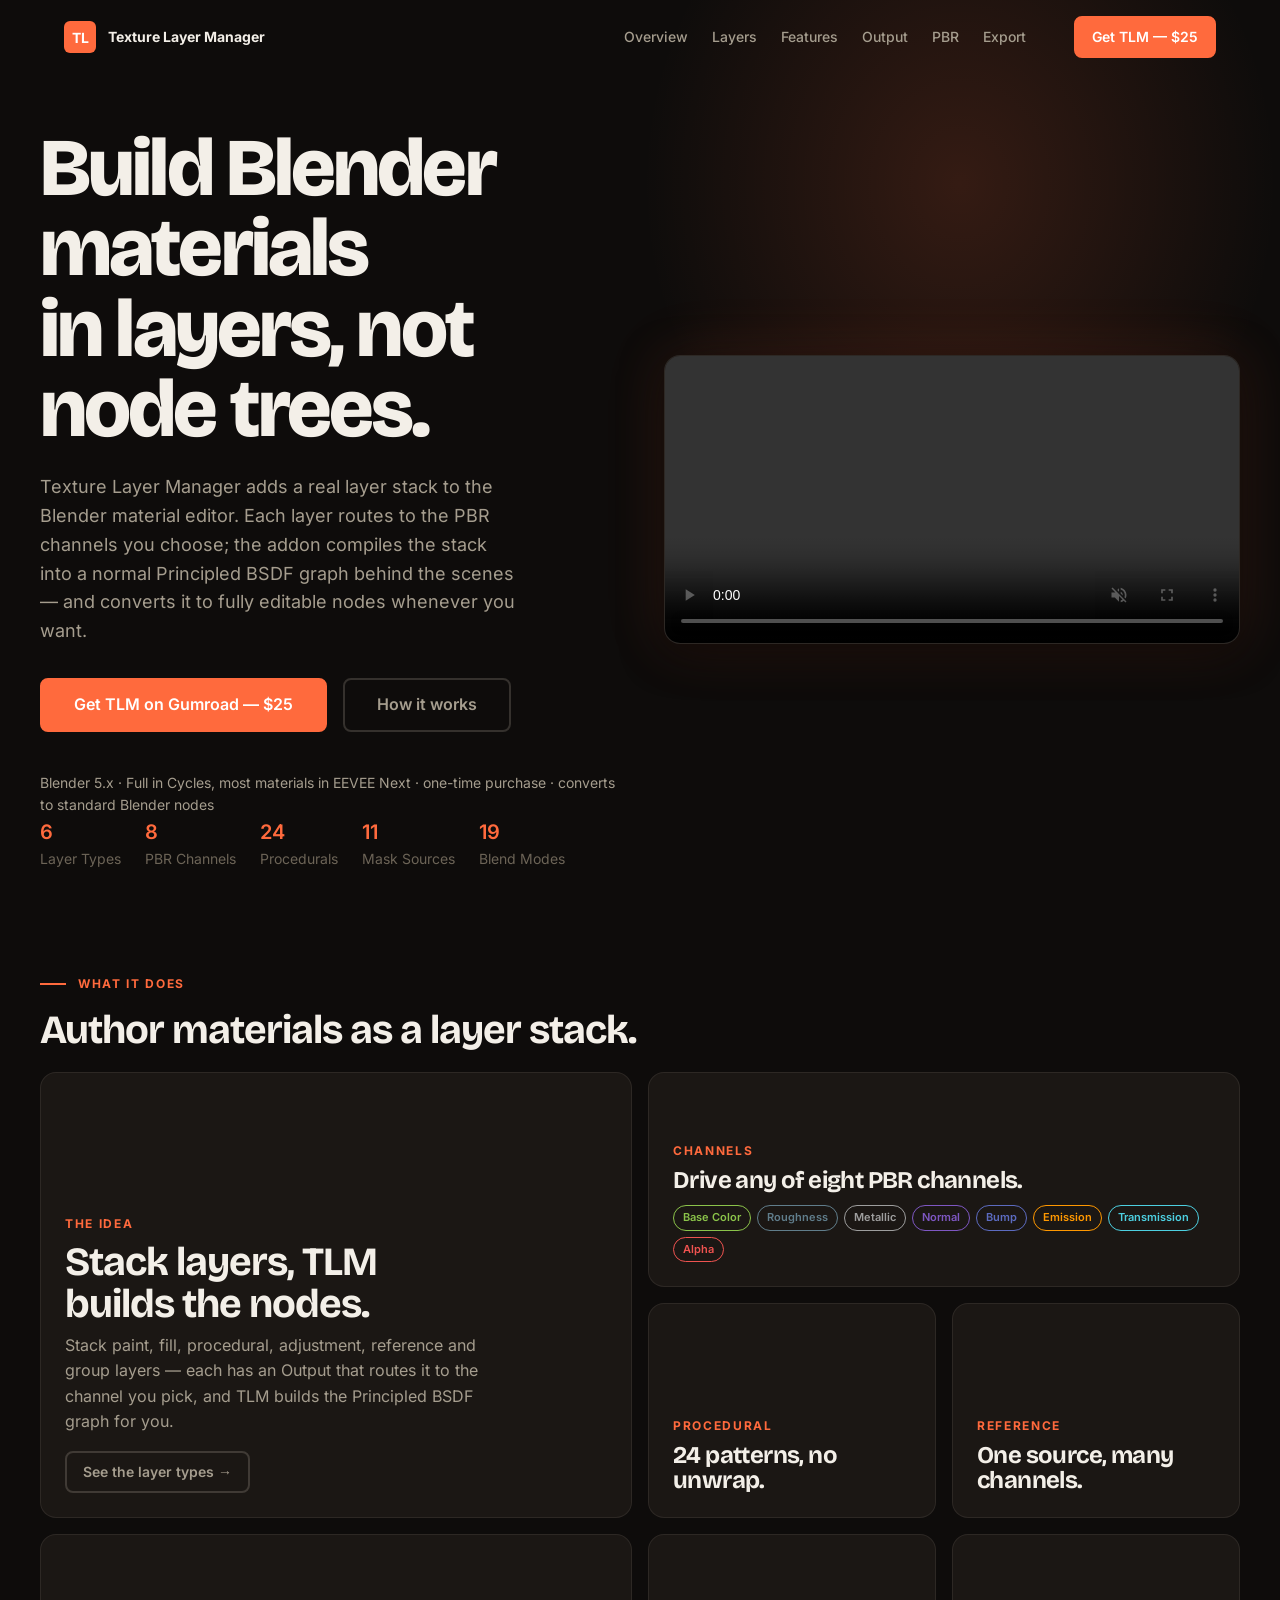
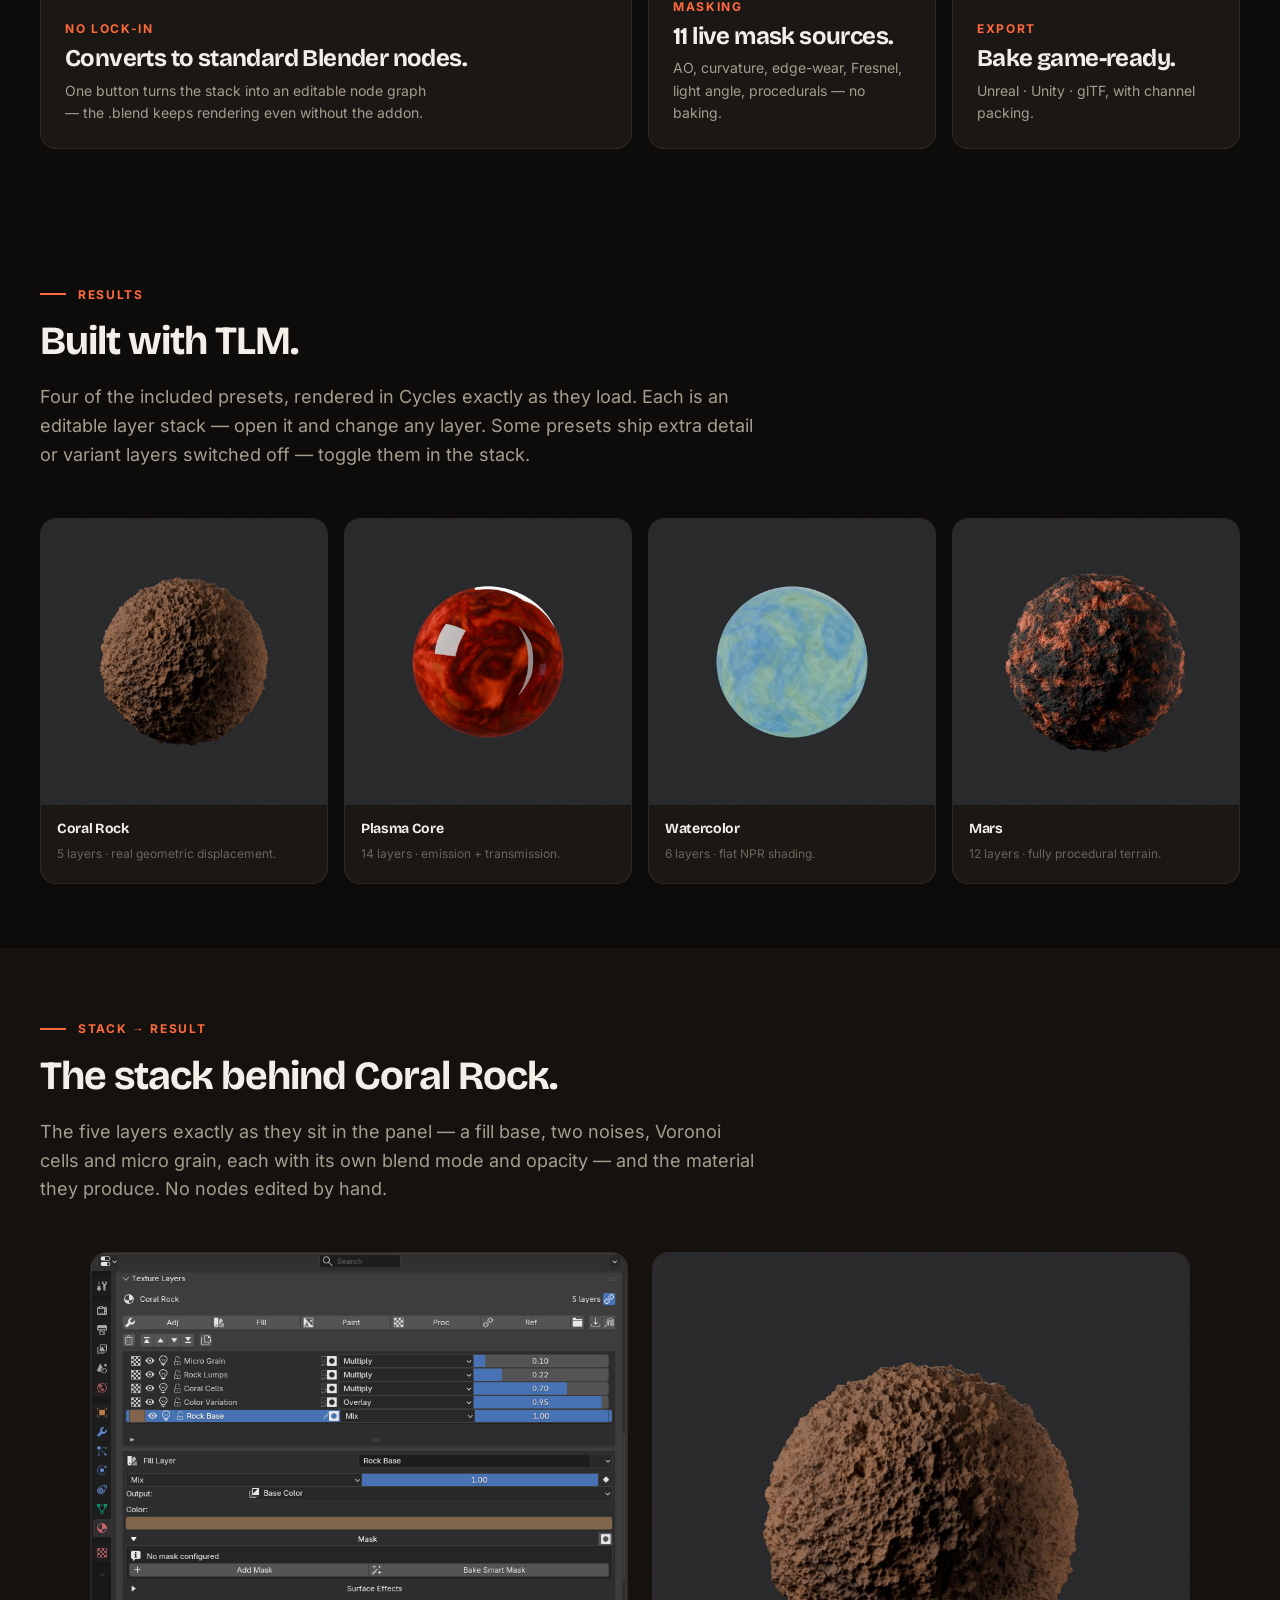
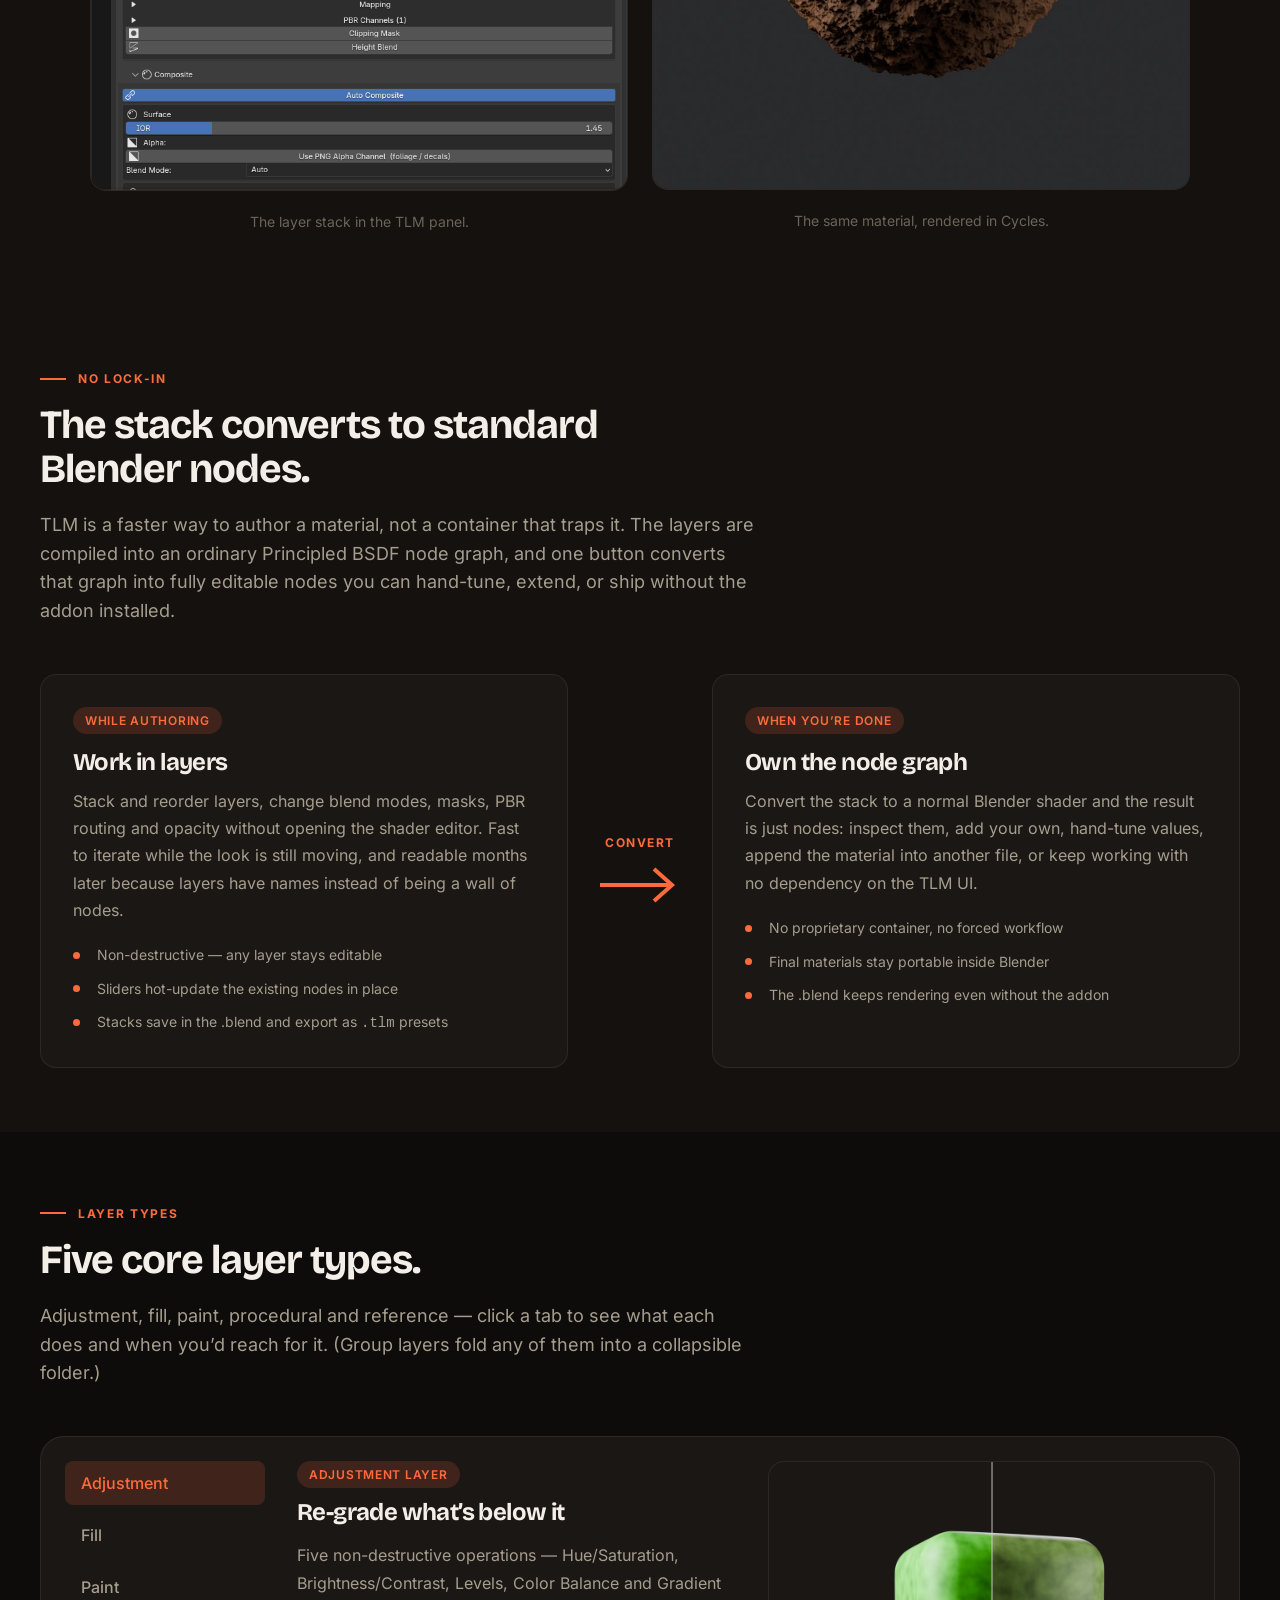
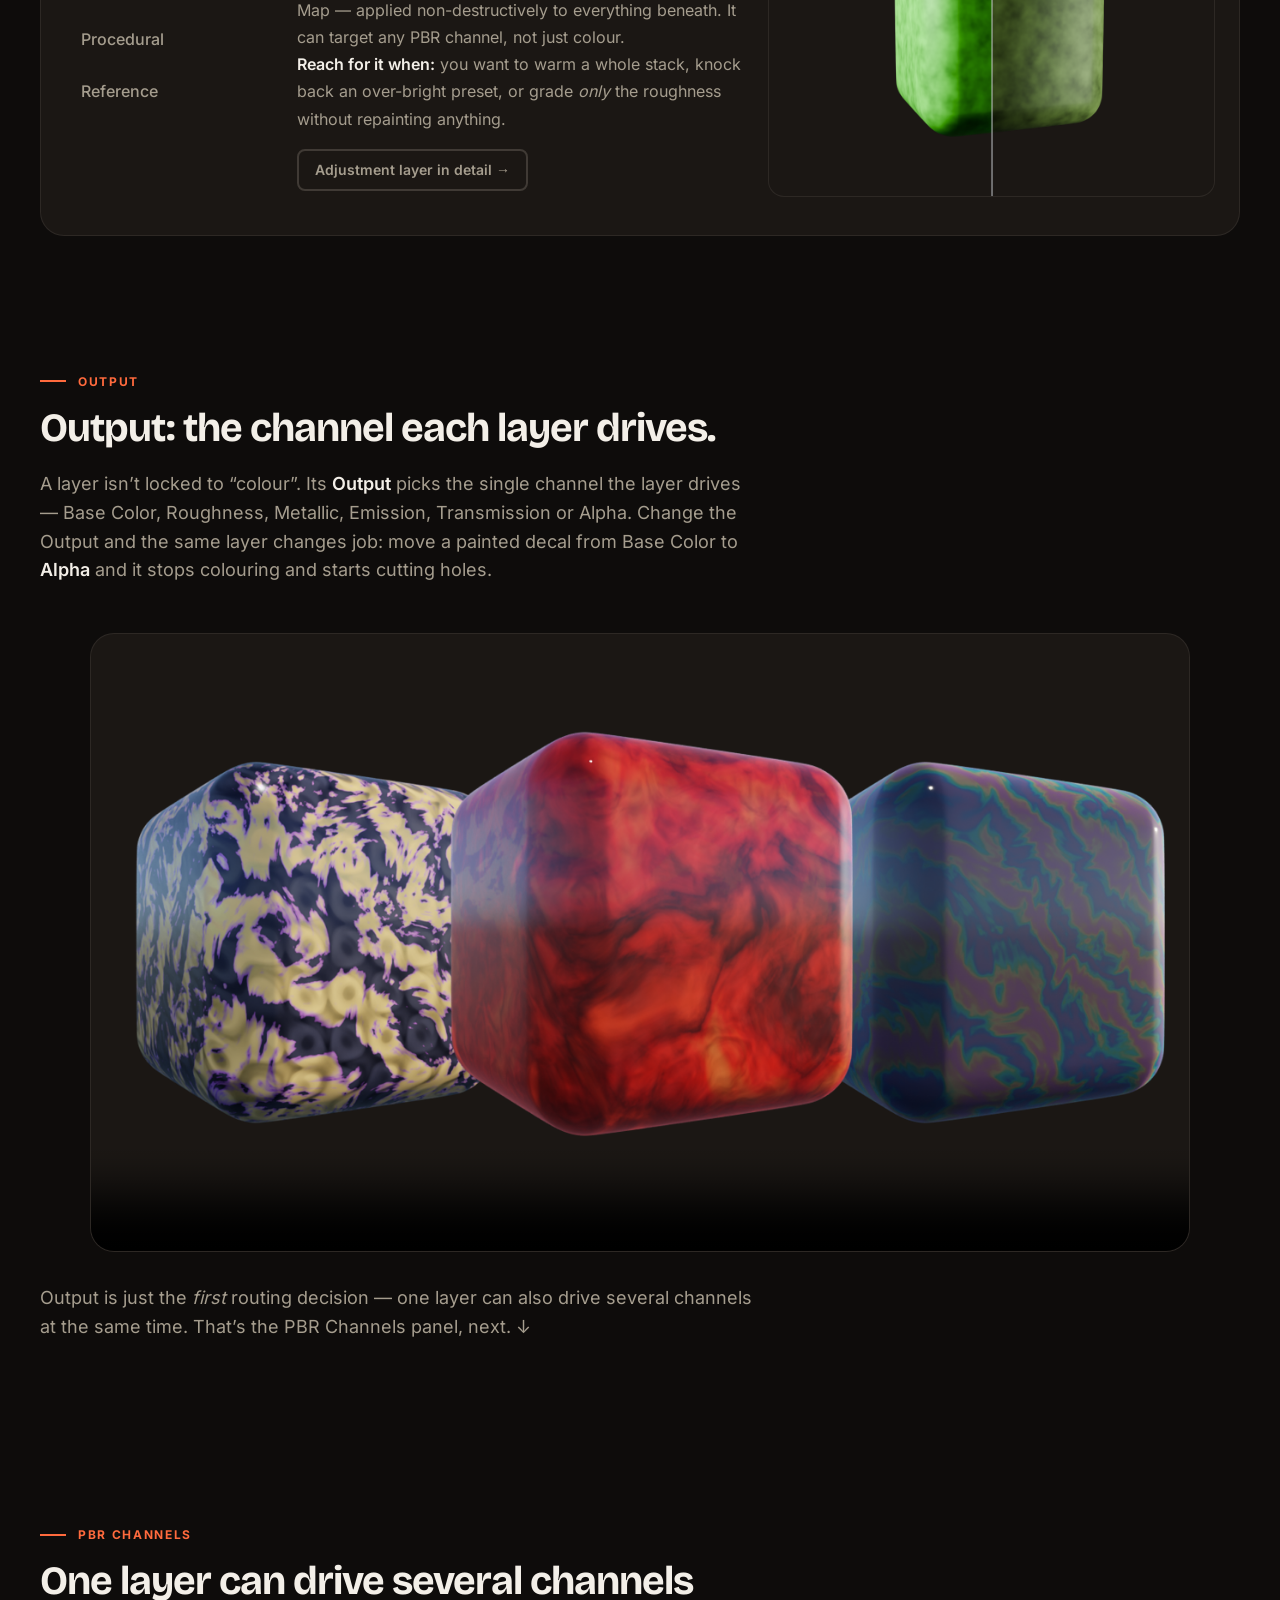
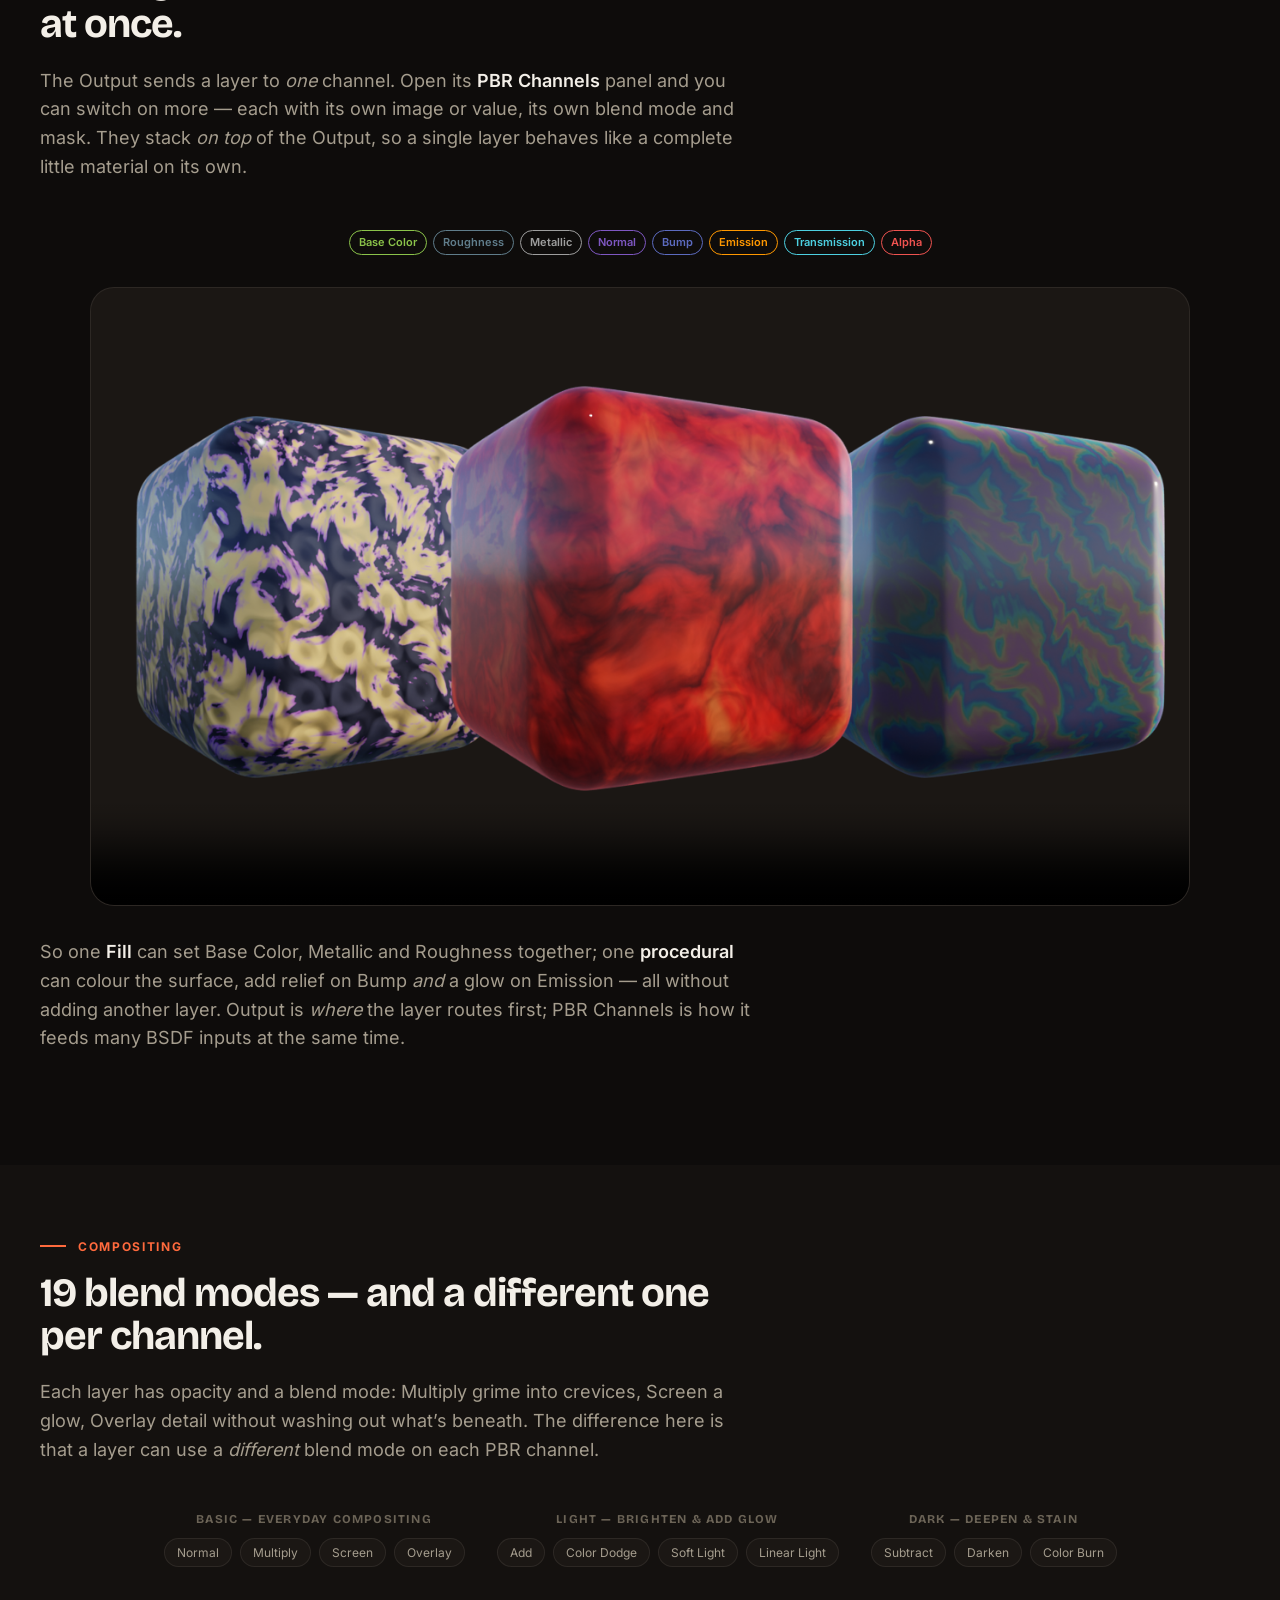
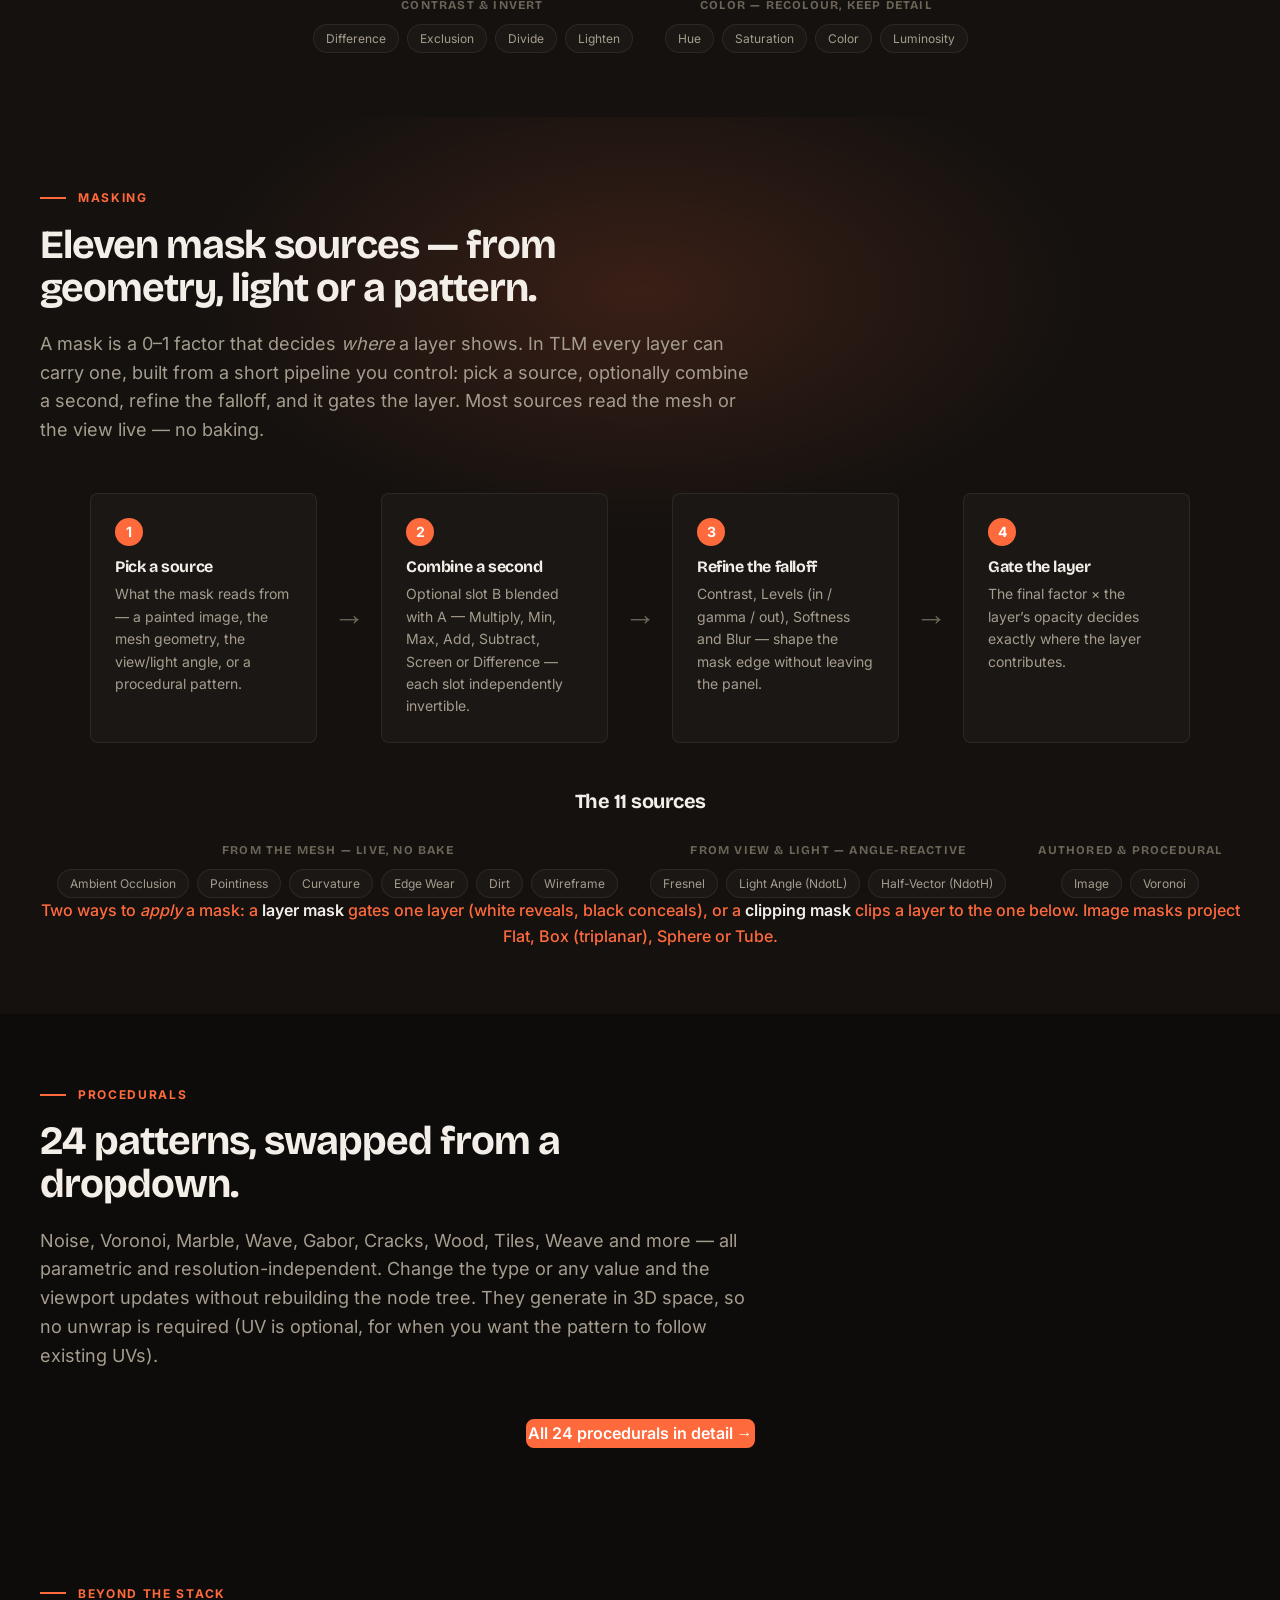
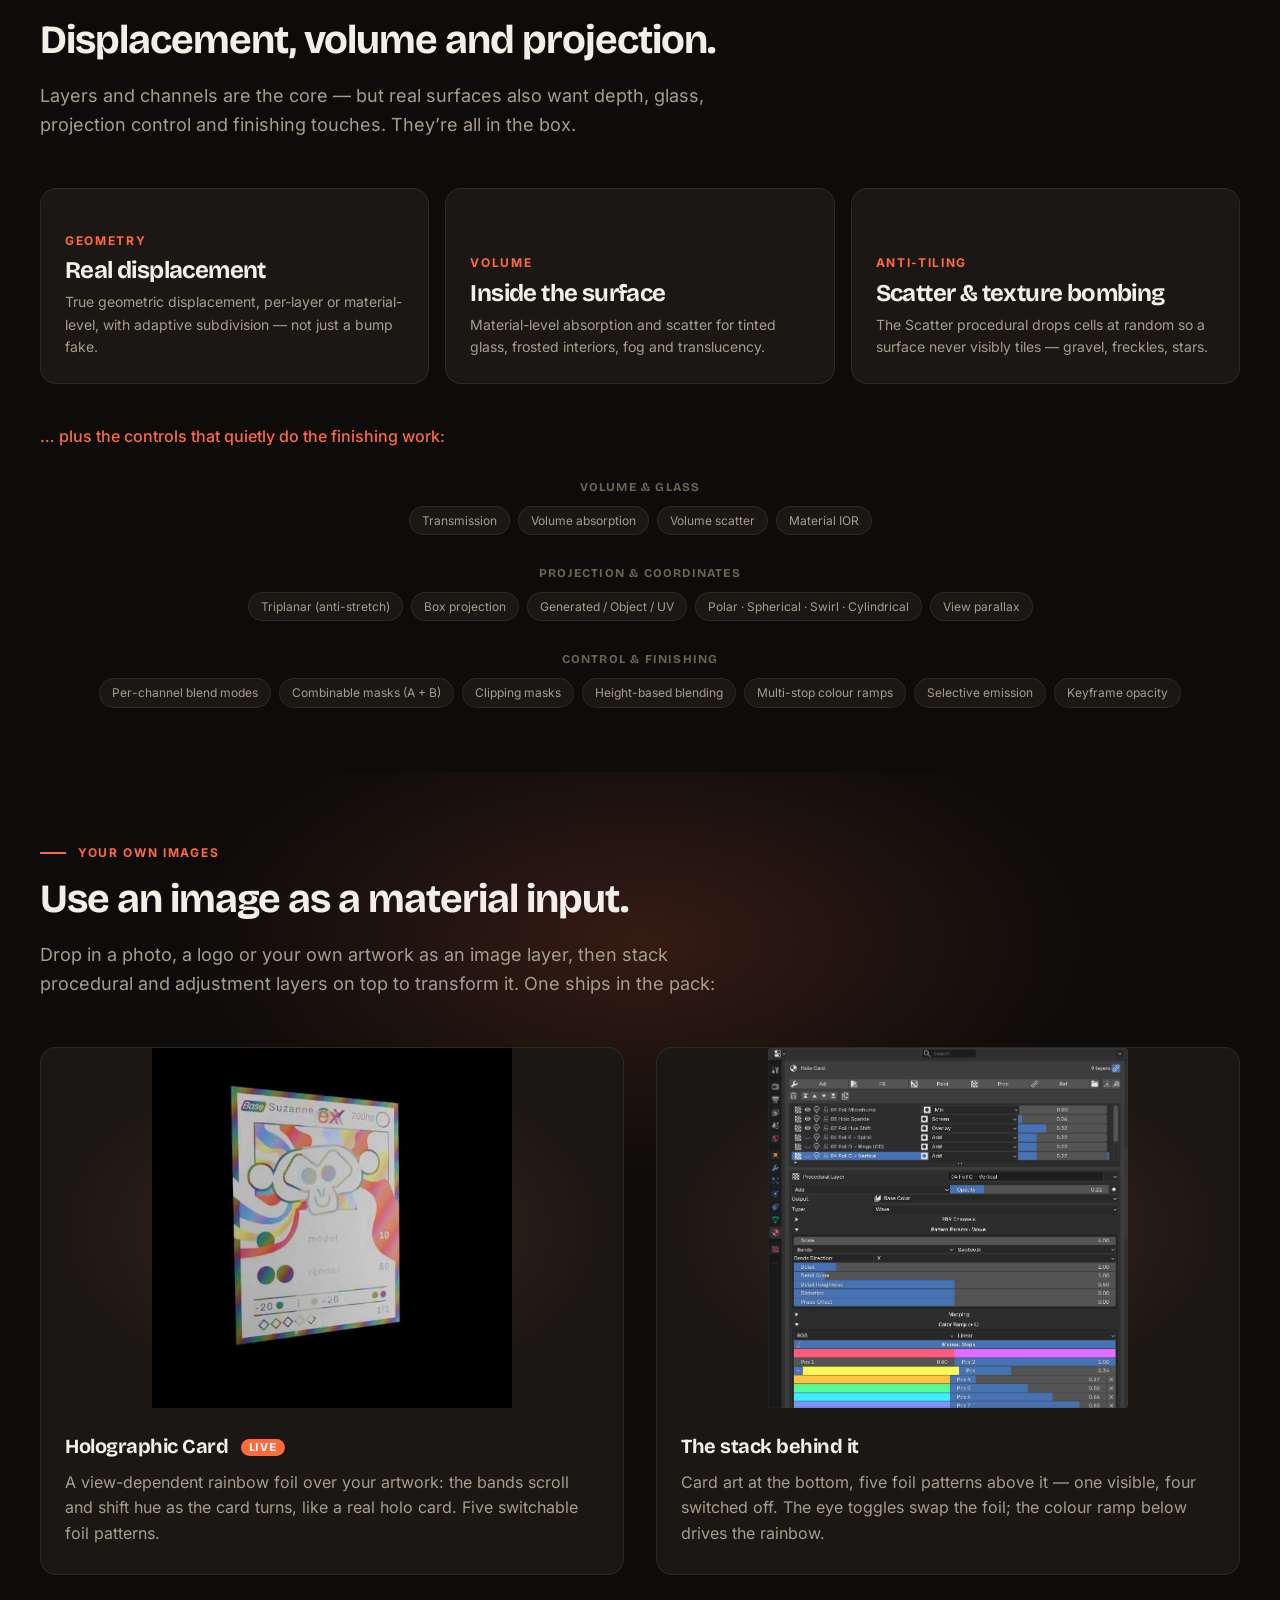
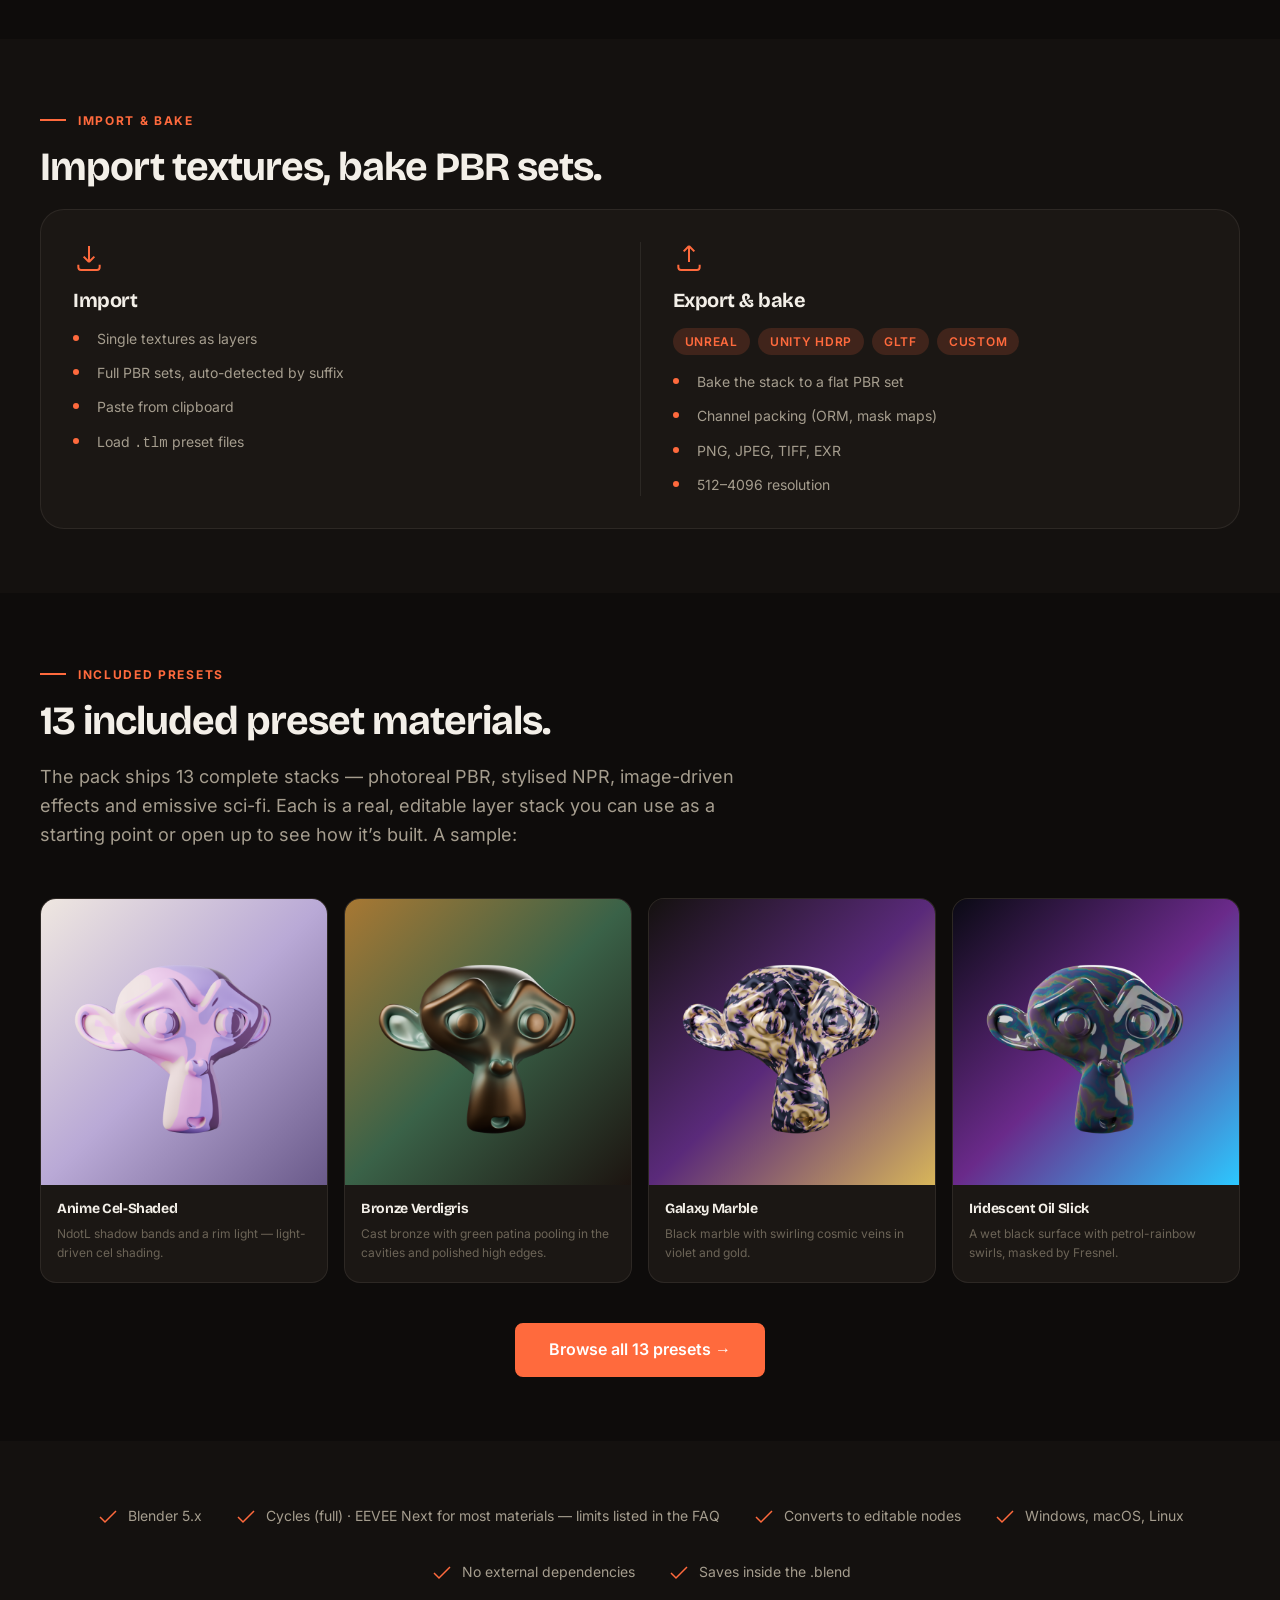
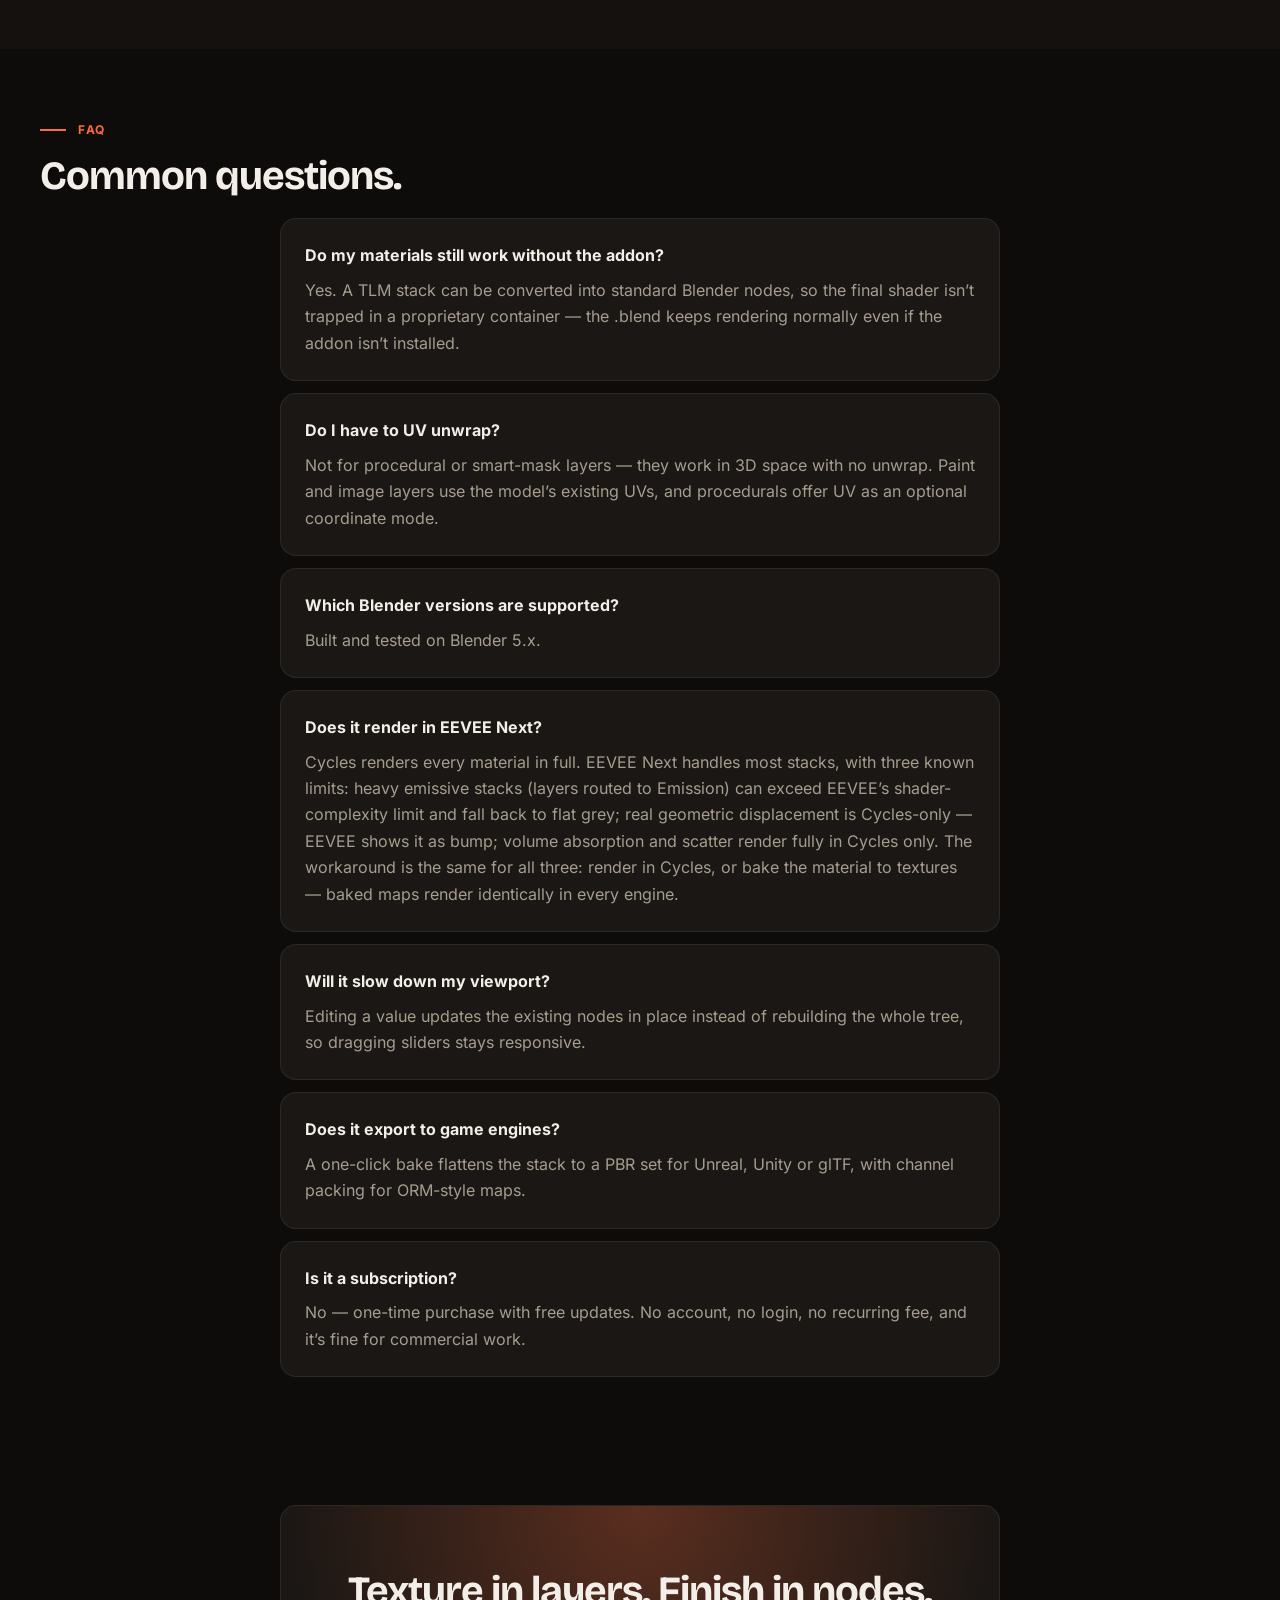
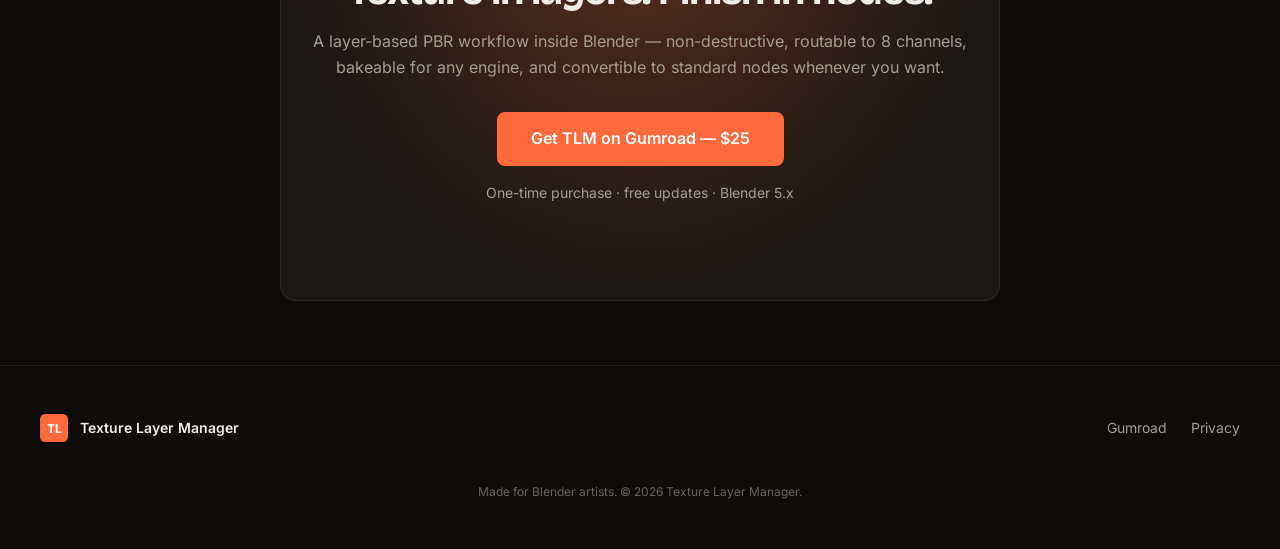
==== index.html @ 509068e5 "Add Privacy Policy page + footer links; fix layers font path - New privacy.html: honest minimal poli" ====
<!DOCTYPE html>
<html lang="en">
<head>
  <meta charset="UTF-8">
  <meta name="viewport" content="width=device-width, initial-scale=1.0">
  <title>Texture Layer Manager — layer-based material authoring for Blender</title>
  <meta name="description" content="A layer stack for Blender materials: paint, fill, procedural, adjustment and reference layers route to 8 PBR channels, mask from geometry/light/procedurals, and bake to game-engine sets. Converts to standard Blender nodes — no lock-in.">

  <!-- Open Graph -->
  <meta property="og:title" content="Texture Layer Manager for Blender">
  <meta property="og:description" content="Author Blender materials as a layer stack that routes to PBR channels and compiles to real Blender nodes. No node spaghetti, no lock-in.">
  <meta property="og:type" content="website">
  <meta property="og:image" content="assets/images/og-image.jpg">

  <!-- Twitter Card -->
  <meta name="twitter:card" content="summary_large_image">
  <meta name="twitter:title" content="Texture Layer Manager for Blender">
  <meta name="twitter:description" content="Layer-based PBR material authoring inside Blender, with a one-click bake and full node conversion.">

  <!-- Favicon -->
  <link rel="icon" href="assets/favicon.svg" type="image/svg+xml">

  <!-- Fonts -->
  <link rel="stylesheet" href="css/fonts.css">

  <!-- Styles -->
  <link rel="stylesheet" href="css/variables.css">
  <link rel="stylesheet" href="css/base.css">
  <link rel="stylesheet" href="css/layout.css">
  <link rel="stylesheet" href="css/components.css">
  <link rel="stylesheet" href="css/sections.css">
  <link rel="stylesheet" href="css/animations.css">
  <link rel="stylesheet" href="css/bento.css">
</head>
<body>

  <!-- ════════════════════════════════════════════════════════════════════
       NAV
       ════════════════════════════════════════════════════════════════════ -->
  <nav class="nav" id="nav">
    <div class="nav__inner">
      <a href="#" class="nav__brand">
        <svg class="nav__logo" viewBox="0 0 32 32" width="32" height="32" aria-hidden="true">
          <rect width="32" height="32" rx="6" fill="#ff6a3d"/>
          <text x="16" y="22" text-anchor="middle" fill="#fff" font-size="14" font-weight="700" font-family="Inter,sans-serif">TL</text>
        </svg>
        <span class="nav__brand-text">Texture Layer Manager</span>
      </a>
      <div class="nav__links" id="nav-links">
        <a href="#overview" class="nav__link">Overview</a>
        <a href="#layer-types" class="nav__link">Layers</a>
        <a href="features.html" class="nav__link">Features</a>
        <a href="#channels" class="nav__link">Output</a>
        <a href="#pbr-channels" class="nav__link">PBR</a>
        <a href="#export" class="nav__link">Export</a>
      </div>
      <a href="https://eihort.gumroad.com/l/tlm" target="_blank" rel="noopener" class="btn btn--primary btn--sm nav__cta">Get TLM &mdash; $25</a>
      <button class="nav__hamburger" id="nav-hamburger" aria-label="Toggle menu">
        <span></span><span></span><span></span>
      </button>
    </div>
  </nav>

  <!-- ════════════════════════════════════════════════════════════════════
       HERO
       ════════════════════════════════════════════════════════════════════ -->
  <section class="hero" id="hero">
    <div class="hero__inner">
      <div class="hero__text">
        <h1 class="hero__title">Build Blender materials<br>in layers, not node trees.</h1>
        <p class="hero__subtitle">Texture Layer Manager adds a real layer stack to the Blender material editor. Each layer routes to the PBR channels you choose; the addon compiles the stack into a normal Principled BSDF graph behind the scenes &mdash; and converts it to fully editable nodes whenever you want.</p>
        <div class="hero__ctas">
          <a href="https://eihort.gumroad.com/l/tlm" target="_blank" rel="noopener" class="btn btn--primary btn--lg">Get TLM on Gumroad &mdash; $25</a>
          <a href="#overview" class="btn btn--outline btn--lg">How it works</a>
        </div>
        <p class="hero__trust">Blender 5.x &middot; Full in Cycles, most materials in EEVEE Next &middot; one-time purchase &middot; converts to standard Blender nodes</p>
        <div class="hero__stats">
          <div class="hero__stat"><strong>6</strong> Layer Types</div>
          <div class="hero__stat"><strong>8</strong> PBR Channels</div>
          <div class="hero__stat"><strong>24</strong> Procedurals</div>
          <div class="hero__stat"><strong>11</strong> Mask Sources</div>
          <div class="hero__stat"><strong>19</strong> Blend Modes</div>
        </div>
      </div>
      <div class="hero__media">
        <div class="media-frame hero__image">
          <video controls autoplay muted loop playsinline style="width:100%;height:auto;display:block">
            <source src="assets/videos/main.mp4" type="video/mp4">
          </video>
        </div>
      </div>
    </div>
  </section>

  <!-- ════════════════════════════════════════════════════════════════════
       OVERVIEW — what it is, plainly
       ════════════════════════════════════════════════════════════════════ -->
  <!-- ════════════════════════════════════════════════════════════════════
       BENTO — core capabilities at a glance (asymmetric)
       ════════════════════════════════════════════════════════════════════ -->
  <section class="section bento-section" id="overview">
    <div class="section__inner">
      <p class="section__eyebrow reveal">What it does</p>
      <h2 class="section__title reveal">Author materials as a layer stack.</h2>
    </div>
    <div class="bento reveal">
      <article class="bento__tile bento__tile--lg">
        <span class="bento__kicker">The idea</span>
        <h3>Stack layers, TLM builds the nodes.</h3>
        <p>Stack paint, fill, procedural, adjustment, reference and group layers &mdash; each has an Output that routes it to the channel you pick, and TLM builds the Principled BSDF graph for you.</p>
        <a href="#layer-types" class="btn btn--outline btn--sm">See the layer types &rarr;</a>
      </article>

      <article class="bento__tile bento__tile--wide">
        <span class="bento__kicker">Channels</span>
        <h3>Drive any of eight PBR channels.</h3>
        <div class="bento__chips">
          <span class="bento__chip" style="--chip:#8BC34A">Base Color</span>
          <span class="bento__chip" style="--chip:#607D8B">Roughness</span>
          <span class="bento__chip" style="--chip:#9E9E9E">Metallic</span>
          <span class="bento__chip" style="--chip:#7E57C2">Normal</span>
          <span class="bento__chip" style="--chip:#5C6BC0">Bump</span>
          <span class="bento__chip" style="--chip:#FF9800">Emission</span>
          <span class="bento__chip" style="--chip:#4DD0E1">Transmission</span>
          <span class="bento__chip" style="--chip:#EF5350">Alpha</span>
        </div>
      </article>

      <article class="bento__tile">
        <span class="bento__kicker">Procedural</span>
        <h3>24 patterns, no unwrap.</h3>
      </article>

      <article class="bento__tile">
        <span class="bento__kicker">Reference</span>
        <h3>One source, many channels.</h3>
      </article>

      <article class="bento__tile bento__tile--wide">
        <span class="bento__kicker">No lock-in</span>
        <h3>Converts to standard Blender nodes.</h3>
        <p>One button turns the stack into an editable node graph &mdash; the .blend keeps rendering even without the addon.</p>
      </article>

      <article class="bento__tile">
        <span class="bento__kicker">Masking</span>
        <h3>11 live mask sources.</h3>
        <p>AO, curvature, edge-wear, Fresnel, light angle, procedurals &mdash; no baking.</p>
      </article>

      <article class="bento__tile">
        <span class="bento__kicker">Export</span>
        <h3>Bake game-ready.</h3>
        <p>Unreal &middot; Unity &middot; glTF, with channel packing.</p>
      </article>
    </div>
  </section>

  <!-- ════════════════════════════════════════════════════════════════════
       RESULTS — materials built with TLM, rendered as-is
       ════════════════════════════════════════════════════════════════════ -->
  <section class="section">
    <div class="section__inner">
      <p class="section__eyebrow reveal">Results</p>
      <h2 class="section__title reveal">Built with TLM.</h2>
      <p class="section__subtitle reveal">Four of the included presets, rendered in Cycles exactly as they load. Each is an editable layer stack &mdash; open it and change any layer. Some presets ship extra detail or variant layers switched off &mdash; toggle them in the stack.</p>
      <div class="presets__strip reveal">
        <div class="presets__card">
          <div class="presets__preview" style="background-image:url('assets/images/results/coral-rock.jpg')" role="img" aria-label="Coral Rock material"></div>
          <h4>Coral Rock</h4>
          <p>5 layers &middot; real geometric displacement.</p>
        </div>
        <div class="presets__card">
          <div class="presets__preview" style="background-image:url('assets/images/results/plasma-core.jpg')" role="img" aria-label="Plasma Core material"></div>
          <h4>Plasma Core</h4>
          <p>14 layers &middot; emission + transmission.</p>
        </div>
        <div class="presets__card">
          <div class="presets__preview" style="background-image:url('assets/images/results/watercolor.jpg')" role="img" aria-label="Watercolor material"></div>
          <h4>Watercolor</h4>
          <p>6 layers &middot; flat NPR shading.</p>
        </div>
        <div class="presets__card">
          <div class="presets__preview" style="background-image:url('assets/images/results/mars.jpg')" role="img" aria-label="Mars material"></div>
          <h4>Mars</h4>
          <p>12 layers &middot; fully procedural terrain.</p>
        </div>
      </div>
    </div>
  </section>

  <!-- ════════════════════════════════════════════════════════════════════
       STACK → RESULT — the panel and the material it produces
       ════════════════════════════════════════════════════════════════════ -->
  <section class="section blend-section">
    <div class="section__inner">
      <p class="section__eyebrow reveal">Stack &rarr; result</p>
      <h2 class="section__title reveal">The stack behind Coral Rock.</h2>
      <p class="section__subtitle reveal">The five layers exactly as they sit in the panel &mdash; a fill base, two noises, Voronoi cells and micro grain, each with its own blend mode and opacity &mdash; and the material they produce. No nodes edited by hand.</p>
      <div class="branching__grid reveal">
        <div>
          <div class="media-frame"><img src="assets/images/screenshots/stack-coral-rock.png" alt="The Coral Rock layer stack in the TLM panel" style="width:100%;height:auto;display:block" loading="lazy"></div>
          <p class="layerclip__cap">The layer stack in the TLM panel.</p>
        </div>
        <div>
          <div class="media-frame"><img src="assets/images/results/coral-rock.jpg" alt="The Coral Rock material rendered in Cycles" style="width:100%;height:auto;display:block" loading="lazy"></div>
          <p class="layerclip__cap">The same material, rendered in Cycles.</p>
        </div>
      </div>
    </div>
  </section>

  <!-- ════════════════════════════════════════════════════════════════════
       NO LOCK-IN — convert to editable nodes
       ════════════════════════════════════════════════════════════════════ -->
  <section class="section editable-section" id="editable-shader">
    <div class="section__inner">
      <p class="section__eyebrow reveal">No lock-in</p>
      <h2 class="section__title reveal">The stack converts to standard Blender nodes.</h2>
      <p class="section__subtitle reveal">TLM is a faster way to author a material, not a container that traps it. The layers are compiled into an ordinary Principled BSDF node graph, and one button converts that graph into fully editable nodes you can hand-tune, extend, or ship without the addon installed.</p>

      <div class="editable__grid reveal">
        <div class="editable__panel">
          <span class="badge">While authoring</span>
          <h3>Work in layers</h3>
          <p>Stack and reorder layers, change blend modes, masks, PBR routing and opacity without opening the shader editor. Fast to iterate while the look is still moving, and readable months later because layers have names instead of being a wall of nodes.</p>
          <ul class="editable__list">
            <li>Non-destructive &mdash; any layer stays editable</li>
            <li>Sliders hot-update the existing nodes in place</li>
            <li>Stacks save in the .blend and export as <code>.tlm</code> presets</li>
          </ul>
        </div>

        <div class="editable__convert" aria-hidden="true">
          <span>Convert</span>
          <svg viewBox="0 0 48 24" width="96" height="48" fill="none" stroke="currentColor" stroke-width="2">
            <path d="M4 12h36"/>
            <path d="m31 4 9 8-9 8"/>
          </svg>
        </div>

        <div class="editable__panel">
          <span class="badge">When you&rsquo;re done</span>
          <h3>Own the node graph</h3>
          <p>Convert the stack to a normal Blender shader and the result is just nodes: inspect them, add your own, hand-tune values, append the material into another file, or keep working with no dependency on the TLM UI.</p>
          <ul class="editable__list">
            <li>No proprietary container, no forced workflow</li>
            <li>Final materials stay portable inside Blender</li>
            <li>The .blend keeps rendering even without the addon</li>
          </ul>
        </div>
      </div>
    </div>
  </section>

  <!-- ════════════════════════════════════════════════════════════════════
       LAYER TYPES
       ════════════════════════════════════════════════════════════════════ -->
  <section class="section layers-section" id="layer-types">
    <div class="section__inner">
      <p class="section__eyebrow reveal">Layer types</p>
      <h2 class="section__title reveal">Five core layer types.</h2>
      <p class="section__subtitle reveal">Adjustment, fill, paint, procedural and reference &mdash; click a tab to see what each does and when you&rsquo;d reach for it. (Group layers fold any of them into a collapsible folder.)</p>
      <div class="layers reveal">
        <div class="layers__tabs">
          <button class="layers__tab is-active" data-tab="adjustment">Adjustment</button>
          <button class="layers__tab" data-tab="fill">Fill</button>
          <button class="layers__tab" data-tab="paint">Paint</button>
          <button class="layers__tab" data-tab="procedural">Procedural</button>
          <button class="layers__tab" data-tab="reference">Reference</button>
        </div>
        <div class="layers__content">
          <div class="layers__panel is-active" id="tab-adjustment">
            <div class="layers__info">
              <span class="badge">Adjustment Layer</span>
              <h3>Re-grade what&rsquo;s below it</h3>
              <p>Five non-destructive operations &mdash; Hue/Saturation, Brightness/Contrast, Levels, Color Balance and Gradient Map &mdash; applied non-destructively to everything beneath. It can target any PBR channel, not just colour.</p>
              <p><strong>Reach for it when:</strong> you want to warm a whole stack, knock back an over-bright preset, or grade <em>only</em> the roughness without repainting anything.</p>
              <a href="layers/adjustment.html" class="btn btn--outline btn--sm" style="margin-top:var(--space-4)">Adjustment layer in detail &rarr;</a>
            </div>
            <div class="media-frame media-frame--4x3 media-frame--layer media-frame--layer-adjustment">
              <div class="placeholder">
                <svg width="36" height="36" viewBox="0 0 24 24" fill="none" stroke="currentColor" stroke-width="1.5"><path d="M12 3v1m0 16v1m-8-9H3m18 0h-1M5.6 5.6l.7.7m12.4 12.4.7-.7M5.6 18.4l.7-.7M18 5.6l.7.7"/><circle cx="12" cy="12" r="4"/></svg>
                <span>Adjustment layer controls</span>
              </div>
            </div>
          </div>
          <div class="layers__panel" id="tab-fill">
            <div class="layers__info">
              <span class="badge">Fill Layer</span>
              <h3>A flat, parametric value</h3>
              <p>A solid colour plus roughness and metallic values, all editable at any time &mdash; no painting, no image. One fill can drive several channels at once (e.g. base colour + roughness + metallic together).</p>
              <p><strong>Reach for it when:</strong> you need the base &ldquo;primer&rdquo; layer almost every material starts from, or a clean tint to grade everything above.</p>
              <a href="layers/fill.html" class="btn btn--outline btn--sm" style="margin-top:var(--space-4)">Fill layer in detail &rarr;</a>
            </div>
            <div class="media-frame media-frame--4x3 media-frame--layer media-frame--layer-fill">
              <div class="placeholder">
                <svg width="36" height="36" viewBox="0 0 24 24" fill="none" stroke="currentColor" stroke-width="1.5"><rect x="3" y="3" width="18" height="18" rx="2"/></svg>
                <span>Fill layer properties</span>
              </div>
            </div>
          </div>
          <div class="layers__panel" id="tab-paint">
            <div class="layers__info">
              <span class="badge">Paint Layer</span>
              <h3>Brush directly onto the model</h3>
              <p>A paintable layer backed by its own image texture at the resolution you choose (512&ndash;4096), with full alpha and per-layer blend modes. Because it&rsquo;s an image, it follows the model&rsquo;s UVs.</p>
              <p><strong>Reach for it when:</strong> you need something in a specific place &mdash; a logo, a decal, hand-painted dirt or wear that has to sit exactly where you put it.</p>
              <a href="layers/paint.html" class="btn btn--outline btn--sm" style="margin-top:var(--space-4)">Paint layer in detail &rarr;</a>
            </div>
            <div class="media-frame media-frame--4x3 media-frame--layer media-frame--layer-paint">
              <div class="placeholder">
                <svg width="36" height="36" viewBox="0 0 24 24" fill="none" stroke="currentColor" stroke-width="1.5"><path d="m15.232 5.232 3.536 3.536m-2.036-5.036a2.5 2.5 0 0 1 3.536 3.536L6.5 21.036H3v-3.572L16.732 3.732z"/></svg>
                <span>Paint layer in action</span>
              </div>
            </div>
          </div>
          <div class="layers__panel" id="tab-procedural">
            <div class="layers__info">
              <span class="badge">Procedural Layer</span>
              <h3>A generated pattern, no unwrap needed</h3>
              <p>24 patterns &mdash; Noise, Voronoi, Wave, Marble, Musgrave, Gradient, Brick, Hex, Wood, Tiles, Weave, Cracks, Caustics and more &mdash; each parametric (scale, detail, distortion, colour ramp, coordinate transforms). They generate in 3D space, so they wrap a model with <strong>no UV unwrap required</strong>. UV is available as an optional coordinate mode when you want the pattern to follow existing UVs.</p>
              <p><strong>Reach for it when:</strong> you want resolution-independent surfaces &mdash; stone, fabric, panels, organic noise &mdash; without spending texture memory or unwrapping.</p>
              <a href="layers/procedural.html" class="btn btn--outline btn--sm" style="margin-top:var(--space-4)">Procedural layer in detail &rarr;</a>
            </div>
            <div class="media-frame media-frame--4x3 media-frame--layer media-frame--layer-procedural">
              <div class="placeholder">
                <svg width="36" height="36" viewBox="0 0 24 24" fill="none" stroke="currentColor" stroke-width="1.5"><circle cx="12" cy="12" r="3"/><path d="M12 1v2M12 21v2M4.22 4.22l1.42 1.42M18.36 18.36l1.42 1.42M1 12h2M21 12h2M4.22 19.78l1.42-1.42M18.36 5.64l1.42-1.42"/></svg>
                <span>Procedural pattern on a sphere</span>
              </div>
            </div>
          </div>
          <div class="layers__panel" id="tab-reference">
            <div class="layers__info">
              <span class="badge">Reference Layer</span>
              <h3>Reuse one pattern across channels</h3>
              <p>A reference layer borrows another layer&rsquo;s pattern as its source, then applies its own blend mode, opacity, mask and channel routing. Build a wear mask once and drive base colour, metallic, roughness and bump from it independently &mdash; a reusable smart-material driver, without baking.</p>
              <p><strong>Reach for it when:</strong> one chip mask should simultaneously expose bare metal, raise roughness and add relief. Edit the source once; everything that references it follows.</p>
              <a href="layers/reference.html" class="btn btn--outline btn--sm" style="margin-top:var(--space-4)">Reference layer in detail &rarr;</a>
            </div>
            <div class="media-frame media-frame--4x3 media-frame--layer media-frame--layer-reference">
              <div class="placeholder">
                <svg width="36" height="36" viewBox="0 0 24 24" fill="none" stroke="currentColor" stroke-width="1.5"><path d="M8 3h-3a2 2 0 0 0-2 2v3M21 8V5a2 2 0 0 0-2-2h-3M3 16v3a2 2 0 0 0 2 2h3M16 21h3a2 2 0 0 0 2-2v-3"/><circle cx="12" cy="12" r="3"/></svg>
                <span>Reference layer reusing a pattern</span>
              </div>
            </div>
          </div>
        </div>
      </div>
    </div>
  </section>

  <!-- ════════════════════════════════════════════════════════════════════
       PBR CHANNELS
       ════════════════════════════════════════════════════════════════════ -->
  <section class="section pbr-section" id="channels">
    <div class="section__inner">
      <p class="section__eyebrow reveal">Output</p>
      <h2 class="section__title reveal">Output: the channel each layer drives.</h2>
      <p class="section__subtitle reveal">A layer isn&rsquo;t locked to &ldquo;colour&rdquo;. Its <strong>Output</strong> picks the single channel the layer drives &mdash; Base Color, Roughness, Metallic, Emission, Transmission or Alpha. Change the Output and the same layer changes job: move a painted decal from Base Color to <strong>Alpha</strong> and it stops colouring and starts cutting holes.</p>

      <div class="proc__showcase reveal">
        <video class="proc__video" controls autoplay muted loop playsinline poster="assets/images/screenshots/hero.png">
          <source src="assets/videos/output.mp4" type="video/mp4">
        </video>
      </div>

      <p class="section__subtitle reveal" style="margin-top:var(--space-8)">Output is just the <em>first</em> routing decision &mdash; one layer can also drive several channels at the same time. That&rsquo;s the PBR Channels panel, next. &darr;</p>
    </div>
  </section>

  <!-- ════════════════════════════════════════════════════════════════════
       PBR CHANNELS — one layer drives several channels at once
       ════════════════════════════════════════════════════════════════════ -->
  <section class="section pbr-section" id="pbr-channels">
    <div class="section__inner">
      <p class="section__eyebrow reveal">PBR Channels</p>
      <h2 class="section__title reveal">One layer can drive several channels at once.</h2>
      <p class="section__subtitle reveal">The Output sends a layer to <em>one</em> channel. Open its <strong>PBR Channels</strong> panel and you can switch on more &mdash; each with its own image or value, its own blend mode and mask. They stack <em>on top</em> of the Output, so a single layer behaves like a complete little material on its own.</p>

      <div class="bento__chips reveal" style="justify-content:center;margin:0 0 var(--space-8)">
        <span class="bento__chip" style="--chip:#8BC34A">Base Color</span>
        <span class="bento__chip" style="--chip:#607D8B">Roughness</span>
        <span class="bento__chip" style="--chip:#9E9E9E">Metallic</span>
        <span class="bento__chip" style="--chip:#7E57C2">Normal</span>
        <span class="bento__chip" style="--chip:#5C6BC0">Bump</span>
        <span class="bento__chip" style="--chip:#FF9800">Emission</span>
        <span class="bento__chip" style="--chip:#4DD0E1">Transmission</span>
        <span class="bento__chip" style="--chip:#EF5350">Alpha</span>
      </div>

      <div class="proc__showcase reveal">
        <video class="proc__video" controls autoplay muted loop playsinline poster="assets/images/screenshots/hero.png">
          <source src="assets/videos/pbr.mp4" type="video/mp4">
        </video>
      </div>

      <p class="section__subtitle reveal" style="margin-top:var(--space-8)">So one <strong>Fill</strong> can set Base Color, Metallic and Roughness together; one <strong>procedural</strong> can colour the surface, add relief on Bump <em>and</em> a glow on Emission &mdash; all without adding another layer. Output is <em>where</em> the layer routes first; PBR Channels is how it feeds many BSDF inputs at the same time.</p>
    </div>
  </section>

  <!-- ════════════════════════════════════════════════════════════════════
       BLEND MODES + PER-CHANNEL BRANCHING
       ════════════════════════════════════════════════════════════════════ -->
  <section class="section blend-section" id="workflow">
    <div class="section__inner">
      <p class="section__eyebrow reveal">Compositing</p>
      <h2 class="section__title reveal">19 blend modes &mdash; and a different one per channel.</h2>
      <p class="section__subtitle reveal">Each layer has opacity and a blend mode: Multiply grime into crevices, Screen a glow, Overlay detail without washing out what&rsquo;s beneath. The difference here is that a layer can use a <em>different</em> blend mode on each PBR channel.</p>
      <div class="blend reveal">
        <div class="blend__group">
          <h4 class="blend__label">Basic &mdash; everyday compositing</h4>
          <div class="blend__modes">
            <span class="blend__pill">Normal</span><span class="blend__pill">Multiply</span>
            <span class="blend__pill">Screen</span><span class="blend__pill">Overlay</span>
          </div>
        </div>
        <div class="blend__group">
          <h4 class="blend__label">Light &mdash; brighten &amp; add glow</h4>
          <div class="blend__modes">
            <span class="blend__pill">Add</span><span class="blend__pill">Color Dodge</span>
            <span class="blend__pill">Soft Light</span><span class="blend__pill">Linear Light</span>
          </div>
        </div>
        <div class="blend__group">
          <h4 class="blend__label">Dark &mdash; deepen &amp; stain</h4>
          <div class="blend__modes">
            <span class="blend__pill">Subtract</span><span class="blend__pill">Darken</span>
            <span class="blend__pill">Color Burn</span>
          </div>
        </div>
        <div class="blend__group">
          <h4 class="blend__label">Contrast &amp; invert</h4>
          <div class="blend__modes">
            <span class="blend__pill">Difference</span><span class="blend__pill">Exclusion</span>
            <span class="blend__pill">Divide</span><span class="blend__pill">Lighten</span>
          </div>
        </div>
        <div class="blend__group">
          <h4 class="blend__label">Color &mdash; recolour, keep detail</h4>
          <div class="blend__modes">
            <span class="blend__pill">Hue</span><span class="blend__pill">Saturation</span>
            <span class="blend__pill">Color</span><span class="blend__pill">Luminosity</span>
          </div>
        </div>
      </div>

    </div>
  </section>

  <!-- ════════════════════════════════════════════════════════════════════
       MASKS
       ════════════════════════════════════════════════════════════════════ -->
  <section class="section masks-section">
    <div class="section__inner">
      <p class="section__eyebrow reveal">Masking</p>
      <h2 class="section__title reveal">Eleven mask sources &mdash; from geometry, light or a pattern.</h2>
      <p class="section__subtitle reveal">A mask is a 0&ndash;1 factor that decides <em>where</em> a layer shows. In TLM every layer can carry one, built from a short pipeline you control: pick a source, optionally combine a second, refine the falloff, and it gates the layer. Most sources read the mesh or the view live &mdash; no baking.</p>

      <div class="workflow__flow reveal" style="margin-bottom: var(--space-12);">
        <div class="workflow__step">
          <span class="workflow__badge">1</span>
          <h4>Pick a source</h4>
          <p>What the mask reads from &mdash; a painted image, the mesh geometry, the view/light angle, or a procedural pattern.</p>
        </div>
        <div class="workflow__arrow" aria-hidden="true">&rarr;</div>
        <div class="workflow__step">
          <span class="workflow__badge">2</span>
          <h4>Combine a second</h4>
          <p>Optional slot B blended with A &mdash; Multiply, Min, Max, Add, Subtract, Screen or Difference &mdash; each slot independently invertible.</p>
        </div>
        <div class="workflow__arrow" aria-hidden="true">&rarr;</div>
        <div class="workflow__step">
          <span class="workflow__badge">3</span>
          <h4>Refine the falloff</h4>
          <p>Contrast, Levels (in / gamma / out), Softness and Blur &mdash; shape the mask edge without leaving the panel.</p>
        </div>
        <div class="workflow__arrow" aria-hidden="true">&rarr;</div>
        <div class="workflow__step">
          <span class="workflow__badge">4</span>
          <h4>Gate the layer</h4>
          <p>The final factor &times; the layer&rsquo;s opacity decides exactly where the layer contributes.</p>
        </div>
      </div>

      <h3 class="masks__subhead reveal">The 11 sources</h3>
      <div class="blend reveal">
        <div class="blend__group">
          <h4 class="blend__label">From the mesh &mdash; live, no bake</h4>
          <div class="blend__modes">
            <span class="blend__pill">Ambient Occlusion</span><span class="blend__pill">Pointiness</span>
            <span class="blend__pill">Curvature</span><span class="blend__pill">Edge Wear</span>
            <span class="blend__pill">Dirt</span><span class="blend__pill">Wireframe</span>
          </div>
        </div>
        <div class="blend__group">
          <h4 class="blend__label">From view &amp; light &mdash; angle-reactive</h4>
          <div class="blend__modes">
            <span class="blend__pill">Fresnel</span><span class="blend__pill">Light Angle (NdotL)</span>
            <span class="blend__pill">Half-Vector (NdotH)</span>
          </div>
        </div>
        <div class="blend__group">
          <h4 class="blend__label">Authored &amp; procedural</h4>
          <div class="blend__modes">
            <span class="blend__pill">Image</span><span class="blend__pill">Voronoi</span>
          </div>
        </div>
      </div>

      <p class="masks__extra reveal">Two ways to <em>apply</em> a mask: a <strong>layer mask</strong> gates one layer (white reveals, black conceals), or a <strong>clipping mask</strong> clips a layer to the one below. Image masks project Flat, Box (triplanar), Sphere or Tube.</p>

    </div>
  </section>

  <!-- ════════════════════════════════════════════════════════════════════
       PROCEDURALS
       ════════════════════════════════════════════════════════════════════ -->
  <section class="section proc-section">
    <div class="section__inner">
      <p class="section__eyebrow reveal">Procedurals</p>
      <h2 class="section__title reveal">24 patterns, swapped from a dropdown.</h2>
      <p class="section__subtitle reveal">Noise, Voronoi, Marble, Wave, Gabor, Cracks, Wood, Tiles, Weave and more &mdash; all parametric and resolution-independent. Change the type or any value and the viewport updates without rebuilding the node tree. They generate in 3D space, so no unwrap is required (UV is optional, for when you want the pattern to follow existing UVs).</p>

      <div style="text-align:center;margin-top:var(--space-6)">
        <a href="layers/procedural.html" class="btn btn--primary">All 24 procedurals in detail &rarr;</a>
      </div>
    </div>
  </section>

  <!-- ════════════════════════════════════════════════════════════════════
       IMAGE-BASED
       ════════════════════════════════════════════════════════════════════ -->
  <!-- ════════════════════════════════════════════════════════════════════
       MATERIAL-LEVEL EXTRAS
       ════════════════════════════════════════════════════════════════════ -->
  <section class="section">
    <div class="section__inner">
      <p class="section__eyebrow reveal">Beyond the stack</p>
      <h2 class="section__title reveal">Displacement, volume and projection.</h2>
      <p class="section__subtitle reveal">Layers and channels are the core &mdash; but real surfaces also want depth, glass, projection control and finishing touches. They&rsquo;re all in the box.</p>
      <div class="bento bento--trio reveal">
        <div class="bento__tile">
          <span class="bento__kicker">Geometry</span>
          <h3>Real displacement</h3>
          <p>True geometric displacement, per-layer or material-level, with adaptive subdivision &mdash; not just a bump fake.</p>
        </div>
        <div class="bento__tile">
          <span class="bento__kicker">Volume</span>
          <h3>Inside the surface</h3>
          <p>Material-level absorption and scatter for tinted glass, frosted interiors, fog and translucency.</p>
        </div>
        <div class="bento__tile">
          <span class="bento__kicker">Anti-tiling</span>
          <h3>Scatter &amp; texture bombing</h3>
          <p>The Scatter procedural drops cells at random so a surface never visibly tiles &mdash; gravel, freckles, stars.</p>
        </div>
      </div>

      <p class="masks__extra reveal" style="text-align:left;margin:var(--space-10) 0 var(--space-5)">&hellip; plus the controls that quietly do the finishing work:</p>
      <div class="blend reveal">
        <div class="blend__group">
          <h4 class="blend__label">Volume &amp; glass</h4>
          <div class="blend__modes">
            <span class="blend__pill">Transmission</span>
            <span class="blend__pill">Volume absorption</span>
            <span class="blend__pill">Volume scatter</span>
            <span class="blend__pill">Material IOR</span>
          </div>
        </div>
        <div class="blend__group">
          <h4 class="blend__label">Projection &amp; coordinates</h4>
          <div class="blend__modes">
            <span class="blend__pill">Triplanar (anti-stretch)</span>
            <span class="blend__pill">Box projection</span>
            <span class="blend__pill">Generated / Object / UV</span>
            <span class="blend__pill">Polar &middot; Spherical &middot; Swirl &middot; Cylindrical</span>
            <span class="blend__pill">View parallax</span>
          </div>
        </div>
        <div class="blend__group">
          <h4 class="blend__label">Control &amp; finishing</h4>
          <div class="blend__modes">
            <span class="blend__pill">Per-channel blend modes</span>
            <span class="blend__pill">Combinable masks (A + B)</span>
            <span class="blend__pill">Clipping masks</span>
            <span class="blend__pill">Height-based blending</span>
            <span class="blend__pill">Multi-stop colour ramps</span>
            <span class="blend__pill">Selective emission</span>
            <span class="blend__pill">Keyframe opacity</span>
          </div>
        </div>
      </div>
    </div>
  </section>

  <section class="section imagefx-section">
    <div class="section__inner">
      <p class="section__eyebrow reveal">Your own images</p>
      <h2 class="section__title reveal">Use an image as a material input.</h2>
      <p class="section__subtitle reveal">Drop in a photo, a logo or your own artwork as an image layer, then stack procedural and adjustment layers on top to transform it. One ships in the pack:</p>
      <div class="imagefx__grid reveal">
        <div class="imagefx__card">
          <video class="imagefx__media" autoplay muted loop playsinline poster="assets/images/presets/holo-card-poster.jpg">
            <source src="assets/videos/holo-card.mp4" type="video/mp4">
          </video>
          <div class="imagefx__body">
            <h4>Holographic Card <span class="imagefx__live">live</span></h4>
            <p>A view-dependent rainbow foil over your artwork: the bands scroll and shift hue as the card turns, like a real holo card. Five switchable foil patterns.</p>
          </div>
        </div>
        <div class="imagefx__card">
          <img src="assets/images/screenshots/stack-holo-card.png" alt="The Holo Card layer stack in the TLM panel: five foil layers with visibility toggles" loading="lazy">
          <div class="imagefx__body">
            <h4>The stack behind it</h4>
            <p>Card art at the bottom, five foil patterns above it &mdash; one visible, four switched off. The eye toggles swap the foil; the colour ramp below drives the rainbow.</p>
          </div>
        </div>
      </div>
    </div>
  </section>

  <!-- ════════════════════════════════════════════════════════════════════
       IMPORT / EXPORT / BAKE
       ════════════════════════════════════════════════════════════════════ -->
  <section class="section io-section" id="export">
    <div class="section__inner">
      <p class="section__eyebrow reveal">Import &amp; bake</p>
      <h2 class="section__title reveal">Import textures, bake PBR sets.</h2>
      <div class="io__grid reveal">
        <div class="io__col">
          <div class="io__icon">
            <svg width="32" height="32" viewBox="0 0 24 24" fill="none" stroke="currentColor" stroke-width="1.5"><path d="M12 3v12m0 0-4-4m4 4 4-4M4 17v2a2 2 0 0 0 2 2h12a2 2 0 0 0 2-2v-2"/></svg>
          </div>
          <h3>Import</h3>
          <ul class="io__list">
            <li>Single textures as layers</li>
            <li>Full PBR sets, auto-detected by suffix</li>
            <li>Paste from clipboard</li>
            <li>Load <code>.tlm</code> preset files</li>
          </ul>
        </div>
        <div class="io__divider"></div>
        <div class="io__col">
          <div class="io__icon">
            <svg width="32" height="32" viewBox="0 0 24 24" fill="none" stroke="currentColor" stroke-width="1.5"><path d="M12 15V3m0 0-4 4m4-4 4 4M4 17v2a2 2 0 0 0 2 2h12a2 2 0 0 0 2-2v-2"/></svg>
          </div>
          <h3>Export &amp; bake</h3>
          <div class="io__engines">
            <span class="badge">Unreal</span><span class="badge">Unity HDRP</span>
            <span class="badge">glTF</span><span class="badge">Custom</span>
          </div>
          <ul class="io__list">
            <li>Bake the stack to a flat PBR set</li>
            <li>Channel packing (ORM, mask maps)</li>
            <li>PNG, JPEG, TIFF, EXR</li>
            <li>512&ndash;4096 resolution</li>
          </ul>
        </div>
      </div>
    </div>
  </section>

  <!-- ════════════════════════════════════════════════════════════════════
       PRESETS
       ════════════════════════════════════════════════════════════════════ -->
  <section class="section presets-section">
    <div class="section__inner">
      <p class="section__eyebrow reveal">Included presets</p>
      <h2 class="section__title reveal">13 included preset materials.</h2>
      <p class="section__subtitle reveal">The pack ships 13 complete stacks &mdash; photoreal PBR, stylised NPR, image-driven effects and emissive sci-fi. Each is a real, editable layer stack you can use as a starting point or open up to see how it&rsquo;s built. A sample:</p>
      <div class="presets__strip reveal">
        <div class="presets__card">
          <div class="presets__preview presets__preview--anime-genshin-hero" role="img" aria-label="Anime Cel-Shaded preset"></div>
          <h4>Anime Cel-Shaded</h4>
          <p>NdotL shadow bands and a rim light &mdash; light-driven cel shading.</p>
        </div>
        <div class="presets__card">
          <div class="presets__preview presets__preview--bronze-verdigris-patina" role="img" aria-label="Bronze Verdigris Patina preset"></div>
          <h4>Bronze Verdigris</h4>
          <p>Cast bronze with green patina pooling in the cavities and polished high edges.</p>
        </div>
        <div class="presets__card">
          <div class="presets__preview presets__preview--galaxy-marble" role="img" aria-label="Galaxy Marble preset"></div>
          <h4>Galaxy Marble</h4>
          <p>Black marble with swirling cosmic veins in violet and gold.</p>
        </div>
        <div class="presets__card">
          <div class="presets__preview presets__preview--oil-slick" role="img" aria-label="Iridescent Oil Slick preset"></div>
          <h4>Iridescent Oil Slick</h4>
          <p>A wet black surface with petrol-rainbow swirls, masked by Fresnel.</p>
        </div>
      </div>
      <div style="text-align:center;margin-top:var(--space-10)">
        <a href="presets.html" class="btn btn--primary btn--lg">Browse all 13 presets &rarr;</a>
      </div>
    </div>
  </section>

  <!-- ════════════════════════════════════════════════════════════════════
       PRICING
       ════════════════════════════════════════════════════════════════════ -->

  <!-- ════════════════════════════════════════════════════════════════════
       COMPATIBILITY
       ════════════════════════════════════════════════════════════════════ -->
  <section class="section compat-section">
    <div class="section__inner">
      <div class="compat__row reveal">
        <div class="compat__item"><svg width="24" height="24" viewBox="0 0 24 24" fill="none" stroke="currentColor" stroke-width="1.5"><path d="M20 6 9 17l-5-5"/></svg><span>Blender 5.x</span></div>
        <div class="compat__item"><svg width="24" height="24" viewBox="0 0 24 24" fill="none" stroke="currentColor" stroke-width="1.5"><path d="M20 6 9 17l-5-5"/></svg><span>Cycles (full) &middot; EEVEE Next for most materials &mdash; limits listed in the FAQ</span></div>
        <div class="compat__item"><svg width="24" height="24" viewBox="0 0 24 24" fill="none" stroke="currentColor" stroke-width="1.5"><path d="M20 6 9 17l-5-5"/></svg><span>Converts to editable nodes</span></div>
        <div class="compat__item"><svg width="24" height="24" viewBox="0 0 24 24" fill="none" stroke="currentColor" stroke-width="1.5"><path d="M20 6 9 17l-5-5"/></svg><span>Windows, macOS, Linux</span></div>
        <div class="compat__item"><svg width="24" height="24" viewBox="0 0 24 24" fill="none" stroke="currentColor" stroke-width="1.5"><path d="M20 6 9 17l-5-5"/></svg><span>No external dependencies</span></div>
        <div class="compat__item"><svg width="24" height="24" viewBox="0 0 24 24" fill="none" stroke="currentColor" stroke-width="1.5"><path d="M20 6 9 17l-5-5"/></svg><span>Saves inside the .blend</span></div>
      </div>
    </div>
  </section>

  <!-- ════════════════════════════════════════════════════════════════════
       FAQ
       ════════════════════════════════════════════════════════════════════ -->
  <section class="section faq-section">
    <div class="section__inner">
      <p class="section__eyebrow reveal">FAQ</p>
      <h2 class="section__title reveal">Common questions.</h2>
      <div class="faq__grid reveal">
        <div class="faq__item">
          <p class="faq__q">Do my materials still work without the addon?</p>
          <p class="faq__a">Yes. A TLM stack can be converted into standard Blender nodes, so the final shader isn&rsquo;t trapped in a proprietary container &mdash; the .blend keeps rendering normally even if the addon isn&rsquo;t installed.</p>
        </div>
        <div class="faq__item">
          <p class="faq__q">Do I have to UV unwrap?</p>
          <p class="faq__a">Not for procedural or smart-mask layers &mdash; they work in 3D space with no unwrap. Paint and image layers use the model&rsquo;s existing UVs, and procedurals offer UV as an optional coordinate mode.</p>
        </div>
        <div class="faq__item">
          <p class="faq__q">Which Blender versions are supported?</p>
          <p class="faq__a">Built and tested on Blender 5.x.</p>
        </div>
        <div class="faq__item">
          <p class="faq__q">Does it render in EEVEE Next?</p>
          <p class="faq__a">Cycles renders every material in full. EEVEE Next handles most stacks, with three known limits: heavy emissive stacks (layers routed to Emission) can exceed EEVEE&rsquo;s shader-complexity limit and fall back to flat grey; real geometric displacement is Cycles-only &mdash; EEVEE shows it as bump; volume absorption and scatter render fully in Cycles only. The workaround is the same for all three: render in Cycles, or bake the material to textures &mdash; baked maps render identically in every engine.</p>
        </div>
        <div class="faq__item">
          <p class="faq__q">Will it slow down my viewport?</p>
          <p class="faq__a">Editing a value updates the existing nodes in place instead of rebuilding the whole tree, so dragging sliders stays responsive.</p>
        </div>
        <div class="faq__item">
          <p class="faq__q">Does it export to game engines?</p>
          <p class="faq__a">A one-click bake flattens the stack to a PBR set for Unreal, Unity or glTF, with channel packing for ORM-style maps.</p>
        </div>
        <div class="faq__item">
          <p class="faq__q">Is it a subscription?</p>
          <p class="faq__a">No &mdash; one-time purchase with free updates. No account, no login, no recurring fee, and it&rsquo;s fine for commercial work.</p>
        </div>
      </div>
    </div>
  </section>

  <!-- ════════════════════════════════════════════════════════════════════
       FINAL CTA
       ════════════════════════════════════════════════════════════════════ -->
  <section class="section ctaband">
    <div class="ctaband__inner reveal">
      <h2>Texture in layers. Finish in nodes.</h2>
      <p>A layer-based PBR workflow inside Blender &mdash; non-destructive, routable to 8 channels, bakeable for any engine, and convertible to standard nodes whenever you want.</p>
      <a href="https://eihort.gumroad.com/l/tlm" target="_blank" rel="noopener" class="btn btn--primary btn--lg">Get TLM on Gumroad &mdash; $25</a>
      <p class="ctaband__note">One-time purchase &middot; free updates &middot; Blender 5.x</p>
    </div>
  </section>

  <!-- ════════════════════════════════════════════════════════════════════
       FOOTER
       ════════════════════════════════════════════════════════════════════ -->
  <footer class="footer">
    <div class="footer__inner">
      <div class="footer__brand">
        <svg width="28" height="28" viewBox="0 0 32 32" aria-hidden="true">
          <rect width="32" height="32" rx="6" fill="#ff6a3d"/>
          <text x="16" y="22" text-anchor="middle" fill="#fff" font-size="14" font-weight="700" font-family="Inter,sans-serif">TL</text>
        </svg>
        <span>Texture Layer Manager</span>
      </div>
      <div class="footer__links">
        <a href="https://eihort.gumroad.com/l/tlm" target="_blank" rel="noopener">Gumroad</a><a href="privacy.html">Privacy</a>
      </div>
      <p class="footer__copy">Made for Blender artists. &copy; 2026 Texture Layer Manager.</p>
    </div>
  </footer>

  <script src="js/main.js"></script>
</body>
</html>
---- css/fonts.css ----
/* Self-hosted fonts (GDPR-clean — no Google CDN). Generated from Google Fonts woff2. */

@font-face {
  font-family: 'Bricolage Grotesque';
  font-style: normal;
  font-weight: 400 800;
  font-stretch: 100%;
  font-display: swap;
  src: url('../assets/fonts/bricolage-grotesque-400-800-latin-ext.woff2') format('woff2');
  unicode-range: U+0100-02BA, U+02BD-02C5, U+02C7-02CC, U+02CE-02D7, U+02DD-02FF, U+0304, U+0308, U+0329, U+1D00-1DBF, U+1E00-1E9F, U+1EF2-1EFF, U+2020, U+20A0-20AB, U+20AD-20C0, U+2113, U+2C60-2C7F, U+A720-A7FF;
}

@font-face {
  font-family: 'Bricolage Grotesque';
  font-style: normal;
  font-weight: 400 800;
  font-stretch: 100%;
  font-display: swap;
  src: url('../assets/fonts/bricolage-grotesque-400-800-latin.woff2') format('woff2');
  unicode-range: U+0000-00FF, U+0131, U+0152-0153, U+02BB-02BC, U+02C6, U+02DA, U+02DC, U+0304, U+0308, U+0329, U+2000-206F, U+20AC, U+2122, U+2191, U+2193, U+2212, U+2215, U+FEFF, U+FFFD;
}

@font-face {
  font-family: 'Inter';
  font-style: normal;
  font-weight: 400 800;
  font-display: swap;
  src: url('../assets/fonts/inter-400-800-latin-ext.woff2') format('woff2');
  unicode-range: U+0100-02BA, U+02BD-02C5, U+02C7-02CC, U+02CE-02D7, U+02DD-02FF, U+0304, U+0308, U+0329, U+1D00-1DBF, U+1E00-1E9F, U+1EF2-1EFF, U+2020, U+20A0-20AB, U+20AD-20C0, U+2113, U+2C60-2C7F, U+A720-A7FF;
}

@font-face {
  font-family: 'Inter';
  font-style: normal;
  font-weight: 400 800;
  font-display: swap;
  src: url('../assets/fonts/inter-400-800-latin.woff2') format('woff2');
  unicode-range: U+0000-00FF, U+0131, U+0152-0153, U+02BB-02BC, U+02C6, U+02DA, U+02DC, U+0304, U+0308, U+0329, U+2000-206F, U+20AC, U+2122, U+2191, U+2193, U+2212, U+2215, U+FEFF, U+FFFD;
}
---- css/variables.css ----
:root {
  /* ── Colors ── warm near-black + ember accent (was cool blue-black) ── */
  --color-bg:          #0e0c0b;
  --color-bg-alt:      #14110f;
  --color-surface:     #1b1714;
  --color-surface-alt: #261f19;
  --color-surface-hover: #322a22;

  --color-text:        #f3efe8;
  --color-text-sub:    #a59d8e;
  --color-text-muted:  #6c6457;

  --color-accent:      #ff6a3d;
  --color-accent-hover:#ff8a66;
  --color-accent-glow: rgba(255, 106, 61, 0.16);
  --color-accent-glow-strong: rgba(255, 106, 61, 0.28);

  --color-cta:         #ff6a3d;
  --color-cta-hover:   #ff8a66;

  --color-border:      rgba(255, 238, 224, 0.08);
  --color-border-hover:rgba(255, 238, 224, 0.16);

  /* ── Typography ── characterful display for headings, Inter for body ── */
  --font-display: 'Bricolage Grotesque', 'Inter', sans-serif;
  --font-sans: 'Inter', -apple-system, BlinkMacSystemFont, 'Segoe UI', sans-serif;
  --font-mono: 'JetBrains Mono', 'Fira Code', monospace;

  --text-xs:   0.75rem;
  --text-sm:   0.875rem;
  --text-base: 1rem;
  --text-lg:   1.125rem;
  --text-xl:   1.25rem;
  --text-2xl:  1.5rem;
  --text-3xl:  2rem;
  --text-4xl:  2.5rem;
  --text-5xl:  3.5rem;

  /* ── Spacing ── */
  --space-1:  0.25rem;
  --space-2:  0.5rem;
  --space-3:  0.75rem;
  --space-4:  1rem;
  --space-5:  1.25rem;
  --space-6:  1.5rem;
  --space-7:  1.75rem;
  --space-8:  2rem;
  --space-10: 2.5rem;
  --space-12: 3rem;
  --space-16: 4rem;
  --space-20: 5rem;
  --space-24: 6rem;

  /* ── Layout ── */
  --max-width:      1200px;
  --max-width-text: 720px;
  --radius:         8px;
  --radius-lg:      16px;
  --radius-xl:      24px;

  /* ── Animation ── */
  --ease-out:    cubic-bezier(0.16, 1, 0.3, 1);
  --ease-in-out: cubic-bezier(0.65, 0, 0.35, 1);
  --dur-fast:    150ms;
  --dur-normal:  300ms;
  --dur-slow:    600ms;
  --dur-reveal:  800ms;
}
---- css/base.css ----
/* ── Reset ── */
*, *::before, *::after { box-sizing: border-box; margin: 0; padding: 0; }
html { scroll-behavior: smooth; -webkit-text-size-adjust: 100%; }

body {
  font-family: var(--font-sans);
  font-size: var(--text-base);
  line-height: 1.6;
  color: var(--color-text);
  background: var(--color-bg);
  -webkit-font-smoothing: antialiased;
  -moz-osx-font-smoothing: grayscale;
  overflow-x: hidden;
}

img, svg { display: block; max-width: 100%; }
a { color: var(--color-accent); text-decoration: none; transition: color var(--dur-fast); }
a:hover { color: var(--color-accent-hover); }

h1, h2, h3, h4 {
  font-family: var(--font-display);
  font-weight: 700;
  line-height: 1.08;
  color: var(--color-text);
  letter-spacing: -0.025em;
}
h1 { font-size: var(--text-5xl); font-weight: 800; }
h2 { font-size: var(--text-4xl); }
h3 { font-size: var(--text-2xl); }
h4 { font-size: var(--text-lg); }

p { color: var(--color-text-sub); }

ul { list-style: none; }

strong { color: var(--color-text); font-weight: 600; }

::selection {
  background: var(--color-accent);
  color: #fff;
}

/* ── Scrollbar ── */
::-webkit-scrollbar { width: 8px; }
::-webkit-scrollbar-track { background: var(--color-bg); }
::-webkit-scrollbar-thumb { background: var(--color-surface-alt); border-radius: 4px; }
::-webkit-scrollbar-thumb:hover { background: var(--color-text-muted); }
---- css/layout.css ----
/* ── Section container ── */
.section {
  padding: var(--space-16) var(--space-6);
}
.section__inner {
  max-width: var(--max-width);
  margin: 0 auto;
}
.section__eyebrow {
  display: inline-flex;
  align-items: center;
  gap: var(--space-3);
  text-align: left;
  font-size: var(--text-xs);
  font-weight: 700;
  letter-spacing: 0.14em;
  text-transform: uppercase;
  color: var(--color-accent);
  margin-bottom: var(--space-4);
}
.section__eyebrow::before {
  content: "";
  width: 26px;
  height: 2px;
  background: var(--color-accent);
}
.section__title {
  text-align: left;
  margin-bottom: var(--space-5, 1.25rem);
  max-width: 26ch;
}
.section__subtitle {
  text-align: left;
  max-width: var(--max-width-text);
  margin: 0 0 var(--space-12);
  font-size: var(--text-lg);
}

/* ── Alternating section backgrounds ── */
.blend-section,
.masks-section,
.io-section,
.stats-section,
.compat-section {
  background: var(--color-bg-alt);
}

/* ── Media frames ── */
.media-frame {
  overflow: hidden;
  border-radius: var(--radius-lg);
  background: var(--color-surface);
  border: 1px solid var(--color-border);
}
.media-frame--16x9 { aspect-ratio: 16 / 9; }
.media-frame--4x3  { aspect-ratio: 4 / 3; }
.media-frame--21x9 { aspect-ratio: 21 / 9; }
.media-frame--1x1  { aspect-ratio: 1 / 1; }

.media-frame img {
  width: 100%;
  height: 100%;
  object-fit: cover;
}

/*
   Drop-in image slots.
   Each modifier maps to a real file under assets/images/<area>/.
   When the file is missing, no warning fires — the URL is silently
   dropped and the underlying media-frame surface + the .placeholder
   inside (with its "Drop in <path>" hint) remain visible. Drop the
   file in and refresh: the image fills the frame.
   Slugs are alphabetical. Match HTML data-tab attributes (layers)
   and the screenshot keys.
*/
.media-frame--layer,
.media-frame--screenshot {
  background-size: cover;
  background-position: center;
  background-repeat: no-repeat;
}

.media-frame--layer-adjustment  { background-image: url('../assets/images/layers/adjSite.png');           }
.media-frame--layer-fill        { background-image: url('../assets/images/layers/fillSite.png');         }
.media-frame--layer-group       { background-image: url('../assets/images/layer-types/group.png');       }
.media-frame--layer-paint       { background-image: url('../assets/images/layers/paintSite.png');        }
.media-frame--layer-procedural  { background-image: url('../assets/images/layers/procSite.png');         }
.media-frame--layer-reference   { background-image: url('../assets/images/layers/refSite.png');          }

/* Transparent product renders (a single object on a transparent background):
   show the WHOLE subject, centred on the card surface — never crop it.
   `cover` was scaling the square 800x800 render up to fill the 4:3 frame and
   slicing the object's top/side corners against the frame edge. `contain`
   fits the subject inside the frame with clean margins instead. */
.media-frame--layer-adjustment,
.media-frame--layer-fill,
.media-frame--layer-paint,
.media-frame--layer-procedural,
.media-frame--layer-reference {
  background-size: contain;
}

.media-frame--screenshot-hero         { background-image: url('../assets/images/screenshots/hero.png');         }
.media-frame--screenshot-pbr          { background-image: url('../assets/images/screenshots/pbr-channels.png'); }
.media-frame--screenshot-smart-masks  { background-image: url('../assets/images/screenshots/smart-masks.png');  }
.media-frame--screenshot-bake         { background-image: url('../assets/images/screenshots/bake.png');         }

/* Placeholders are a DEV-ONLY drop-in guide ("Drop in <path>"). They must
   never show on the public site — hidden globally. A frame with no image
   simply shows its clean dark surface. (Was gated on an `is-filled` class
   that nothing ever set, so the dev hints overlaid every real image.) */
.media-frame .placeholder { display: none; }

/* ── Placeholder ── */
.placeholder {
  width: 100%;
  height: 100%;
  display: flex;
  flex-direction: column;
  align-items: center;
  justify-content: center;
  gap: var(--space-3);
  color: var(--color-text-muted);
  font-size: var(--text-sm);
  padding: var(--space-4);
  text-align: center;
}
.placeholder svg {
  opacity: 0.4;
}

/* ── Responsive helpers ── */
@media (max-width: 767px) {
  h1 { font-size: var(--text-3xl); }
  h2 { font-size: var(--text-2xl); }
  .section { padding: var(--space-12) var(--space-4); }
}
@media (min-width: 768px) and (max-width: 1023px) {
  h1 { font-size: var(--text-4xl); }
}
---- css/components.css ----
/* ══════════════════════════════════════════════════════════════════════
   NAV
   ══════════════════════════════════════════════════════════════════════ */
.nav {
  position: fixed;
  top: 0;
  left: 0;
  right: 0;
  z-index: 100;
  background: transparent;
  transition: background var(--dur-normal) var(--ease-out),
              border-color var(--dur-normal) var(--ease-out),
              backdrop-filter var(--dur-normal) var(--ease-out);
  border-bottom: 1px solid transparent;
}
.nav--scrolled {
  background: rgba(10, 10, 15, 0.92);
  backdrop-filter: blur(12px);
  -webkit-backdrop-filter: blur(12px);
  border-bottom-color: var(--color-border);
}
.nav__inner {
  max-width: var(--max-width);
  margin: 0 auto;
  padding: var(--space-4) var(--space-6);
  display: flex;
  align-items: center;
  gap: var(--space-8);
}
.nav__brand {
  display: flex;
  align-items: center;
  gap: var(--space-3);
  color: var(--color-text);
  font-weight: 700;
  font-size: var(--text-sm);
  white-space: nowrap;
}
.nav__brand:hover { color: var(--color-text); }
.nav__logo { flex-shrink: 0; }

.nav__links {
  display: flex;
  align-items: center;
  gap: var(--space-6);
  margin-left: auto;
}
.nav__link {
  color: var(--color-text-sub);
  font-size: var(--text-sm);
  font-weight: 500;
  transition: color var(--dur-fast);
}
.nav__link:hover { color: var(--color-text); }

.nav__cta { margin-left: var(--space-4); }

.nav__hamburger {
  display: none;
  flex-direction: column;
  gap: 5px;
  background: none;
  border: none;
  cursor: pointer;
  padding: var(--space-2);
  margin-left: auto;
}
.nav__hamburger span {
  width: 22px;
  height: 2px;
  background: var(--color-text);
  border-radius: 1px;
  transition: transform var(--dur-normal) var(--ease-out),
              opacity var(--dur-normal);
}
.nav--open .nav__hamburger span:nth-child(1) {
  transform: translateY(7px) rotate(45deg);
}
.nav--open .nav__hamburger span:nth-child(2) {
  opacity: 0;
}
.nav--open .nav__hamburger span:nth-child(3) {
  transform: translateY(-7px) rotate(-45deg);
}

/* Mobile nav */
@media (max-width: 767px) {
  .nav__links {
    display: none;
    position: absolute;
    top: 100%;
    left: 0;
    right: 0;
    flex-direction: column;
    background: rgba(10, 10, 15, 0.97);
    backdrop-filter: blur(12px);
    padding: var(--space-6);
    gap: var(--space-4);
    border-bottom: 1px solid var(--color-border);
  }
  .nav--open .nav__links { display: flex; }
  .nav__cta { display: none; }
  .nav__hamburger { display: flex; }
  .nav__brand-text { display: none; }
}

/* ══════════════════════════════════════════════════════════════════════
   BUTTONS
   ══════════════════════════════════════════════════════════════════════ */
.btn {
  display: inline-flex;
  align-items: center;
  justify-content: center;
  gap: var(--space-2);
  font-family: var(--font-sans);
  font-weight: 600;
  border-radius: var(--radius);
  cursor: pointer;
  transition: all var(--dur-fast) var(--ease-out);
  text-decoration: none;
  white-space: nowrap;
  border: 2px solid transparent;
}
.btn--sm {
  font-size: var(--text-sm);
  padding: var(--space-2) var(--space-4);
}
.btn--lg {
  font-size: var(--text-base);
  padding: var(--space-3) var(--space-8);
}
.btn--primary {
  background: var(--color-accent);
  color: #fff;
  border-color: var(--color-accent);
}
.btn--primary:hover {
  background: var(--color-accent-hover);
  border-color: var(--color-accent-hover);
  color: #fff;
  box-shadow: 0 0 24px var(--color-accent-glow);
}
.btn--outline {
  background: transparent;
  color: var(--color-text-sub);
  border-color: var(--color-border-hover);
}
.btn--outline:hover {
  color: var(--color-text);
  border-color: var(--color-text-muted);
  background: rgba(255, 255, 255, 0.03);
}

/* ══════════════════════════════════════════════════════════════════════
   BADGES
   ══════════════════════════════════════════════════════════════════════ */
.badge {
  display: inline-block;
  font-size: var(--text-xs);
  font-weight: 600;
  text-transform: uppercase;
  letter-spacing: 0.06em;
  padding: var(--space-1) var(--space-3);
  border-radius: 100px;
  background: var(--color-accent-glow);
  color: var(--color-accent);
}
.badge--sm {
  font-size: 0.65rem;
  padding: 2px var(--space-2);
}

/* ══════════════════════════════════════════════════════════════════════
   CARDS (generic)
   ══════════════════════════════════════════════════════════════════════ */
.card {
  background: var(--color-surface);
  border: 1px solid var(--color-border);
  border-radius: var(--radius-lg);
  padding: var(--space-6);
  transition: border-color var(--dur-normal), box-shadow var(--dur-normal);
}
.card:hover {
  border-color: var(--color-border-hover);
  box-shadow: 0 4px 24px rgba(0, 0, 0, 0.3);
}
---- css/sections.css ----
/* ══════════════════════════════════════════════════════════════════════
   HERO
   ══════════════════════════════════════════════════════════════════════ */
.hero {
  min-height: 100vh;
  display: flex;
  align-items: center;
  padding: calc(80px + var(--space-12)) var(--space-6) var(--space-12);
  position: relative;
  overflow: hidden;
  max-width: 100vw;
}
/* Subtle radial glow behind hero */
.hero::before {
  content: '';
  position: absolute;
  top: -20%;
  right: 0;
  width: 50%;
  height: 80%;
  background: radial-gradient(ellipse, var(--color-accent-glow) 0%, transparent 70%);
  pointer-events: none;
}
.hero__inner {
  max-width: var(--max-width);
  margin: 0 auto;
  display: grid;
  grid-template-columns: 1fr 1fr;
  gap: var(--space-12);
  align-items: center;
  width: 100%;
  position: relative;
}
.hero__title {
  margin-bottom: var(--space-6);
}
.hero__subtitle {
  font-size: var(--text-lg);
  margin-bottom: var(--space-8);
  max-width: 520px;
}
.hero__ctas {
  display: flex;
  flex-wrap: wrap;
  gap: var(--space-4);
  margin-bottom: var(--space-10);
}
.hero__stats {
  display: flex;
  flex-wrap: wrap;
  gap: var(--space-6);
}
.hero__stat {
  font-size: var(--text-sm);
  color: var(--color-text-muted);
}
.hero__stat strong {
  color: var(--color-accent);
  font-size: var(--text-xl);
  display: block;
}
.hero__image {
  box-shadow: 0 8px 40px rgba(0, 0, 0, 0.5),
              0 0 60px var(--color-accent-glow);
}

@media (max-width: 767px) {
  .hero { min-height: auto; padding-top: calc(70px + var(--space-8)); }
  .hero__inner { grid-template-columns: 1fr; gap: var(--space-8); }
  .hero__stats { gap: var(--space-4); }
}

/* ══════════════════════════════════════════════════════════════════════
   PAIN POINTS
   ══════════════════════════════════════════════════════════════════════ */
.pain__grid {
  display: grid;
  grid-template-columns: repeat(3, 1fr);
  gap: var(--space-8);
  margin-bottom: var(--space-10);
}
.pain__card {
  text-align: center;
  padding: var(--space-8) var(--space-6);
  border-radius: var(--radius-lg);
  background: var(--color-surface);
  border: 1px solid var(--color-border);
  transition: border-color var(--dur-normal), transform var(--dur-normal) var(--ease-out);
}
.pain__card:hover {
  border-color: var(--color-border-hover);
  transform: translateY(-4px);
}
.pain__icon {
  color: var(--color-accent);
  margin-bottom: var(--space-4);
  display: flex;
  justify-content: center;
}
.pain__text {
  font-size: var(--text-lg);
  color: var(--color-text-sub);
}
.pain__bridge {
  text-align: center;
  font-size: var(--text-xl);
  color: var(--color-text);
  font-weight: 600;
}

@media (max-width: 767px) {
  .pain__grid { grid-template-columns: 1fr; gap: var(--space-4); }
}

/* ══════════════════════════════════════════════════════════════════════
   EDITABLE SHADER
   ══════════════════════════════════════════════════════════════════════ */
.editable-section {
  background: var(--color-bg-alt);
}
.editable__grid {
  display: grid;
  grid-template-columns: minmax(0, 1fr) auto minmax(0, 1fr);
  gap: var(--space-6);
  align-items: stretch;
}
.editable__panel {
  background: var(--color-surface);
  border: 1px solid var(--color-border);
  border-radius: var(--radius-lg);
  padding: var(--space-8);
  min-width: 0;
}
.editable__panel .badge {
  margin-bottom: var(--space-4);
}
.editable__panel h3 {
  margin-bottom: var(--space-3);
}
.editable__panel p {
  font-size: var(--text-base);
  line-height: 1.7;
  margin-bottom: var(--space-5);
}
.editable__list {
  display: flex;
  flex-direction: column;
  gap: var(--space-3);
}
.editable__list li {
  position: relative;
  padding-left: var(--space-6);
  color: var(--color-text-sub);
  font-size: var(--text-sm);
  line-height: 1.55;
}
.editable__list li::before {
  content: '';
  position: absolute;
  left: 0;
  top: 0.55em;
  width: 7px;
  height: 7px;
  border-radius: 50%;
  background: var(--color-accent);
}
.editable__convert {
  align-self: center;
  display: flex;
  flex-direction: column;
  align-items: center;
  gap: var(--space-2);
  color: var(--color-accent);
  font-size: var(--text-xs);
  font-weight: 700;
  letter-spacing: 0.12em;
  text-transform: uppercase;
}
.editable__convert svg {
  color: var(--color-accent);
}
.editable__note {
  text-align: center;
  margin-top: var(--space-8);
  color: var(--color-accent);
  font-weight: 600;
}

@media (max-width: 767px) {
  .editable__grid {
    grid-template-columns: 1fr;
  }
  .editable__convert svg {
    transform: rotate(90deg);
  }
  .editable__panel {
    padding: var(--space-6);
  }
}

/* ══════════════════════════════════════════════════════════════════════
   LAYER TYPES (tabs)
   ══════════════════════════════════════════════════════════════════════ */
.layers {
  display: grid;
  grid-template-columns: 200px 1fr;
  gap: var(--space-8);
  background: var(--color-surface);
  border: 1px solid var(--color-border);
  border-radius: var(--radius-xl);
  padding: var(--space-6);
  min-height: 400px;
}
.layers__tabs {
  display: flex;
  flex-direction: column;
  gap: var(--space-2);
}
.layers__tab {
  background: none;
  border: none;
  color: var(--color-text-sub);
  font-family: var(--font-sans);
  font-size: var(--text-base);
  font-weight: 500;
  padding: var(--space-3) var(--space-4);
  border-radius: var(--radius);
  cursor: pointer;
  text-align: left;
  transition: all var(--dur-fast);
}
.layers__tab:hover {
  color: var(--color-text);
  background: var(--color-surface-alt);
}
.layers__tab.is-active {
  color: var(--color-accent);
  background: var(--color-accent-glow);
}
.layers__panel {
  display: none;
  grid-template-columns: 1fr 1fr;
  gap: var(--space-6);
  align-items: start;
  animation: fadeIn var(--dur-normal) var(--ease-out);
}
.layers__panel.is-active {
  display: grid;
}
.layers__info h3 {
  margin: var(--space-3) 0 var(--space-4);
}
.layers__info p {
  font-size: var(--text-base);
  line-height: 1.7;
}

@keyframes fadeIn {
  from { opacity: 0; transform: translateY(8px); }
  to   { opacity: 1; transform: translateY(0); }
}

@media (max-width: 767px) {
  .layers {
    grid-template-columns: 1fr;
    min-height: auto;
  }
  .layers__tabs {
    flex-direction: row;
    overflow-x: auto;
    gap: var(--space-1);
    -webkit-overflow-scrolling: touch;
  }
  .layers__tab {
    font-size: var(--text-sm);
    padding: var(--space-2) var(--space-3);
    white-space: nowrap;
  }
  .layers__panel.is-active {
    grid-template-columns: 1fr;
  }
}

/* ══════════════════════════════════════════════════════════════════════
   BLEND MODES
   ══════════════════════════════════════════════════════════════════════ */
.blend {
  display: flex;
  flex-wrap: wrap;
  justify-content: center;
  gap: var(--space-8);
  margin-top: var(--space-8);
}
.blend__group {
  text-align: center;
}
.blend__label {
  font-size: var(--text-xs);
  text-transform: uppercase;
  letter-spacing: 0.1em;
  color: var(--color-text-muted);
  margin-bottom: var(--space-3);
}
.blend__modes {
  display: flex;
  flex-wrap: wrap;
  gap: var(--space-2);
  justify-content: center;
}
.blend__pill {
  font-size: var(--text-xs);
  padding: var(--space-1) var(--space-3);
  background: var(--color-surface);
  border: 1px solid var(--color-border);
  border-radius: 100px;
  color: var(--color-text-sub);
  transition: all var(--dur-fast);
}
.blend__pill:hover {
  border-color: var(--color-accent);
  color: var(--color-accent);
}

/* ══════════════════════════════════════════════════════════════════════
   PBR CHANNELS
   ══════════════════════════════════════════════════════════════════════ */
.pbr__grid {
  display: grid;
  grid-template-columns: repeat(3, 1fr);
  gap: var(--space-4);
}
.pbr__card {
  background: var(--color-surface);
  border: 1px solid var(--color-border);
  border-left: 3px solid var(--accent, var(--color-accent));
  border-radius: var(--radius);
  padding: var(--space-4) var(--space-6);
  transition: border-color var(--dur-normal), transform var(--dur-normal) var(--ease-out);
}
.pbr__card:hover {
  border-color: var(--color-border-hover);
  border-left-color: var(--accent, var(--color-accent));
  transform: translateY(-2px);
}
.pbr__card h4 {
  margin-bottom: var(--space-2);
  font-size: var(--text-base);
}
.pbr__card p {
  font-size: var(--text-sm);
}

@media (max-width: 767px) {
  .pbr__grid { grid-template-columns: 1fr; }
}
@media (min-width: 768px) and (max-width: 1023px) {
  .pbr__grid { grid-template-columns: repeat(2, 1fr); }
}

/* ══════════════════════════════════════════════════════════════════════
   MASKS
   ══════════════════════════════════════════════════════════════════════ */
.masks__grid {
  display: grid;
  grid-template-columns: 1fr 1fr 1.5fr;
  gap: var(--space-4);
  margin-bottom: var(--space-4);
}
.masks__card {
  background: var(--color-surface);
  border: 1px solid var(--color-border);
  border-radius: var(--radius-lg);
  padding: var(--space-6);
  transition: border-color var(--dur-normal);
}
.masks__card:hover {
  border-color: var(--color-border-hover);
}
.masks__icon {
  color: var(--color-accent);
  margin-bottom: var(--space-4);
}
.masks__card h4 {
  margin-bottom: var(--space-2);
}
.masks__card p {
  font-size: var(--text-sm);
  margin-bottom: var(--space-3);
}
.masks__types {
  display: flex;
  flex-wrap: wrap;
  gap: var(--space-2);
  margin-top: var(--space-3);
}
.masks__extra {
  text-align: center;
  font-size: var(--text-base);
  color: var(--color-accent);
  font-weight: 500;
}
.masks__subhead {
  text-align: center;
  font-size: var(--text-xl);
  font-weight: 700;
  margin: 0 0 var(--space-6);
  color: var(--color-text);
}

@media (max-width: 767px) {
  .masks__grid { grid-template-columns: 1fr; }
}

/* ══════════════════════════════════════════════════════════════════════
   PROCEDURAL SHOWCASE (video loop + name chips)
   ══════════════════════════════════════════════════════════════════════ */
.proc__showcase {
  position: relative;
  aspect-ratio: 16 / 9;
  max-width: 1100px;
  margin: 0 auto;
  border-radius: var(--radius-xl);
  background: var(--color-surface);
  border: 1px solid var(--color-border);
  overflow: hidden;
}
.proc__video {
  position: absolute;
  inset: 0;
  width: 100%;
  height: 100%;
  object-fit: cover;
  z-index: 2;
  background: transparent;
}
/* Placeholder shown when the <video> has no playable source.
   The <video> element renders as transparent in that case, so the
   placeholder underneath (z:1) becomes visible — exactly what we
   want for "drop in path to fill". */
.proc__placeholder {
  position: absolute;
  inset: 0;
  display: flex;
  flex-direction: column;
  align-items: center;
  justify-content: center;
  gap: var(--space-3);
  color: var(--color-text-muted);
  font-size: var(--text-sm);
  text-align: center;
  padding: var(--space-6);
  border: 2px dashed var(--color-border);
  border-radius: var(--radius-xl);
  z-index: 1;
}
.proc__placeholder svg {
  opacity: 0.5;
}
.proc__placeholder code {
  background: var(--color-bg);
  border: 1px solid var(--color-border);
  border-radius: 4px;
  padding: 1px 6px;
  font-size: var(--text-xs);
  color: var(--color-accent);
}

.proc__list {
  display: flex;
  flex-wrap: wrap;
  gap: var(--space-2);
  justify-content: center;
  max-width: 900px;
  margin: var(--space-8) auto 0;
}
.proc__chip {
  display: inline-flex;
  align-items: center;
  padding: var(--space-2) var(--space-4);
  background: var(--color-surface);
  border: 1px solid var(--color-border);
  border-radius: 9999px;
  font-size: var(--text-sm);
  color: var(--color-text-sub);
  transition: border-color var(--dur-normal), color var(--dur-normal), transform var(--dur-normal) var(--ease-out);
}
.proc__chip:hover {
  border-color: var(--color-accent);
  color: var(--color-text);
  transform: translateY(-1px);
}

@media (max-width: 767px) {
  .proc__chip { font-size: var(--text-xs); padding: var(--space-1) var(--space-3); }
}

/* ══════════════════════════════════════════════════════════════════════
   IMPORT / EXPORT
   ══════════════════════════════════════════════════════════════════════ */
.io__grid {
  display: grid;
  grid-template-columns: 1fr auto 1fr;
  gap: var(--space-8);
  background: var(--color-surface);
  border: 1px solid var(--color-border);
  border-radius: var(--radius-xl);
  padding: var(--space-8);
}
.io__col { }
.io__icon {
  color: var(--color-accent);
  margin-bottom: var(--space-4);
}
.io__col h3 {
  margin-bottom: var(--space-4);
  font-size: var(--text-xl);
}
.io__list {
  display: flex;
  flex-direction: column;
  gap: var(--space-3);
}
.io__list li {
  font-size: var(--text-sm);
  color: var(--color-text-sub);
  padding-left: var(--space-6);
  position: relative;
}
.io__list li::before {
  content: '';
  position: absolute;
  left: 0;
  top: 7px;
  width: 6px;
  height: 6px;
  border-radius: 50%;
  background: var(--color-accent);
}
.io__engines {
  display: flex;
  flex-wrap: wrap;
  gap: var(--space-2);
  margin-bottom: var(--space-4);
}
.io__divider {
  width: 1px;
  background: var(--color-border);
}

@media (max-width: 767px) {
  .io__grid {
    grid-template-columns: 1fr;
    gap: var(--space-6);
  }
  .io__divider {
    width: 100%;
    height: 1px;
  }
}

/* ══════════════════════════════════════════════════════════════════════
   PRESETS
   ══════════════════════════════════════════════════════════════════════ */
.presets__strip {
  display: grid;
  grid-template-columns: repeat(4, 1fr);
  gap: var(--space-4);
}
.presets__card {
  background: var(--color-surface);
  border: 1px solid var(--color-border);
  border-radius: var(--radius-lg);
  overflow: hidden;
  transition: border-color var(--dur-normal), transform var(--dur-normal) var(--ease-out);
}
.presets__card:hover {
  border-color: var(--color-border-hover);
  transform: translateY(-4px);
  box-shadow: 0 14px 34px rgba(0, 0, 0, 0.45),
              0 0 28px var(--color-accent-glow);
}
.presets__preview {
  aspect-ratio: 1;
  width: 100%;
  background-size: cover;
  background-position: center;
  background-repeat: no-repeat;
  transition: transform var(--dur-normal) var(--ease-out);
}
.presets__card:hover .presets__preview { transform: scale(1.05); }
/*
   Per-preset slot.
   Each rule stacks:
     1. url('../assets/images/presets/<slug>.png')  ← user-provided render
     2. linear-gradient(...)                          ← palette fallback
   When the image is missing the gradient remains visible and the card
   still reads as the right material family. Slugs are alphabetical.
*/
.presets__preview--anime-genshin-hero {
  background-image:
    url('../assets/images/presets/anime-genshin-hero.png'),
    linear-gradient(135deg, #efe7e0, #b9a9d6, #6a5a8a);
}
.presets__preview--bronze-verdigris-patina {
  background-image:
    url('../assets/images/presets/bronze-verdigris-patina.png'),
    linear-gradient(135deg, #a87833, #3a6248, #1c1410);
}
.presets__preview--burn-dissolve {
  background-image:
    url('../assets/images/presets/burn-dissolve.png'),
    linear-gradient(135deg, #0a2a14, #2faa6a, #ff3ad0);
}
.presets__preview--galaxy-marble {
  background-image:
    url('../assets/images/presets/galaxy-marble.png'),
    linear-gradient(135deg, #14110f, #5a2a7a, #d8b65a);
}
.presets__preview--holo-card {
  background-image:
    url('../assets/images/presets/holo-card.png'),
    linear-gradient(135deg, #7b34e0, #ff3cf0, #2cc8ff);
}
.presets__preview--inverted-checker {
  background-image:
    url('../assets/images/presets/inverted-checker.png'),
    linear-gradient(135deg, #111111, #f5f5f5, #111111);
}
.presets__preview--mars {
  background-image:
    url('../assets/images/presets/mars.png'),
    linear-gradient(135deg, #6e2a14, #b8642a, #d8a060);
}
.presets__preview--coral-rock {
  background-image:
    url('../assets/images/presets/coral-rock.png'),
    linear-gradient(135deg, #2a1a12, #6b4326, #b07a4a);
}
.presets__preview--mirror {
  background-image:
    url('../assets/images/presets/mirror.png'),
    linear-gradient(135deg, #2a3a55, #8aa0c0, #d8e2f0);
}
.presets__preview--oil-slick {
  background-image:
    url('../assets/images/presets/oil-slick.png'),
    linear-gradient(135deg, #0a0a14, #6a2a8a, #2cc8ff);
}
.presets__preview--plasma-core {
  background-image:
    url('../assets/images/presets/plasma-core.png'),
    linear-gradient(135deg, #1a0606, #b82010, #ff8a18);
}
.presets__preview--watercolor {
  background-image:
    url('../assets/images/presets/watercolor.png'),
    linear-gradient(135deg, #cfeaf2, #8ad0c0, #6aa8d8);
}
.presets__preview--wireframe {
  background-image:
    url('../assets/images/presets/wireframe.png'),
    linear-gradient(135deg, #1a2a55, #5a7ad8, #e8eeff);
}
.presets__card h4 {
  padding: var(--space-4) var(--space-4) var(--space-2);
  font-size: var(--text-sm);
}
.presets__card p {
  padding: 0 var(--space-4) var(--space-5);
  font-size: var(--text-xs);
  color: var(--color-text-muted);
}

@media (max-width: 767px) {
  .presets__strip {
    grid-template-columns: repeat(2, 1fr);
    gap: var(--space-3);
  }
}
@media (min-width: 768px) and (max-width: 1023px) {
  .presets__strip { grid-template-columns: repeat(3, 1fr); }
}

/* ══════════════════════════════════════════════════════════════════════
   STATS
   ══════════════════════════════════════════════════════════════════════ */
.stats__grid {
  display: grid;
  grid-template-columns: repeat(4, 1fr);
  gap: var(--space-6);
  margin-bottom: var(--space-8);
}
.stats__item {
  text-align: center;
}
.stats__number {
  display: block;
  font-size: var(--text-5xl);
  font-weight: 800;
  color: var(--color-accent);
  line-height: 1;
  margin-bottom: var(--space-2);
}
.stats__label {
  font-size: var(--text-sm);
  color: var(--color-text-sub);
}
.stats__extra {
  text-align: center;
  font-size: var(--text-base);
  color: var(--color-text-muted);
  max-width: var(--max-width-text);
  margin: 0 auto;
}

@media (max-width: 767px) {
  .stats__grid { grid-template-columns: repeat(2, 1fr); gap: var(--space-4); }
  .stats__number { font-size: var(--text-4xl); }
}

/* ══════════════════════════════════════════════════════════════════════
   PRICING
   ══════════════════════════════════════════════════════════════════════ */
.pricing-section {
  background: var(--color-bg);
}
.pricing__card {
  max-width: 480px;
  margin: var(--space-8) auto 0;
  background: var(--color-surface);
  border: 1px solid var(--color-border);
  border-radius: var(--radius-xl);
  padding: var(--space-10);
  text-align: center;
  position: relative;
  overflow: hidden;
}
/* Glow effect */
.pricing__card::before {
  content: '';
  position: absolute;
  inset: -1px;
  border-radius: inherit;
  background: linear-gradient(135deg, var(--color-accent-glow-strong), transparent 50%, var(--color-accent-glow));
  z-index: -1;
}
.pricing__header {
  margin-bottom: var(--space-8);
}
.pricing__name {
  font-size: var(--text-lg);
  font-weight: 600;
  color: var(--color-text-sub);
  display: block;
  margin-bottom: var(--space-3);
}
.pricing__price {
  display: flex;
  align-items: flex-start;
  justify-content: center;
  gap: var(--space-1);
}
.pricing__currency {
  font-size: var(--text-2xl);
  font-weight: 700;
  color: var(--color-text);
  margin-top: var(--space-2);
}
.pricing__amount {
  font-size: 5rem;
  font-weight: 800;
  line-height: 1;
  color: var(--color-text);
}
.pricing__features {
  text-align: left;
  margin-bottom: var(--space-8);
  display: flex;
  flex-direction: column;
  gap: var(--space-3);
}
.pricing__features li {
  font-size: var(--text-sm);
  color: var(--color-text-sub);
  padding-left: var(--space-6);
  position: relative;
}
.pricing__features li::before {
  content: '';
  position: absolute;
  left: 0;
  top: 5px;
  width: 8px;
  height: 8px;
  border-radius: 50%;
  background: var(--color-accent);
}
.pricing__cta {
  width: 100%;
  font-size: var(--text-lg);
  padding: var(--space-4) var(--space-8);
}
.pricing__note {
  margin-top: var(--space-4);
  font-size: var(--text-sm);
  color: var(--color-text-muted);
}

/* ══════════════════════════════════════════════════════════════════════
   COMPATIBILITY
   ══════════════════════════════════════════════════════════════════════ */
.compat__row {
  display: flex;
  flex-wrap: wrap;
  justify-content: center;
  gap: var(--space-8);
}
.compat__item {
  display: flex;
  align-items: center;
  gap: var(--space-2);
  color: var(--color-text-sub);
  font-size: var(--text-sm);
}
.compat__item svg {
  color: var(--color-accent);
  flex-shrink: 0;
}

@media (max-width: 1023px) {
  .compat__row { gap: var(--space-4); justify-content: center; }
}

/* ══════════════════════════════════════════════════════════════════════
   OUTPUT ROUTING & ALPHA MATH
   ══════════════════════════════════════════════════════════════════════ */
.routing__channels {
  display: grid;
  grid-template-columns: repeat(4, 1fr);
  gap: var(--space-4);
  max-width: 1100px;
  margin: 0 auto var(--space-12);
}
.routing__channel {
  position: relative;
  background: var(--color-surface);
  border: 1px solid var(--color-border);
  border-top: 3px solid var(--accent, var(--color-accent));
  border-radius: var(--radius);
  padding: var(--space-5) var(--space-5) var(--space-4);
  transition: border-color var(--dur-normal), transform var(--dur-normal) var(--ease-out);
}
.routing__channel:hover {
  border-color: var(--color-border-hover);
  border-top-color: var(--accent, var(--color-accent));
  transform: translateY(-2px);
}
.routing__dot {
  display: inline-block;
  width: 10px;
  height: 10px;
  border-radius: 50%;
  background: var(--accent, var(--color-accent));
  margin-bottom: var(--space-3);
}
.routing__channel h4 {
  margin-bottom: var(--space-2);
  font-size: var(--text-base);
}
.routing__channel p {
  font-size: var(--text-sm);
  color: var(--color-text-sub);
  line-height: 1.5;
}

.routing__alpha {
  background: var(--color-surface);
  border: 1px solid var(--color-border);
  border-radius: var(--radius-xl);
  padding: var(--space-8);
  display: grid;
  grid-template-columns: 1fr 1.6fr;
  gap: var(--space-8);
  max-width: 1100px;
  margin: 0 auto;
}
.routing__alpha-head .badge {
  margin-bottom: var(--space-4);
}
.routing__alpha-head h3 {
  margin-bottom: var(--space-3);
  font-size: var(--text-lg);
  line-height: 1.35;
}
.routing__alpha-head p {
  font-size: var(--text-sm);
  color: var(--color-text-sub);
  line-height: 1.6;
}
.routing__alpha-ops {
  display: flex;
  flex-wrap: wrap;
  gap: var(--space-2);
  align-content: flex-start;
}
.blend__pill--more {
  background: transparent;
  border-style: dashed;
  color: var(--color-text-sub);
}

@media (max-width: 1023px) {
  .routing__alpha { grid-template-columns: 1fr; }
}
@media (max-width: 767px) {
  .routing__channels { grid-template-columns: repeat(2, 1fr); }
}

/* ══════════════════════════════════════════════════════════════════════
   PER-CHANNEL BRANCHING
   ══════════════════════════════════════════════════════════════════════ */
.branching__grid {
  display: grid;
  grid-template-columns: repeat(2, 1fr);
  gap: var(--space-6);
  max-width: 1100px;
  margin: 0 auto;
}
.branching__example {
  background: var(--color-surface);
  border: 1px solid var(--color-border);
  border-radius: var(--radius);
  padding: var(--space-6);
  transition: border-color var(--dur-normal), transform var(--dur-normal) var(--ease-out);
}
.branching__example:hover {
  border-color: var(--color-border-hover);
  transform: translateY(-2px);
}
.branching__example .badge {
  margin-bottom: var(--space-4);
}
.branching__list {
  list-style: none;
  padding: 0;
  margin: 0;
  display: flex;
  flex-direction: column;
  gap: var(--space-2);
}
.branching__list li {
  font-size: var(--text-sm);
  color: var(--color-text-sub);
  line-height: 1.55;
}
.branching__ch {
  display: inline-block;
  min-width: 96px;
  font-weight: 600;
  color: var(--color-text);
}
.branching__list code {
  background: var(--color-bg);
  border: 1px solid var(--color-border);
  border-radius: 4px;
  padding: 1px 6px;
  font-size: var(--text-xs);
  color: var(--color-accent);
  margin-right: var(--space-2);
}
.branching__note {
  margin-top: var(--space-8);
  text-align: center;
  color: var(--color-text-sub);
  font-size: var(--text-base);
}

@media (max-width: 767px) {
  .branching__grid { grid-template-columns: 1fr; }
}

/* ══════════════════════════════════════════════════════════════════════
   SMART MATERIAL WORKFLOW
   ══════════════════════════════════════════════════════════════════════ */
.workflow__flow {
  display: flex;
  align-items: stretch;
  justify-content: center;
  gap: var(--space-4);
  flex-wrap: wrap;
  max-width: 1100px;
  margin: 0 auto;
}
.workflow__step {
  flex: 1 1 0;
  min-width: 220px;
  max-width: 320px;
  background: var(--color-surface);
  border: 1px solid var(--color-border);
  border-radius: var(--radius);
  padding: var(--space-6);
  position: relative;
  transition: border-color var(--dur-normal), transform var(--dur-normal) var(--ease-out);
}
.workflow__step:hover {
  border-color: var(--color-border-hover);
  transform: translateY(-2px);
}
.workflow__badge {
  display: inline-flex;
  align-items: center;
  justify-content: center;
  width: 28px;
  height: 28px;
  border-radius: 50%;
  background: var(--color-accent);
  color: #fff;
  font-weight: 700;
  font-size: var(--text-sm);
  margin-bottom: var(--space-3);
}
.workflow__step h4 {
  margin-bottom: var(--space-2);
  font-size: var(--text-base);
}
.workflow__step p {
  font-size: var(--text-sm);
  color: var(--color-text-sub);
  line-height: 1.6;
}
.workflow__arrow {
  display: flex;
  align-items: center;
  font-size: var(--text-3xl, 1.75rem);
  color: var(--color-text-muted);
  user-select: none;
}

@media (max-width: 1023px) {
  .workflow__arrow { transform: rotate(90deg); }
}
@media (max-width: 767px) {
  .workflow__flow { flex-direction: column; align-items: center; }
  .workflow__step { max-width: 100%; }
}

/* ══════════════════════════════════════════════════════════════════════
   FOOTER
   ══════════════════════════════════════════════════════════════════════ */
.footer {
  background: var(--color-bg);
  border-top: 1px solid var(--color-border);
  padding: var(--space-12) var(--space-6);
}
.footer__inner {
  max-width: var(--max-width);
  margin: 0 auto;
  display: flex;
  flex-wrap: wrap;
  align-items: center;
  gap: var(--space-6);
}
.footer__brand {
  display: flex;
  align-items: center;
  gap: var(--space-3);
  color: var(--color-text);
  font-weight: 600;
  font-size: var(--text-sm);
}
.footer__links {
  display: flex;
  gap: var(--space-6);
  margin-left: auto;
}
.footer__links a {
  font-size: var(--text-sm);
  color: var(--color-text-sub);
}
.footer__links a:hover {
  color: var(--color-text);
}
.footer__copy {
  width: 100%;
  text-align: center;
  font-size: var(--text-xs);
  color: var(--color-text-muted);
  margin-top: var(--space-4);
}

/* ══════════════════════════════════════════════════════════════════════
   SECTION DEPTH GLOWS — subtle accent radiance behind key sections so the
   flat black gains depth. Content kept above via .section__inner z-index.
   ══════════════════════════════════════════════════════════════════════ */
.masks-section,
.pricing-section,
.imagefx-section {
  position: relative;
  overflow: hidden;
}
.masks-section::after,
.pricing-section::after,
.imagefx-section::after {
  content: '';
  position: absolute;
  top: -8%;
  left: 50%;
  transform: translateX(-50%);
  width: 72%;
  height: 55%;
  background: radial-gradient(ellipse at center, var(--color-accent-glow) 0%, transparent 70%);
  pointer-events: none;
  z-index: 0;
}
.section__inner { position: relative; z-index: 1; }

/* ══════════════════════════════════════════════════════════════════════
   PER-LAYER DETAIL PAGES
   ══════════════════════════════════════════════════════════════════════ */
.layerhero {
  padding-top: calc(70px + var(--space-12));
  text-align: center;
  position: relative;
  overflow: hidden;
}
.layerhero::after {
  content: '';
  position: absolute; top: -10%; left: 50%; transform: translateX(-50%);
  width: 60%; height: 70%;
  background: radial-gradient(ellipse at center, var(--color-accent-glow) 0%, transparent 70%);
  pointer-events: none; z-index: 0;
}
.layerhero__back {
  display: inline-block;
  margin-bottom: var(--space-6);
  font-size: var(--text-sm);
  color: var(--color-text-sub);
}
.layerhero__back:hover { color: var(--color-text); }
.layerhero__title { font-size: var(--text-5xl); margin-bottom: var(--space-4); }
.layerhero__lead {
  max-width: var(--max-width-text);
  margin: 0 auto;
  font-size: var(--text-lg);
  color: var(--color-text-sub);
}
.layerdetail {
  display: grid;
  grid-template-columns: 1.3fr 1fr;
  gap: var(--space-10);
  align-items: center;
}
.layerdetail__text h2 { font-size: var(--text-3xl); margin-bottom: var(--space-4); }
.layerdetail__text p { color: var(--color-text-sub); margin-bottom: var(--space-3); line-height: 1.7; }
.layerclip {
  display: block;
  width: 100%;
  /* Clips fill the column width. The cap is a safety net: if a tall/portrait
     clip is ever swapped in, it can't exceed the viewport — the browser keeps
     the aspect ratio and shrinks width to match, staying centred. */
  max-height: 80vh;
  margin-inline: auto;
  border-radius: var(--radius-lg);
  border: 1px solid var(--color-border);
  background: radial-gradient(ellipse at center, var(--color-accent-glow) 0%, transparent 68%);
}
.layerclip__cap {
  margin-top: var(--space-5);
  text-align: center;
  font-size: var(--text-sm);
  color: var(--color-text-muted);
}
.layernav {
  display: flex; flex-wrap: wrap; justify-content: center; gap: var(--space-3);
}
.layernav__item {
  padding: var(--space-3) var(--space-6);
  border: 1px solid var(--color-border);
  border-radius: 999px;
  background: var(--color-surface);
  color: var(--color-text-sub);
  font-weight: 600;
  transition: border-color 0.2s, color 0.2s, transform 0.2s;
}
.layernav__item:hover { border-color: var(--color-border-hover); color: var(--color-text); transform: translateY(-2px); }
.layernav__item--active { background: var(--color-accent); color: #fff; border-color: var(--color-accent); }
@media (max-width: 767px) {
  .layerdetail { grid-template-columns: 1fr; gap: var(--space-8); }
  .layerhero__title { font-size: var(--text-3xl); }
}
/* On desktop the clip is the focus: give it the lion's share of the row and
   let this one section run a little wider than the 1200px content band so the
   screen-recording reads clearly on large monitors. Stays centred via
   .section__inner's margin:0 auto. Tablet (768–1023px) keeps the balanced
   1.3fr layout above so the text column doesn't get squeezed. */
@media (min-width: 1024px) {
  .layerdetail {
    grid-template-columns: 2.4fr 1fr;
    gap: var(--space-8);
    max-width: 1340px;
  }
}

/* ══════════════════════════════════════════════════════════════════════
   HERO TRUST MICROCOPY + FAQ + FINAL CTA BAND
   ══════════════════════════════════════════════════════════════════════ */
.hero__trust {
  margin-top: var(--space-4);
  font-size: var(--text-sm);
  color: var(--color-text-sub);
}

.faq__grid {
  max-width: var(--max-width-text);
  margin: 0 auto;
  display: flex;
  flex-direction: column;
  gap: var(--space-3);
}
.faq__item {
  background: var(--color-surface);
  border: 1px solid var(--color-border);
  border-radius: var(--radius-lg);
  padding: var(--space-6);
  transition: border-color 0.2s var(--ease-out);
}
.faq__item:hover { border-color: var(--color-border-hover); }
.faq__q {
  margin: 0 0 var(--space-2);
  font-weight: 700;
  color: var(--color-text);
}
.faq__a {
  margin: 0;
  color: var(--color-text-sub);
  line-height: 1.65;
}

.ctaband__inner {
  position: relative;
  overflow: hidden;
  max-width: var(--max-width-text);
  margin: 0 auto;
  text-align: center;
  padding: var(--space-16) var(--space-8);
  background: var(--color-surface);
  border: 1px solid var(--color-border);
  border-radius: var(--radius-lg);
}
.ctaband__inner::after {
  content: "";
  position: absolute;
  inset: 0;
  background: radial-gradient(ellipse at 50% 0%, var(--color-accent-glow-strong) 0%, transparent 70%);
  pointer-events: none;
}
.ctaband__inner > * { position: relative; z-index: 1; }
.ctaband__inner h2 { margin-bottom: var(--space-4); }
.ctaband__inner > p { color: var(--color-text-sub); margin-bottom: var(--space-8); }
.ctaband__note {
  margin-top: var(--space-4);
  font-size: var(--text-sm);
  color: var(--color-text-muted);
}

/* ══════════════════════════════════════════════════════════════════════
   IMAGE-BASED EFFECTS  (Bring Your Own Image)
   ══════════════════════════════════════════════════════════════════════ */
.imagefx__grid {
  display: grid;
  grid-template-columns: 1fr 1fr;
  gap: var(--space-8);
  max-width: var(--max-width);
  margin: 0 auto;
}
.imagefx__card {
  background: var(--color-surface);
  border: 1px solid var(--color-border);
  border-radius: var(--radius-lg);
  overflow: hidden;
  transition: border-color 0.2s var(--ease-out), transform 0.2s var(--ease-out);
}
.imagefx__card:hover {
  border-color: var(--color-border-hover);
  transform: translateY(-4px);
  box-shadow: 0 14px 34px rgba(0, 0, 0, 0.45),
              0 0 28px var(--color-accent-glow);
}
.imagefx__card img,
.imagefx__card video {
  display: block;
  width: 100%;
  height: 360px;
  object-fit: contain;
  background: radial-gradient(ellipse at center, var(--color-accent-glow) 0%, transparent 68%);
}
.imagefx__live {
  display: inline-block;
  vertical-align: middle;
  margin-left: var(--space-2);
  padding: 2px 8px;
  font-size: var(--text-xs);
  font-weight: 700;
  letter-spacing: 0.08em;
  text-transform: uppercase;
  color: #fff;
  background: var(--color-cta);
  border-radius: 999px;
}
.imagefx__body {
  padding: var(--space-7) var(--space-6) var(--space-7);
}
.imagefx__card h4 {
  font-size: var(--text-xl);
  margin-bottom: var(--space-3);
}
.imagefx__card p {
  color: var(--color-text-sub);
  line-height: 1.6;
}
@media (max-width: 767px) {
  .imagefx__grid { grid-template-columns: 1fr; gap: var(--space-6); }
  .imagefx__card img { height: 300px; }
}
---- css/animations.css ----
/* ══════════════════════════════════════════════════════════════════════
   SCROLL REVEAL
   ══════════════════════════════════════════════════════════════════════ */
.reveal {
  opacity: 0;
  transform: translateY(30px);
  transition:
    opacity var(--dur-reveal) var(--ease-out),
    transform var(--dur-reveal) var(--ease-out);
  transition-delay: var(--reveal-delay, 0ms);
}
.reveal--visible {
  opacity: 1;
  transform: translateY(0);
}

/* Stagger children within reveal containers */
.reveal .pain__card,
.reveal .pbr__card,
.reveal .proc__card,
.reveal .presets__card,
.reveal .masks__card,
.reveal .stats__item {
  opacity: 0;
  transform: translateY(20px);
  transition:
    opacity var(--dur-slow) var(--ease-out),
    transform var(--dur-slow) var(--ease-out);
}
.reveal--visible .pain__card,
.reveal--visible .pbr__card,
.reveal--visible .proc__card,
.reveal--visible .presets__card,
.reveal--visible .masks__card,
.reveal--visible .stats__item {
  opacity: 1;
  transform: translateY(0);
}

/* Sequential stagger delays */
.reveal--visible > :nth-child(1) { transition-delay: 0ms; }
.reveal--visible > :nth-child(2) { transition-delay: 80ms; }
.reveal--visible > :nth-child(3) { transition-delay: 160ms; }
.reveal--visible > :nth-child(4) { transition-delay: 240ms; }
.reveal--visible > :nth-child(5) { transition-delay: 320ms; }
.reveal--visible > :nth-child(6) { transition-delay: 400ms; }
.reveal--visible > :nth-child(7) { transition-delay: 480ms; }
.reveal--visible > :nth-child(8) { transition-delay: 560ms; }

/* ══════════════════════════════════════════════════════════════════════
   REDUCED MOTION
   ══════════════════════════════════════════════════════════════════════ */
@media (prefers-reduced-motion: reduce) {
  .reveal,
  .reveal .pain__card,
  .reveal .pbr__card,
  .reveal .proc__card,
  .reveal .presets__card,
  .reveal .masks__card,
  .reveal .stats__item {
    opacity: 1;
    transform: none;
    transition: none;
  }
  * {
    animation-duration: 0.01ms !important;
    transition-duration: 0.01ms !important;
  }
}
---- css/bento.css ----
/* ══════════════════════════════════════════════════════════════════════
   BENTO + EDITORIAL OVERRIDES  (2026 restyle: asymmetric tiles, oversized type)
   Loaded after sections.css so these win.
   ══════════════════════════════════════════════════════════════════════ */

/* ── Oversized editorial hero title ── */
.hero__title {
  font-size: clamp(2.75rem, 6.4vw, 6rem);
  line-height: 0.98;
  letter-spacing: -0.035em;
}
.hero__subtitle { max-width: 30rem; }

/* ── Bento section ── */
.bento-section { padding-top: var(--space-12); }
.bento {
  max-width: var(--max-width);
  margin: 0 auto;
  display: grid;
  grid-template-columns: repeat(4, 1fr);
  grid-auto-rows: 215px;
  gap: var(--space-4);
}
.bento__tile {
  position: relative;
  display: flex;
  flex-direction: column;
  justify-content: flex-end;
  gap: var(--space-2);
  padding: var(--space-6);
  border: 1px solid var(--color-border);
  border-radius: var(--radius-lg);
  background: var(--color-surface);
  overflow: hidden;
  transition: border-color var(--dur-normal), transform var(--dur-normal) var(--ease-out);
}
.bento__tile:hover {
  border-color: var(--color-border-hover);
  transform: translateY(-3px);
}
.bento__kicker {
  font-size: var(--text-xs);
  font-weight: 700;
  letter-spacing: 0.14em;
  text-transform: uppercase;
  color: var(--color-accent);
}
.bento__tile h3 {
  font-size: var(--text-2xl);
  line-height: 1.05;
}
.bento__tile p {
  font-size: var(--text-sm);
  color: var(--color-text-sub);
  max-width: 42ch;
}
.bento__tile .btn { align-self: flex-start; margin-top: var(--space-2); }

/* spans */
.bento__tile--lg   { grid-column: span 2; grid-row: span 2; }
.bento__tile--wide { grid-column: span 2; }
.bento__tile--tall { grid-row: span 2; }

/* render-backed tiles: the cube render bleeds top, copy sits over a scrim */
.bento__tile--render {
  background-size: cover;
  background-position: center 35%;
  background-repeat: no-repeat;
}
.bento__tile--render::after {
  content: "";
  position: absolute; inset: 0;
  background: linear-gradient(to top,
              var(--color-bg) 4%, rgba(14,12,11,0.55) 42%, rgba(14,12,11,0.05) 100%);
  z-index: 0;
}
.bento__tile--render > * { position: relative; z-index: 1; }

.bento__tile--lg h3 { font-size: var(--text-4xl); max-width: 14ch; }
.bento__tile--lg p  { font-size: var(--text-base); }

/* trio: three equal tiles (the "beyond the stack" row) */
.bento--trio { grid-template-columns: repeat(3, 1fr); grid-auto-rows: auto; }
.bento--trio .bento__tile { min-height: 196px; }

/* grid: equal feature tiles that flow (layer-detail "controls" sections) */
.bento--grid {
  grid-template-columns: repeat(auto-fit, minmax(220px, 1fr));
  grid-auto-rows: auto;
}
.bento--grid .bento__tile {
  min-height: 148px;
  justify-content: flex-start;
  gap: var(--space-3);
}
.bento--grid .bento__tile h3 { font-size: var(--text-xl); }

/* channel chips inside the PBR tile */
.bento__chips { display: flex; flex-wrap: wrap; gap: 6px; margin-top: var(--space-1); }
.bento__chip {
  font-size: 11px; font-weight: 600;
  padding: 3px 9px; border-radius: 999px;
  border: 1px solid var(--chip, var(--color-border-hover));
  color: var(--chip, var(--color-text-sub));
}

/* responsive: 2-col tablet, single-col mobile */
@media (max-width: 1023px) {
  .bento { grid-template-columns: repeat(2, 1fr); grid-auto-rows: 200px; }
  .bento__tile--lg { grid-column: span 2; grid-row: span 2; }
  .bento__tile--wide { grid-column: span 2; }
}
@media (max-width: 600px) {
  .bento { grid-template-columns: 1fr; grid-auto-rows: auto; }
  .bento__tile { min-height: 170px; grid-column: auto !important; grid-row: auto !important; }
}
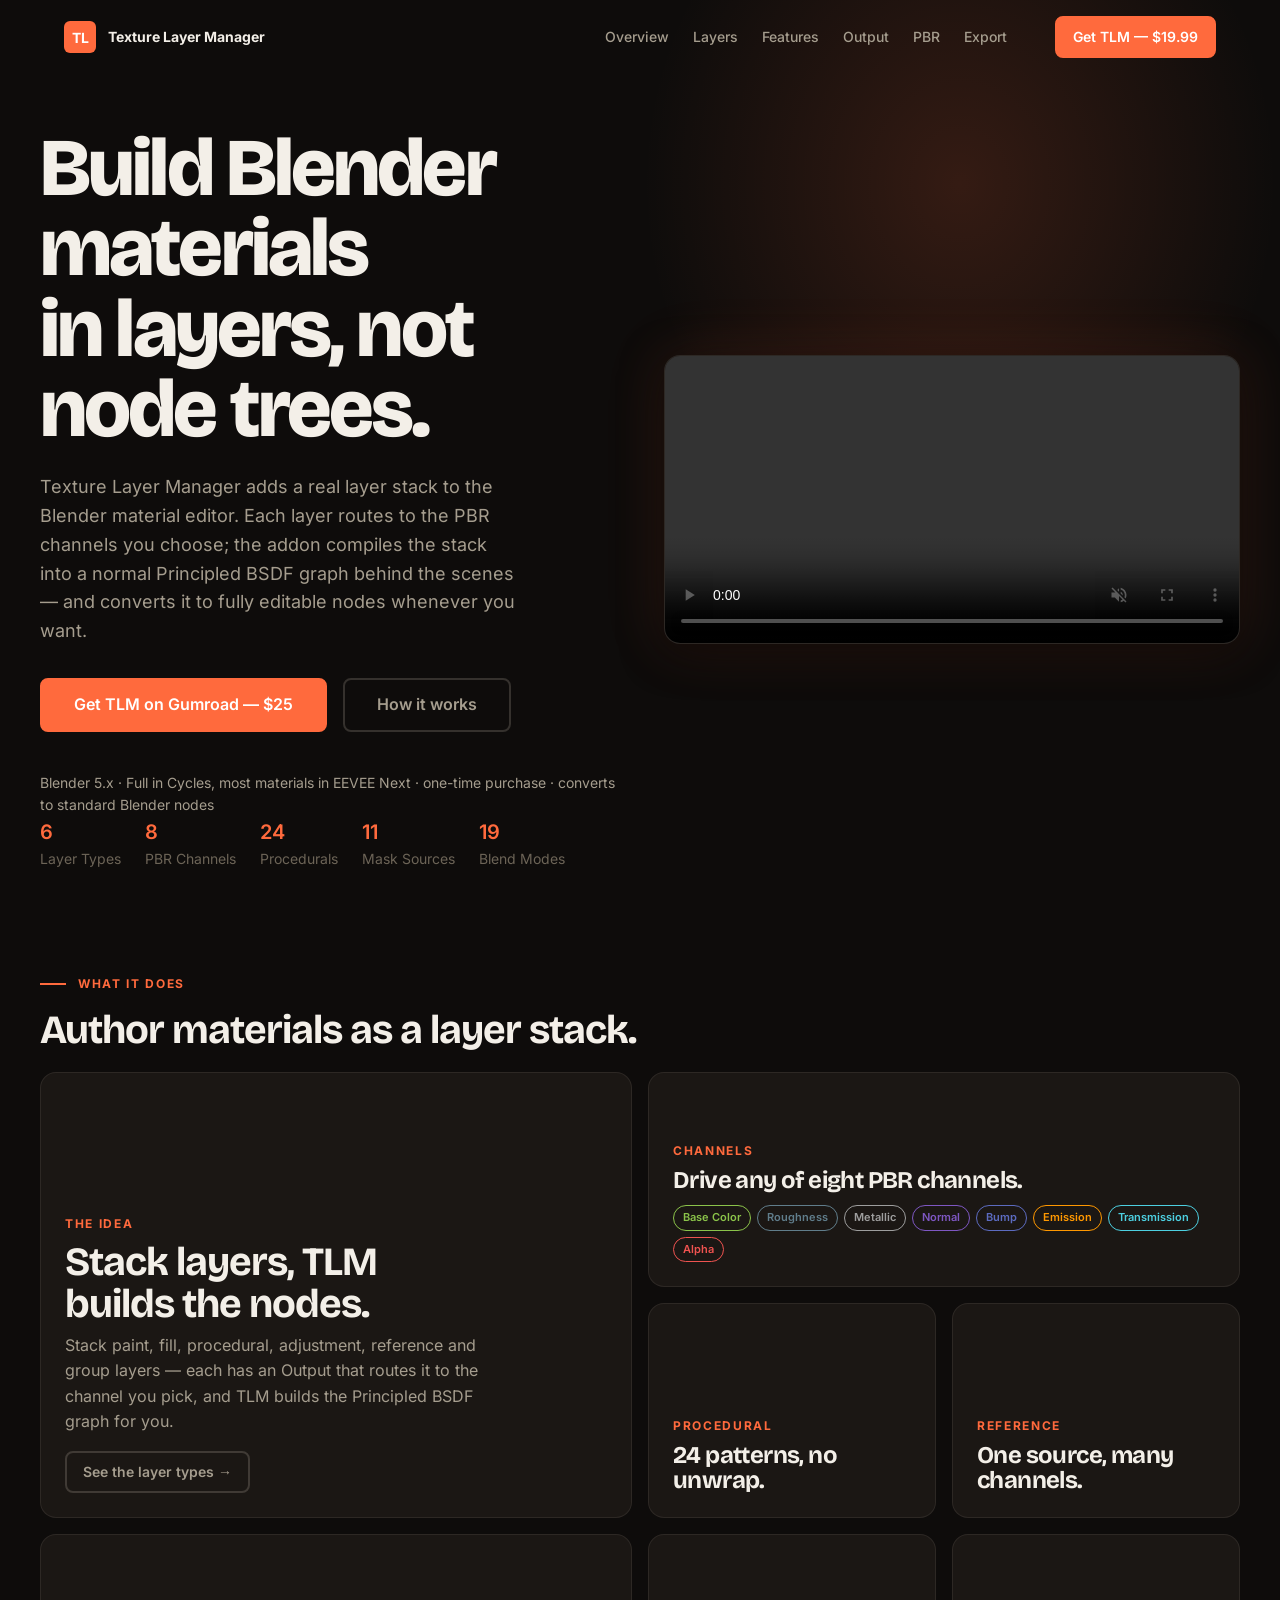
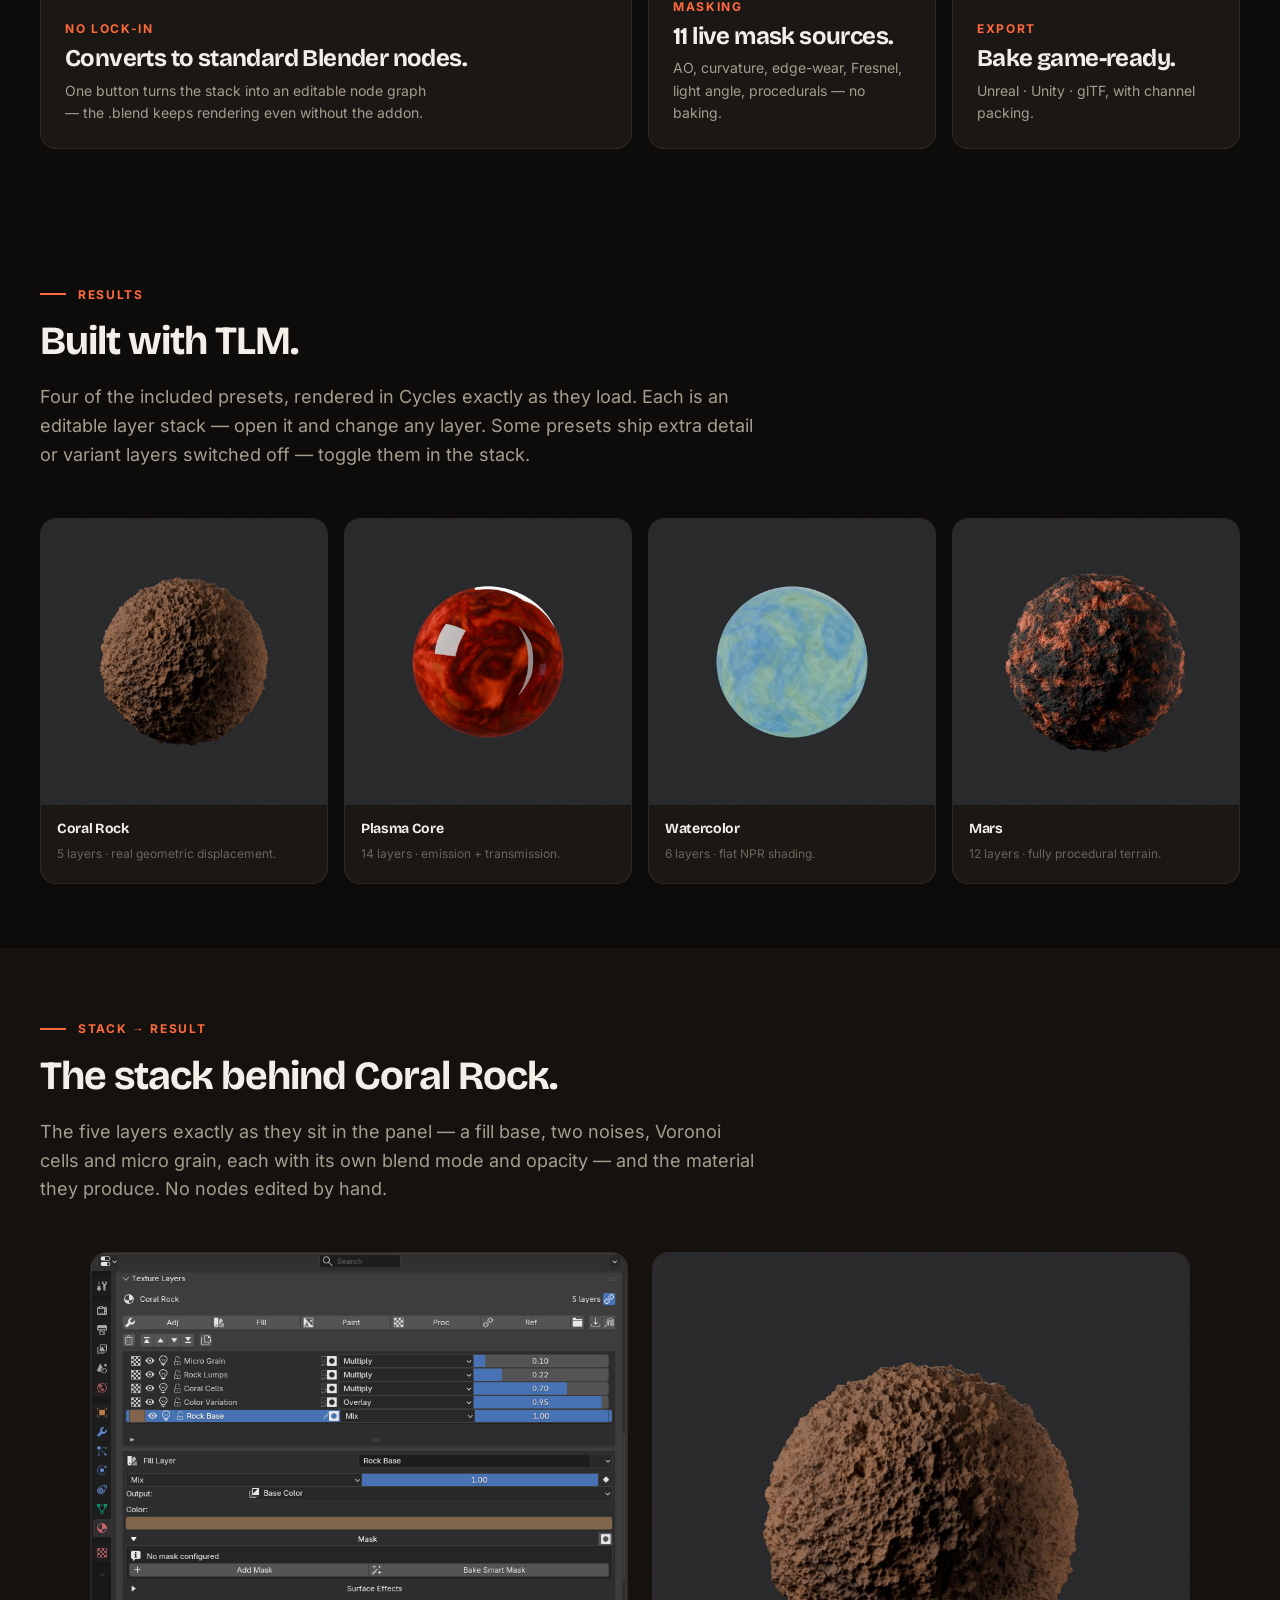
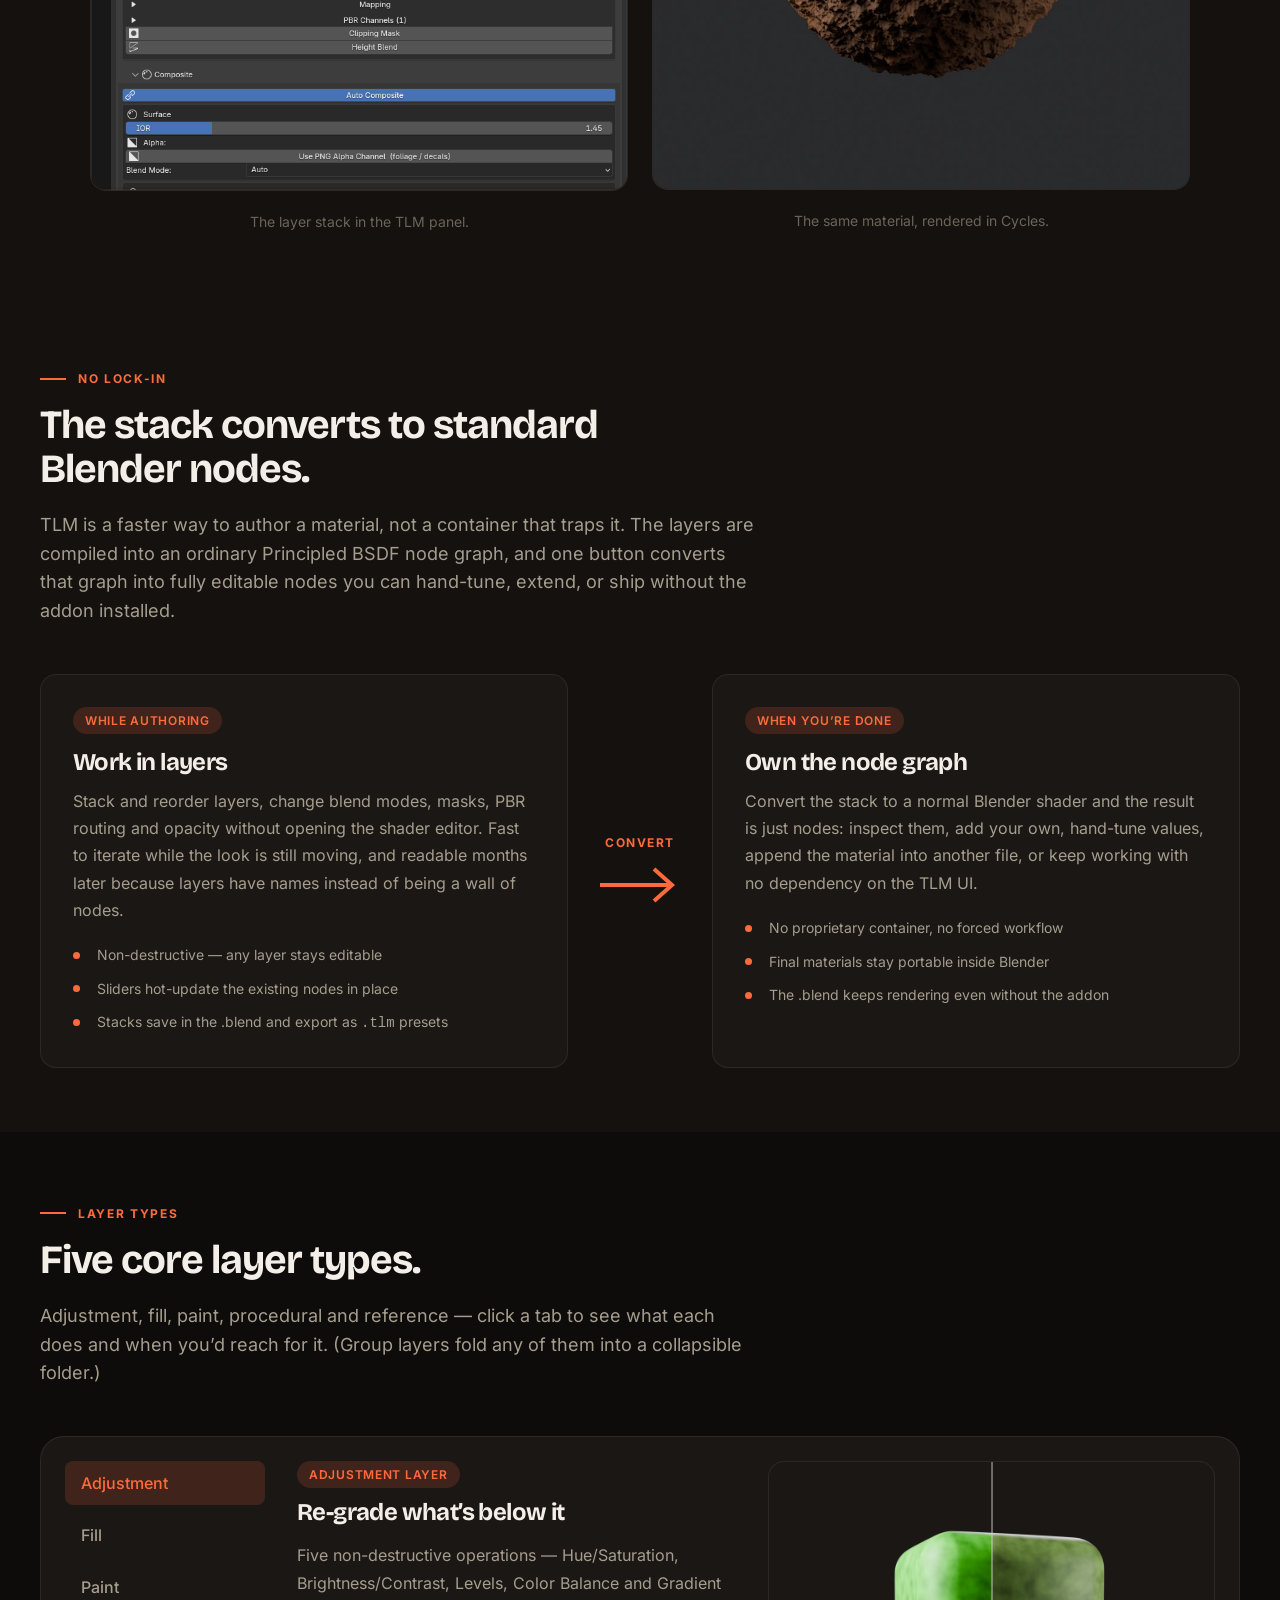
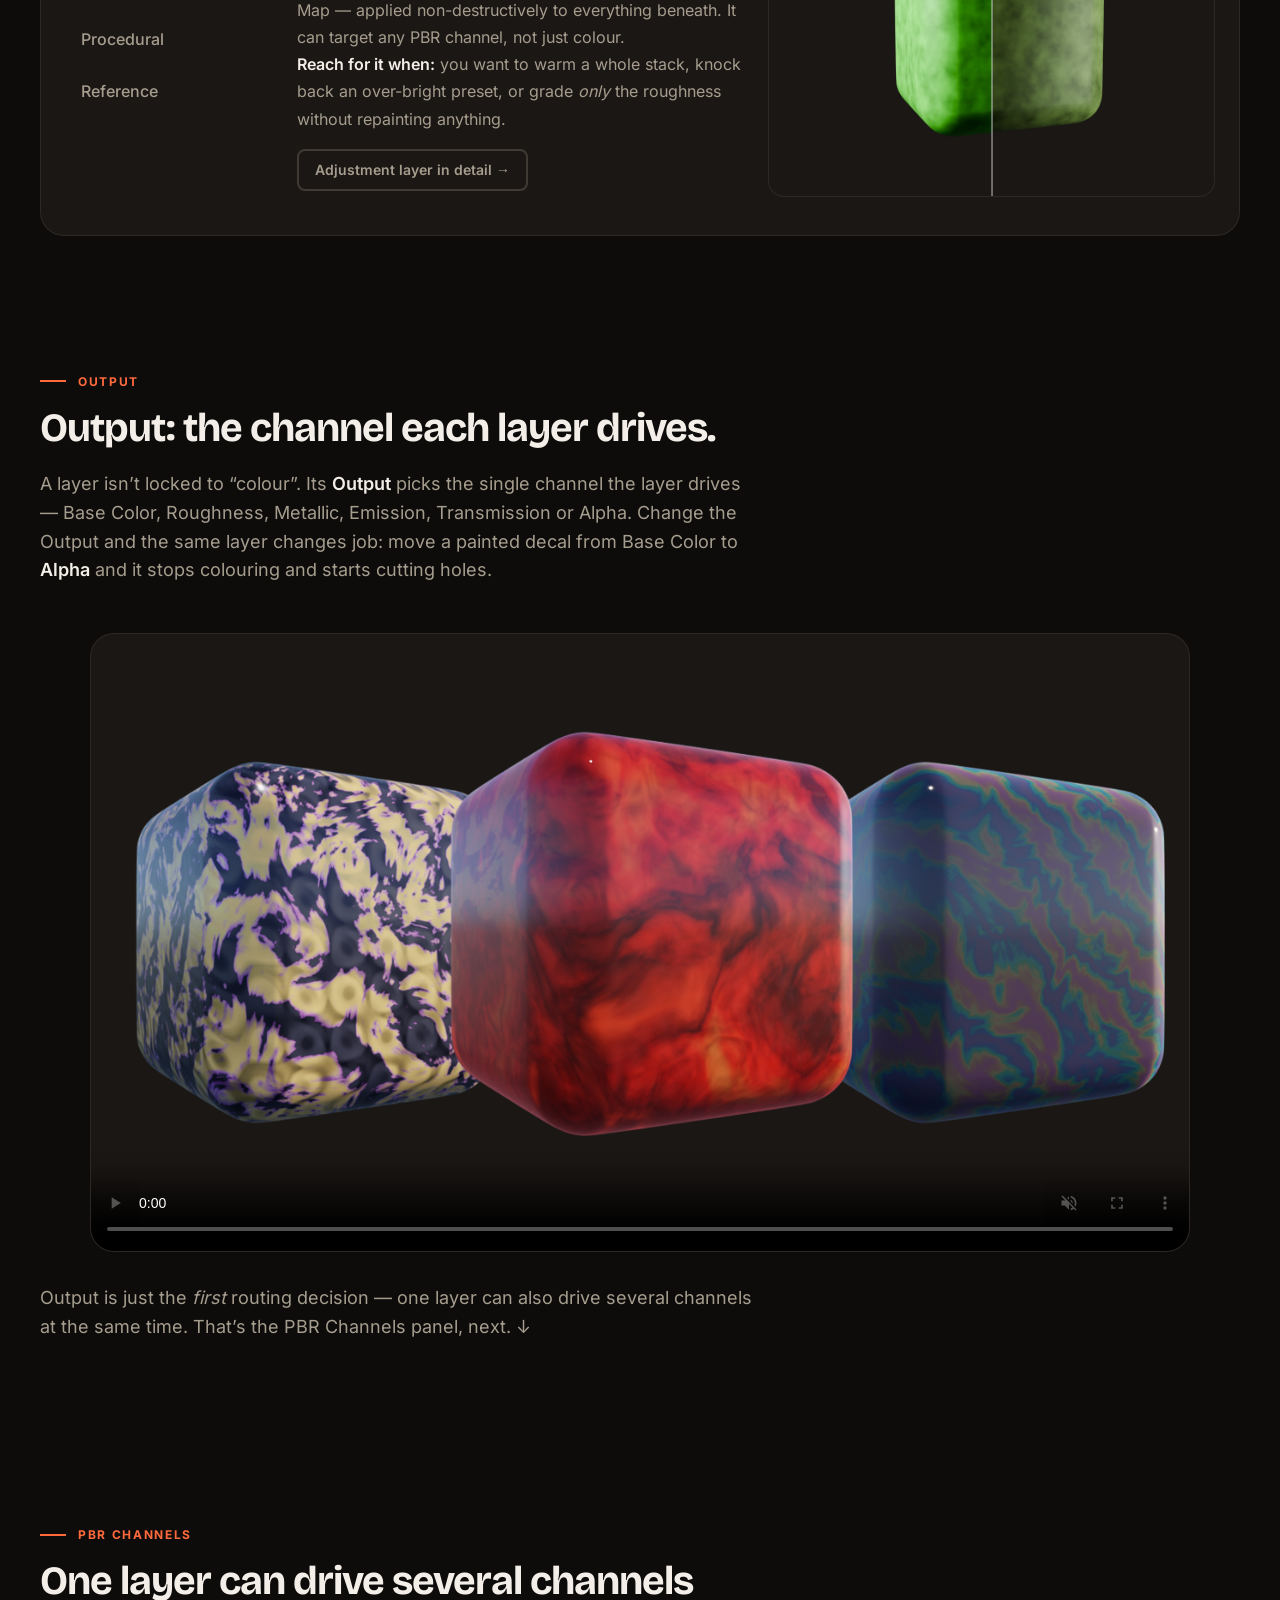
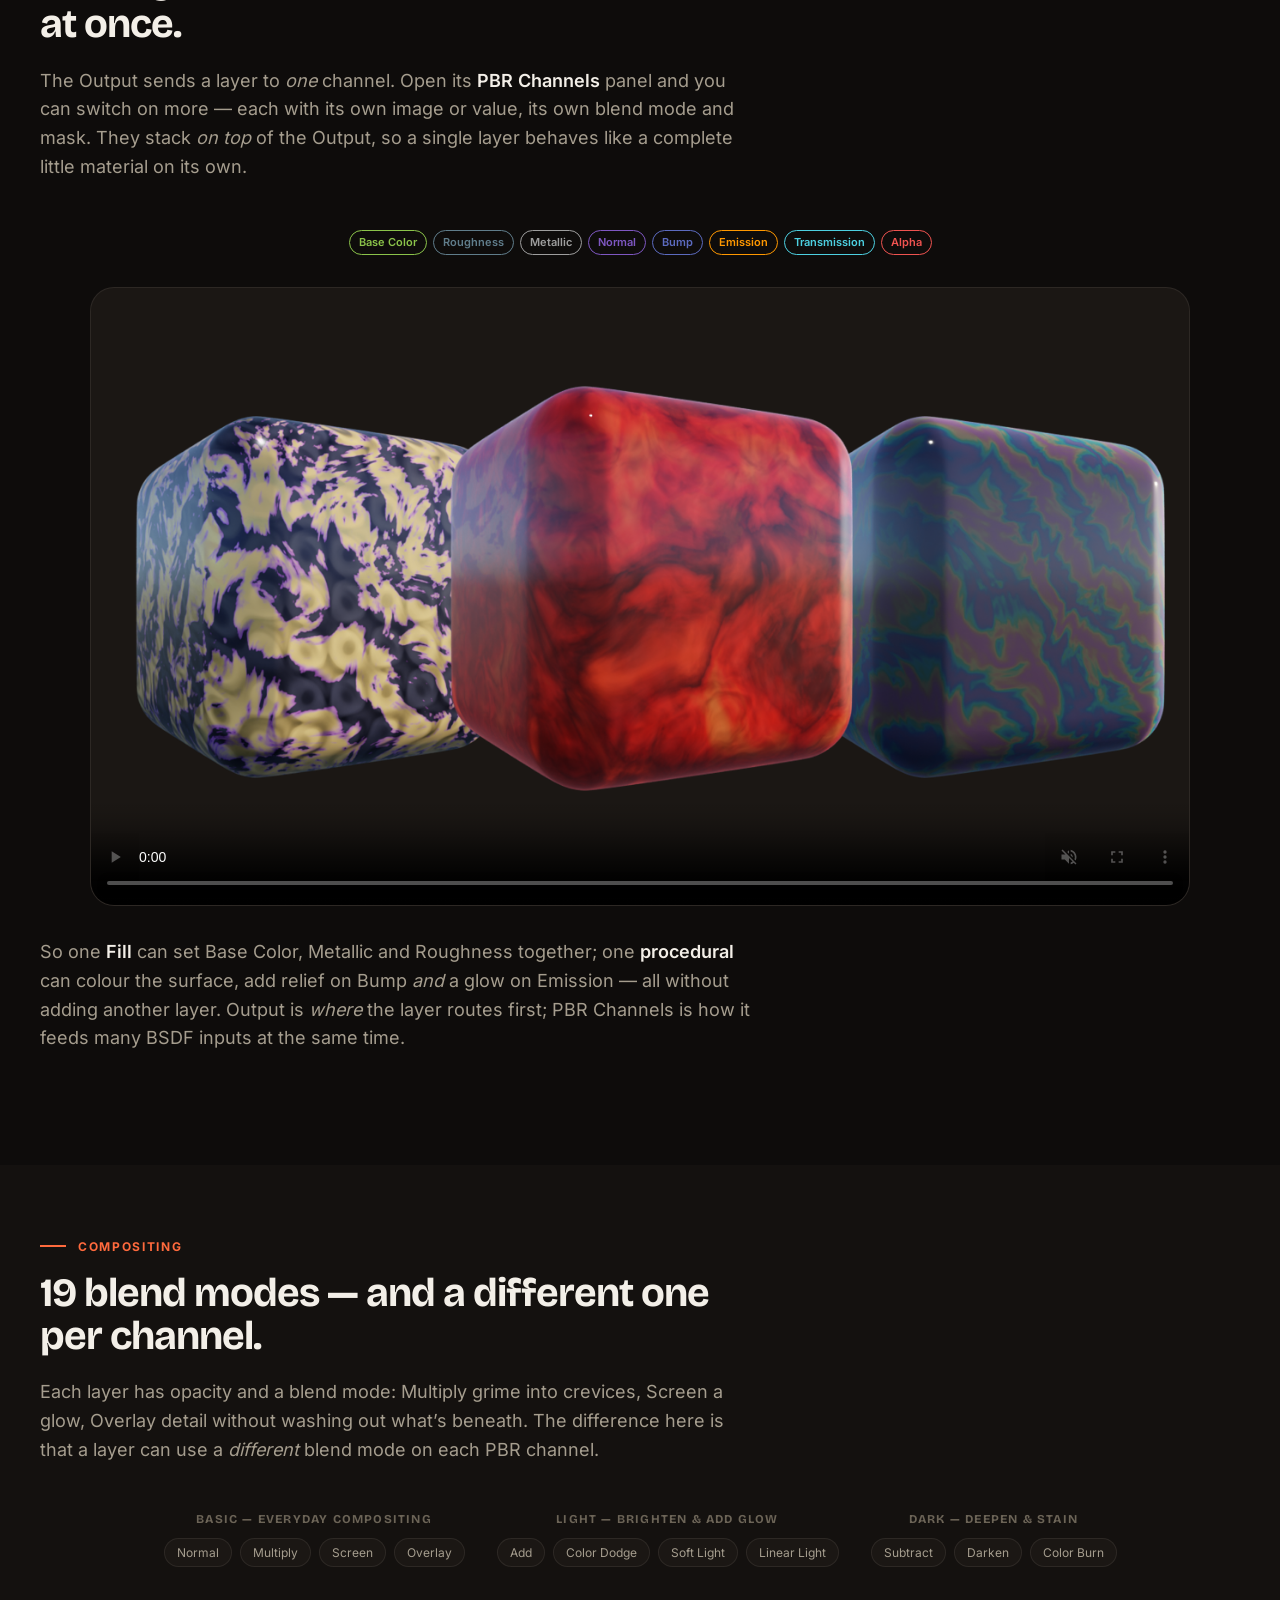
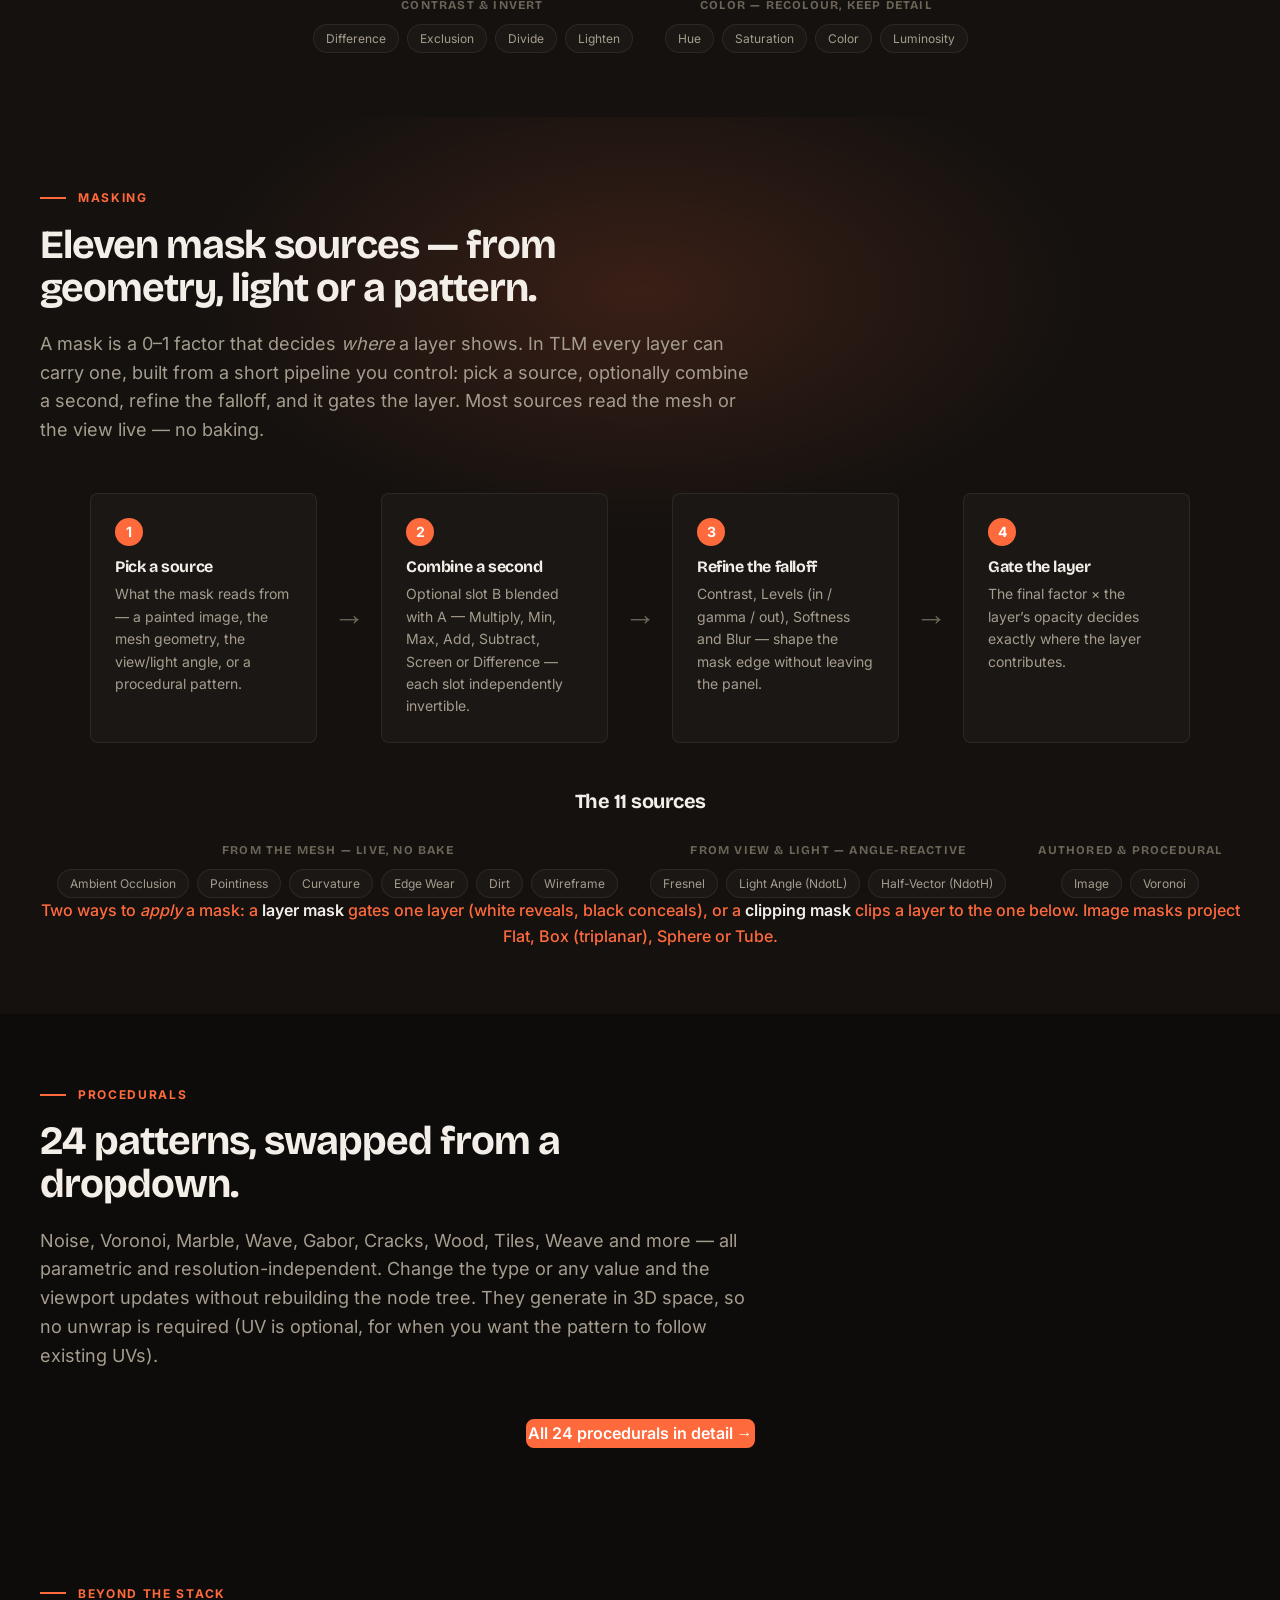
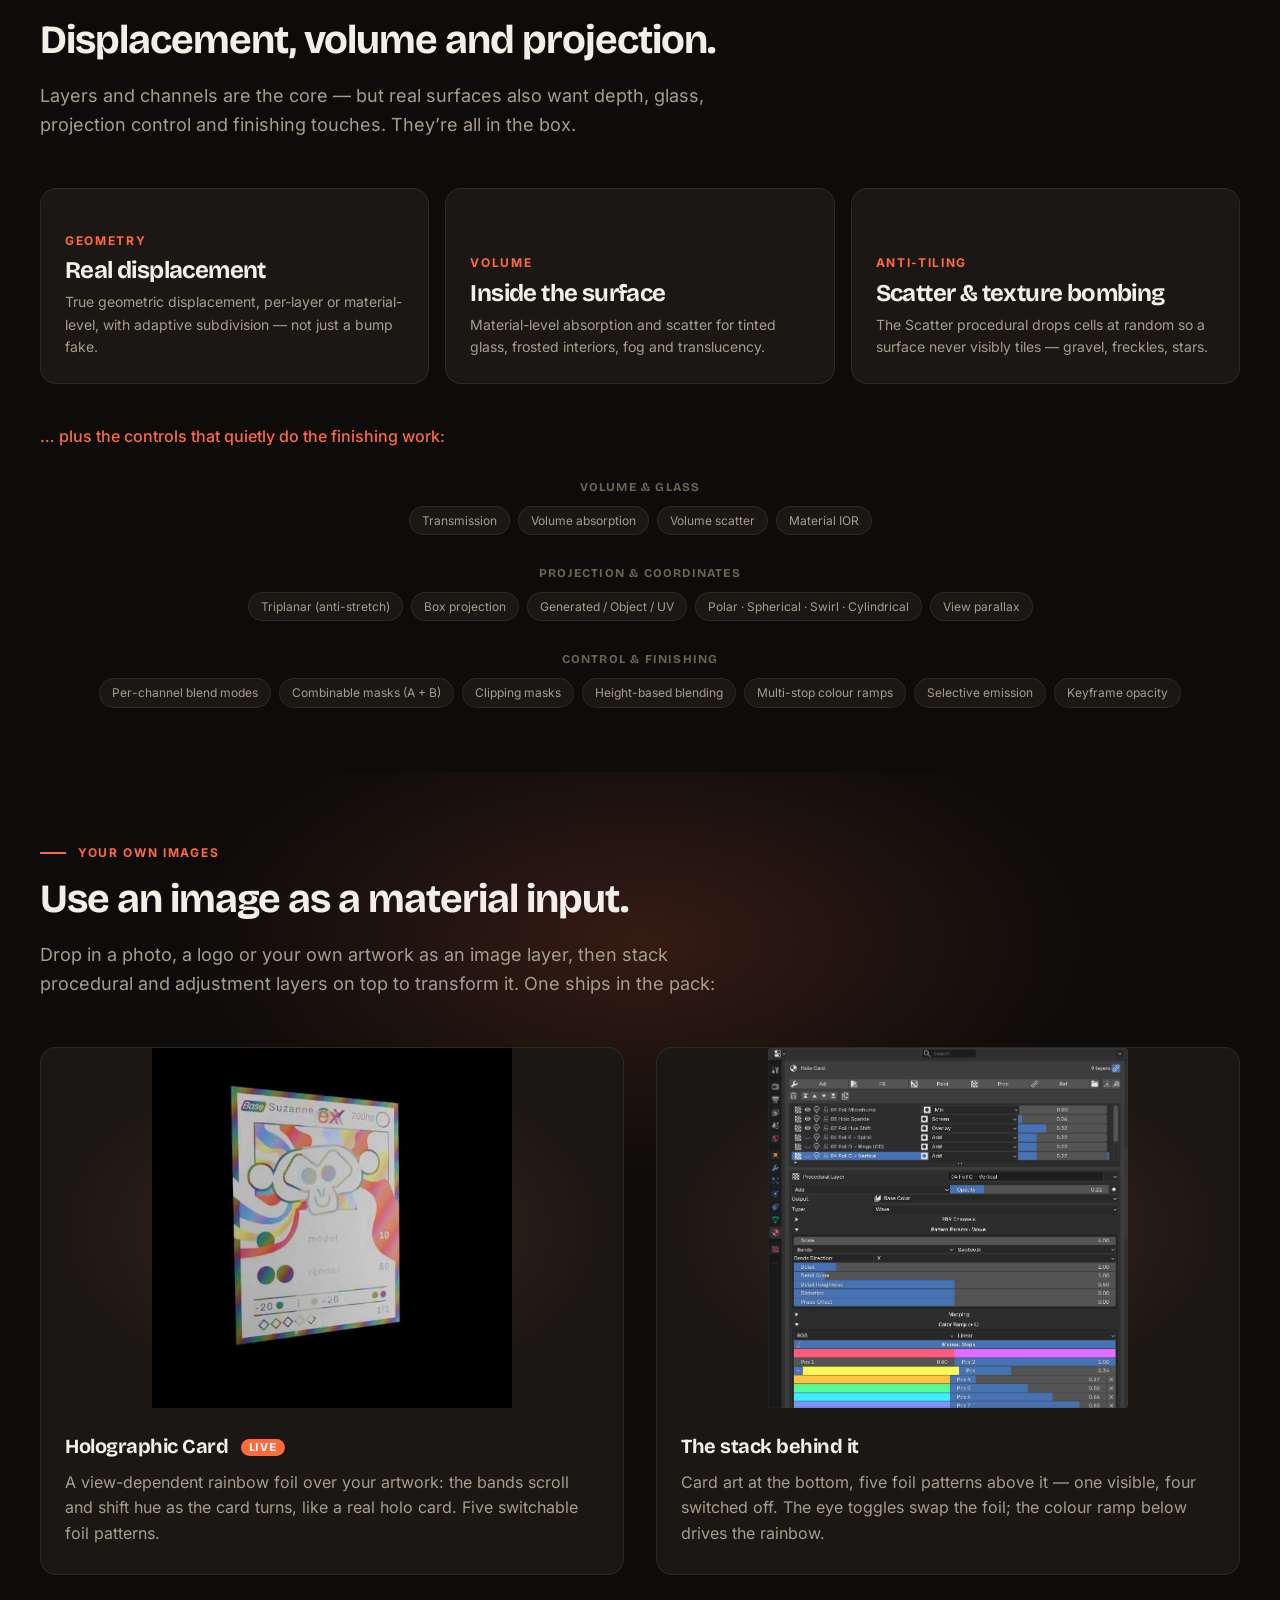
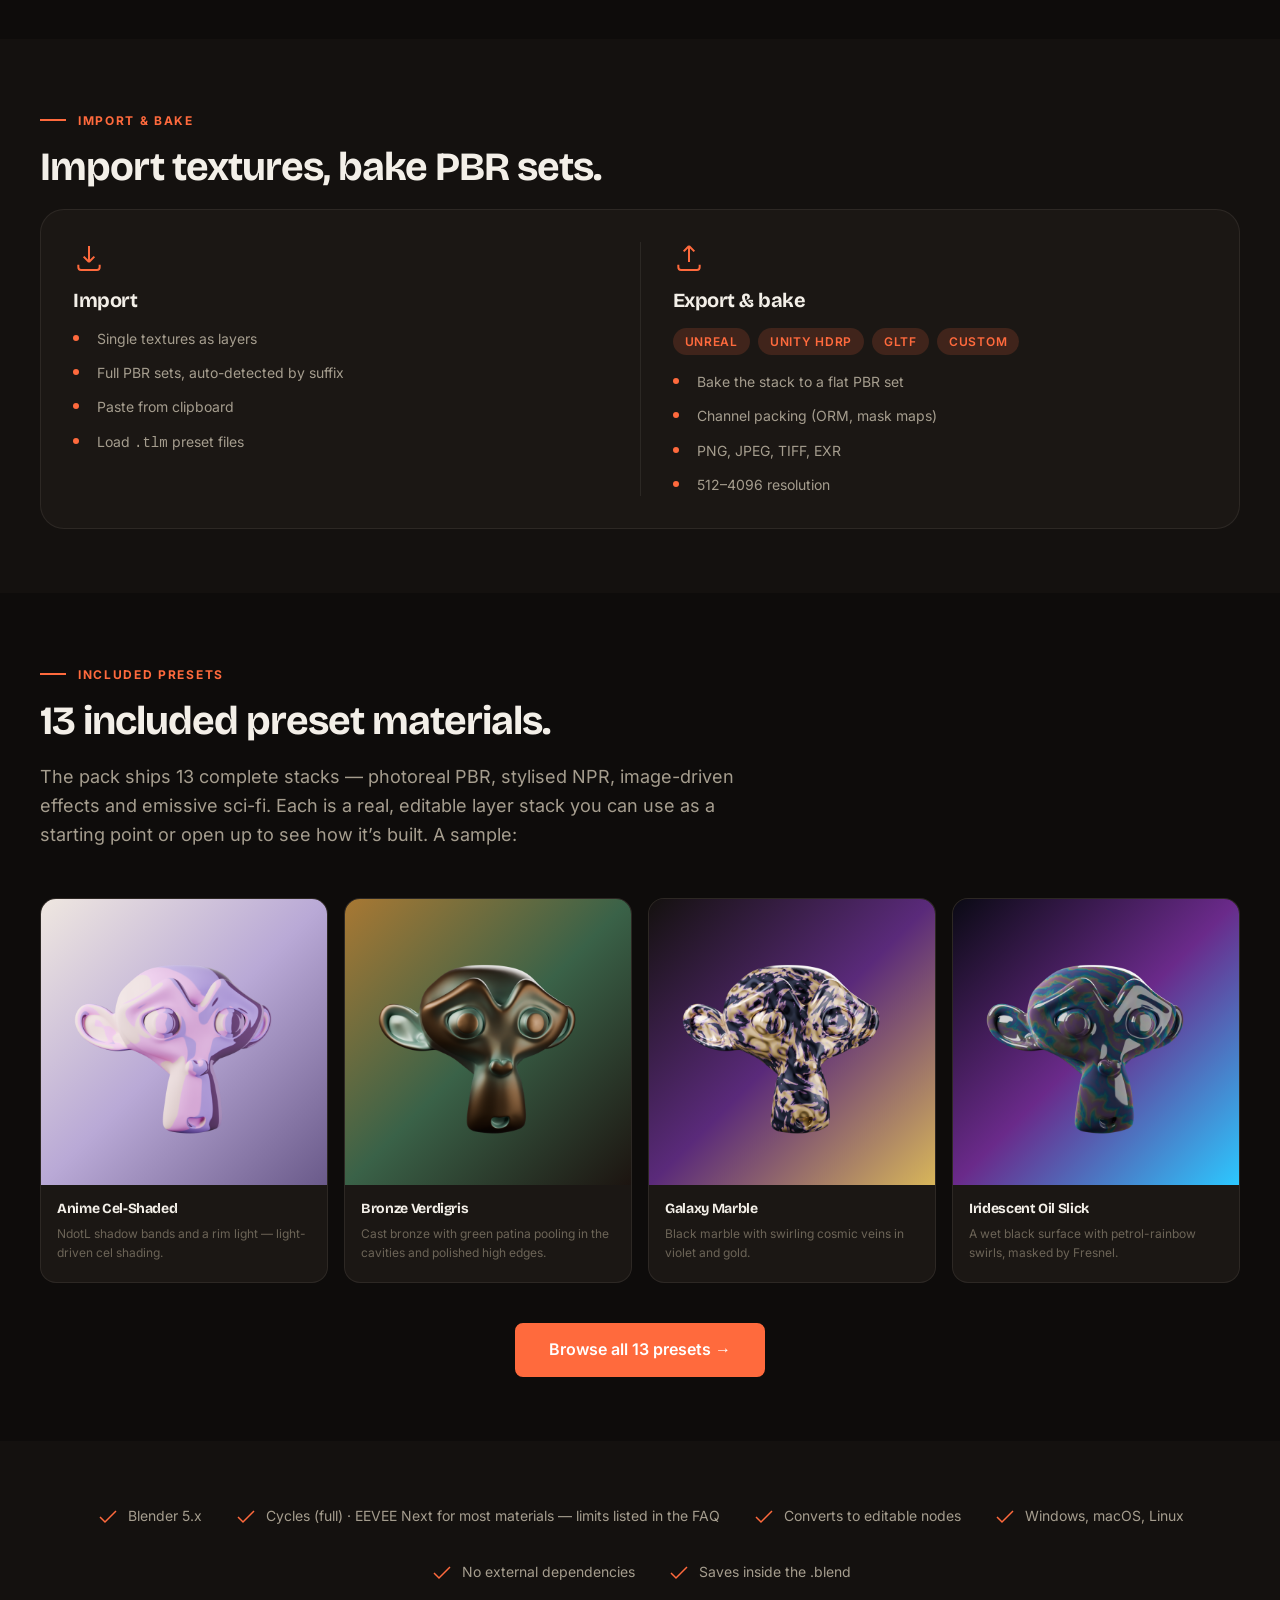
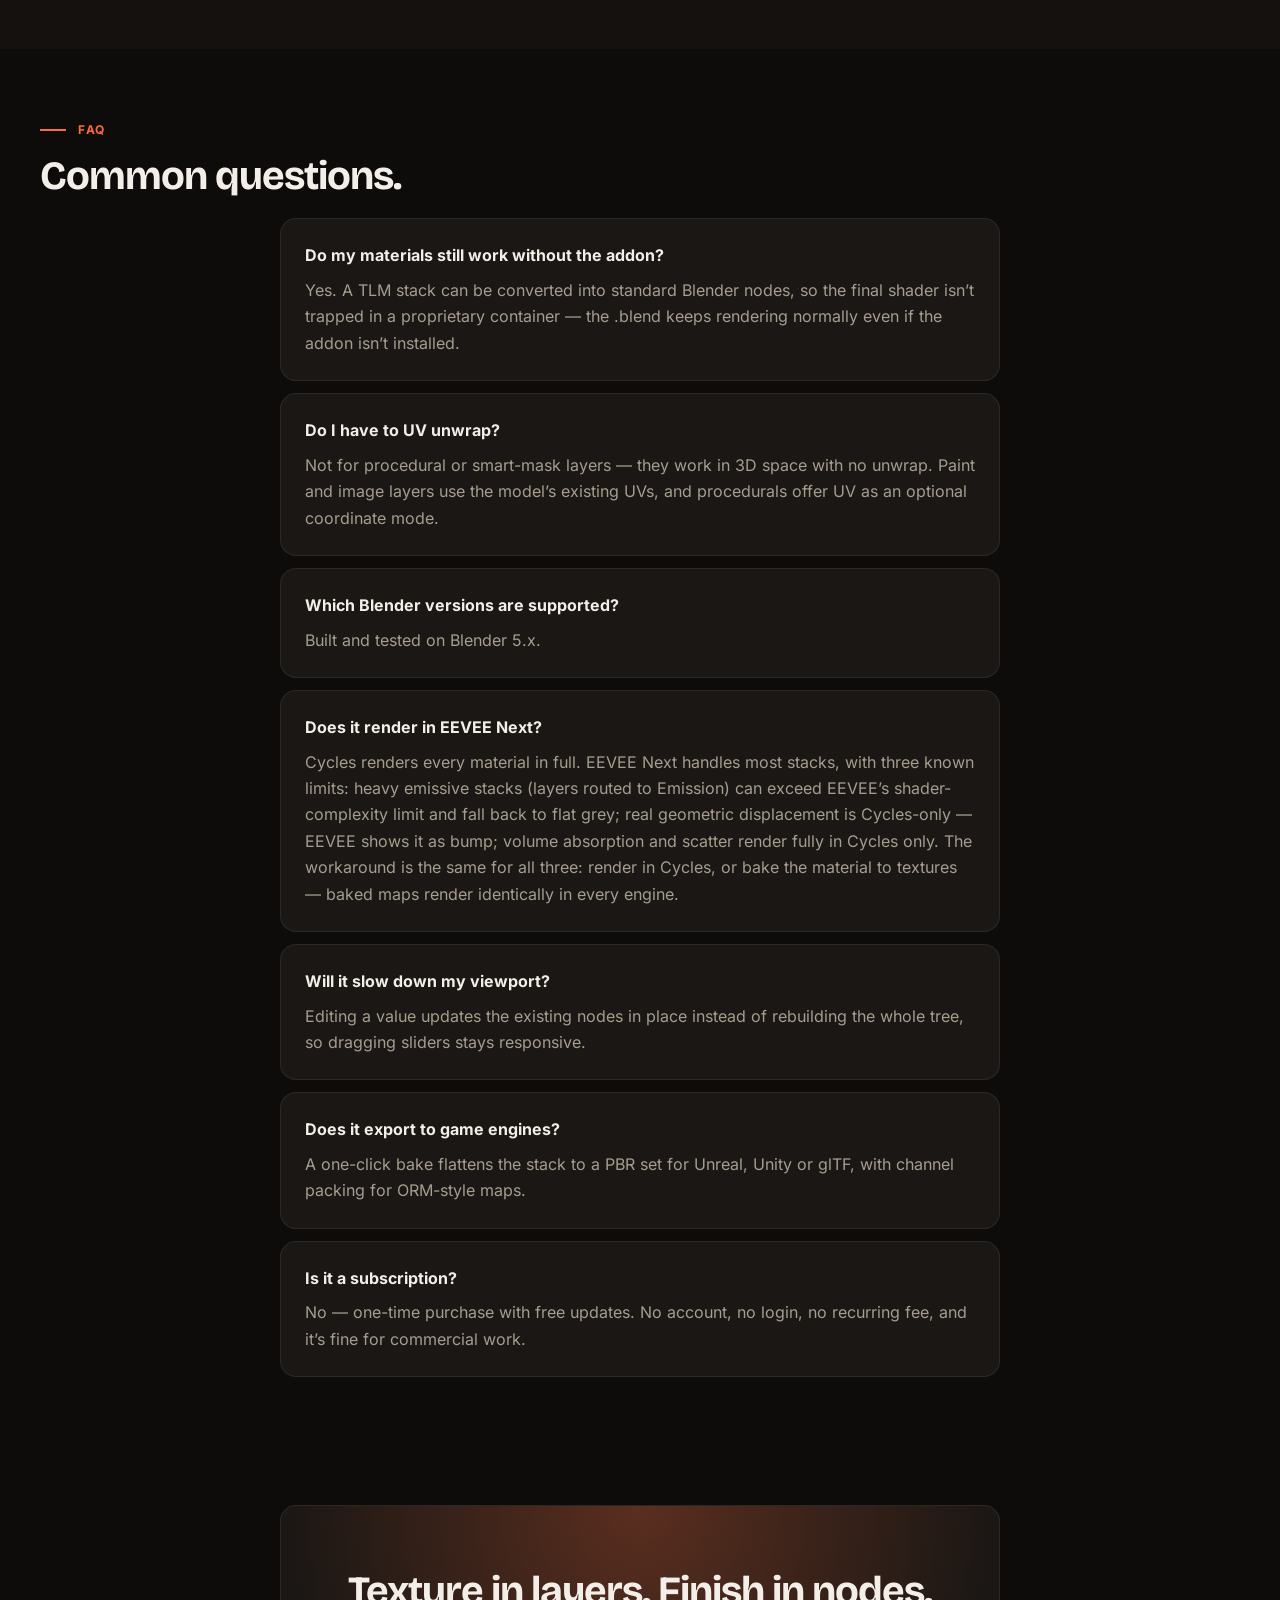
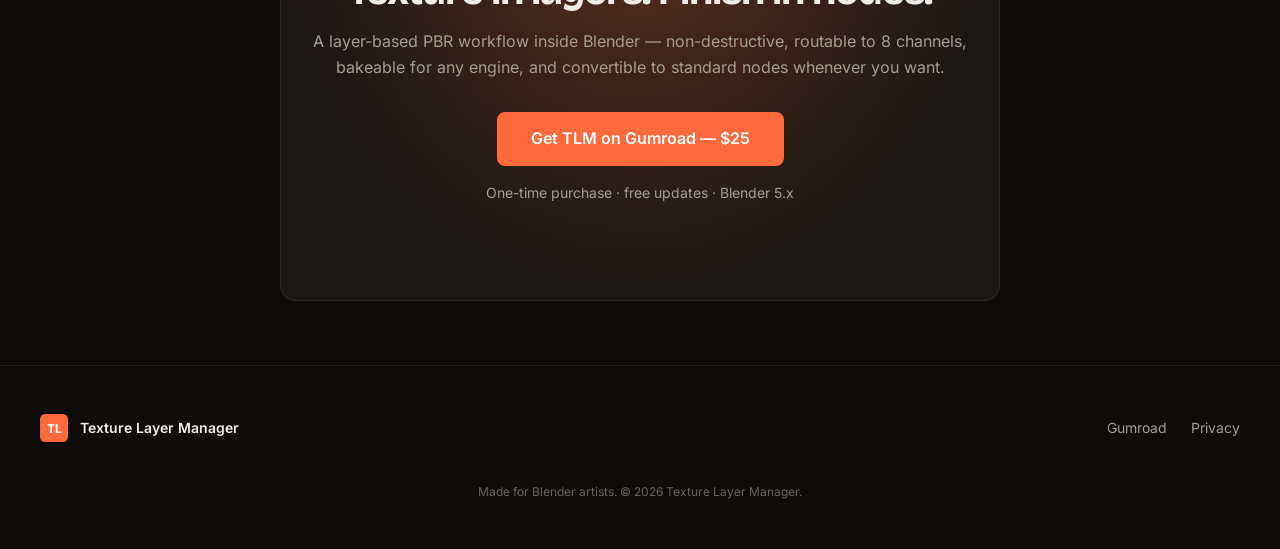
==== commit 125edac0: "Changed price" ====
--- a/index.html
+++ b/index.html
@@ -1,793 +1,808 @@
 <!DOCTYPE html>
 <html lang="en">
+
 <head>
-  <meta charset="UTF-8">
-  <meta name="viewport" content="width=device-width, initial-scale=1.0">
-  <title>Texture Layer Manager — layer-based material authoring for Blender</title>
-  <meta name="description" content="A layer stack for Blender materials: paint, fill, procedural, adjustment and reference layers route to 8 PBR channels, mask from geometry/light/procedurals, and bake to game-engine sets. Converts to standard Blender nodes — no lock-in.">
-
-  <!-- Open Graph -->
-  <meta property="og:title" content="Texture Layer Manager for Blender">
-  <meta property="og:description" content="Author Blender materials as a layer stack that routes to PBR channels and compiles to real Blender nodes. No node spaghetti, no lock-in.">
-  <meta property="og:type" content="website">
-  <meta property="og:image" content="assets/images/og-image.jpg">
-
-  <!-- Twitter Card -->
-  <meta name="twitter:card" content="summary_large_image">
-  <meta name="twitter:title" content="Texture Layer Manager for Blender">
-  <meta name="twitter:description" content="Layer-based PBR material authoring inside Blender, with a one-click bake and full node conversion.">
-
-  <!-- Favicon -->
-  <link rel="icon" href="assets/favicon.svg" type="image/svg+xml">
-
-  <!-- Fonts -->
-  <link rel="stylesheet" href="css/fonts.css">
-
-  <!-- Styles -->
-  <link rel="stylesheet" href="css/variables.css">
-  <link rel="stylesheet" href="css/base.css">
-  <link rel="stylesheet" href="css/layout.css">
-  <link rel="stylesheet" href="css/components.css">
-  <link rel="stylesheet" href="css/sections.css">
-  <link rel="stylesheet" href="css/animations.css">
-  <link rel="stylesheet" href="css/bento.css">
+    <meta charset="UTF-8">
+    <meta name="viewport" content="width=device-width, initial-scale=1.0">
+    <title>Texture Layer Manager — layer-based material authoring for Blender</title>
+    <meta name="description" content="A layer stack for Blender materials: paint, fill, procedural, adjustment and reference layers route to 8 PBR channels, mask from geometry/light/procedurals, and bake to game-engine sets. Converts to standard Blender nodes — no lock-in.">
+
+    <!-- Open Graph -->
+    <meta property="og:title" content="Texture Layer Manager for Blender">
+    <meta property="og:description" content="Author Blender materials as a layer stack that routes to PBR channels and compiles to real Blender nodes. No node spaghetti, no lock-in.">
+    <meta property="og:type" content="website">
+    <meta property="og:image" content="assets/images/og-image.jpg">
+
+    <!-- Twitter Card -->
+    <meta name="twitter:card" content="summary_large_image">
+    <meta name="twitter:title" content="Texture Layer Manager for Blender">
+    <meta name="twitter:description" content="Layer-based PBR material authoring inside Blender, with a one-click bake and full node conversion.">
+
+    <!-- Favicon -->
+    <link rel="icon" href="assets/favicon.svg" type="image/svg+xml">
+
+    <!-- Fonts -->
+    <link rel="stylesheet" href="css/fonts.css">
+
+    <!-- Styles -->
+    <link rel="stylesheet" href="css/variables.css">
+    <link rel="stylesheet" href="css/base.css">
+    <link rel="stylesheet" href="css/layout.css">
+    <link rel="stylesheet" href="css/components.css">
+    <link rel="stylesheet" href="css/sections.css">
+    <link rel="stylesheet" href="css/animations.css">
+    <link rel="stylesheet" href="css/bento.css">
 </head>
+
 <body>
 
-  <!-- ════════════════════════════════════════════════════════════════════
+    <!-- ════════════════════════════════════════════════════════════════════
        NAV
        ════════════════════════════════════════════════════════════════════ -->
-  <nav class="nav" id="nav">
-    <div class="nav__inner">
-      <a href="#" class="nav__brand">
-        <svg class="nav__logo" viewBox="0 0 32 32" width="32" height="32" aria-hidden="true">
+    <nav class="nav" id="nav">
+        <div class="nav__inner">
+            <a href="#" class="nav__brand">
+                <svg class="nav__logo" viewBox="0 0 32 32" width="32" height="32" aria-hidden="true">
           <rect width="32" height="32" rx="6" fill="#ff6a3d"/>
           <text x="16" y="22" text-anchor="middle" fill="#fff" font-size="14" font-weight="700" font-family="Inter,sans-serif">TL</text>
         </svg>
-        <span class="nav__brand-text">Texture Layer Manager</span>
-      </a>
-      <div class="nav__links" id="nav-links">
-        <a href="#overview" class="nav__link">Overview</a>
-        <a href="#layer-types" class="nav__link">Layers</a>
-        <a href="features.html" class="nav__link">Features</a>
-        <a href="#channels" class="nav__link">Output</a>
-        <a href="#pbr-channels" class="nav__link">PBR</a>
-        <a href="#export" class="nav__link">Export</a>
-      </div>
-      <a href="https://eihort.gumroad.com/l/tlm" target="_blank" rel="noopener" class="btn btn--primary btn--sm nav__cta">Get TLM &mdash; $25</a>
-      <button class="nav__hamburger" id="nav-hamburger" aria-label="Toggle menu">
+                <span class="nav__brand-text">Texture Layer Manager</span>
+            </a>
+            <div class="nav__links" id="nav-links">
+                <a href="#overview" class="nav__link">Overview</a>
+                <a href="#layer-types" class="nav__link">Layers</a>
+                <a href="features.html" class="nav__link">Features</a>
+                <a href="#channels" class="nav__link">Output</a>
+                <a href="#pbr-channels" class="nav__link">PBR</a>
+                <a href="#export" class="nav__link">Export</a>
+            </div>
+            <a href="https://eihort.gumroad.com/l/tlm" target="_blank" rel="noopener" class="btn btn--primary btn--sm nav__cta">Get TLM &mdash; $19.99</a>
+            <button class="nav__hamburger" id="nav-hamburger" aria-label="Toggle menu">
         <span></span><span></span><span></span>
       </button>
-    </div>
-  </nav>
-
-  <!-- ════════════════════════════════════════════════════════════════════
+        </div>
+    </nav>
+
+    <!-- ════════════════════════════════════════════════════════════════════
        HERO
        ════════════════════════════════════════════════════════════════════ -->
-  <section class="hero" id="hero">
-    <div class="hero__inner">
-      <div class="hero__text">
-        <h1 class="hero__title">Build Blender materials<br>in layers, not node trees.</h1>
-        <p class="hero__subtitle">Texture Layer Manager adds a real layer stack to the Blender material editor. Each layer routes to the PBR channels you choose; the addon compiles the stack into a normal Principled BSDF graph behind the scenes &mdash; and converts it to fully editable nodes whenever you want.</p>
-        <div class="hero__ctas">
-          <a href="https://eihort.gumroad.com/l/tlm" target="_blank" rel="noopener" class="btn btn--primary btn--lg">Get TLM on Gumroad &mdash; $25</a>
-          <a href="#overview" class="btn btn--outline btn--lg">How it works</a>
-        </div>
-        <p class="hero__trust">Blender 5.x &middot; Full in Cycles, most materials in EEVEE Next &middot; one-time purchase &middot; converts to standard Blender nodes</p>
-        <div class="hero__stats">
-          <div class="hero__stat"><strong>6</strong> Layer Types</div>
-          <div class="hero__stat"><strong>8</strong> PBR Channels</div>
-          <div class="hero__stat"><strong>24</strong> Procedurals</div>
-          <div class="hero__stat"><strong>11</strong> Mask Sources</div>
-          <div class="hero__stat"><strong>19</strong> Blend Modes</div>
-        </div>
-      </div>
-      <div class="hero__media">
-        <div class="media-frame hero__image">
-          <video controls autoplay muted loop playsinline style="width:100%;height:auto;display:block">
+    <section class="hero" id="hero">
+        <div class="hero__inner">
+            <div class="hero__text">
+                <h1 class="hero__title">Build Blender materials<br>in layers, not node trees.</h1>
+                <p class="hero__subtitle">Texture Layer Manager adds a real layer stack to the Blender material editor. Each layer routes to the PBR channels you choose; the addon compiles the stack into a normal Principled BSDF graph behind the scenes &mdash; and converts it
+                    to fully editable nodes whenever you want.</p>
+                <div class="hero__ctas">
+                    <a href="https://eihort.gumroad.com/l/tlm" target="_blank" rel="noopener" class="btn btn--primary btn--lg">Get TLM on Gumroad &mdash; $25</a>
+                    <a href="#overview" class="btn btn--outline btn--lg">How it works</a>
+                </div>
+                <p class="hero__trust">Blender 5.x &middot; Full in Cycles, most materials in EEVEE Next &middot; one-time purchase &middot; converts to standard Blender nodes</p>
+                <div class="hero__stats">
+                    <div class="hero__stat"><strong>6</strong> Layer Types</div>
+                    <div class="hero__stat"><strong>8</strong> PBR Channels</div>
+                    <div class="hero__stat"><strong>24</strong> Procedurals</div>
+                    <div class="hero__stat"><strong>11</strong> Mask Sources</div>
+                    <div class="hero__stat"><strong>19</strong> Blend Modes</div>
+                </div>
+            </div>
+            <div class="hero__media">
+                <div class="media-frame hero__image">
+                    <video controls autoplay muted loop playsinline style="width:100%;height:auto;display:block">
             <source src="assets/videos/main.mp4" type="video/mp4">
           </video>
-        </div>
-      </div>
-    </div>
-  </section>
-
-  <!-- ════════════════════════════════════════════════════════════════════
+                </div>
+            </div>
+        </div>
+    </section>
+
+    <!-- ════════════════════════════════════════════════════════════════════
        OVERVIEW — what it is, plainly
        ════════════════════════════════════════════════════════════════════ -->
-  <!-- ════════════════════════════════════════════════════════════════════
+    <!-- ════════════════════════════════════════════════════════════════════
        BENTO — core capabilities at a glance (asymmetric)
        ════════════════════════════════════════════════════════════════════ -->
-  <section class="section bento-section" id="overview">
-    <div class="section__inner">
-      <p class="section__eyebrow reveal">What it does</p>
-      <h2 class="section__title reveal">Author materials as a layer stack.</h2>
-    </div>
-    <div class="bento reveal">
-      <article class="bento__tile bento__tile--lg">
-        <span class="bento__kicker">The idea</span>
-        <h3>Stack layers, TLM builds the nodes.</h3>
-        <p>Stack paint, fill, procedural, adjustment, reference and group layers &mdash; each has an Output that routes it to the channel you pick, and TLM builds the Principled BSDF graph for you.</p>
-        <a href="#layer-types" class="btn btn--outline btn--sm">See the layer types &rarr;</a>
-      </article>
-
-      <article class="bento__tile bento__tile--wide">
-        <span class="bento__kicker">Channels</span>
-        <h3>Drive any of eight PBR channels.</h3>
-        <div class="bento__chips">
-          <span class="bento__chip" style="--chip:#8BC34A">Base Color</span>
-          <span class="bento__chip" style="--chip:#607D8B">Roughness</span>
-          <span class="bento__chip" style="--chip:#9E9E9E">Metallic</span>
-          <span class="bento__chip" style="--chip:#7E57C2">Normal</span>
-          <span class="bento__chip" style="--chip:#5C6BC0">Bump</span>
-          <span class="bento__chip" style="--chip:#FF9800">Emission</span>
-          <span class="bento__chip" style="--chip:#4DD0E1">Transmission</span>
-          <span class="bento__chip" style="--chip:#EF5350">Alpha</span>
-        </div>
-      </article>
-
-      <article class="bento__tile">
-        <span class="bento__kicker">Procedural</span>
-        <h3>24 patterns, no unwrap.</h3>
-      </article>
-
-      <article class="bento__tile">
-        <span class="bento__kicker">Reference</span>
-        <h3>One source, many channels.</h3>
-      </article>
-
-      <article class="bento__tile bento__tile--wide">
-        <span class="bento__kicker">No lock-in</span>
-        <h3>Converts to standard Blender nodes.</h3>
-        <p>One button turns the stack into an editable node graph &mdash; the .blend keeps rendering even without the addon.</p>
-      </article>
-
-      <article class="bento__tile">
-        <span class="bento__kicker">Masking</span>
-        <h3>11 live mask sources.</h3>
-        <p>AO, curvature, edge-wear, Fresnel, light angle, procedurals &mdash; no baking.</p>
-      </article>
-
-      <article class="bento__tile">
-        <span class="bento__kicker">Export</span>
-        <h3>Bake game-ready.</h3>
-        <p>Unreal &middot; Unity &middot; glTF, with channel packing.</p>
-      </article>
-    </div>
-  </section>
-
-  <!-- ════════════════════════════════════════════════════════════════════
+    <section class="section bento-section" id="overview">
+        <div class="section__inner">
+            <p class="section__eyebrow reveal">What it does</p>
+            <h2 class="section__title reveal">Author materials as a layer stack.</h2>
+        </div>
+        <div class="bento reveal">
+            <article class="bento__tile bento__tile--lg">
+                <span class="bento__kicker">The idea</span>
+                <h3>Stack layers, TLM builds the nodes.</h3>
+                <p>Stack paint, fill, procedural, adjustment, reference and group layers &mdash; each has an Output that routes it to the channel you pick, and TLM builds the Principled BSDF graph for you.</p>
+                <a href="#layer-types" class="btn btn--outline btn--sm">See the layer types &rarr;</a>
+            </article>
+
+            <article class="bento__tile bento__tile--wide">
+                <span class="bento__kicker">Channels</span>
+                <h3>Drive any of eight PBR channels.</h3>
+                <div class="bento__chips">
+                    <span class="bento__chip" style="--chip:#8BC34A">Base Color</span>
+                    <span class="bento__chip" style="--chip:#607D8B">Roughness</span>
+                    <span class="bento__chip" style="--chip:#9E9E9E">Metallic</span>
+                    <span class="bento__chip" style="--chip:#7E57C2">Normal</span>
+                    <span class="bento__chip" style="--chip:#5C6BC0">Bump</span>
+                    <span class="bento__chip" style="--chip:#FF9800">Emission</span>
+                    <span class="bento__chip" style="--chip:#4DD0E1">Transmission</span>
+                    <span class="bento__chip" style="--chip:#EF5350">Alpha</span>
+                </div>
+            </article>
+
+            <article class="bento__tile">
+                <span class="bento__kicker">Procedural</span>
+                <h3>24 patterns, no unwrap.</h3>
+            </article>
+
+            <article class="bento__tile">
+                <span class="bento__kicker">Reference</span>
+                <h3>One source, many channels.</h3>
+            </article>
+
+            <article class="bento__tile bento__tile--wide">
+                <span class="bento__kicker">No lock-in</span>
+                <h3>Converts to standard Blender nodes.</h3>
+                <p>One button turns the stack into an editable node graph &mdash; the .blend keeps rendering even without the addon.</p>
+            </article>
+
+            <article class="bento__tile">
+                <span class="bento__kicker">Masking</span>
+                <h3>11 live mask sources.</h3>
+                <p>AO, curvature, edge-wear, Fresnel, light angle, procedurals &mdash; no baking.</p>
+            </article>
+
+            <article class="bento__tile">
+                <span class="bento__kicker">Export</span>
+                <h3>Bake game-ready.</h3>
+                <p>Unreal &middot; Unity &middot; glTF, with channel packing.</p>
+            </article>
+        </div>
+    </section>
+
+    <!-- ════════════════════════════════════════════════════════════════════
        RESULTS — materials built with TLM, rendered as-is
        ════════════════════════════════════════════════════════════════════ -->
-  <section class="section">
-    <div class="section__inner">
-      <p class="section__eyebrow reveal">Results</p>
-      <h2 class="section__title reveal">Built with TLM.</h2>
-      <p class="section__subtitle reveal">Four of the included presets, rendered in Cycles exactly as they load. Each is an editable layer stack &mdash; open it and change any layer. Some presets ship extra detail or variant layers switched off &mdash; toggle them in the stack.</p>
-      <div class="presets__strip reveal">
-        <div class="presets__card">
-          <div class="presets__preview" style="background-image:url('assets/images/results/coral-rock.jpg')" role="img" aria-label="Coral Rock material"></div>
-          <h4>Coral Rock</h4>
-          <p>5 layers &middot; real geometric displacement.</p>
-        </div>
-        <div class="presets__card">
-          <div class="presets__preview" style="background-image:url('assets/images/results/plasma-core.jpg')" role="img" aria-label="Plasma Core material"></div>
-          <h4>Plasma Core</h4>
-          <p>14 layers &middot; emission + transmission.</p>
-        </div>
-        <div class="presets__card">
-          <div class="presets__preview" style="background-image:url('assets/images/results/watercolor.jpg')" role="img" aria-label="Watercolor material"></div>
-          <h4>Watercolor</h4>
-          <p>6 layers &middot; flat NPR shading.</p>
-        </div>
-        <div class="presets__card">
-          <div class="presets__preview" style="background-image:url('assets/images/results/mars.jpg')" role="img" aria-label="Mars material"></div>
-          <h4>Mars</h4>
-          <p>12 layers &middot; fully procedural terrain.</p>
-        </div>
-      </div>
-    </div>
-  </section>
-
-  <!-- ════════════════════════════════════════════════════════════════════
+    <section class="section">
+        <div class="section__inner">
+            <p class="section__eyebrow reveal">Results</p>
+            <h2 class="section__title reveal">Built with TLM.</h2>
+            <p class="section__subtitle reveal">Four of the included presets, rendered in Cycles exactly as they load. Each is an editable layer stack &mdash; open it and change any layer. Some presets ship extra detail or variant layers switched off &mdash; toggle them in the stack.</p>
+            <div class="presets__strip reveal">
+                <div class="presets__card">
+                    <div class="presets__preview" style="background-image:url('assets/images/results/coral-rock.jpg')" role="img" aria-label="Coral Rock material"></div>
+                    <h4>Coral Rock</h4>
+                    <p>5 layers &middot; real geometric displacement.</p>
+                </div>
+                <div class="presets__card">
+                    <div class="presets__preview" style="background-image:url('assets/images/results/plasma-core.jpg')" role="img" aria-label="Plasma Core material"></div>
+                    <h4>Plasma Core</h4>
+                    <p>14 layers &middot; emission + transmission.</p>
+                </div>
+                <div class="presets__card">
+                    <div class="presets__preview" style="background-image:url('assets/images/results/watercolor.jpg')" role="img" aria-label="Watercolor material"></div>
+                    <h4>Watercolor</h4>
+                    <p>6 layers &middot; flat NPR shading.</p>
+                </div>
+                <div class="presets__card">
+                    <div class="presets__preview" style="background-image:url('assets/images/results/mars.jpg')" role="img" aria-label="Mars material"></div>
+                    <h4>Mars</h4>
+                    <p>12 layers &middot; fully procedural terrain.</p>
+                </div>
+            </div>
+        </div>
+    </section>
+
+    <!-- ════════════════════════════════════════════════════════════════════
        STACK → RESULT — the panel and the material it produces
        ════════════════════════════════════════════════════════════════════ -->
-  <section class="section blend-section">
-    <div class="section__inner">
-      <p class="section__eyebrow reveal">Stack &rarr; result</p>
-      <h2 class="section__title reveal">The stack behind Coral Rock.</h2>
-      <p class="section__subtitle reveal">The five layers exactly as they sit in the panel &mdash; a fill base, two noises, Voronoi cells and micro grain, each with its own blend mode and opacity &mdash; and the material they produce. No nodes edited by hand.</p>
-      <div class="branching__grid reveal">
-        <div>
-          <div class="media-frame"><img src="assets/images/screenshots/stack-coral-rock.png" alt="The Coral Rock layer stack in the TLM panel" style="width:100%;height:auto;display:block" loading="lazy"></div>
-          <p class="layerclip__cap">The layer stack in the TLM panel.</p>
-        </div>
-        <div>
-          <div class="media-frame"><img src="assets/images/results/coral-rock.jpg" alt="The Coral Rock material rendered in Cycles" style="width:100%;height:auto;display:block" loading="lazy"></div>
-          <p class="layerclip__cap">The same material, rendered in Cycles.</p>
-        </div>
-      </div>
-    </div>
-  </section>
-
-  <!-- ════════════════════════════════════════════════════════════════════
+    <section class="section blend-section">
+        <div class="section__inner">
+            <p class="section__eyebrow reveal">Stack &rarr; result</p>
+            <h2 class="section__title reveal">The stack behind Coral Rock.</h2>
+            <p class="section__subtitle reveal">The five layers exactly as they sit in the panel &mdash; a fill base, two noises, Voronoi cells and micro grain, each with its own blend mode and opacity &mdash; and the material they produce. No nodes edited by hand.</p>
+            <div class="branching__grid reveal">
+                <div>
+                    <div class="media-frame"><img src="assets/images/screenshots/stack-coral-rock.png" alt="The Coral Rock layer stack in the TLM panel" style="width:100%;height:auto;display:block" loading="lazy"></div>
+                    <p class="layerclip__cap">The layer stack in the TLM panel.</p>
+                </div>
+                <div>
+                    <div class="media-frame"><img src="assets/images/results/coral-rock.jpg" alt="The Coral Rock material rendered in Cycles" style="width:100%;height:auto;display:block" loading="lazy"></div>
+                    <p class="layerclip__cap">The same material, rendered in Cycles.</p>
+                </div>
+            </div>
+        </div>
+    </section>
+
+    <!-- ════════════════════════════════════════════════════════════════════
        NO LOCK-IN — convert to editable nodes
        ════════════════════════════════════════════════════════════════════ -->
-  <section class="section editable-section" id="editable-shader">
-    <div class="section__inner">
-      <p class="section__eyebrow reveal">No lock-in</p>
-      <h2 class="section__title reveal">The stack converts to standard Blender nodes.</h2>
-      <p class="section__subtitle reveal">TLM is a faster way to author a material, not a container that traps it. The layers are compiled into an ordinary Principled BSDF node graph, and one button converts that graph into fully editable nodes you can hand-tune, extend, or ship without the addon installed.</p>
-
-      <div class="editable__grid reveal">
-        <div class="editable__panel">
-          <span class="badge">While authoring</span>
-          <h3>Work in layers</h3>
-          <p>Stack and reorder layers, change blend modes, masks, PBR routing and opacity without opening the shader editor. Fast to iterate while the look is still moving, and readable months later because layers have names instead of being a wall of nodes.</p>
-          <ul class="editable__list">
-            <li>Non-destructive &mdash; any layer stays editable</li>
-            <li>Sliders hot-update the existing nodes in place</li>
-            <li>Stacks save in the .blend and export as <code>.tlm</code> presets</li>
-          </ul>
-        </div>
-
-        <div class="editable__convert" aria-hidden="true">
-          <span>Convert</span>
-          <svg viewBox="0 0 48 24" width="96" height="48" fill="none" stroke="currentColor" stroke-width="2">
+    <section class="section editable-section" id="editable-shader">
+        <div class="section__inner">
+            <p class="section__eyebrow reveal">No lock-in</p>
+            <h2 class="section__title reveal">The stack converts to standard Blender nodes.</h2>
+            <p class="section__subtitle reveal">TLM is a faster way to author a material, not a container that traps it. The layers are compiled into an ordinary Principled BSDF node graph, and one button converts that graph into fully editable nodes you can hand-tune, extend, or ship without
+                the addon installed.</p>
+
+            <div class="editable__grid reveal">
+                <div class="editable__panel">
+                    <span class="badge">While authoring</span>
+                    <h3>Work in layers</h3>
+                    <p>Stack and reorder layers, change blend modes, masks, PBR routing and opacity without opening the shader editor. Fast to iterate while the look is still moving, and readable months later because layers have names instead of being a
+                        wall of nodes.</p>
+                    <ul class="editable__list">
+                        <li>Non-destructive &mdash; any layer stays editable</li>
+                        <li>Sliders hot-update the existing nodes in place</li>
+                        <li>Stacks save in the .blend and export as <code>.tlm</code> presets</li>
+                    </ul>
+                </div>
+
+                <div class="editable__convert" aria-hidden="true">
+                    <span>Convert</span>
+                    <svg viewBox="0 0 48 24" width="96" height="48" fill="none" stroke="currentColor" stroke-width="2">
             <path d="M4 12h36"/>
             <path d="m31 4 9 8-9 8"/>
           </svg>
-        </div>
-
-        <div class="editable__panel">
-          <span class="badge">When you&rsquo;re done</span>
-          <h3>Own the node graph</h3>
-          <p>Convert the stack to a normal Blender shader and the result is just nodes: inspect them, add your own, hand-tune values, append the material into another file, or keep working with no dependency on the TLM UI.</p>
-          <ul class="editable__list">
-            <li>No proprietary container, no forced workflow</li>
-            <li>Final materials stay portable inside Blender</li>
-            <li>The .blend keeps rendering even without the addon</li>
-          </ul>
-        </div>
-      </div>
-    </div>
-  </section>
-
-  <!-- ════════════════════════════════════════════════════════════════════
+                </div>
+
+                <div class="editable__panel">
+                    <span class="badge">When you&rsquo;re done</span>
+                    <h3>Own the node graph</h3>
+                    <p>Convert the stack to a normal Blender shader and the result is just nodes: inspect them, add your own, hand-tune values, append the material into another file, or keep working with no dependency on the TLM UI.</p>
+                    <ul class="editable__list">
+                        <li>No proprietary container, no forced workflow</li>
+                        <li>Final materials stay portable inside Blender</li>
+                        <li>The .blend keeps rendering even without the addon</li>
+                    </ul>
+                </div>
+            </div>
+        </div>
+    </section>
+
+    <!-- ════════════════════════════════════════════════════════════════════
        LAYER TYPES
        ════════════════════════════════════════════════════════════════════ -->
-  <section class="section layers-section" id="layer-types">
-    <div class="section__inner">
-      <p class="section__eyebrow reveal">Layer types</p>
-      <h2 class="section__title reveal">Five core layer types.</h2>
-      <p class="section__subtitle reveal">Adjustment, fill, paint, procedural and reference &mdash; click a tab to see what each does and when you&rsquo;d reach for it. (Group layers fold any of them into a collapsible folder.)</p>
-      <div class="layers reveal">
-        <div class="layers__tabs">
-          <button class="layers__tab is-active" data-tab="adjustment">Adjustment</button>
-          <button class="layers__tab" data-tab="fill">Fill</button>
-          <button class="layers__tab" data-tab="paint">Paint</button>
-          <button class="layers__tab" data-tab="procedural">Procedural</button>
-          <button class="layers__tab" data-tab="reference">Reference</button>
-        </div>
-        <div class="layers__content">
-          <div class="layers__panel is-active" id="tab-adjustment">
-            <div class="layers__info">
-              <span class="badge">Adjustment Layer</span>
-              <h3>Re-grade what&rsquo;s below it</h3>
-              <p>Five non-destructive operations &mdash; Hue/Saturation, Brightness/Contrast, Levels, Color Balance and Gradient Map &mdash; applied non-destructively to everything beneath. It can target any PBR channel, not just colour.</p>
-              <p><strong>Reach for it when:</strong> you want to warm a whole stack, knock back an over-bright preset, or grade <em>only</em> the roughness without repainting anything.</p>
-              <a href="layers/adjustment.html" class="btn btn--outline btn--sm" style="margin-top:var(--space-4)">Adjustment layer in detail &rarr;</a>
-            </div>
-            <div class="media-frame media-frame--4x3 media-frame--layer media-frame--layer-adjustment">
-              <div class="placeholder">
-                <svg width="36" height="36" viewBox="0 0 24 24" fill="none" stroke="currentColor" stroke-width="1.5"><path d="M12 3v1m0 16v1m-8-9H3m18 0h-1M5.6 5.6l.7.7m12.4 12.4.7-.7M5.6 18.4l.7-.7M18 5.6l.7.7"/><circle cx="12" cy="12" r="4"/></svg>
-                <span>Adjustment layer controls</span>
-              </div>
-            </div>
-          </div>
-          <div class="layers__panel" id="tab-fill">
-            <div class="layers__info">
-              <span class="badge">Fill Layer</span>
-              <h3>A flat, parametric value</h3>
-              <p>A solid colour plus roughness and metallic values, all editable at any time &mdash; no painting, no image. One fill can drive several channels at once (e.g. base colour + roughness + metallic together).</p>
-              <p><strong>Reach for it when:</strong> you need the base &ldquo;primer&rdquo; layer almost every material starts from, or a clean tint to grade everything above.</p>
-              <a href="layers/fill.html" class="btn btn--outline btn--sm" style="margin-top:var(--space-4)">Fill layer in detail &rarr;</a>
-            </div>
-            <div class="media-frame media-frame--4x3 media-frame--layer media-frame--layer-fill">
-              <div class="placeholder">
-                <svg width="36" height="36" viewBox="0 0 24 24" fill="none" stroke="currentColor" stroke-width="1.5"><rect x="3" y="3" width="18" height="18" rx="2"/></svg>
-                <span>Fill layer properties</span>
-              </div>
-            </div>
-          </div>
-          <div class="layers__panel" id="tab-paint">
-            <div class="layers__info">
-              <span class="badge">Paint Layer</span>
-              <h3>Brush directly onto the model</h3>
-              <p>A paintable layer backed by its own image texture at the resolution you choose (512&ndash;4096), with full alpha and per-layer blend modes. Because it&rsquo;s an image, it follows the model&rsquo;s UVs.</p>
-              <p><strong>Reach for it when:</strong> you need something in a specific place &mdash; a logo, a decal, hand-painted dirt or wear that has to sit exactly where you put it.</p>
-              <a href="layers/paint.html" class="btn btn--outline btn--sm" style="margin-top:var(--space-4)">Paint layer in detail &rarr;</a>
-            </div>
-            <div class="media-frame media-frame--4x3 media-frame--layer media-frame--layer-paint">
-              <div class="placeholder">
-                <svg width="36" height="36" viewBox="0 0 24 24" fill="none" stroke="currentColor" stroke-width="1.5"><path d="m15.232 5.232 3.536 3.536m-2.036-5.036a2.5 2.5 0 0 1 3.536 3.536L6.5 21.036H3v-3.572L16.732 3.732z"/></svg>
-                <span>Paint layer in action</span>
-              </div>
-            </div>
-          </div>
-          <div class="layers__panel" id="tab-procedural">
-            <div class="layers__info">
-              <span class="badge">Procedural Layer</span>
-              <h3>A generated pattern, no unwrap needed</h3>
-              <p>24 patterns &mdash; Noise, Voronoi, Wave, Marble, Musgrave, Gradient, Brick, Hex, Wood, Tiles, Weave, Cracks, Caustics and more &mdash; each parametric (scale, detail, distortion, colour ramp, coordinate transforms). They generate in 3D space, so they wrap a model with <strong>no UV unwrap required</strong>. UV is available as an optional coordinate mode when you want the pattern to follow existing UVs.</p>
-              <p><strong>Reach for it when:</strong> you want resolution-independent surfaces &mdash; stone, fabric, panels, organic noise &mdash; without spending texture memory or unwrapping.</p>
-              <a href="layers/procedural.html" class="btn btn--outline btn--sm" style="margin-top:var(--space-4)">Procedural layer in detail &rarr;</a>
-            </div>
-            <div class="media-frame media-frame--4x3 media-frame--layer media-frame--layer-procedural">
-              <div class="placeholder">
-                <svg width="36" height="36" viewBox="0 0 24 24" fill="none" stroke="currentColor" stroke-width="1.5"><circle cx="12" cy="12" r="3"/><path d="M12 1v2M12 21v2M4.22 4.22l1.42 1.42M18.36 18.36l1.42 1.42M1 12h2M21 12h2M4.22 19.78l1.42-1.42M18.36 5.64l1.42-1.42"/></svg>
-                <span>Procedural pattern on a sphere</span>
-              </div>
-            </div>
-          </div>
-          <div class="layers__panel" id="tab-reference">
-            <div class="layers__info">
-              <span class="badge">Reference Layer</span>
-              <h3>Reuse one pattern across channels</h3>
-              <p>A reference layer borrows another layer&rsquo;s pattern as its source, then applies its own blend mode, opacity, mask and channel routing. Build a wear mask once and drive base colour, metallic, roughness and bump from it independently &mdash; a reusable smart-material driver, without baking.</p>
-              <p><strong>Reach for it when:</strong> one chip mask should simultaneously expose bare metal, raise roughness and add relief. Edit the source once; everything that references it follows.</p>
-              <a href="layers/reference.html" class="btn btn--outline btn--sm" style="margin-top:var(--space-4)">Reference layer in detail &rarr;</a>
-            </div>
-            <div class="media-frame media-frame--4x3 media-frame--layer media-frame--layer-reference">
-              <div class="placeholder">
-                <svg width="36" height="36" viewBox="0 0 24 24" fill="none" stroke="currentColor" stroke-width="1.5"><path d="M8 3h-3a2 2 0 0 0-2 2v3M21 8V5a2 2 0 0 0-2-2h-3M3 16v3a2 2 0 0 0 2 2h3M16 21h3a2 2 0 0 0 2-2v-3"/><circle cx="12" cy="12" r="3"/></svg>
-                <span>Reference layer reusing a pattern</span>
-              </div>
-            </div>
-          </div>
-        </div>
-      </div>
-    </div>
-  </section>
-
-  <!-- ════════════════════════════════════════════════════════════════════
+    <section class="section layers-section" id="layer-types">
+        <div class="section__inner">
+            <p class="section__eyebrow reveal">Layer types</p>
+            <h2 class="section__title reveal">Five core layer types.</h2>
+            <p class="section__subtitle reveal">Adjustment, fill, paint, procedural and reference &mdash; click a tab to see what each does and when you&rsquo;d reach for it. (Group layers fold any of them into a collapsible folder.)</p>
+            <div class="layers reveal">
+                <div class="layers__tabs">
+                    <button class="layers__tab is-active" data-tab="adjustment">Adjustment</button>
+                    <button class="layers__tab" data-tab="fill">Fill</button>
+                    <button class="layers__tab" data-tab="paint">Paint</button>
+                    <button class="layers__tab" data-tab="procedural">Procedural</button>
+                    <button class="layers__tab" data-tab="reference">Reference</button>
+                </div>
+                <div class="layers__content">
+                    <div class="layers__panel is-active" id="tab-adjustment">
+                        <div class="layers__info">
+                            <span class="badge">Adjustment Layer</span>
+                            <h3>Re-grade what&rsquo;s below it</h3>
+                            <p>Five non-destructive operations &mdash; Hue/Saturation, Brightness/Contrast, Levels, Color Balance and Gradient Map &mdash; applied non-destructively to everything beneath. It can target any PBR channel, not just colour.</p>
+                            <p><strong>Reach for it when:</strong> you want to warm a whole stack, knock back an over-bright preset, or grade <em>only</em> the roughness without repainting anything.</p>
+                            <a href="layers/adjustment.html" class="btn btn--outline btn--sm" style="margin-top:var(--space-4)">Adjustment layer in detail &rarr;</a>
+                        </div>
+                        <div class="media-frame media-frame--4x3 media-frame--layer media-frame--layer-adjustment">
+                            <div class="placeholder">
+                                <svg width="36" height="36" viewBox="0 0 24 24" fill="none" stroke="currentColor" stroke-width="1.5"><path d="M12 3v1m0 16v1m-8-9H3m18 0h-1M5.6 5.6l.7.7m12.4 12.4.7-.7M5.6 18.4l.7-.7M18 5.6l.7.7"/><circle cx="12" cy="12" r="4"/></svg>
+                                <span>Adjustment layer controls</span>
+                            </div>
+                        </div>
+                    </div>
+                    <div class="layers__panel" id="tab-fill">
+                        <div class="layers__info">
+                            <span class="badge">Fill Layer</span>
+                            <h3>A flat, parametric value</h3>
+                            <p>A solid colour plus roughness and metallic values, all editable at any time &mdash; no painting, no image. One fill can drive several channels at once (e.g. base colour + roughness + metallic together).</p>
+                            <p><strong>Reach for it when:</strong> you need the base &ldquo;primer&rdquo; layer almost every material starts from, or a clean tint to grade everything above.</p>
+                            <a href="layers/fill.html" class="btn btn--outline btn--sm" style="margin-top:var(--space-4)">Fill layer in detail &rarr;</a>
+                        </div>
+                        <div class="media-frame media-frame--4x3 media-frame--layer media-frame--layer-fill">
+                            <div class="placeholder">
+                                <svg width="36" height="36" viewBox="0 0 24 24" fill="none" stroke="currentColor" stroke-width="1.5"><rect x="3" y="3" width="18" height="18" rx="2"/></svg>
+                                <span>Fill layer properties</span>
+                            </div>
+                        </div>
+                    </div>
+                    <div class="layers__panel" id="tab-paint">
+                        <div class="layers__info">
+                            <span class="badge">Paint Layer</span>
+                            <h3>Brush directly onto the model</h3>
+                            <p>A paintable layer backed by its own image texture at the resolution you choose (512&ndash;4096), with full alpha and per-layer blend modes. Because it&rsquo;s an image, it follows the model&rsquo;s UVs.</p>
+                            <p><strong>Reach for it when:</strong> you need something in a specific place &mdash; a logo, a decal, hand-painted dirt or wear that has to sit exactly where you put it.</p>
+                            <a href="layers/paint.html" class="btn btn--outline btn--sm" style="margin-top:var(--space-4)">Paint layer in detail &rarr;</a>
+                        </div>
+                        <div class="media-frame media-frame--4x3 media-frame--layer media-frame--layer-paint">
+                            <div class="placeholder">
+                                <svg width="36" height="36" viewBox="0 0 24 24" fill="none" stroke="currentColor" stroke-width="1.5"><path d="m15.232 5.232 3.536 3.536m-2.036-5.036a2.5 2.5 0 0 1 3.536 3.536L6.5 21.036H3v-3.572L16.732 3.732z"/></svg>
+                                <span>Paint layer in action</span>
+                            </div>
+                        </div>
+                    </div>
+                    <div class="layers__panel" id="tab-procedural">
+                        <div class="layers__info">
+                            <span class="badge">Procedural Layer</span>
+                            <h3>A generated pattern, no unwrap needed</h3>
+                            <p>24 patterns &mdash; Noise, Voronoi, Wave, Marble, Musgrave, Gradient, Brick, Hex, Wood, Tiles, Weave, Cracks, Caustics and more &mdash; each parametric (scale, detail, distortion, colour ramp, coordinate transforms). They generate
+                                in 3D space, so they wrap a model with <strong>no UV unwrap required</strong>. UV is available as an optional coordinate mode when you want the pattern to follow existing UVs.</p>
+                            <p><strong>Reach for it when:</strong> you want resolution-independent surfaces &mdash; stone, fabric, panels, organic noise &mdash; without spending texture memory or unwrapping.</p>
+                            <a href="layers/procedural.html" class="btn btn--outline btn--sm" style="margin-top:var(--space-4)">Procedural layer in detail &rarr;</a>
+                        </div>
+                        <div class="media-frame media-frame--4x3 media-frame--layer media-frame--layer-procedural">
+                            <div class="placeholder">
+                                <svg width="36" height="36" viewBox="0 0 24 24" fill="none" stroke="currentColor" stroke-width="1.5"><circle cx="12" cy="12" r="3"/><path d="M12 1v2M12 21v2M4.22 4.22l1.42 1.42M18.36 18.36l1.42 1.42M1 12h2M21 12h2M4.22 19.78l1.42-1.42M18.36 5.64l1.42-1.42"/></svg>
+                                <span>Procedural pattern on a sphere</span>
+                            </div>
+                        </div>
+                    </div>
+                    <div class="layers__panel" id="tab-reference">
+                        <div class="layers__info">
+                            <span class="badge">Reference Layer</span>
+                            <h3>Reuse one pattern across channels</h3>
+                            <p>A reference layer borrows another layer&rsquo;s pattern as its source, then applies its own blend mode, opacity, mask and channel routing. Build a wear mask once and drive base colour, metallic, roughness and bump from it independently
+                                &mdash; a reusable smart-material driver, without baking.</p>
+                            <p><strong>Reach for it when:</strong> one chip mask should simultaneously expose bare metal, raise roughness and add relief. Edit the source once; everything that references it follows.</p>
+                            <a href="layers/reference.html" class="btn btn--outline btn--sm" style="margin-top:var(--space-4)">Reference layer in detail &rarr;</a>
+                        </div>
+                        <div class="media-frame media-frame--4x3 media-frame--layer media-frame--layer-reference">
+                            <div class="placeholder">
+                                <svg width="36" height="36" viewBox="0 0 24 24" fill="none" stroke="currentColor" stroke-width="1.5"><path d="M8 3h-3a2 2 0 0 0-2 2v3M21 8V5a2 2 0 0 0-2-2h-3M3 16v3a2 2 0 0 0 2 2h3M16 21h3a2 2 0 0 0 2-2v-3"/><circle cx="12" cy="12" r="3"/></svg>
+                                <span>Reference layer reusing a pattern</span>
+                            </div>
+                        </div>
+                    </div>
+                </div>
+            </div>
+        </div>
+    </section>
+
+    <!-- ════════════════════════════════════════════════════════════════════
        PBR CHANNELS
        ════════════════════════════════════════════════════════════════════ -->
-  <section class="section pbr-section" id="channels">
-    <div class="section__inner">
-      <p class="section__eyebrow reveal">Output</p>
-      <h2 class="section__title reveal">Output: the channel each layer drives.</h2>
-      <p class="section__subtitle reveal">A layer isn&rsquo;t locked to &ldquo;colour&rdquo;. Its <strong>Output</strong> picks the single channel the layer drives &mdash; Base Color, Roughness, Metallic, Emission, Transmission or Alpha. Change the Output and the same layer changes job: move a painted decal from Base Color to <strong>Alpha</strong> and it stops colouring and starts cutting holes.</p>
-
-      <div class="proc__showcase reveal">
-        <video class="proc__video" controls autoplay muted loop playsinline poster="assets/images/screenshots/hero.png">
+    <section class="section pbr-section" id="channels">
+        <div class="section__inner">
+            <p class="section__eyebrow reveal">Output</p>
+            <h2 class="section__title reveal">Output: the channel each layer drives.</h2>
+            <p class="section__subtitle reveal">A layer isn&rsquo;t locked to &ldquo;colour&rdquo;. Its <strong>Output</strong> picks the single channel the layer drives &mdash; Base Color, Roughness, Metallic, Emission, Transmission or Alpha. Change the Output and the same layer changes
+                job: move a painted decal from Base Color to <strong>Alpha</strong> and it stops colouring and starts cutting holes.</p>
+
+            <div class="proc__showcase reveal">
+                <video class="proc__video" controls autoplay muted loop playsinline poster="assets/images/screenshots/hero.png">
           <source src="assets/videos/output.mp4" type="video/mp4">
         </video>
-      </div>
-
-      <p class="section__subtitle reveal" style="margin-top:var(--space-8)">Output is just the <em>first</em> routing decision &mdash; one layer can also drive several channels at the same time. That&rsquo;s the PBR Channels panel, next. &darr;</p>
-    </div>
-  </section>
-
-  <!-- ════════════════════════════════════════════════════════════════════
+            </div>
+
+            <p class="section__subtitle reveal" style="margin-top:var(--space-8)">Output is just the <em>first</em> routing decision &mdash; one layer can also drive several channels at the same time. That&rsquo;s the PBR Channels panel, next. &darr;</p>
+        </div>
+    </section>
+
+    <!-- ════════════════════════════════════════════════════════════════════
        PBR CHANNELS — one layer drives several channels at once
        ════════════════════════════════════════════════════════════════════ -->
-  <section class="section pbr-section" id="pbr-channels">
-    <div class="section__inner">
-      <p class="section__eyebrow reveal">PBR Channels</p>
-      <h2 class="section__title reveal">One layer can drive several channels at once.</h2>
-      <p class="section__subtitle reveal">The Output sends a layer to <em>one</em> channel. Open its <strong>PBR Channels</strong> panel and you can switch on more &mdash; each with its own image or value, its own blend mode and mask. They stack <em>on top</em> of the Output, so a single layer behaves like a complete little material on its own.</p>
-
-      <div class="bento__chips reveal" style="justify-content:center;margin:0 0 var(--space-8)">
-        <span class="bento__chip" style="--chip:#8BC34A">Base Color</span>
-        <span class="bento__chip" style="--chip:#607D8B">Roughness</span>
-        <span class="bento__chip" style="--chip:#9E9E9E">Metallic</span>
-        <span class="bento__chip" style="--chip:#7E57C2">Normal</span>
-        <span class="bento__chip" style="--chip:#5C6BC0">Bump</span>
-        <span class="bento__chip" style="--chip:#FF9800">Emission</span>
-        <span class="bento__chip" style="--chip:#4DD0E1">Transmission</span>
-        <span class="bento__chip" style="--chip:#EF5350">Alpha</span>
-      </div>
-
-      <div class="proc__showcase reveal">
-        <video class="proc__video" controls autoplay muted loop playsinline poster="assets/images/screenshots/hero.png">
+    <section class="section pbr-section" id="pbr-channels">
+        <div class="section__inner">
+            <p class="section__eyebrow reveal">PBR Channels</p>
+            <h2 class="section__title reveal">One layer can drive several channels at once.</h2>
+            <p class="section__subtitle reveal">The Output sends a layer to <em>one</em> channel. Open its <strong>PBR Channels</strong> panel and you can switch on more &mdash; each with its own image or value, its own blend mode and mask. They stack <em>on top</em> of the Output, so a
+                single layer behaves like a complete little material on its own.</p>
+
+            <div class="bento__chips reveal" style="justify-content:center;margin:0 0 var(--space-8)">
+                <span class="bento__chip" style="--chip:#8BC34A">Base Color</span>
+                <span class="bento__chip" style="--chip:#607D8B">Roughness</span>
+                <span class="bento__chip" style="--chip:#9E9E9E">Metallic</span>
+                <span class="bento__chip" style="--chip:#7E57C2">Normal</span>
+                <span class="bento__chip" style="--chip:#5C6BC0">Bump</span>
+                <span class="bento__chip" style="--chip:#FF9800">Emission</span>
+                <span class="bento__chip" style="--chip:#4DD0E1">Transmission</span>
+                <span class="bento__chip" style="--chip:#EF5350">Alpha</span>
+            </div>
+
+            <div class="proc__showcase reveal">
+                <video class="proc__video" controls autoplay muted loop playsinline poster="assets/images/screenshots/hero.png">
           <source src="assets/videos/pbr.mp4" type="video/mp4">
         </video>
-      </div>
-
-      <p class="section__subtitle reveal" style="margin-top:var(--space-8)">So one <strong>Fill</strong> can set Base Color, Metallic and Roughness together; one <strong>procedural</strong> can colour the surface, add relief on Bump <em>and</em> a glow on Emission &mdash; all without adding another layer. Output is <em>where</em> the layer routes first; PBR Channels is how it feeds many BSDF inputs at the same time.</p>
-    </div>
-  </section>
-
-  <!-- ════════════════════════════════════════════════════════════════════
+            </div>
+
+            <p class="section__subtitle reveal" style="margin-top:var(--space-8)">So one <strong>Fill</strong> can set Base Color, Metallic and Roughness together; one <strong>procedural</strong> can colour the surface, add relief on Bump <em>and</em> a glow on Emission &mdash; all without adding another layer. Output is
+                <em>where</em> the layer routes first; PBR Channels is how it feeds many BSDF inputs at the same time.</p>
+        </div>
+    </section>
+
+    <!-- ════════════════════════════════════════════════════════════════════
        BLEND MODES + PER-CHANNEL BRANCHING
        ════════════════════════════════════════════════════════════════════ -->
-  <section class="section blend-section" id="workflow">
-    <div class="section__inner">
-      <p class="section__eyebrow reveal">Compositing</p>
-      <h2 class="section__title reveal">19 blend modes &mdash; and a different one per channel.</h2>
-      <p class="section__subtitle reveal">Each layer has opacity and a blend mode: Multiply grime into crevices, Screen a glow, Overlay detail without washing out what&rsquo;s beneath. The difference here is that a layer can use a <em>different</em> blend mode on each PBR channel.</p>
-      <div class="blend reveal">
-        <div class="blend__group">
-          <h4 class="blend__label">Basic &mdash; everyday compositing</h4>
-          <div class="blend__modes">
-            <span class="blend__pill">Normal</span><span class="blend__pill">Multiply</span>
-            <span class="blend__pill">Screen</span><span class="blend__pill">Overlay</span>
-          </div>
-        </div>
-        <div class="blend__group">
-          <h4 class="blend__label">Light &mdash; brighten &amp; add glow</h4>
-          <div class="blend__modes">
-            <span class="blend__pill">Add</span><span class="blend__pill">Color Dodge</span>
-            <span class="blend__pill">Soft Light</span><span class="blend__pill">Linear Light</span>
-          </div>
-        </div>
-        <div class="blend__group">
-          <h4 class="blend__label">Dark &mdash; deepen &amp; stain</h4>
-          <div class="blend__modes">
-            <span class="blend__pill">Subtract</span><span class="blend__pill">Darken</span>
-            <span class="blend__pill">Color Burn</span>
-          </div>
-        </div>
-        <div class="blend__group">
-          <h4 class="blend__label">Contrast &amp; invert</h4>
-          <div class="blend__modes">
-            <span class="blend__pill">Difference</span><span class="blend__pill">Exclusion</span>
-            <span class="blend__pill">Divide</span><span class="blend__pill">Lighten</span>
-          </div>
-        </div>
-        <div class="blend__group">
-          <h4 class="blend__label">Color &mdash; recolour, keep detail</h4>
-          <div class="blend__modes">
-            <span class="blend__pill">Hue</span><span class="blend__pill">Saturation</span>
-            <span class="blend__pill">Color</span><span class="blend__pill">Luminosity</span>
-          </div>
-        </div>
-      </div>
-
-    </div>
-  </section>
-
-  <!-- ════════════════════════════════════════════════════════════════════
+    <section class="section blend-section" id="workflow">
+        <div class="section__inner">
+            <p class="section__eyebrow reveal">Compositing</p>
+            <h2 class="section__title reveal">19 blend modes &mdash; and a different one per channel.</h2>
+            <p class="section__subtitle reveal">Each layer has opacity and a blend mode: Multiply grime into crevices, Screen a glow, Overlay detail without washing out what&rsquo;s beneath. The difference here is that a layer can use a <em>different</em> blend mode on each PBR channel.</p>
+            <div class="blend reveal">
+                <div class="blend__group">
+                    <h4 class="blend__label">Basic &mdash; everyday compositing</h4>
+                    <div class="blend__modes">
+                        <span class="blend__pill">Normal</span><span class="blend__pill">Multiply</span>
+                        <span class="blend__pill">Screen</span><span class="blend__pill">Overlay</span>
+                    </div>
+                </div>
+                <div class="blend__group">
+                    <h4 class="blend__label">Light &mdash; brighten &amp; add glow</h4>
+                    <div class="blend__modes">
+                        <span class="blend__pill">Add</span><span class="blend__pill">Color Dodge</span>
+                        <span class="blend__pill">Soft Light</span><span class="blend__pill">Linear Light</span>
+                    </div>
+                </div>
+                <div class="blend__group">
+                    <h4 class="blend__label">Dark &mdash; deepen &amp; stain</h4>
+                    <div class="blend__modes">
+                        <span class="blend__pill">Subtract</span><span class="blend__pill">Darken</span>
+                        <span class="blend__pill">Color Burn</span>
+                    </div>
+                </div>
+                <div class="blend__group">
+                    <h4 class="blend__label">Contrast &amp; invert</h4>
+                    <div class="blend__modes">
+                        <span class="blend__pill">Difference</span><span class="blend__pill">Exclusion</span>
+                        <span class="blend__pill">Divide</span><span class="blend__pill">Lighten</span>
+                    </div>
+                </div>
+                <div class="blend__group">
+                    <h4 class="blend__label">Color &mdash; recolour, keep detail</h4>
+                    <div class="blend__modes">
+                        <span class="blend__pill">Hue</span><span class="blend__pill">Saturation</span>
+                        <span class="blend__pill">Color</span><span class="blend__pill">Luminosity</span>
+                    </div>
+                </div>
+            </div>
+
+        </div>
+    </section>
+
+    <!-- ════════════════════════════════════════════════════════════════════
        MASKS
        ════════════════════════════════════════════════════════════════════ -->
-  <section class="section masks-section">
-    <div class="section__inner">
-      <p class="section__eyebrow reveal">Masking</p>
-      <h2 class="section__title reveal">Eleven mask sources &mdash; from geometry, light or a pattern.</h2>
-      <p class="section__subtitle reveal">A mask is a 0&ndash;1 factor that decides <em>where</em> a layer shows. In TLM every layer can carry one, built from a short pipeline you control: pick a source, optionally combine a second, refine the falloff, and it gates the layer. Most sources read the mesh or the view live &mdash; no baking.</p>
-
-      <div class="workflow__flow reveal" style="margin-bottom: var(--space-12);">
-        <div class="workflow__step">
-          <span class="workflow__badge">1</span>
-          <h4>Pick a source</h4>
-          <p>What the mask reads from &mdash; a painted image, the mesh geometry, the view/light angle, or a procedural pattern.</p>
-        </div>
-        <div class="workflow__arrow" aria-hidden="true">&rarr;</div>
-        <div class="workflow__step">
-          <span class="workflow__badge">2</span>
-          <h4>Combine a second</h4>
-          <p>Optional slot B blended with A &mdash; Multiply, Min, Max, Add, Subtract, Screen or Difference &mdash; each slot independently invertible.</p>
-        </div>
-        <div class="workflow__arrow" aria-hidden="true">&rarr;</div>
-        <div class="workflow__step">
-          <span class="workflow__badge">3</span>
-          <h4>Refine the falloff</h4>
-          <p>Contrast, Levels (in / gamma / out), Softness and Blur &mdash; shape the mask edge without leaving the panel.</p>
-        </div>
-        <div class="workflow__arrow" aria-hidden="true">&rarr;</div>
-        <div class="workflow__step">
-          <span class="workflow__badge">4</span>
-          <h4>Gate the layer</h4>
-          <p>The final factor &times; the layer&rsquo;s opacity decides exactly where the layer contributes.</p>
-        </div>
-      </div>
-
-      <h3 class="masks__subhead reveal">The 11 sources</h3>
-      <div class="blend reveal">
-        <div class="blend__group">
-          <h4 class="blend__label">From the mesh &mdash; live, no bake</h4>
-          <div class="blend__modes">
-            <span class="blend__pill">Ambient Occlusion</span><span class="blend__pill">Pointiness</span>
-            <span class="blend__pill">Curvature</span><span class="blend__pill">Edge Wear</span>
-            <span class="blend__pill">Dirt</span><span class="blend__pill">Wireframe</span>
-          </div>
-        </div>
-        <div class="blend__group">
-          <h4 class="blend__label">From view &amp; light &mdash; angle-reactive</h4>
-          <div class="blend__modes">
-            <span class="blend__pill">Fresnel</span><span class="blend__pill">Light Angle (NdotL)</span>
-            <span class="blend__pill">Half-Vector (NdotH)</span>
-          </div>
-        </div>
-        <div class="blend__group">
-          <h4 class="blend__label">Authored &amp; procedural</h4>
-          <div class="blend__modes">
-            <span class="blend__pill">Image</span><span class="blend__pill">Voronoi</span>
-          </div>
-        </div>
-      </div>
-
-      <p class="masks__extra reveal">Two ways to <em>apply</em> a mask: a <strong>layer mask</strong> gates one layer (white reveals, black conceals), or a <strong>clipping mask</strong> clips a layer to the one below. Image masks project Flat, Box (triplanar), Sphere or Tube.</p>
-
-    </div>
-  </section>
-
-  <!-- ════════════════════════════════════════════════════════════════════
+    <section class="section masks-section">
+        <div class="section__inner">
+            <p class="section__eyebrow reveal">Masking</p>
+            <h2 class="section__title reveal">Eleven mask sources &mdash; from geometry, light or a pattern.</h2>
+            <p class="section__subtitle reveal">A mask is a 0&ndash;1 factor that decides <em>where</em> a layer shows. In TLM every layer can carry one, built from a short pipeline you control: pick a source, optionally combine a second, refine the falloff, and it gates the layer. Most
+                sources read the mesh or the view live &mdash; no baking.</p>
+
+            <div class="workflow__flow reveal" style="margin-bottom: var(--space-12);">
+                <div class="workflow__step">
+                    <span class="workflow__badge">1</span>
+                    <h4>Pick a source</h4>
+                    <p>What the mask reads from &mdash; a painted image, the mesh geometry, the view/light angle, or a procedural pattern.</p>
+                </div>
+                <div class="workflow__arrow" aria-hidden="true">&rarr;</div>
+                <div class="workflow__step">
+                    <span class="workflow__badge">2</span>
+                    <h4>Combine a second</h4>
+                    <p>Optional slot B blended with A &mdash; Multiply, Min, Max, Add, Subtract, Screen or Difference &mdash; each slot independently invertible.</p>
+                </div>
+                <div class="workflow__arrow" aria-hidden="true">&rarr;</div>
+                <div class="workflow__step">
+                    <span class="workflow__badge">3</span>
+                    <h4>Refine the falloff</h4>
+                    <p>Contrast, Levels (in / gamma / out), Softness and Blur &mdash; shape the mask edge without leaving the panel.</p>
+                </div>
+                <div class="workflow__arrow" aria-hidden="true">&rarr;</div>
+                <div class="workflow__step">
+                    <span class="workflow__badge">4</span>
+                    <h4>Gate the layer</h4>
+                    <p>The final factor &times; the layer&rsquo;s opacity decides exactly where the layer contributes.</p>
+                </div>
+            </div>
+
+            <h3 class="masks__subhead reveal">The 11 sources</h3>
+            <div class="blend reveal">
+                <div class="blend__group">
+                    <h4 class="blend__label">From the mesh &mdash; live, no bake</h4>
+                    <div class="blend__modes">
+                        <span class="blend__pill">Ambient Occlusion</span><span class="blend__pill">Pointiness</span>
+                        <span class="blend__pill">Curvature</span><span class="blend__pill">Edge Wear</span>
+                        <span class="blend__pill">Dirt</span><span class="blend__pill">Wireframe</span>
+                    </div>
+                </div>
+                <div class="blend__group">
+                    <h4 class="blend__label">From view &amp; light &mdash; angle-reactive</h4>
+                    <div class="blend__modes">
+                        <span class="blend__pill">Fresnel</span><span class="blend__pill">Light Angle (NdotL)</span>
+                        <span class="blend__pill">Half-Vector (NdotH)</span>
+                    </div>
+                </div>
+                <div class="blend__group">
+                    <h4 class="blend__label">Authored &amp; procedural</h4>
+                    <div class="blend__modes">
+                        <span class="blend__pill">Image</span><span class="blend__pill">Voronoi</span>
+                    </div>
+                </div>
+            </div>
+
+            <p class="masks__extra reveal">Two ways to <em>apply</em> a mask: a <strong>layer mask</strong> gates one layer (white reveals, black conceals), or a <strong>clipping mask</strong> clips a layer to the one below. Image masks project Flat, Box (triplanar), Sphere or Tube.</p>
+
+        </div>
+    </section>
+
+    <!-- ════════════════════════════════════════════════════════════════════
        PROCEDURALS
        ════════════════════════════════════════════════════════════════════ -->
-  <section class="section proc-section">
-    <div class="section__inner">
-      <p class="section__eyebrow reveal">Procedurals</p>
-      <h2 class="section__title reveal">24 patterns, swapped from a dropdown.</h2>
-      <p class="section__subtitle reveal">Noise, Voronoi, Marble, Wave, Gabor, Cracks, Wood, Tiles, Weave and more &mdash; all parametric and resolution-independent. Change the type or any value and the viewport updates without rebuilding the node tree. They generate in 3D space, so no unwrap is required (UV is optional, for when you want the pattern to follow existing UVs).</p>
-
-      <div style="text-align:center;margin-top:var(--space-6)">
-        <a href="layers/procedural.html" class="btn btn--primary">All 24 procedurals in detail &rarr;</a>
-      </div>
-    </div>
-  </section>
-
-  <!-- ════════════════════════════════════════════════════════════════════
+    <section class="section proc-section">
+        <div class="section__inner">
+            <p class="section__eyebrow reveal">Procedurals</p>
+            <h2 class="section__title reveal">24 patterns, swapped from a dropdown.</h2>
+            <p class="section__subtitle reveal">Noise, Voronoi, Marble, Wave, Gabor, Cracks, Wood, Tiles, Weave and more &mdash; all parametric and resolution-independent. Change the type or any value and the viewport updates without rebuilding the node tree. They generate in 3D space,
+                so no unwrap is required (UV is optional, for when you want the pattern to follow existing UVs).</p>
+
+            <div style="text-align:center;margin-top:var(--space-6)">
+                <a href="layers/procedural.html" class="btn btn--primary">All 24 procedurals in detail &rarr;</a>
+            </div>
+        </div>
+    </section>
+
+    <!-- ════════════════════════════════════════════════════════════════════
        IMAGE-BASED
        ════════════════════════════════════════════════════════════════════ -->
-  <!-- ════════════════════════════════════════════════════════════════════
+    <!-- ════════════════════════════════════════════════════════════════════
        MATERIAL-LEVEL EXTRAS
        ════════════════════════════════════════════════════════════════════ -->
-  <section class="section">
-    <div class="section__inner">
-      <p class="section__eyebrow reveal">Beyond the stack</p>
-      <h2 class="section__title reveal">Displacement, volume and projection.</h2>
-      <p class="section__subtitle reveal">Layers and channels are the core &mdash; but real surfaces also want depth, glass, projection control and finishing touches. They&rsquo;re all in the box.</p>
-      <div class="bento bento--trio reveal">
-        <div class="bento__tile">
-          <span class="bento__kicker">Geometry</span>
-          <h3>Real displacement</h3>
-          <p>True geometric displacement, per-layer or material-level, with adaptive subdivision &mdash; not just a bump fake.</p>
-        </div>
-        <div class="bento__tile">
-          <span class="bento__kicker">Volume</span>
-          <h3>Inside the surface</h3>
-          <p>Material-level absorption and scatter for tinted glass, frosted interiors, fog and translucency.</p>
-        </div>
-        <div class="bento__tile">
-          <span class="bento__kicker">Anti-tiling</span>
-          <h3>Scatter &amp; texture bombing</h3>
-          <p>The Scatter procedural drops cells at random so a surface never visibly tiles &mdash; gravel, freckles, stars.</p>
-        </div>
-      </div>
-
-      <p class="masks__extra reveal" style="text-align:left;margin:var(--space-10) 0 var(--space-5)">&hellip; plus the controls that quietly do the finishing work:</p>
-      <div class="blend reveal">
-        <div class="blend__group">
-          <h4 class="blend__label">Volume &amp; glass</h4>
-          <div class="blend__modes">
-            <span class="blend__pill">Transmission</span>
-            <span class="blend__pill">Volume absorption</span>
-            <span class="blend__pill">Volume scatter</span>
-            <span class="blend__pill">Material IOR</span>
-          </div>
-        </div>
-        <div class="blend__group">
-          <h4 class="blend__label">Projection &amp; coordinates</h4>
-          <div class="blend__modes">
-            <span class="blend__pill">Triplanar (anti-stretch)</span>
-            <span class="blend__pill">Box projection</span>
-            <span class="blend__pill">Generated / Object / UV</span>
-            <span class="blend__pill">Polar &middot; Spherical &middot; Swirl &middot; Cylindrical</span>
-            <span class="blend__pill">View parallax</span>
-          </div>
-        </div>
-        <div class="blend__group">
-          <h4 class="blend__label">Control &amp; finishing</h4>
-          <div class="blend__modes">
-            <span class="blend__pill">Per-channel blend modes</span>
-            <span class="blend__pill">Combinable masks (A + B)</span>
-            <span class="blend__pill">Clipping masks</span>
-            <span class="blend__pill">Height-based blending</span>
-            <span class="blend__pill">Multi-stop colour ramps</span>
-            <span class="blend__pill">Selective emission</span>
-            <span class="blend__pill">Keyframe opacity</span>
-          </div>
-        </div>
-      </div>
-    </div>
-  </section>
-
-  <section class="section imagefx-section">
-    <div class="section__inner">
-      <p class="section__eyebrow reveal">Your own images</p>
-      <h2 class="section__title reveal">Use an image as a material input.</h2>
-      <p class="section__subtitle reveal">Drop in a photo, a logo or your own artwork as an image layer, then stack procedural and adjustment layers on top to transform it. One ships in the pack:</p>
-      <div class="imagefx__grid reveal">
-        <div class="imagefx__card">
-          <video class="imagefx__media" autoplay muted loop playsinline poster="assets/images/presets/holo-card-poster.jpg">
+    <section class="section">
+        <div class="section__inner">
+            <p class="section__eyebrow reveal">Beyond the stack</p>
+            <h2 class="section__title reveal">Displacement, volume and projection.</h2>
+            <p class="section__subtitle reveal">Layers and channels are the core &mdash; but real surfaces also want depth, glass, projection control and finishing touches. They&rsquo;re all in the box.</p>
+            <div class="bento bento--trio reveal">
+                <div class="bento__tile">
+                    <span class="bento__kicker">Geometry</span>
+                    <h3>Real displacement</h3>
+                    <p>True geometric displacement, per-layer or material-level, with adaptive subdivision &mdash; not just a bump fake.</p>
+                </div>
+                <div class="bento__tile">
+                    <span class="bento__kicker">Volume</span>
+                    <h3>Inside the surface</h3>
+                    <p>Material-level absorption and scatter for tinted glass, frosted interiors, fog and translucency.</p>
+                </div>
+                <div class="bento__tile">
+                    <span class="bento__kicker">Anti-tiling</span>
+                    <h3>Scatter &amp; texture bombing</h3>
+                    <p>The Scatter procedural drops cells at random so a surface never visibly tiles &mdash; gravel, freckles, stars.</p>
+                </div>
+            </div>
+
+            <p class="masks__extra reveal" style="text-align:left;margin:var(--space-10) 0 var(--space-5)">&hellip; plus the controls that quietly do the finishing work:</p>
+            <div class="blend reveal">
+                <div class="blend__group">
+                    <h4 class="blend__label">Volume &amp; glass</h4>
+                    <div class="blend__modes">
+                        <span class="blend__pill">Transmission</span>
+                        <span class="blend__pill">Volume absorption</span>
+                        <span class="blend__pill">Volume scatter</span>
+                        <span class="blend__pill">Material IOR</span>
+                    </div>
+                </div>
+                <div class="blend__group">
+                    <h4 class="blend__label">Projection &amp; coordinates</h4>
+                    <div class="blend__modes">
+                        <span class="blend__pill">Triplanar (anti-stretch)</span>
+                        <span class="blend__pill">Box projection</span>
+                        <span class="blend__pill">Generated / Object / UV</span>
+                        <span class="blend__pill">Polar &middot; Spherical &middot; Swirl &middot; Cylindrical</span>
+                        <span class="blend__pill">View parallax</span>
+                    </div>
+                </div>
+                <div class="blend__group">
+                    <h4 class="blend__label">Control &amp; finishing</h4>
+                    <div class="blend__modes">
+                        <span class="blend__pill">Per-channel blend modes</span>
+                        <span class="blend__pill">Combinable masks (A + B)</span>
+                        <span class="blend__pill">Clipping masks</span>
+                        <span class="blend__pill">Height-based blending</span>
+                        <span class="blend__pill">Multi-stop colour ramps</span>
+                        <span class="blend__pill">Selective emission</span>
+                        <span class="blend__pill">Keyframe opacity</span>
+                    </div>
+                </div>
+            </div>
+        </div>
+    </section>
+
+    <section class="section imagefx-section">
+        <div class="section__inner">
+            <p class="section__eyebrow reveal">Your own images</p>
+            <h2 class="section__title reveal">Use an image as a material input.</h2>
+            <p class="section__subtitle reveal">Drop in a photo, a logo or your own artwork as an image layer, then stack procedural and adjustment layers on top to transform it. One ships in the pack:</p>
+            <div class="imagefx__grid reveal">
+                <div class="imagefx__card">
+                    <video class="imagefx__media" autoplay muted loop playsinline poster="assets/images/presets/holo-card-poster.jpg">
             <source src="assets/videos/holo-card.mp4" type="video/mp4">
           </video>
-          <div class="imagefx__body">
-            <h4>Holographic Card <span class="imagefx__live">live</span></h4>
-            <p>A view-dependent rainbow foil over your artwork: the bands scroll and shift hue as the card turns, like a real holo card. Five switchable foil patterns.</p>
-          </div>
-        </div>
-        <div class="imagefx__card">
-          <img src="assets/images/screenshots/stack-holo-card.png" alt="The Holo Card layer stack in the TLM panel: five foil layers with visibility toggles" loading="lazy">
-          <div class="imagefx__body">
-            <h4>The stack behind it</h4>
-            <p>Card art at the bottom, five foil patterns above it &mdash; one visible, four switched off. The eye toggles swap the foil; the colour ramp below drives the rainbow.</p>
-          </div>
-        </div>
-      </div>
-    </div>
-  </section>
-
-  <!-- ════════════════════════════════════════════════════════════════════
+                    <div class="imagefx__body">
+                        <h4>Holographic Card <span class="imagefx__live">live</span></h4>
+                        <p>A view-dependent rainbow foil over your artwork: the bands scroll and shift hue as the card turns, like a real holo card. Five switchable foil patterns.</p>
+                    </div>
+                </div>
+                <div class="imagefx__card">
+                    <img src="assets/images/screenshots/stack-holo-card.png" alt="The Holo Card layer stack in the TLM panel: five foil layers with visibility toggles" loading="lazy">
+                    <div class="imagefx__body">
+                        <h4>The stack behind it</h4>
+                        <p>Card art at the bottom, five foil patterns above it &mdash; one visible, four switched off. The eye toggles swap the foil; the colour ramp below drives the rainbow.</p>
+                    </div>
+                </div>
+            </div>
+        </div>
+    </section>
+
+    <!-- ════════════════════════════════════════════════════════════════════
        IMPORT / EXPORT / BAKE
        ════════════════════════════════════════════════════════════════════ -->
-  <section class="section io-section" id="export">
-    <div class="section__inner">
-      <p class="section__eyebrow reveal">Import &amp; bake</p>
-      <h2 class="section__title reveal">Import textures, bake PBR sets.</h2>
-      <div class="io__grid reveal">
-        <div class="io__col">
-          <div class="io__icon">
-            <svg width="32" height="32" viewBox="0 0 24 24" fill="none" stroke="currentColor" stroke-width="1.5"><path d="M12 3v12m0 0-4-4m4 4 4-4M4 17v2a2 2 0 0 0 2 2h12a2 2 0 0 0 2-2v-2"/></svg>
-          </div>
-          <h3>Import</h3>
-          <ul class="io__list">
-            <li>Single textures as layers</li>
-            <li>Full PBR sets, auto-detected by suffix</li>
-            <li>Paste from clipboard</li>
-            <li>Load <code>.tlm</code> preset files</li>
-          </ul>
-        </div>
-        <div class="io__divider"></div>
-        <div class="io__col">
-          <div class="io__icon">
-            <svg width="32" height="32" viewBox="0 0 24 24" fill="none" stroke="currentColor" stroke-width="1.5"><path d="M12 15V3m0 0-4 4m4-4 4 4M4 17v2a2 2 0 0 0 2 2h12a2 2 0 0 0 2-2v-2"/></svg>
-          </div>
-          <h3>Export &amp; bake</h3>
-          <div class="io__engines">
-            <span class="badge">Unreal</span><span class="badge">Unity HDRP</span>
-            <span class="badge">glTF</span><span class="badge">Custom</span>
-          </div>
-          <ul class="io__list">
-            <li>Bake the stack to a flat PBR set</li>
-            <li>Channel packing (ORM, mask maps)</li>
-            <li>PNG, JPEG, TIFF, EXR</li>
-            <li>512&ndash;4096 resolution</li>
-          </ul>
-        </div>
-      </div>
-    </div>
-  </section>
-
-  <!-- ════════════════════════════════════════════════════════════════════
+    <section class="section io-section" id="export">
+        <div class="section__inner">
+            <p class="section__eyebrow reveal">Import &amp; bake</p>
+            <h2 class="section__title reveal">Import textures, bake PBR sets.</h2>
+            <div class="io__grid reveal">
+                <div class="io__col">
+                    <div class="io__icon">
+                        <svg width="32" height="32" viewBox="0 0 24 24" fill="none" stroke="currentColor" stroke-width="1.5"><path d="M12 3v12m0 0-4-4m4 4 4-4M4 17v2a2 2 0 0 0 2 2h12a2 2 0 0 0 2-2v-2"/></svg>
+                    </div>
+                    <h3>Import</h3>
+                    <ul class="io__list">
+                        <li>Single textures as layers</li>
+                        <li>Full PBR sets, auto-detected by suffix</li>
+                        <li>Paste from clipboard</li>
+                        <li>Load <code>.tlm</code> preset files</li>
+                    </ul>
+                </div>
+                <div class="io__divider"></div>
+                <div class="io__col">
+                    <div class="io__icon">
+                        <svg width="32" height="32" viewBox="0 0 24 24" fill="none" stroke="currentColor" stroke-width="1.5"><path d="M12 15V3m0 0-4 4m4-4 4 4M4 17v2a2 2 0 0 0 2 2h12a2 2 0 0 0 2-2v-2"/></svg>
+                    </div>
+                    <h3>Export &amp; bake</h3>
+                    <div class="io__engines">
+                        <span class="badge">Unreal</span><span class="badge">Unity HDRP</span>
+                        <span class="badge">glTF</span><span class="badge">Custom</span>
+                    </div>
+                    <ul class="io__list">
+                        <li>Bake the stack to a flat PBR set</li>
+                        <li>Channel packing (ORM, mask maps)</li>
+                        <li>PNG, JPEG, TIFF, EXR</li>
+                        <li>512&ndash;4096 resolution</li>
+                    </ul>
+                </div>
+            </div>
+        </div>
+    </section>
+
+    <!-- ════════════════════════════════════════════════════════════════════
        PRESETS
        ════════════════════════════════════════════════════════════════════ -->
-  <section class="section presets-section">
-    <div class="section__inner">
-      <p class="section__eyebrow reveal">Included presets</p>
-      <h2 class="section__title reveal">13 included preset materials.</h2>
-      <p class="section__subtitle reveal">The pack ships 13 complete stacks &mdash; photoreal PBR, stylised NPR, image-driven effects and emissive sci-fi. Each is a real, editable layer stack you can use as a starting point or open up to see how it&rsquo;s built. A sample:</p>
-      <div class="presets__strip reveal">
-        <div class="presets__card">
-          <div class="presets__preview presets__preview--anime-genshin-hero" role="img" aria-label="Anime Cel-Shaded preset"></div>
-          <h4>Anime Cel-Shaded</h4>
-          <p>NdotL shadow bands and a rim light &mdash; light-driven cel shading.</p>
-        </div>
-        <div class="presets__card">
-          <div class="presets__preview presets__preview--bronze-verdigris-patina" role="img" aria-label="Bronze Verdigris Patina preset"></div>
-          <h4>Bronze Verdigris</h4>
-          <p>Cast bronze with green patina pooling in the cavities and polished high edges.</p>
-        </div>
-        <div class="presets__card">
-          <div class="presets__preview presets__preview--galaxy-marble" role="img" aria-label="Galaxy Marble preset"></div>
-          <h4>Galaxy Marble</h4>
-          <p>Black marble with swirling cosmic veins in violet and gold.</p>
-        </div>
-        <div class="presets__card">
-          <div class="presets__preview presets__preview--oil-slick" role="img" aria-label="Iridescent Oil Slick preset"></div>
-          <h4>Iridescent Oil Slick</h4>
-          <p>A wet black surface with petrol-rainbow swirls, masked by Fresnel.</p>
-        </div>
-      </div>
-      <div style="text-align:center;margin-top:var(--space-10)">
-        <a href="presets.html" class="btn btn--primary btn--lg">Browse all 13 presets &rarr;</a>
-      </div>
-    </div>
-  </section>
-
-  <!-- ════════════════════════════════════════════════════════════════════
+    <section class="section presets-section">
+        <div class="section__inner">
+            <p class="section__eyebrow reveal">Included presets</p>
+            <h2 class="section__title reveal">13 included preset materials.</h2>
+            <p class="section__subtitle reveal">The pack ships 13 complete stacks &mdash; photoreal PBR, stylised NPR, image-driven effects and emissive sci-fi. Each is a real, editable layer stack you can use as a starting point or open up to see how it&rsquo;s built. A sample:</p>
+            <div class="presets__strip reveal">
+                <div class="presets__card">
+                    <div class="presets__preview presets__preview--anime-genshin-hero" role="img" aria-label="Anime Cel-Shaded preset"></div>
+                    <h4>Anime Cel-Shaded</h4>
+                    <p>NdotL shadow bands and a rim light &mdash; light-driven cel shading.</p>
+                </div>
+                <div class="presets__card">
+                    <div class="presets__preview presets__preview--bronze-verdigris-patina" role="img" aria-label="Bronze Verdigris Patina preset"></div>
+                    <h4>Bronze Verdigris</h4>
+                    <p>Cast bronze with green patina pooling in the cavities and polished high edges.</p>
+                </div>
+                <div class="presets__card">
+                    <div class="presets__preview presets__preview--galaxy-marble" role="img" aria-label="Galaxy Marble preset"></div>
+                    <h4>Galaxy Marble</h4>
+                    <p>Black marble with swirling cosmic veins in violet and gold.</p>
+                </div>
+                <div class="presets__card">
+                    <div class="presets__preview presets__preview--oil-slick" role="img" aria-label="Iridescent Oil Slick preset"></div>
+                    <h4>Iridescent Oil Slick</h4>
+                    <p>A wet black surface with petrol-rainbow swirls, masked by Fresnel.</p>
+                </div>
+            </div>
+            <div style="text-align:center;margin-top:var(--space-10)">
+                <a href="presets.html" class="btn btn--primary btn--lg">Browse all 13 presets &rarr;</a>
+            </div>
+        </div>
+    </section>
+
+    <!-- ════════════════════════════════════════════════════════════════════
        PRICING
        ════════════════════════════════════════════════════════════════════ -->
 
-  <!-- ════════════════════════════════════════════════════════════════════
+    <!-- ════════════════════════════════════════════════════════════════════
        COMPATIBILITY
        ════════════════════════════════════════════════════════════════════ -->
-  <section class="section compat-section">
-    <div class="section__inner">
-      <div class="compat__row reveal">
-        <div class="compat__item"><svg width="24" height="24" viewBox="0 0 24 24" fill="none" stroke="currentColor" stroke-width="1.5"><path d="M20 6 9 17l-5-5"/></svg><span>Blender 5.x</span></div>
-        <div class="compat__item"><svg width="24" height="24" viewBox="0 0 24 24" fill="none" stroke="currentColor" stroke-width="1.5"><path d="M20 6 9 17l-5-5"/></svg><span>Cycles (full) &middot; EEVEE Next for most materials &mdash; limits listed in the FAQ</span></div>
-        <div class="compat__item"><svg width="24" height="24" viewBox="0 0 24 24" fill="none" stroke="currentColor" stroke-width="1.5"><path d="M20 6 9 17l-5-5"/></svg><span>Converts to editable nodes</span></div>
-        <div class="compat__item"><svg width="24" height="24" viewBox="0 0 24 24" fill="none" stroke="currentColor" stroke-width="1.5"><path d="M20 6 9 17l-5-5"/></svg><span>Windows, macOS, Linux</span></div>
-        <div class="compat__item"><svg width="24" height="24" viewBox="0 0 24 24" fill="none" stroke="currentColor" stroke-width="1.5"><path d="M20 6 9 17l-5-5"/></svg><span>No external dependencies</span></div>
-        <div class="compat__item"><svg width="24" height="24" viewBox="0 0 24 24" fill="none" stroke="currentColor" stroke-width="1.5"><path d="M20 6 9 17l-5-5"/></svg><span>Saves inside the .blend</span></div>
-      </div>
-    </div>
-  </section>
-
-  <!-- ════════════════════════════════════════════════════════════════════
+    <section class="section compat-section">
+        <div class="section__inner">
+            <div class="compat__row reveal">
+                <div class="compat__item"><svg width="24" height="24" viewBox="0 0 24 24" fill="none" stroke="currentColor" stroke-width="1.5"><path d="M20 6 9 17l-5-5"/></svg><span>Blender 5.x</span></div>
+                <div class="compat__item"><svg width="24" height="24" viewBox="0 0 24 24" fill="none" stroke="currentColor" stroke-width="1.5"><path d="M20 6 9 17l-5-5"/></svg><span>Cycles (full) &middot; EEVEE Next for most materials &mdash; limits listed in the FAQ</span></div>
+                <div class="compat__item"><svg width="24" height="24" viewBox="0 0 24 24" fill="none" stroke="currentColor" stroke-width="1.5"><path d="M20 6 9 17l-5-5"/></svg><span>Converts to editable nodes</span></div>
+                <div class="compat__item"><svg width="24" height="24" viewBox="0 0 24 24" fill="none" stroke="currentColor" stroke-width="1.5"><path d="M20 6 9 17l-5-5"/></svg><span>Windows, macOS, Linux</span></div>
+                <div class="compat__item"><svg width="24" height="24" viewBox="0 0 24 24" fill="none" stroke="currentColor" stroke-width="1.5"><path d="M20 6 9 17l-5-5"/></svg><span>No external dependencies</span></div>
+                <div class="compat__item"><svg width="24" height="24" viewBox="0 0 24 24" fill="none" stroke="currentColor" stroke-width="1.5"><path d="M20 6 9 17l-5-5"/></svg><span>Saves inside the .blend</span></div>
+            </div>
+        </div>
+    </section>
+
+    <!-- ════════════════════════════════════════════════════════════════════
        FAQ
        ════════════════════════════════════════════════════════════════════ -->
-  <section class="section faq-section">
-    <div class="section__inner">
-      <p class="section__eyebrow reveal">FAQ</p>
-      <h2 class="section__title reveal">Common questions.</h2>
-      <div class="faq__grid reveal">
-        <div class="faq__item">
-          <p class="faq__q">Do my materials still work without the addon?</p>
-          <p class="faq__a">Yes. A TLM stack can be converted into standard Blender nodes, so the final shader isn&rsquo;t trapped in a proprietary container &mdash; the .blend keeps rendering normally even if the addon isn&rsquo;t installed.</p>
-        </div>
-        <div class="faq__item">
-          <p class="faq__q">Do I have to UV unwrap?</p>
-          <p class="faq__a">Not for procedural or smart-mask layers &mdash; they work in 3D space with no unwrap. Paint and image layers use the model&rsquo;s existing UVs, and procedurals offer UV as an optional coordinate mode.</p>
-        </div>
-        <div class="faq__item">
-          <p class="faq__q">Which Blender versions are supported?</p>
-          <p class="faq__a">Built and tested on Blender 5.x.</p>
-        </div>
-        <div class="faq__item">
-          <p class="faq__q">Does it render in EEVEE Next?</p>
-          <p class="faq__a">Cycles renders every material in full. EEVEE Next handles most stacks, with three known limits: heavy emissive stacks (layers routed to Emission) can exceed EEVEE&rsquo;s shader-complexity limit and fall back to flat grey; real geometric displacement is Cycles-only &mdash; EEVEE shows it as bump; volume absorption and scatter render fully in Cycles only. The workaround is the same for all three: render in Cycles, or bake the material to textures &mdash; baked maps render identically in every engine.</p>
-        </div>
-        <div class="faq__item">
-          <p class="faq__q">Will it slow down my viewport?</p>
-          <p class="faq__a">Editing a value updates the existing nodes in place instead of rebuilding the whole tree, so dragging sliders stays responsive.</p>
-        </div>
-        <div class="faq__item">
-          <p class="faq__q">Does it export to game engines?</p>
-          <p class="faq__a">A one-click bake flattens the stack to a PBR set for Unreal, Unity or glTF, with channel packing for ORM-style maps.</p>
-        </div>
-        <div class="faq__item">
-          <p class="faq__q">Is it a subscription?</p>
-          <p class="faq__a">No &mdash; one-time purchase with free updates. No account, no login, no recurring fee, and it&rsquo;s fine for commercial work.</p>
-        </div>
-      </div>
-    </div>
-  </section>
-
-  <!-- ════════════════════════════════════════════════════════════════════
+    <section class="section faq-section">
+        <div class="section__inner">
+            <p class="section__eyebrow reveal">FAQ</p>
+            <h2 class="section__title reveal">Common questions.</h2>
+            <div class="faq__grid reveal">
+                <div class="faq__item">
+                    <p class="faq__q">Do my materials still work without the addon?</p>
+                    <p class="faq__a">Yes. A TLM stack can be converted into standard Blender nodes, so the final shader isn&rsquo;t trapped in a proprietary container &mdash; the .blend keeps rendering normally even if the addon isn&rsquo;t installed.</p>
+                </div>
+                <div class="faq__item">
+                    <p class="faq__q">Do I have to UV unwrap?</p>
+                    <p class="faq__a">Not for procedural or smart-mask layers &mdash; they work in 3D space with no unwrap. Paint and image layers use the model&rsquo;s existing UVs, and procedurals offer UV as an optional coordinate mode.</p>
+                </div>
+                <div class="faq__item">
+                    <p class="faq__q">Which Blender versions are supported?</p>
+                    <p class="faq__a">Built and tested on Blender 5.x.</p>
+                </div>
+                <div class="faq__item">
+                    <p class="faq__q">Does it render in EEVEE Next?</p>
+                    <p class="faq__a">Cycles renders every material in full. EEVEE Next handles most stacks, with three known limits: heavy emissive stacks (layers routed to Emission) can exceed EEVEE&rsquo;s shader-complexity limit and fall back to flat grey; real geometric
+                        displacement is Cycles-only &mdash; EEVEE shows it as bump; volume absorption and scatter render fully in Cycles only. The workaround is the same for all three: render in Cycles, or bake the material to textures &mdash; baked maps
+                        render identically in every engine.</p>
+                </div>
+                <div class="faq__item">
+                    <p class="faq__q">Will it slow down my viewport?</p>
+                    <p class="faq__a">Editing a value updates the existing nodes in place instead of rebuilding the whole tree, so dragging sliders stays responsive.</p>
+                </div>
+                <div class="faq__item">
+                    <p class="faq__q">Does it export to game engines?</p>
+                    <p class="faq__a">A one-click bake flattens the stack to a PBR set for Unreal, Unity or glTF, with channel packing for ORM-style maps.</p>
+                </div>
+                <div class="faq__item">
+                    <p class="faq__q">Is it a subscription?</p>
+                    <p class="faq__a">No &mdash; one-time purchase with free updates. No account, no login, no recurring fee, and it&rsquo;s fine for commercial work.</p>
+                </div>
+            </div>
+        </div>
+    </section>
+
+    <!-- ════════════════════════════════════════════════════════════════════
        FINAL CTA
        ════════════════════════════════════════════════════════════════════ -->
-  <section class="section ctaband">
-    <div class="ctaband__inner reveal">
-      <h2>Texture in layers. Finish in nodes.</h2>
-      <p>A layer-based PBR workflow inside Blender &mdash; non-destructive, routable to 8 channels, bakeable for any engine, and convertible to standard nodes whenever you want.</p>
-      <a href="https://eihort.gumroad.com/l/tlm" target="_blank" rel="noopener" class="btn btn--primary btn--lg">Get TLM on Gumroad &mdash; $25</a>
-      <p class="ctaband__note">One-time purchase &middot; free updates &middot; Blender 5.x</p>
-    </div>
-  </section>
-
-  <!-- ════════════════════════════════════════════════════════════════════
+    <section class="section ctaband">
+        <div class="ctaband__inner reveal">
+            <h2>Texture in layers. Finish in nodes.</h2>
+            <p>A layer-based PBR workflow inside Blender &mdash; non-destructive, routable to 8 channels, bakeable for any engine, and convertible to standard nodes whenever you want.</p>
+            <a href="https://eihort.gumroad.com/l/tlm" target="_blank" rel="noopener" class="btn btn--primary btn--lg">Get TLM on Gumroad &mdash; $25</a>
+            <p class="ctaband__note">One-time purchase &middot; free updates &middot; Blender 5.x</p>
+        </div>
+    </section>
+
+    <!-- ════════════════════════════════════════════════════════════════════
        FOOTER
        ════════════════════════════════════════════════════════════════════ -->
-  <footer class="footer">
-    <div class="footer__inner">
-      <div class="footer__brand">
-        <svg width="28" height="28" viewBox="0 0 32 32" aria-hidden="true">
+    <footer class="footer">
+        <div class="footer__inner">
+            <div class="footer__brand">
+                <svg width="28" height="28" viewBox="0 0 32 32" aria-hidden="true">
           <rect width="32" height="32" rx="6" fill="#ff6a3d"/>
           <text x="16" y="22" text-anchor="middle" fill="#fff" font-size="14" font-weight="700" font-family="Inter,sans-serif">TL</text>
         </svg>
-        <span>Texture Layer Manager</span>
-      </div>
-      <div class="footer__links">
-        <a href="https://eihort.gumroad.com/l/tlm" target="_blank" rel="noopener">Gumroad</a><a href="privacy.html">Privacy</a>
-      </div>
-      <p class="footer__copy">Made for Blender artists. &copy; 2026 Texture Layer Manager.</p>
-    </div>
-  </footer>
-
-  <script src="js/main.js"></script>
+                <span>Texture Layer Manager</span>
+            </div>
+            <div class="footer__links">
+                <a href="https://eihort.gumroad.com/l/tlm" target="_blank" rel="noopener">Gumroad</a><a href="privacy.html">Privacy</a>
+            </div>
+            <p class="footer__copy">Made for Blender artists. &copy; 2026 Texture Layer Manager.</p>
+        </div>
+    </footer>
+
+    <script src="js/main.js"></script>
 </body>
-</html>
+
+</html>
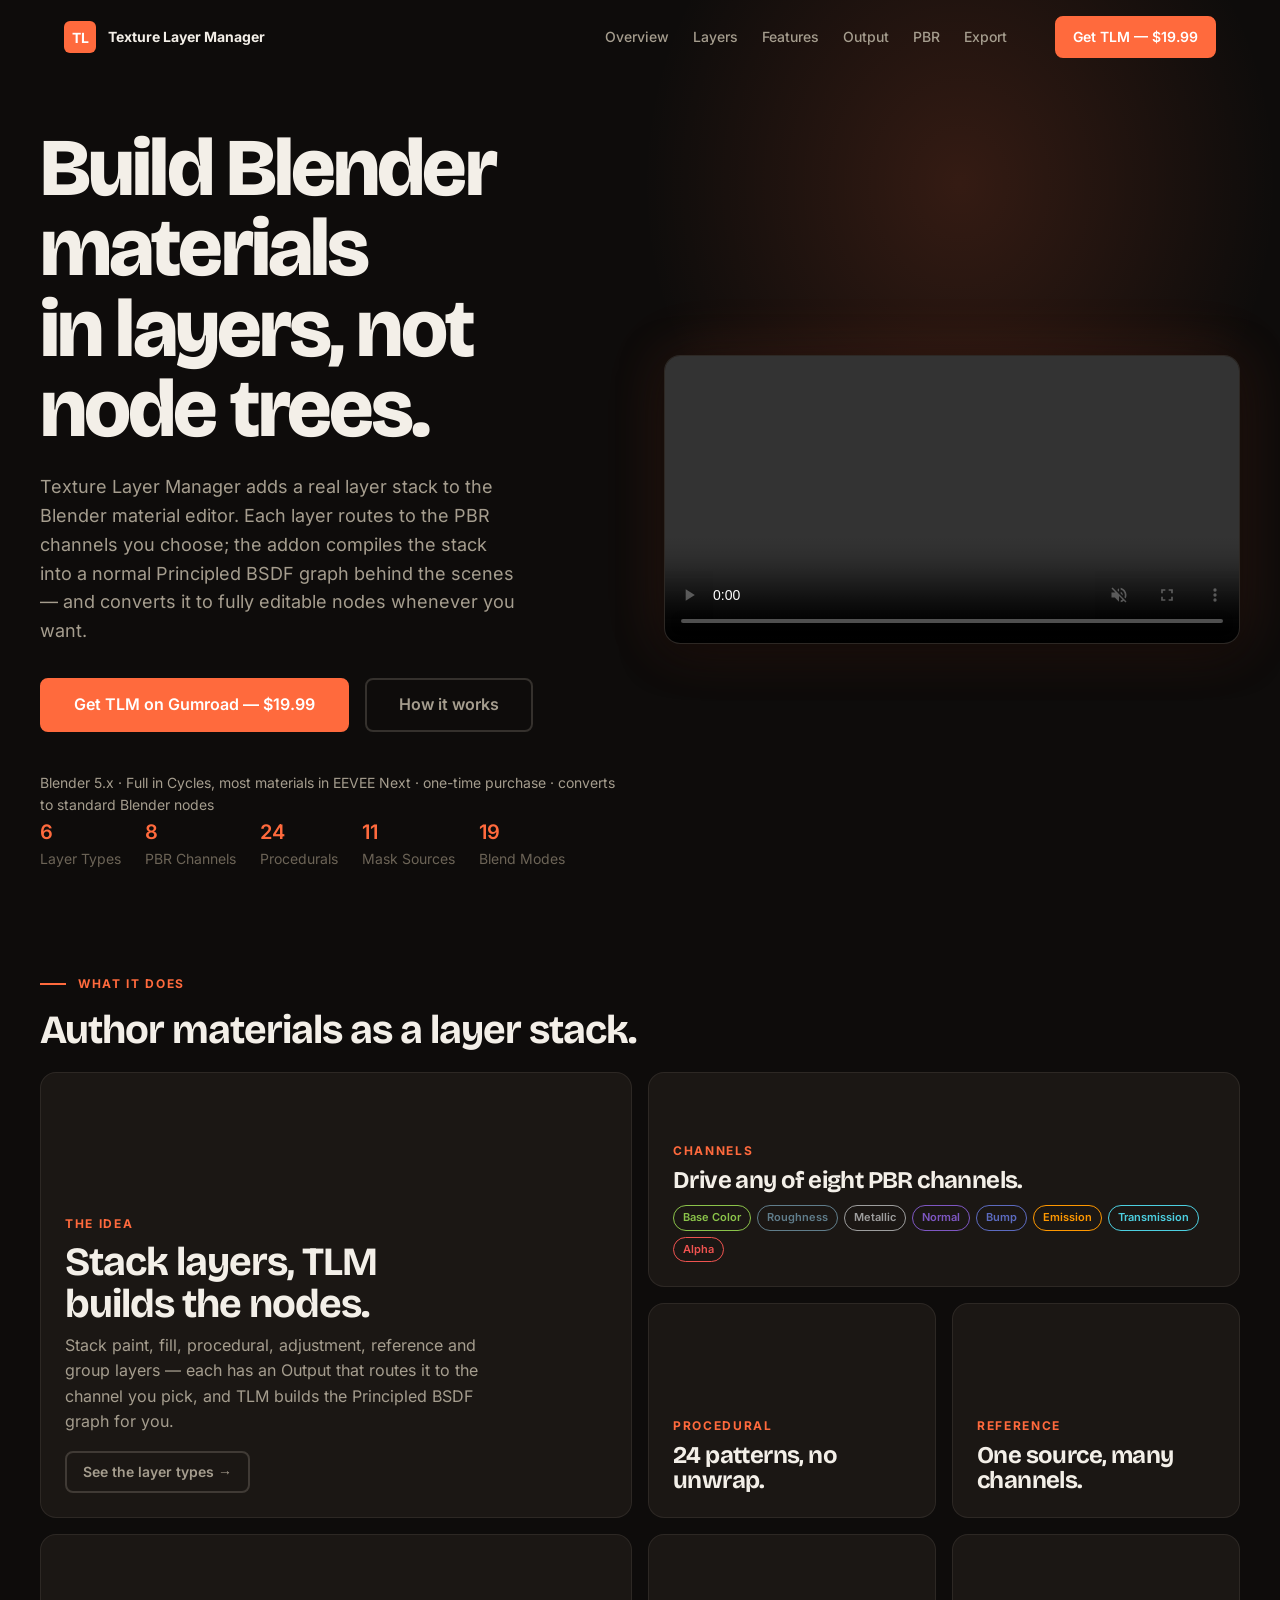
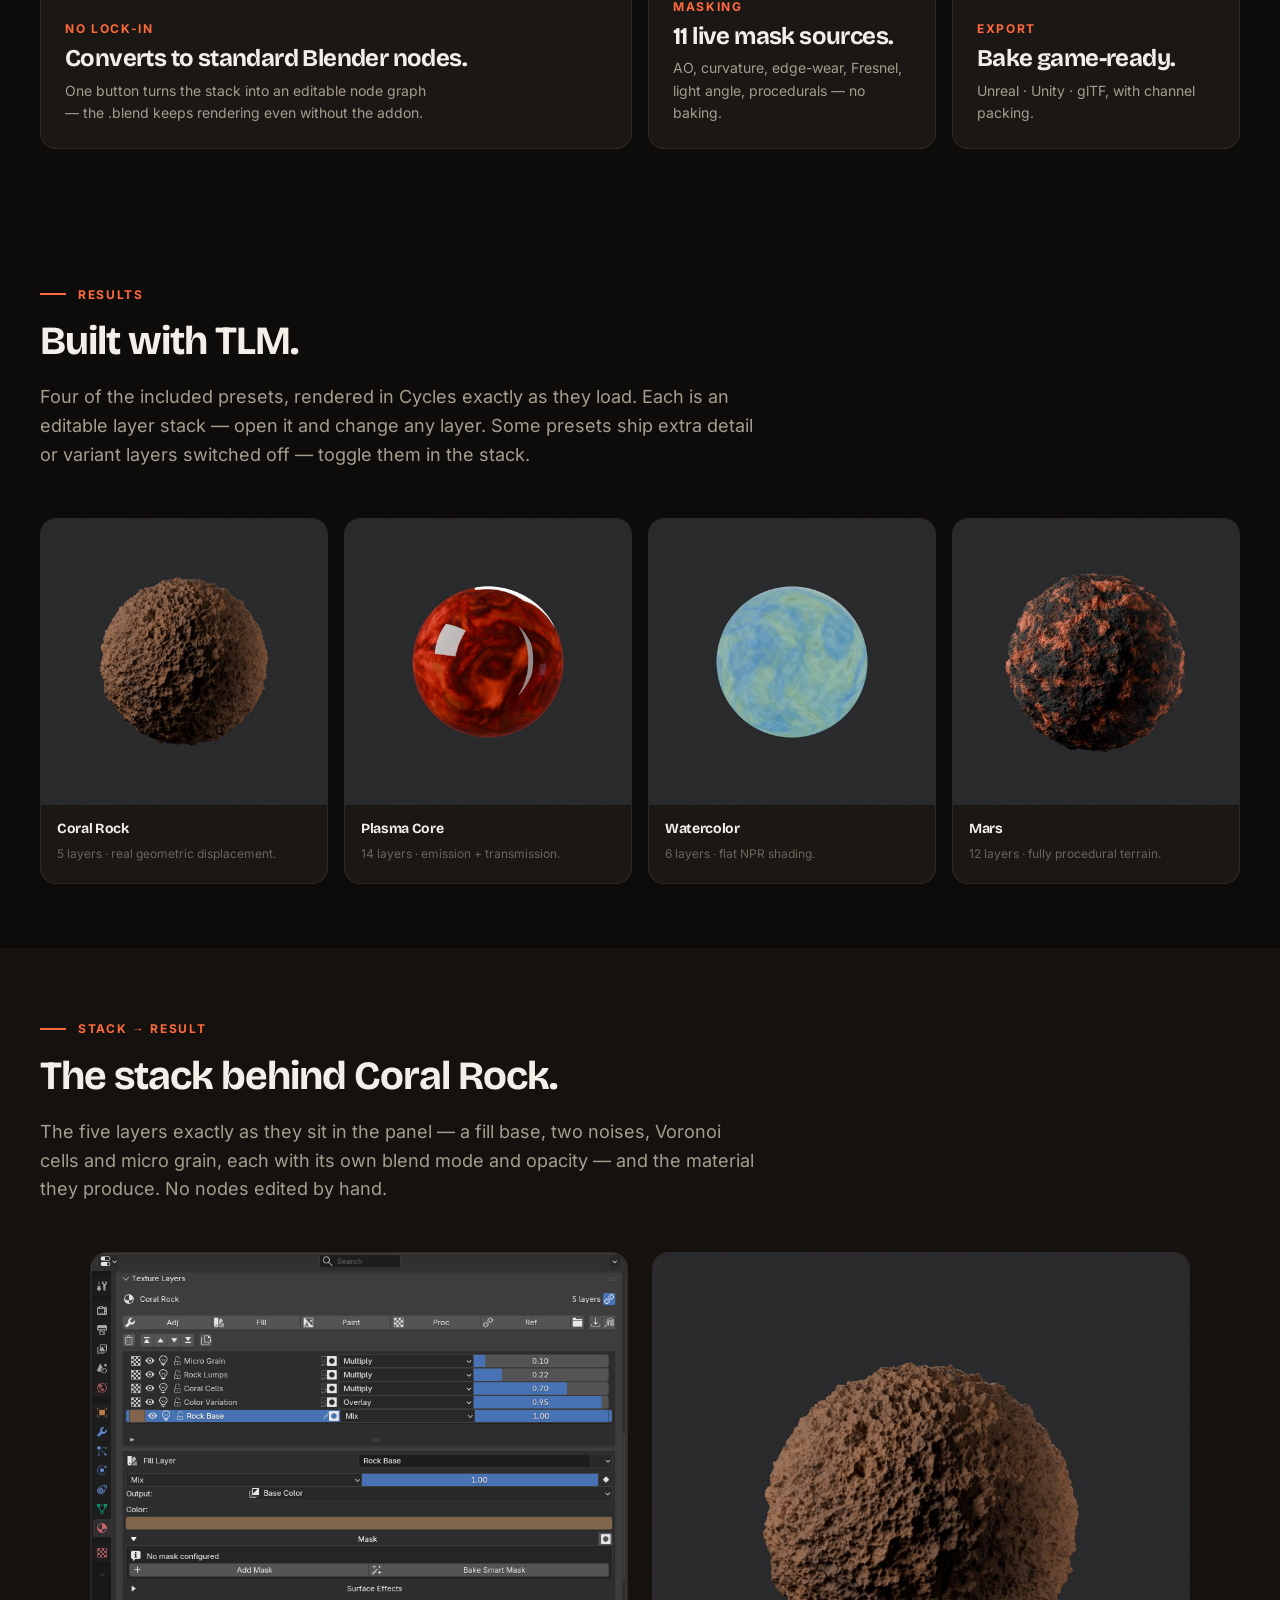
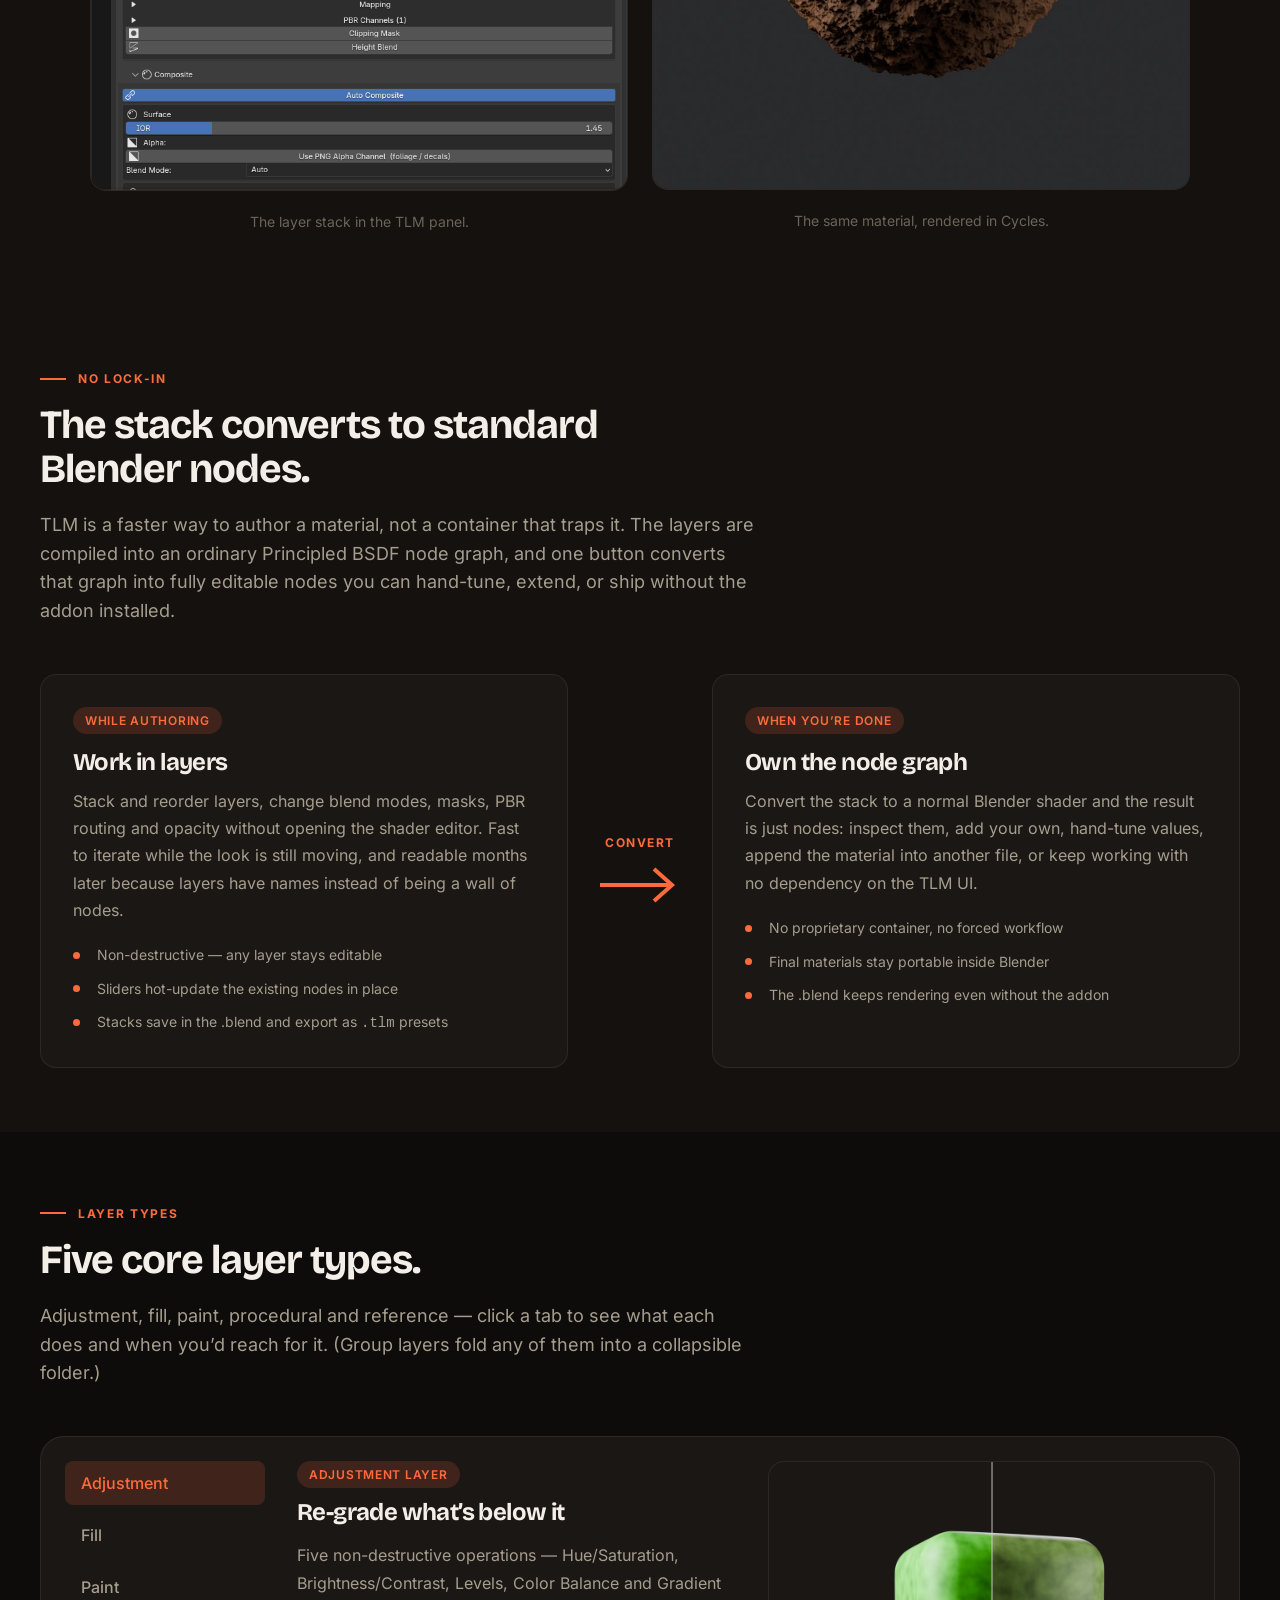
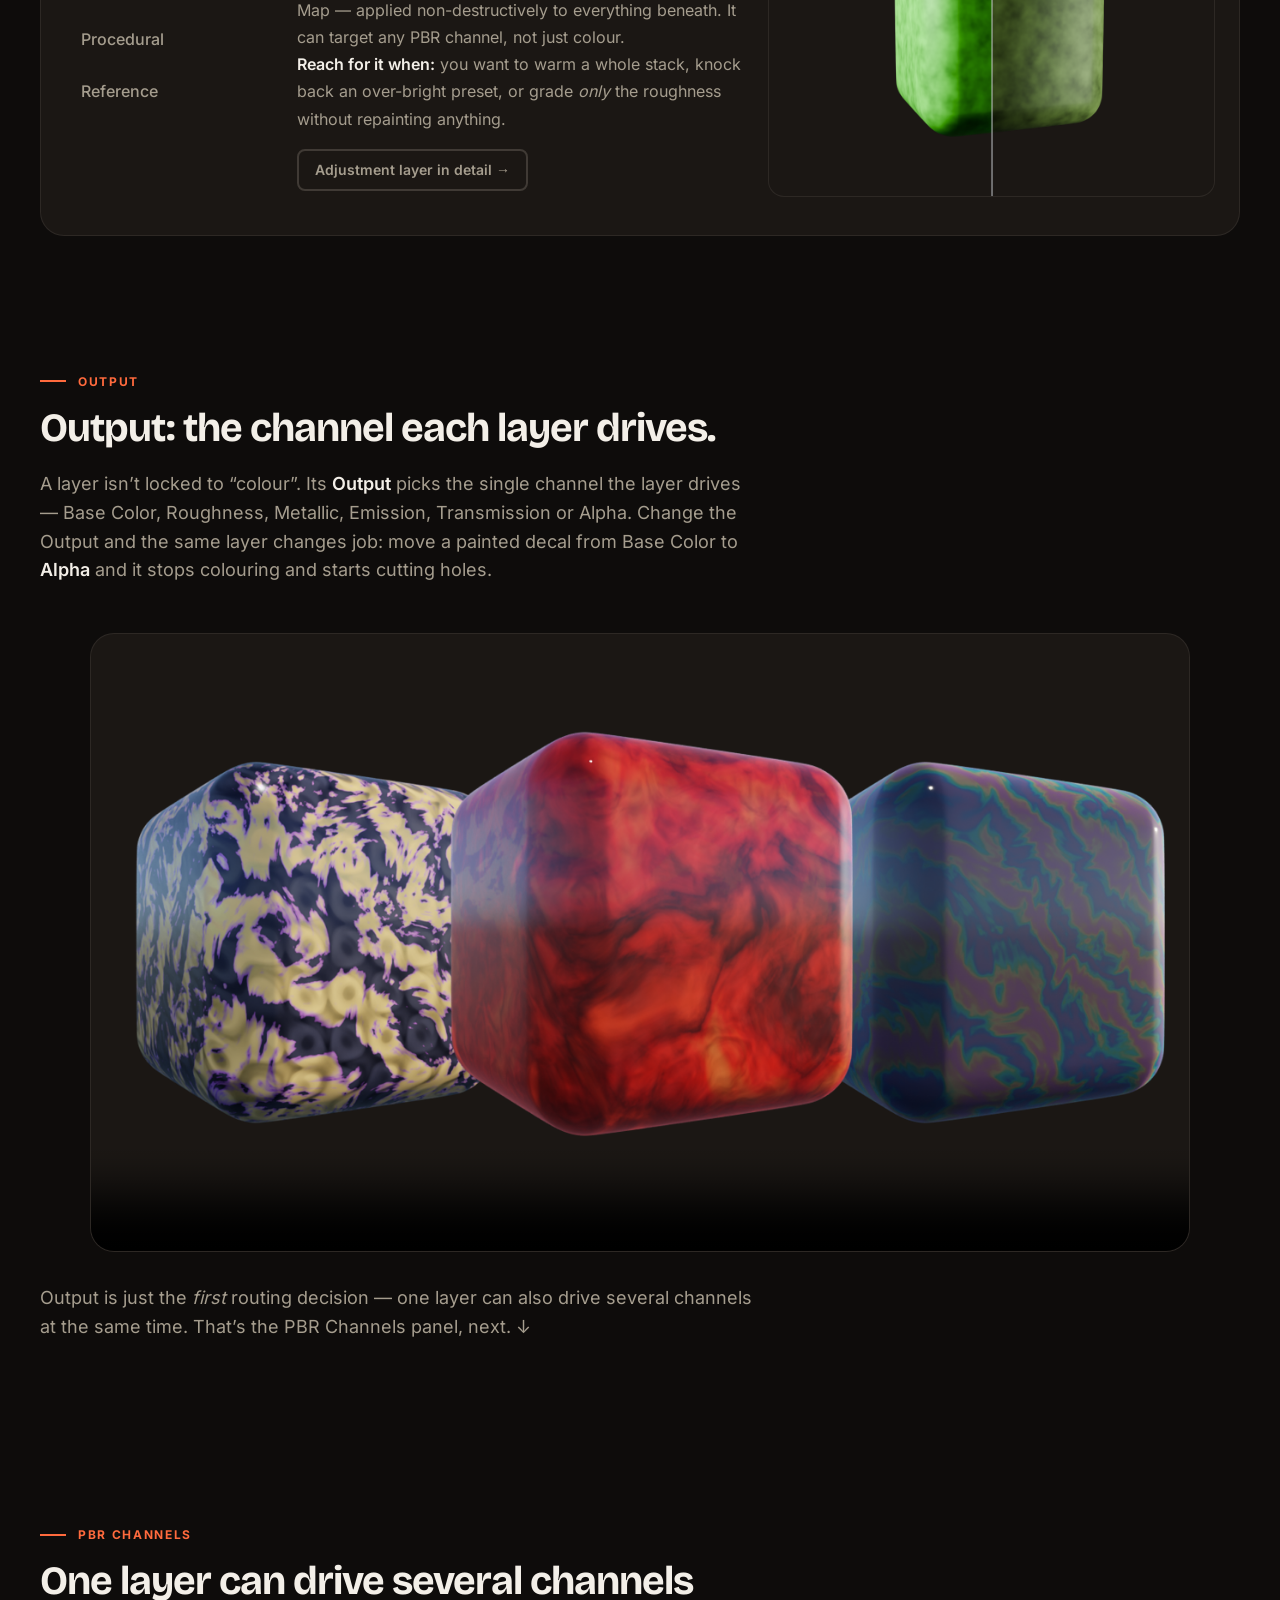
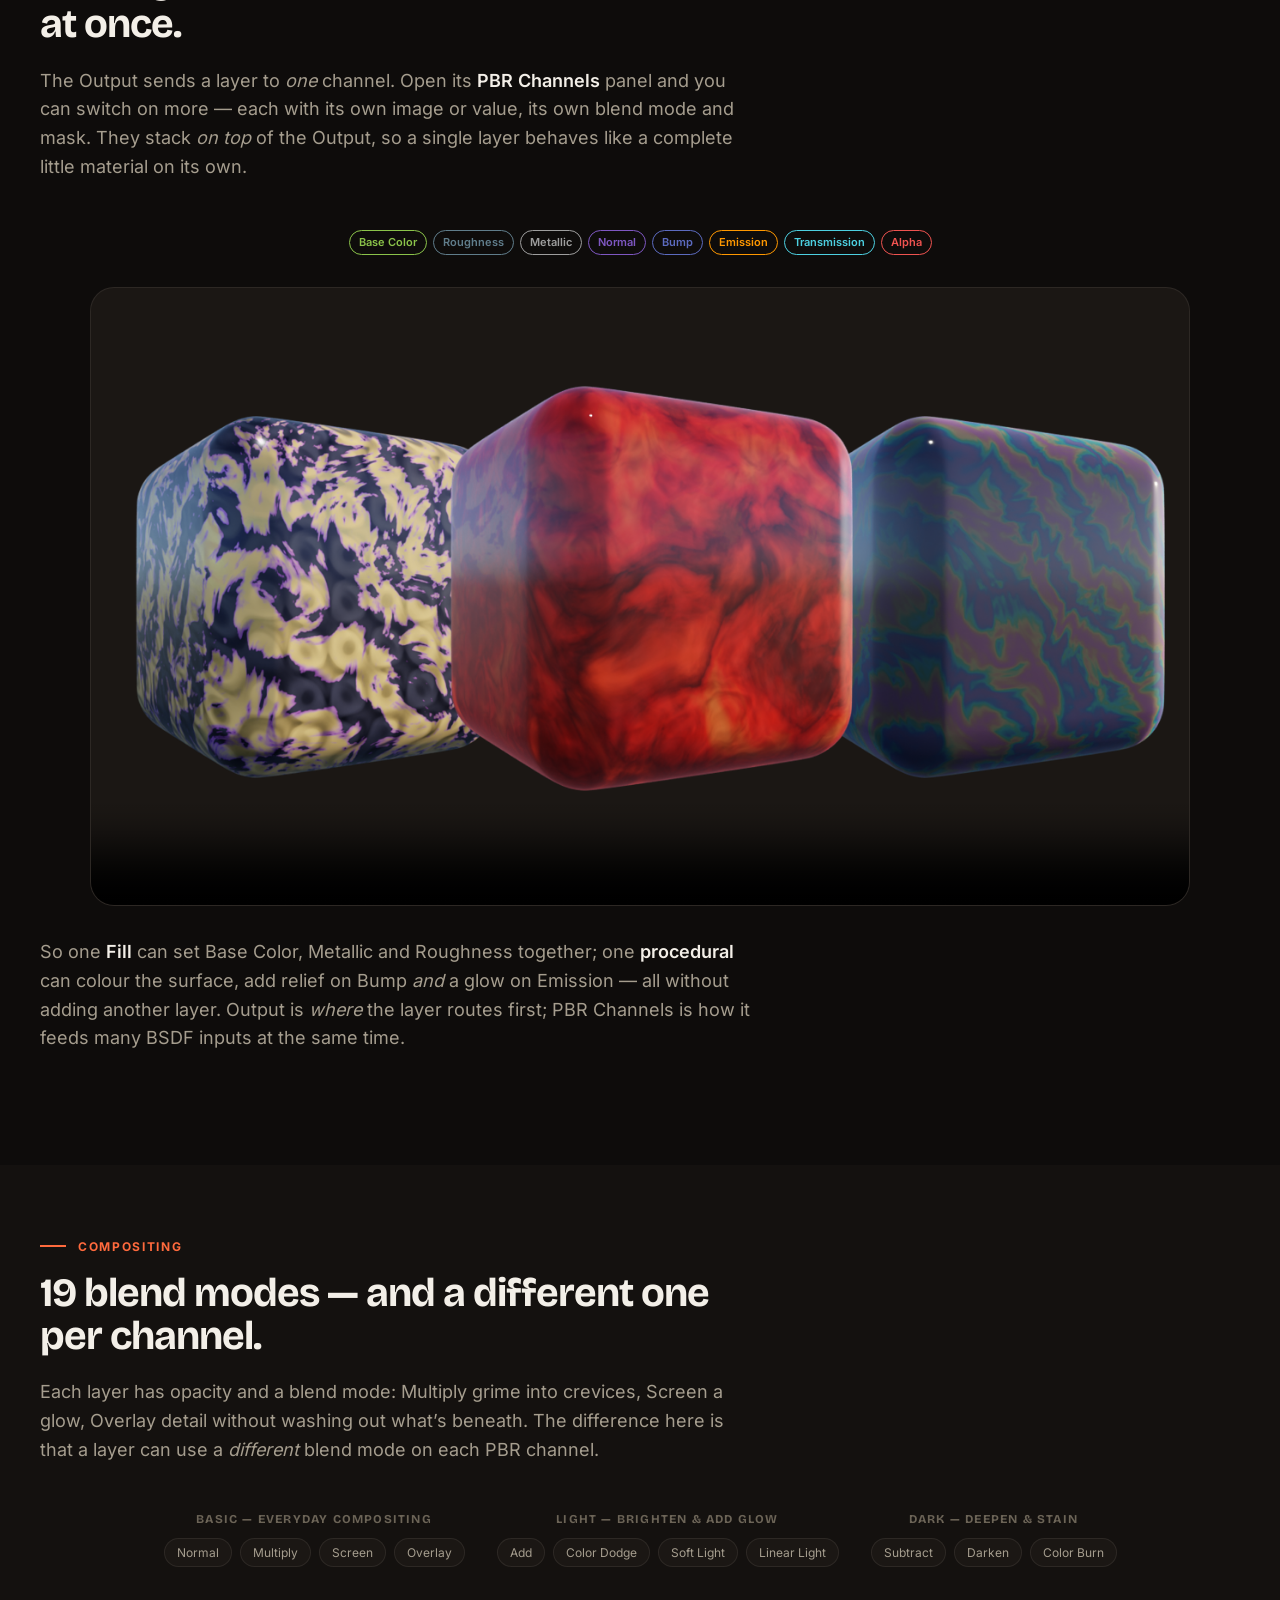
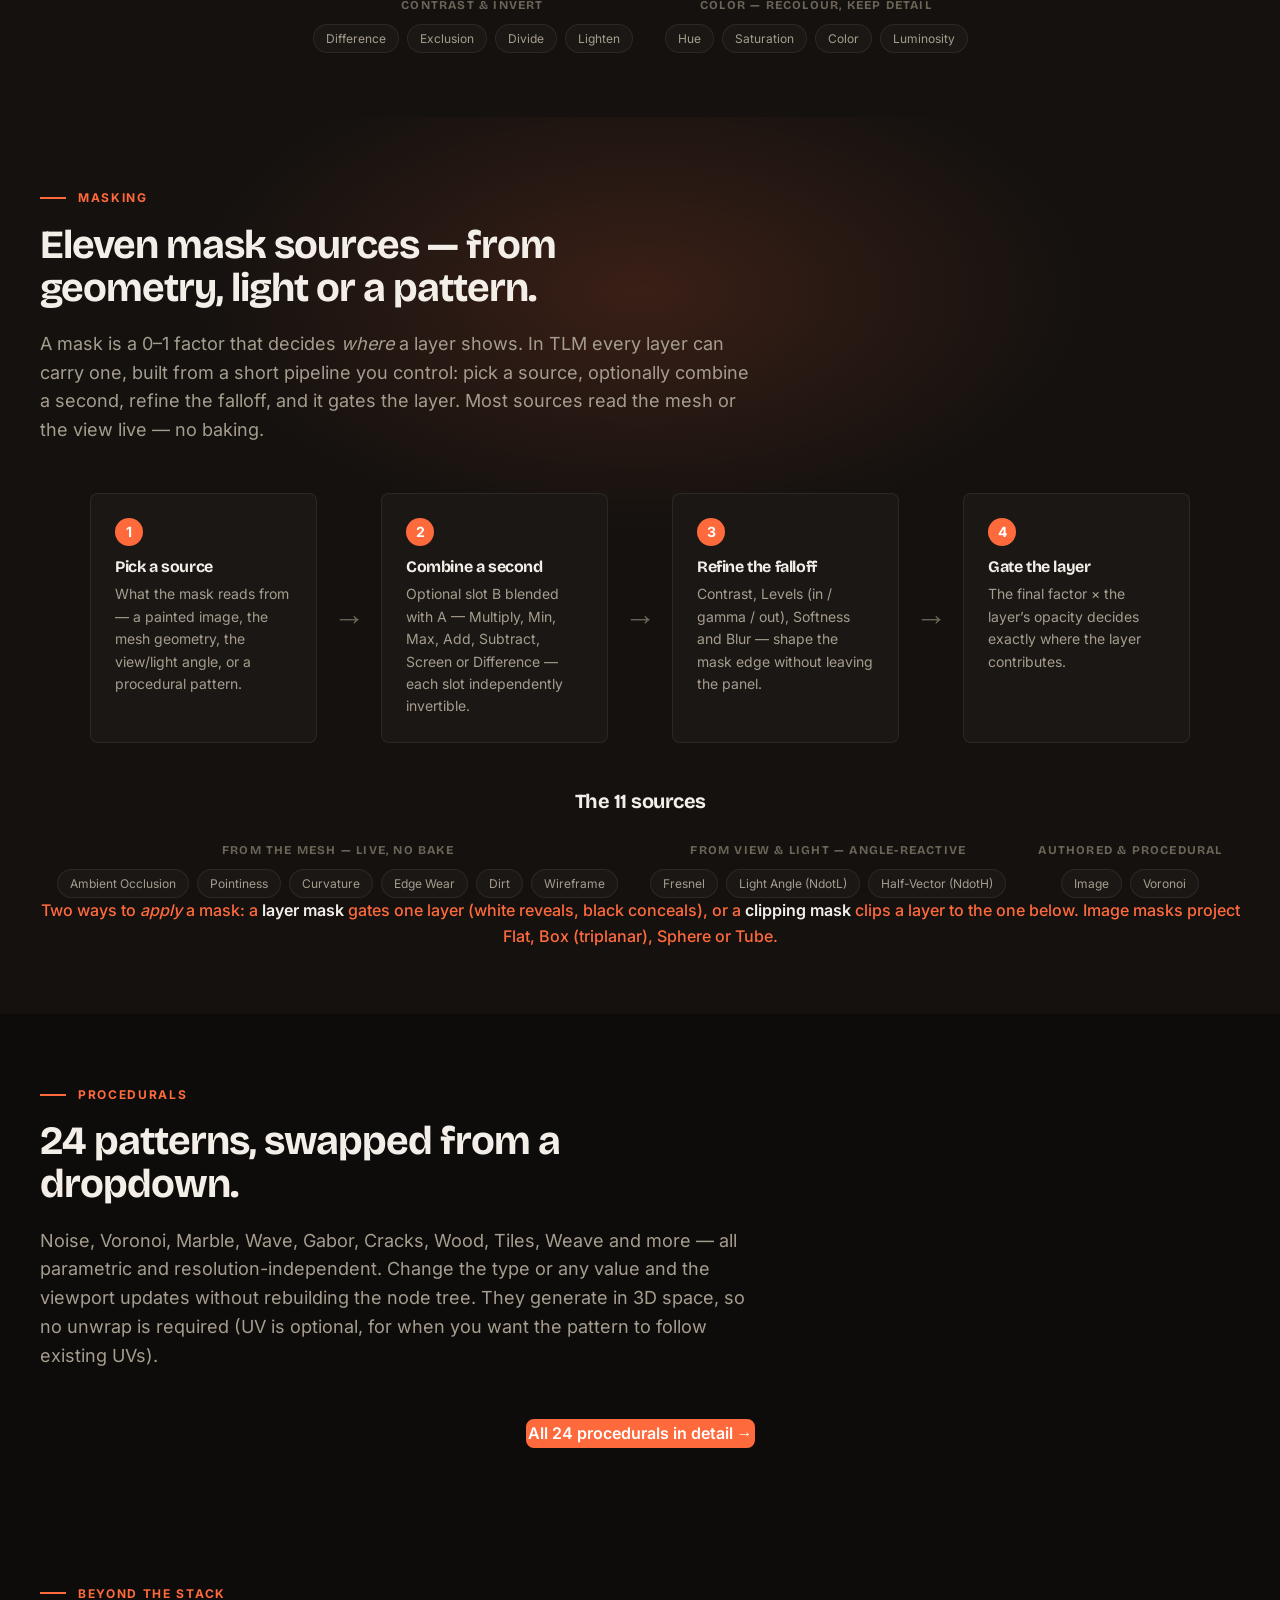
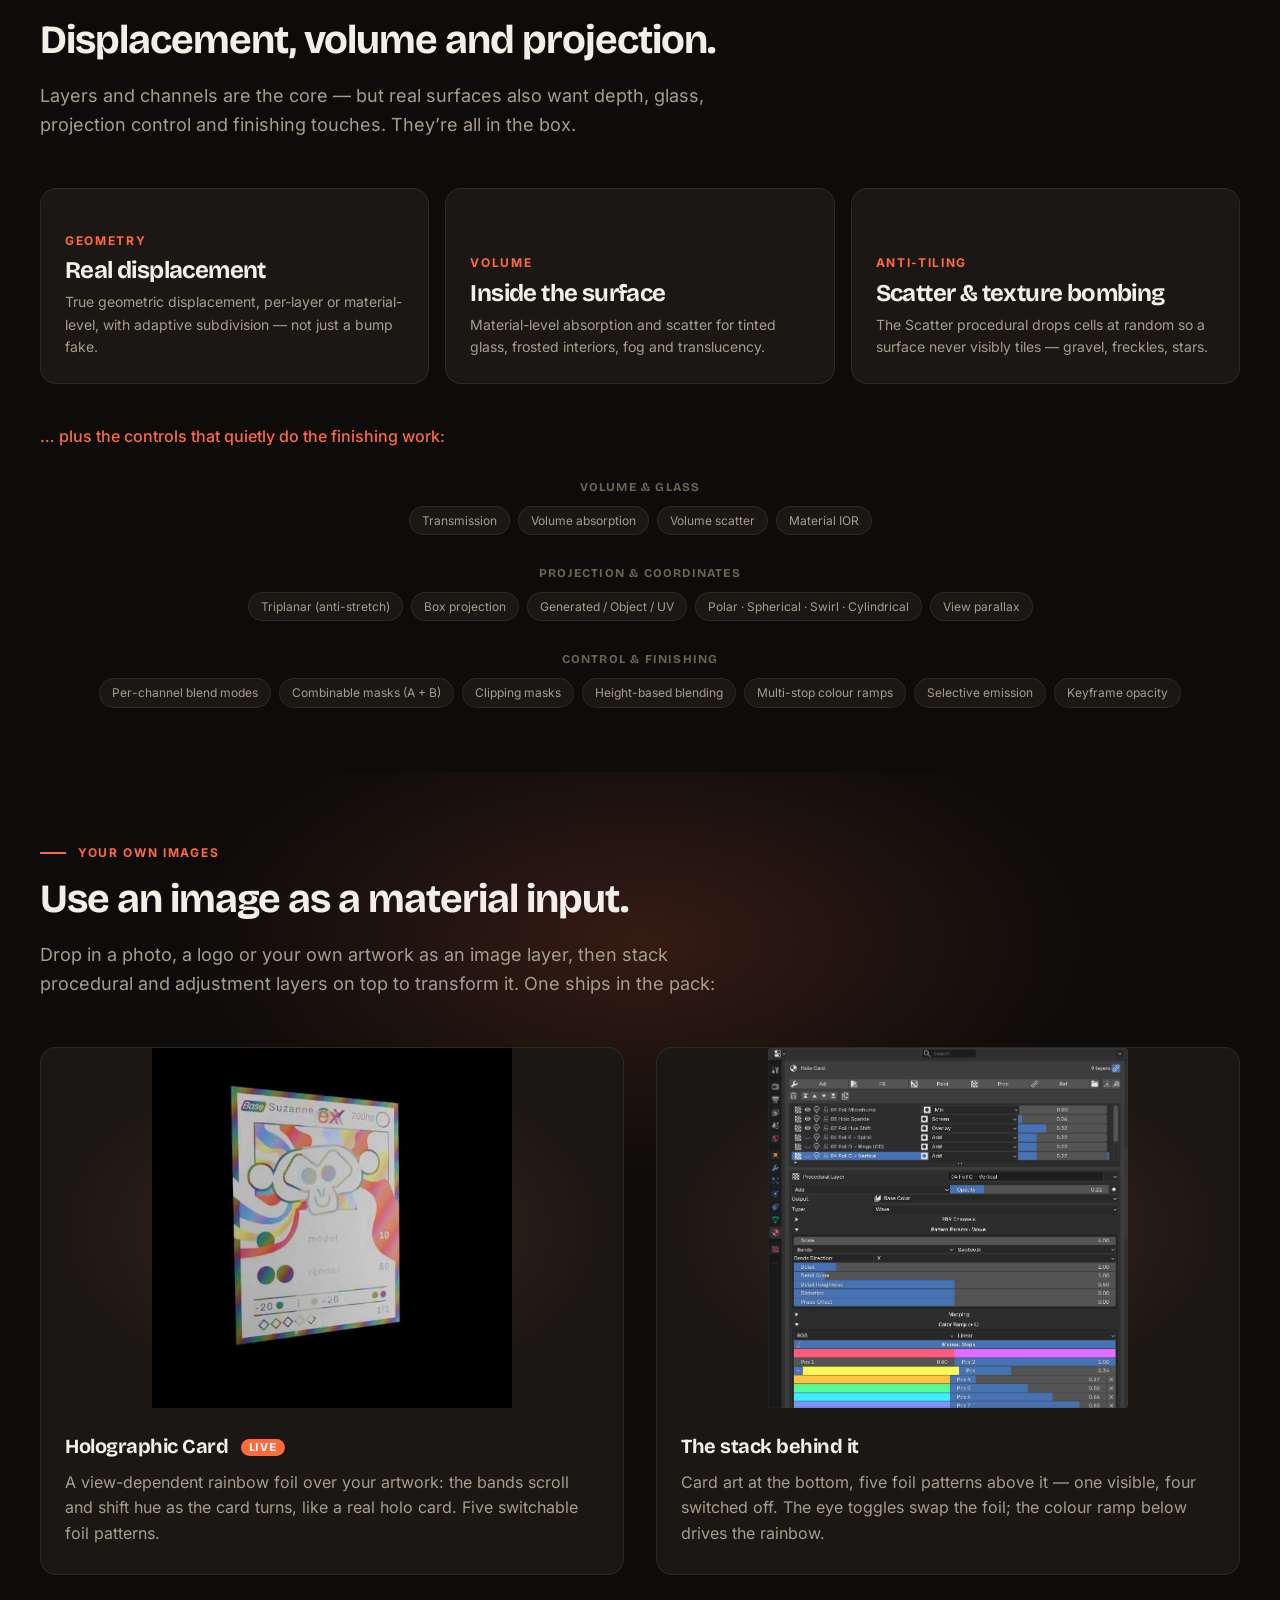
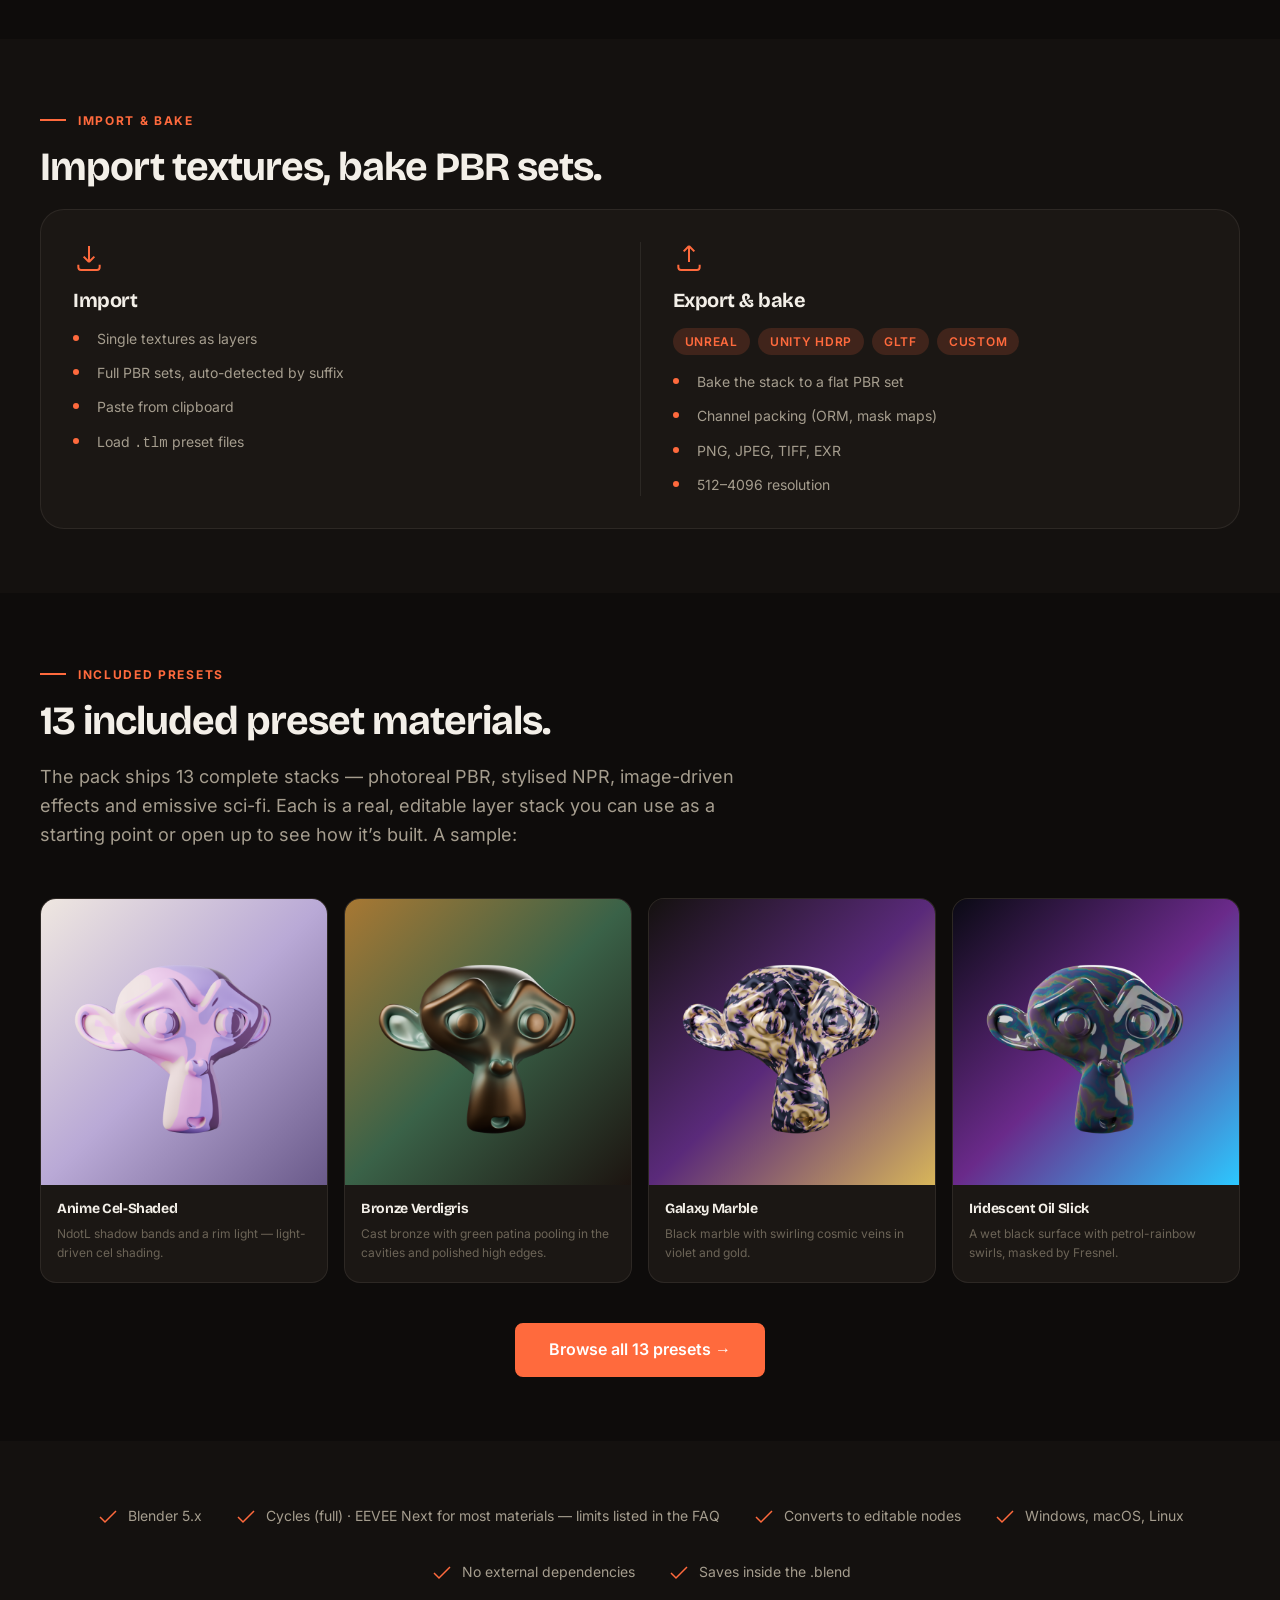
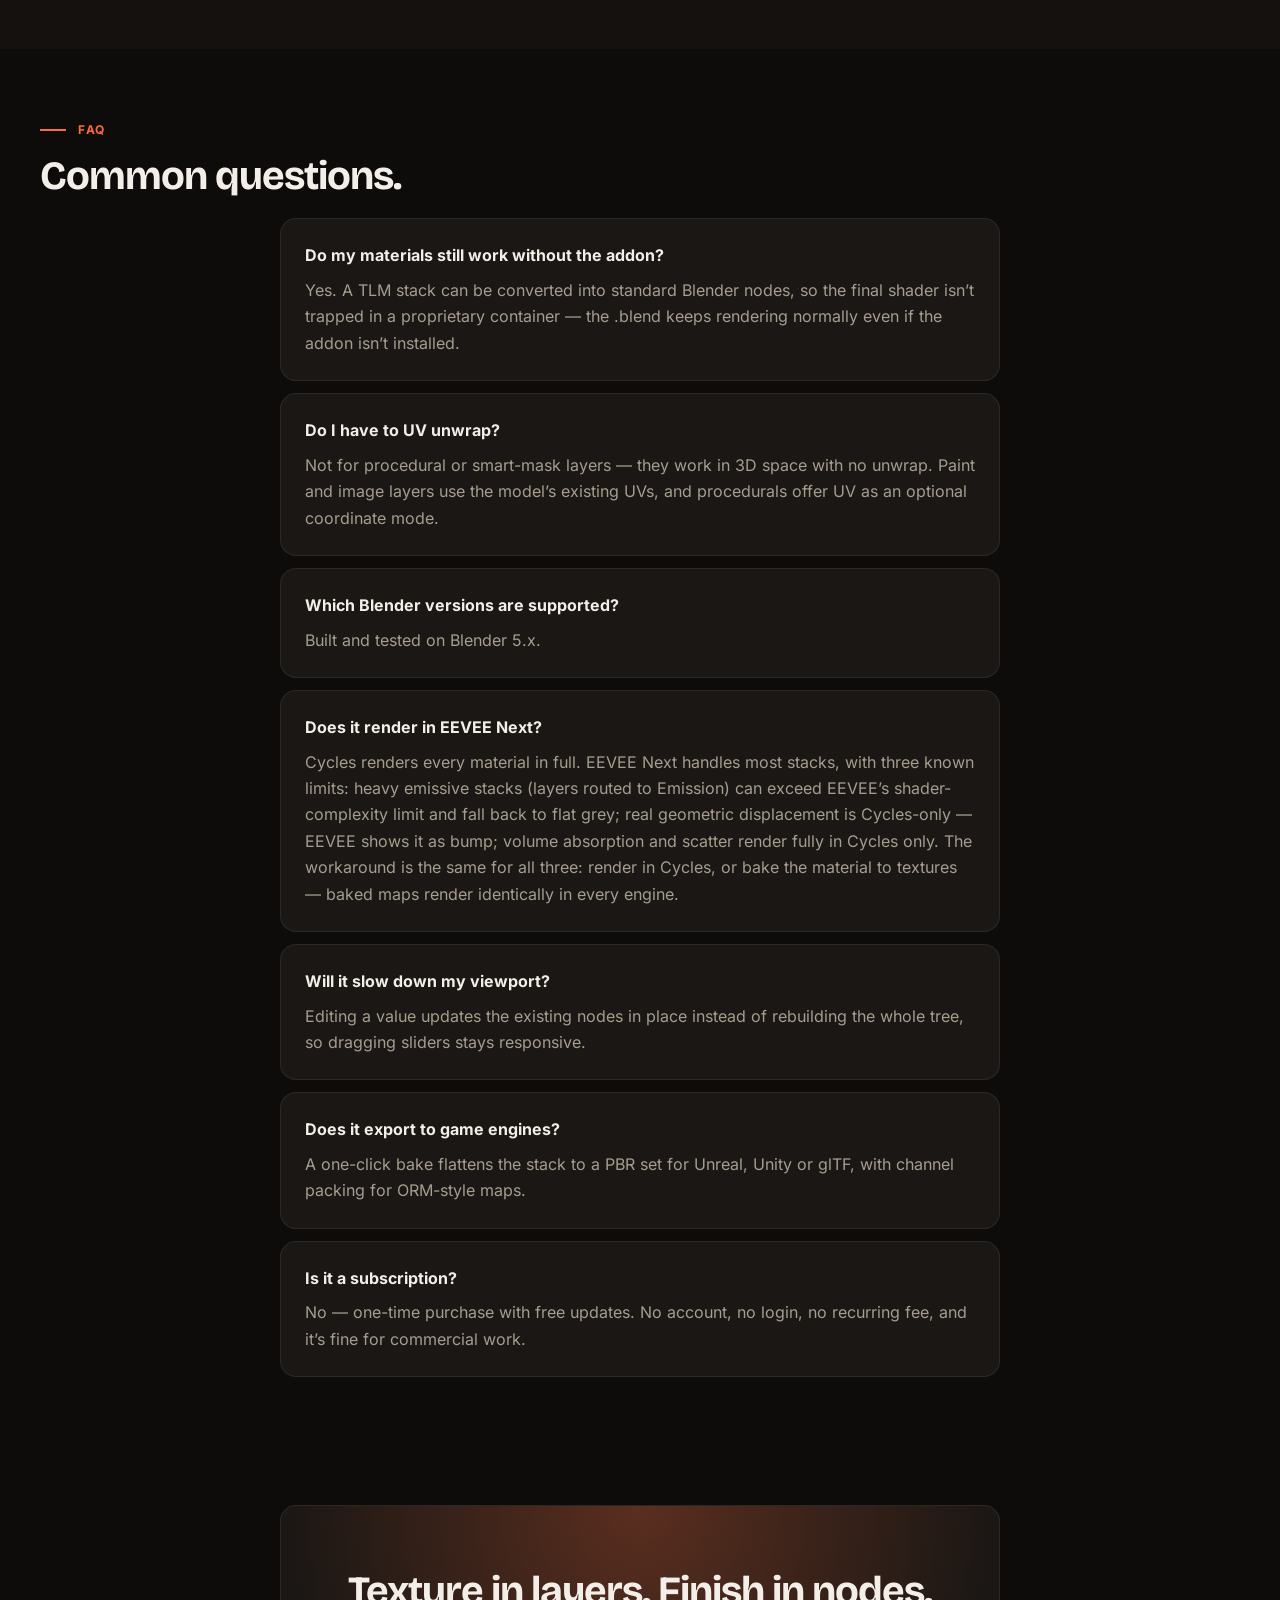
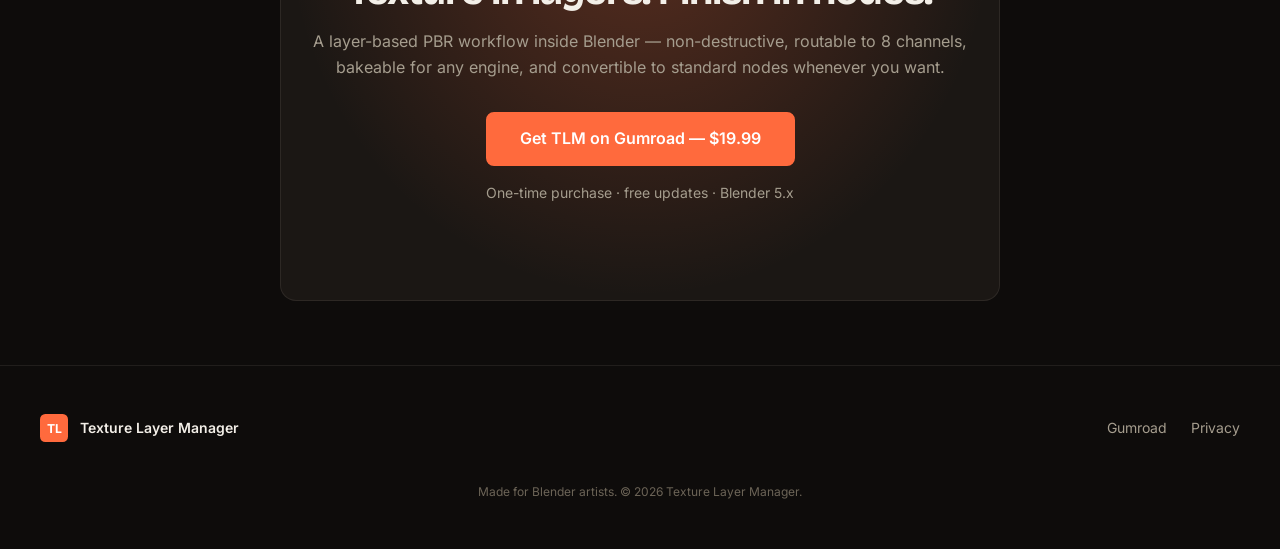
==== commit fe196ba1: "price" ====
--- a/index.html
+++ b/index.html
@@ -73,7 +73,7 @@
                 <p class="hero__subtitle">Texture Layer Manager adds a real layer stack to the Blender material editor. Each layer routes to the PBR channels you choose; the addon compiles the stack into a normal Principled BSDF graph behind the scenes &mdash; and converts it
                     to fully editable nodes whenever you want.</p>
                 <div class="hero__ctas">
-                    <a href="https://eihort.gumroad.com/l/tlm" target="_blank" rel="noopener" class="btn btn--primary btn--lg">Get TLM on Gumroad &mdash; $25</a>
+                    <a href="https://eihort.gumroad.com/l/tlm" target="_blank" rel="noopener" class="btn btn--primary btn--lg">Get TLM on Gumroad &mdash; $19.99</a>
                     <a href="#overview" class="btn btn--outline btn--lg">How it works</a>
                 </div>
                 <p class="hero__trust">Blender 5.x &middot; Full in Cycles, most materials in EEVEE Next &middot; one-time purchase &middot; converts to standard Blender nodes</p>
@@ -778,7 +778,7 @@
         <div class="ctaband__inner reveal">
             <h2>Texture in layers. Finish in nodes.</h2>
             <p>A layer-based PBR workflow inside Blender &mdash; non-destructive, routable to 8 channels, bakeable for any engine, and convertible to standard nodes whenever you want.</p>
-            <a href="https://eihort.gumroad.com/l/tlm" target="_blank" rel="noopener" class="btn btn--primary btn--lg">Get TLM on Gumroad &mdash; $25</a>
+            <a href="https://eihort.gumroad.com/l/tlm" target="_blank" rel="noopener" class="btn btn--primary btn--lg">Get TLM on Gumroad &mdash; $19.99</a>
             <p class="ctaband__note">One-time purchase &middot; free updates &middot; Blender 5.x</p>
         </div>
     </section>
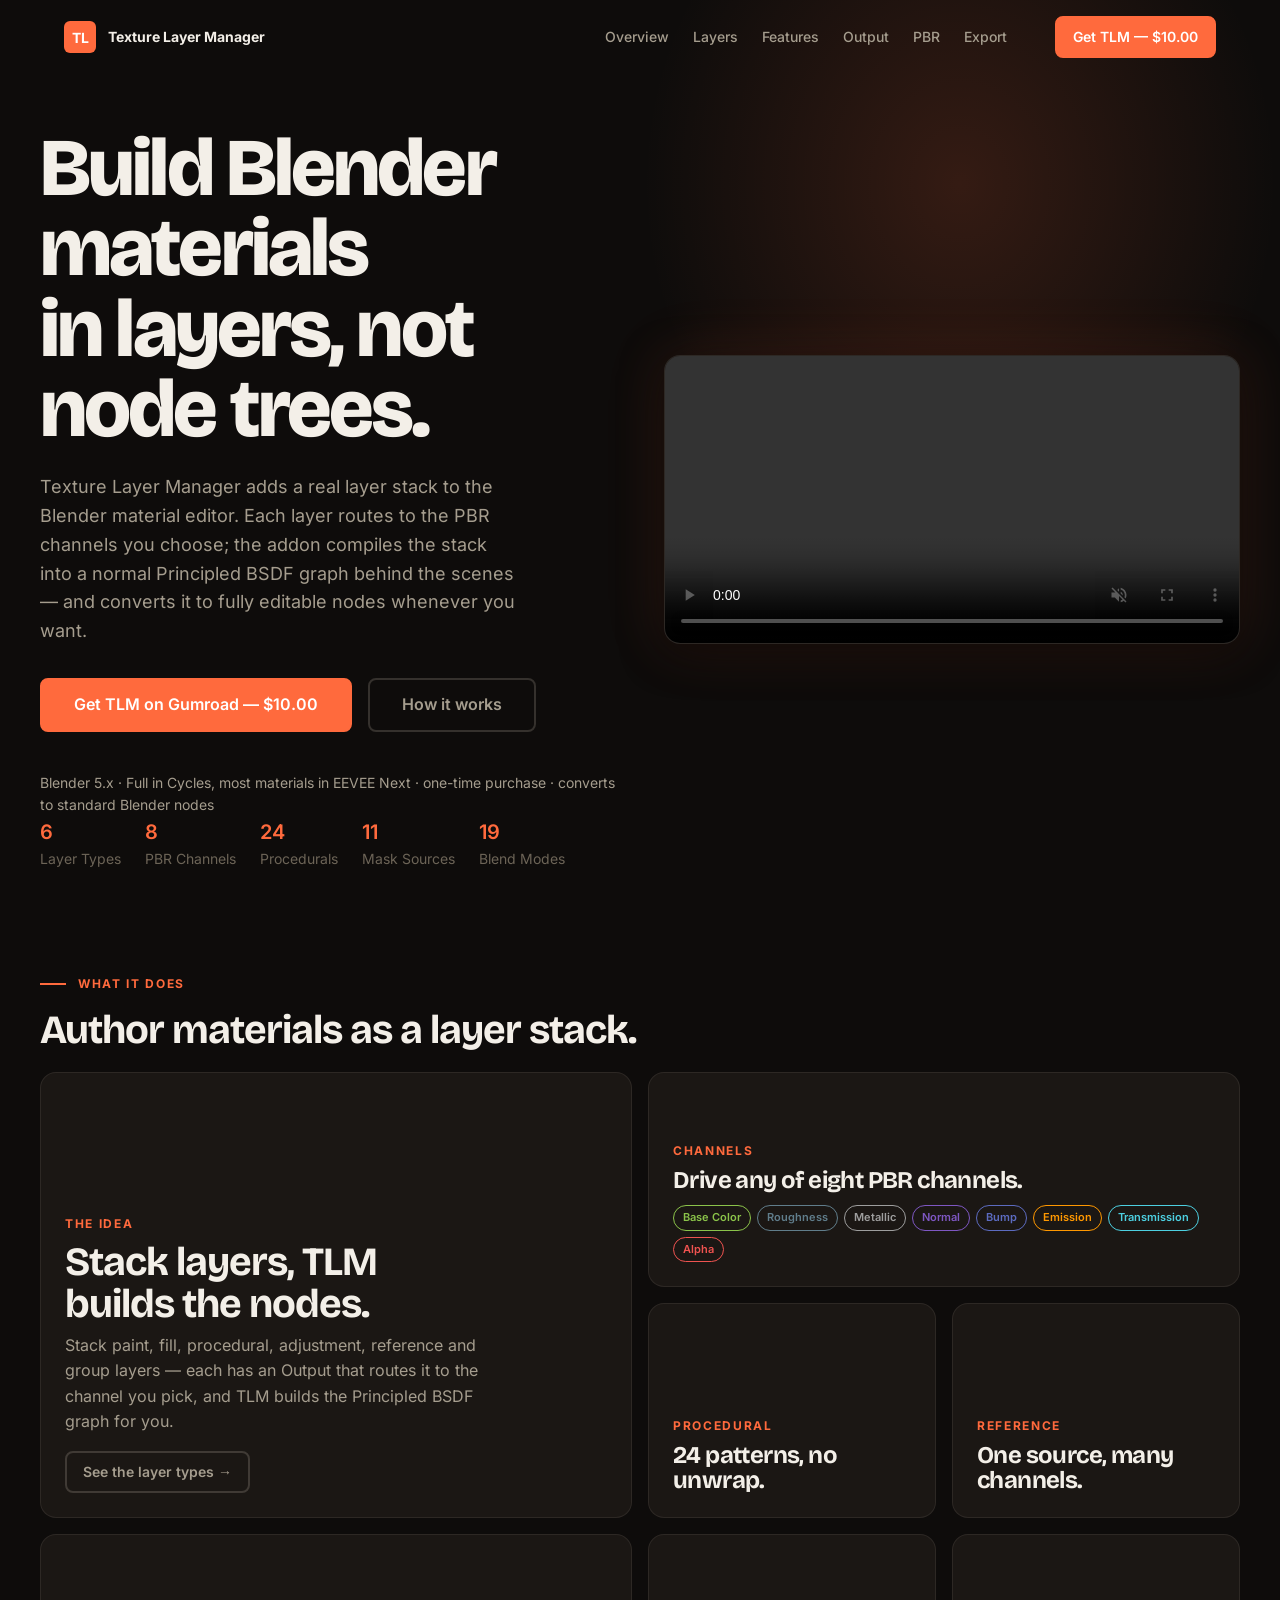
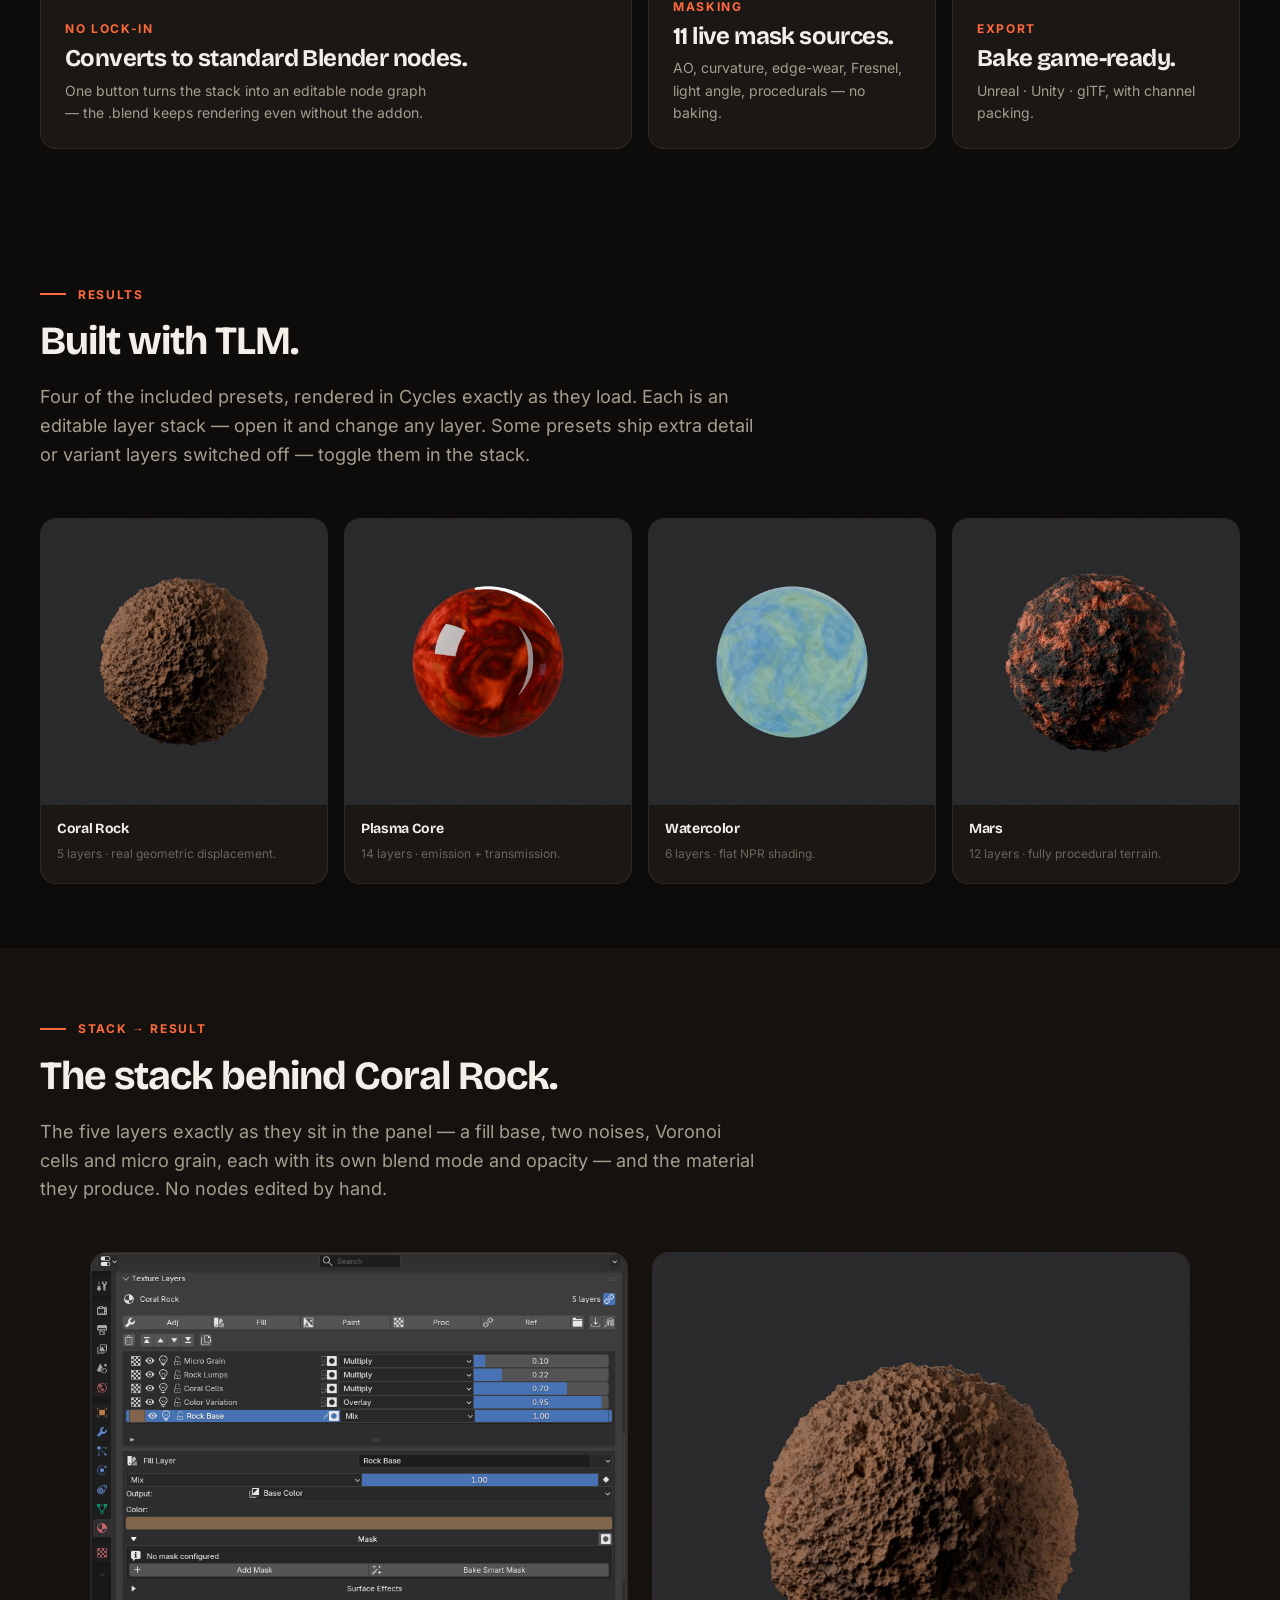
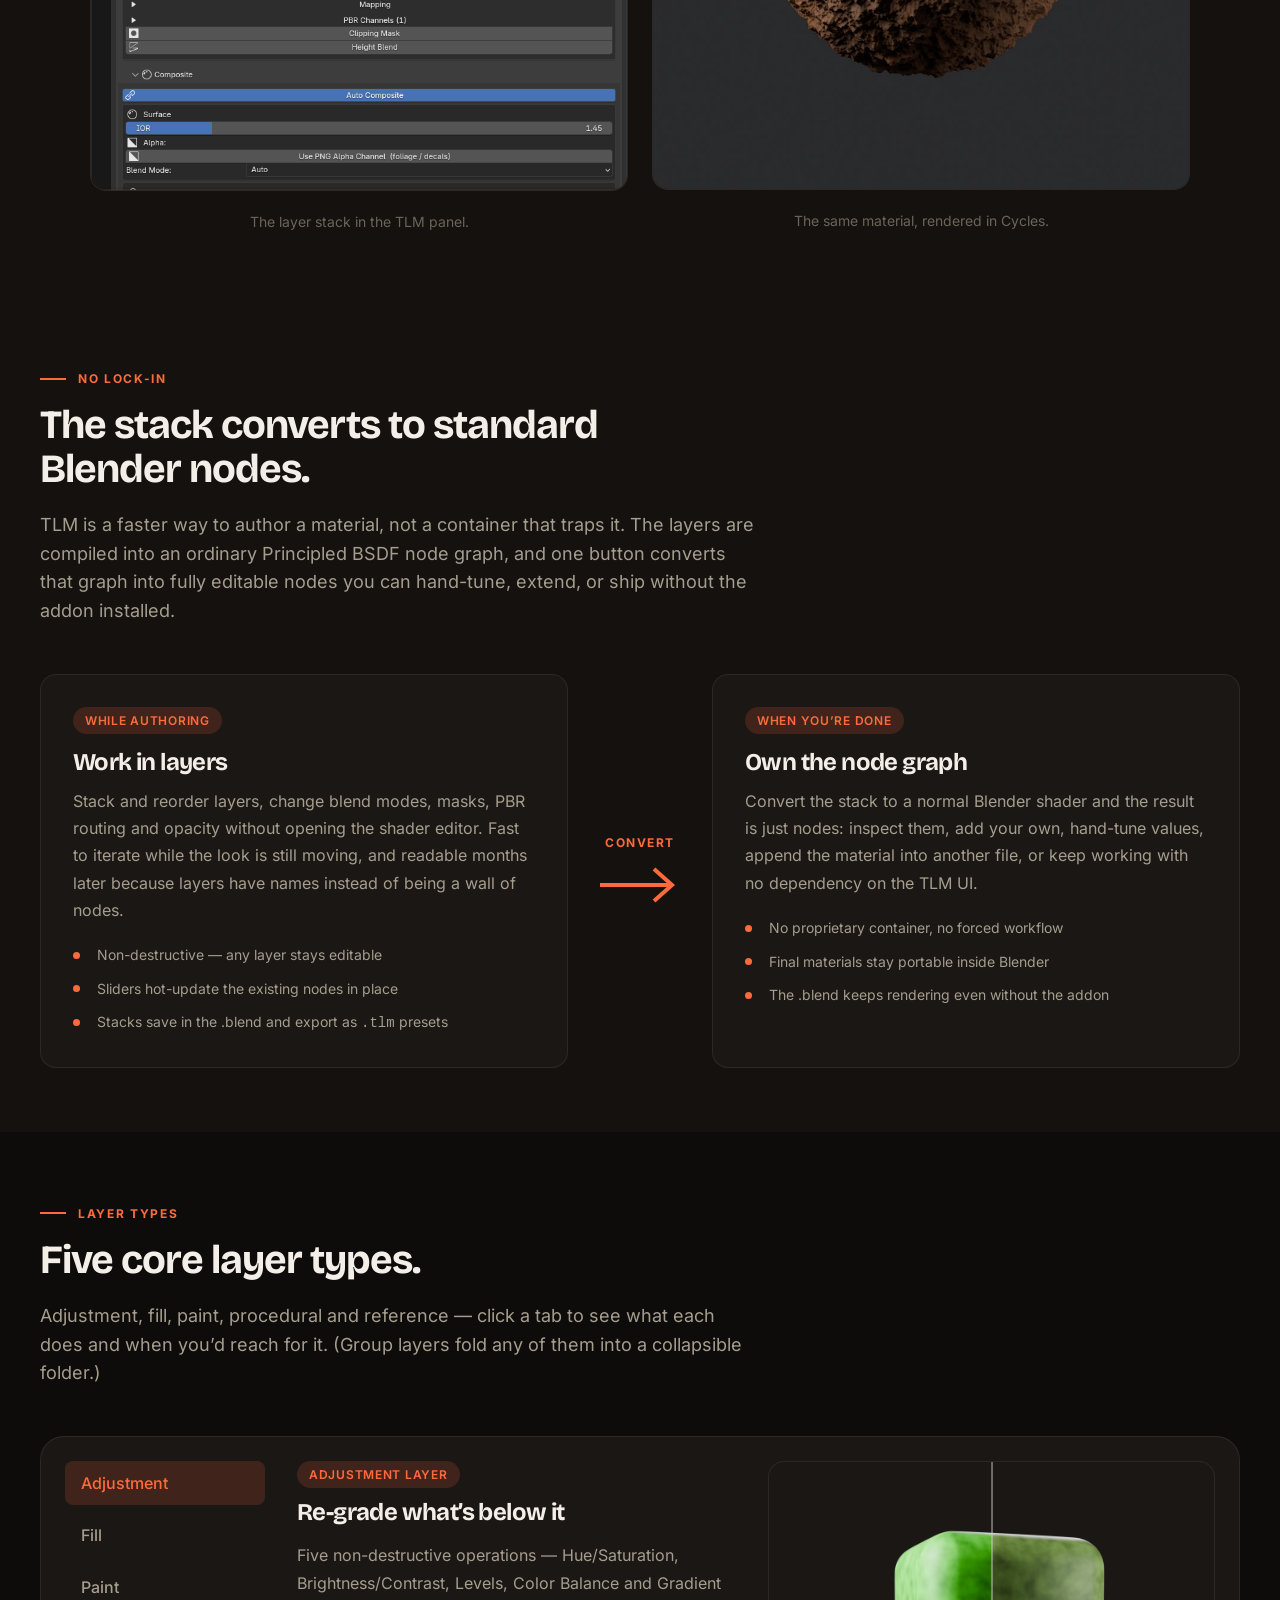
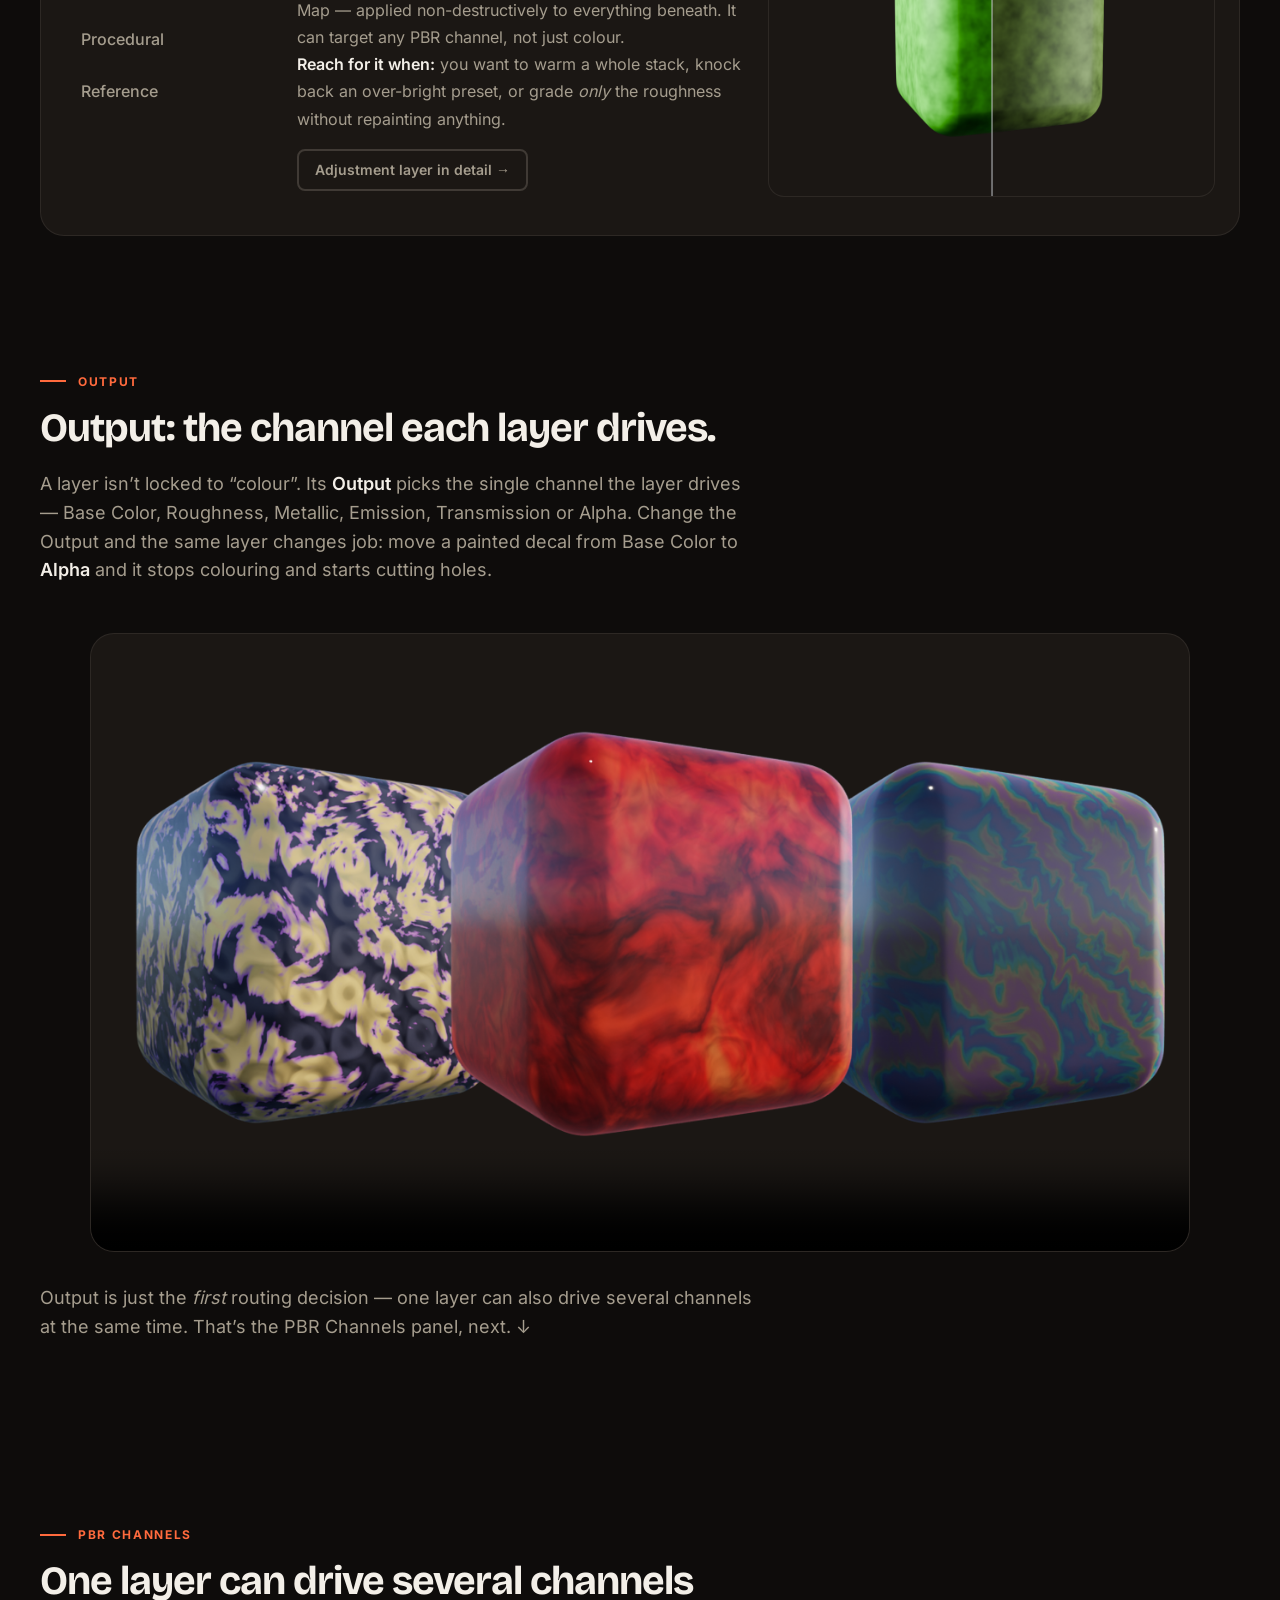
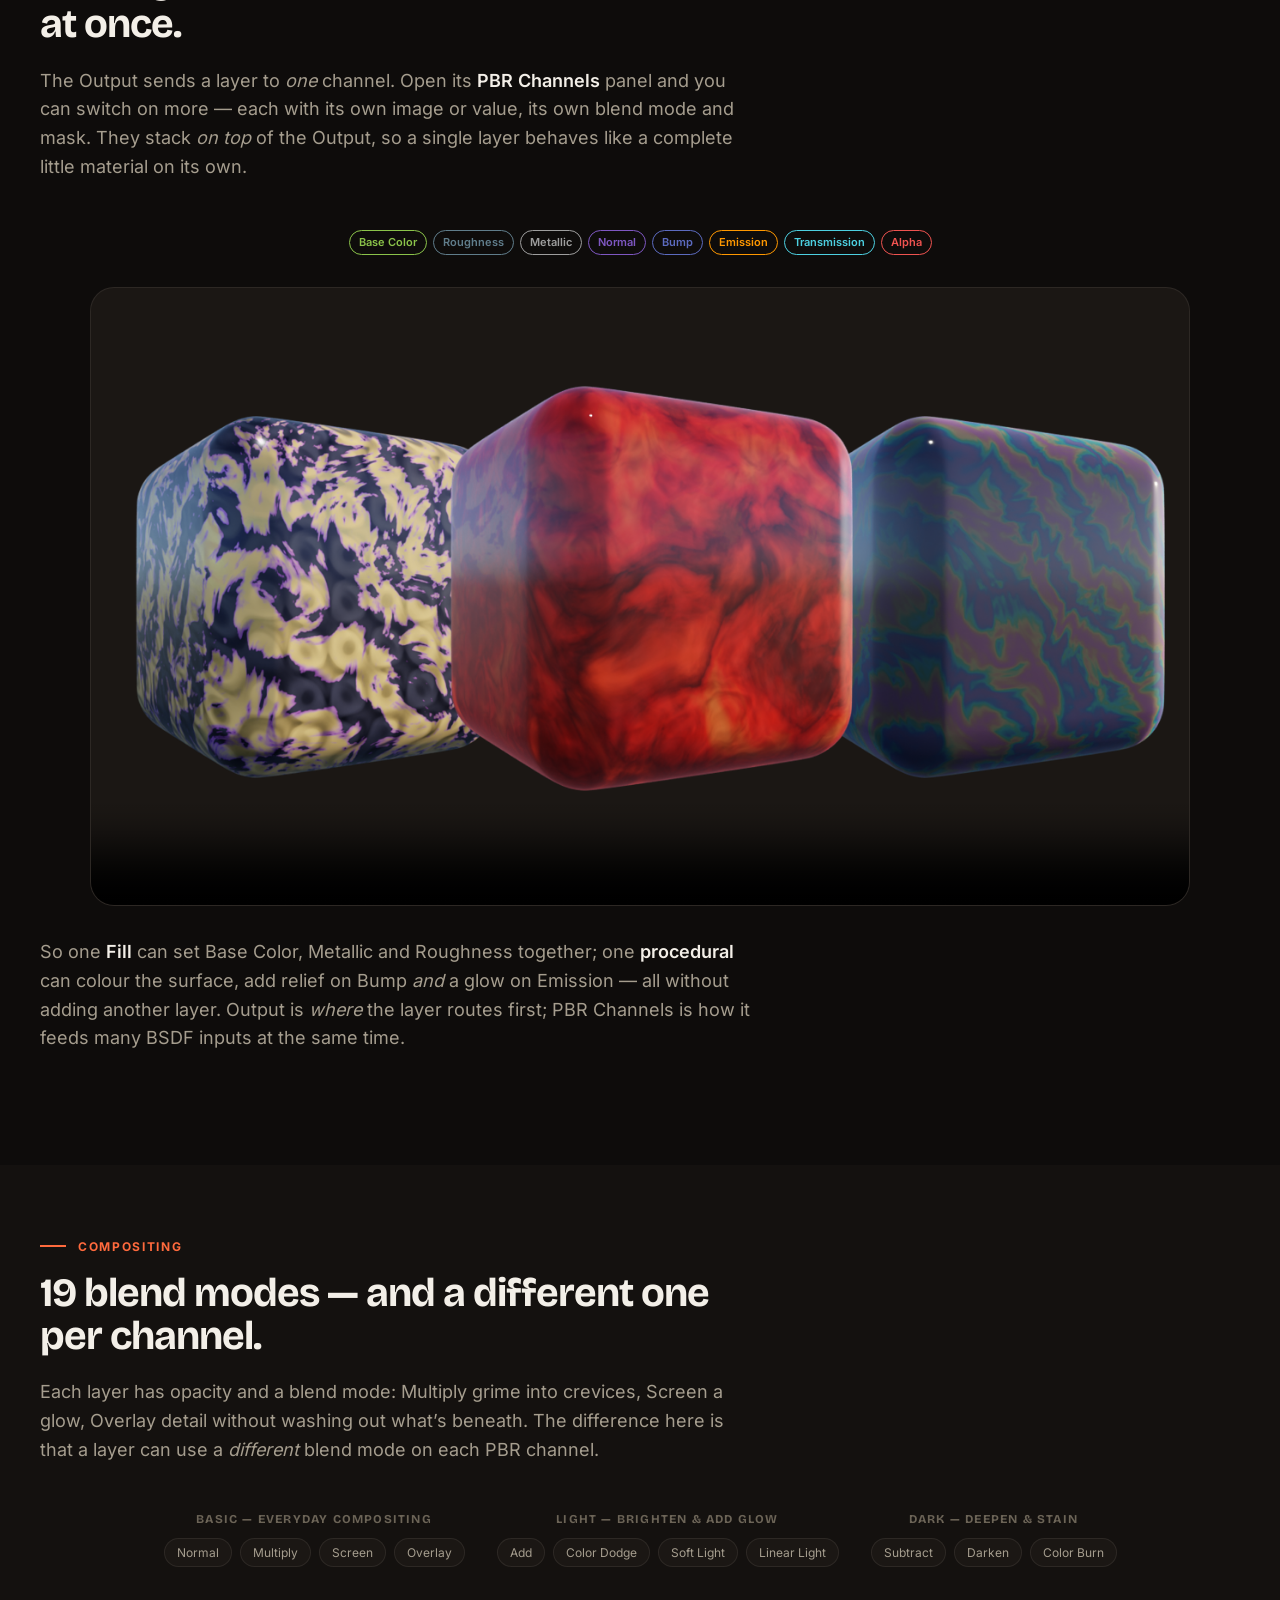
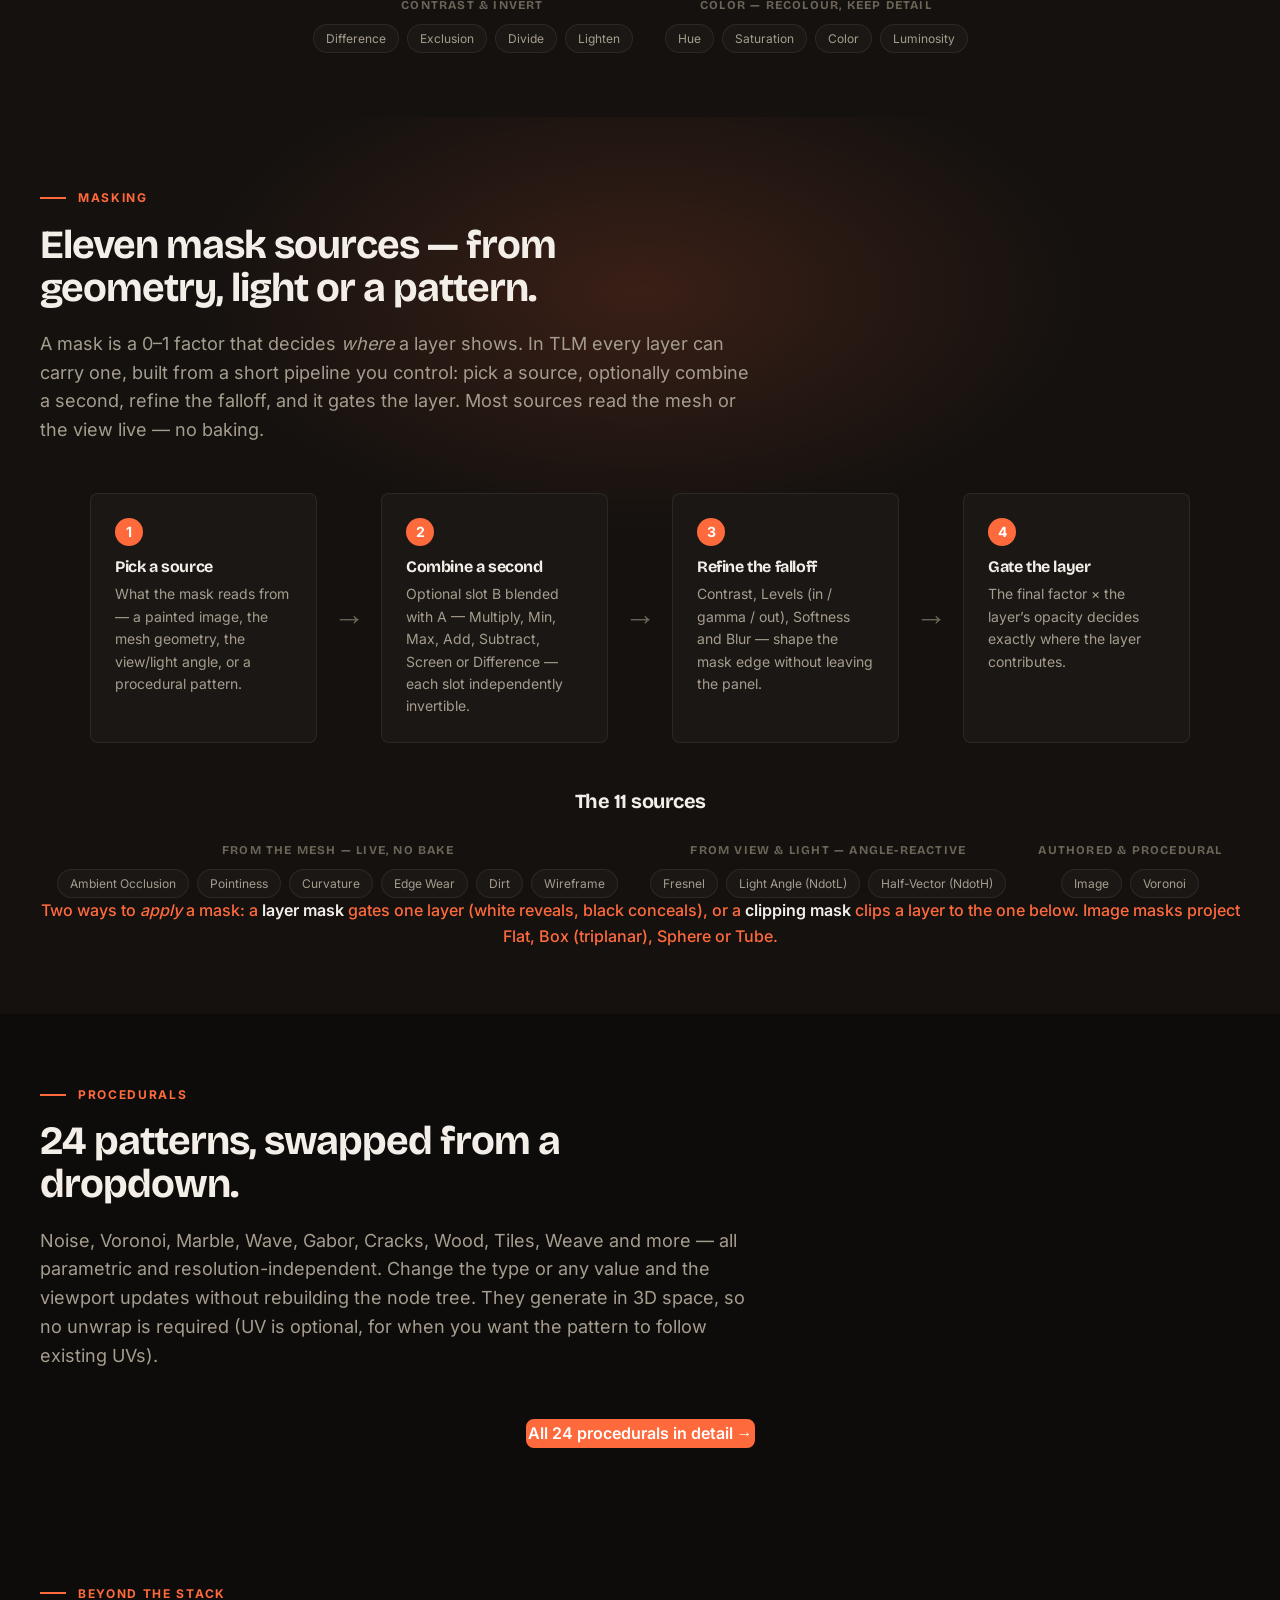
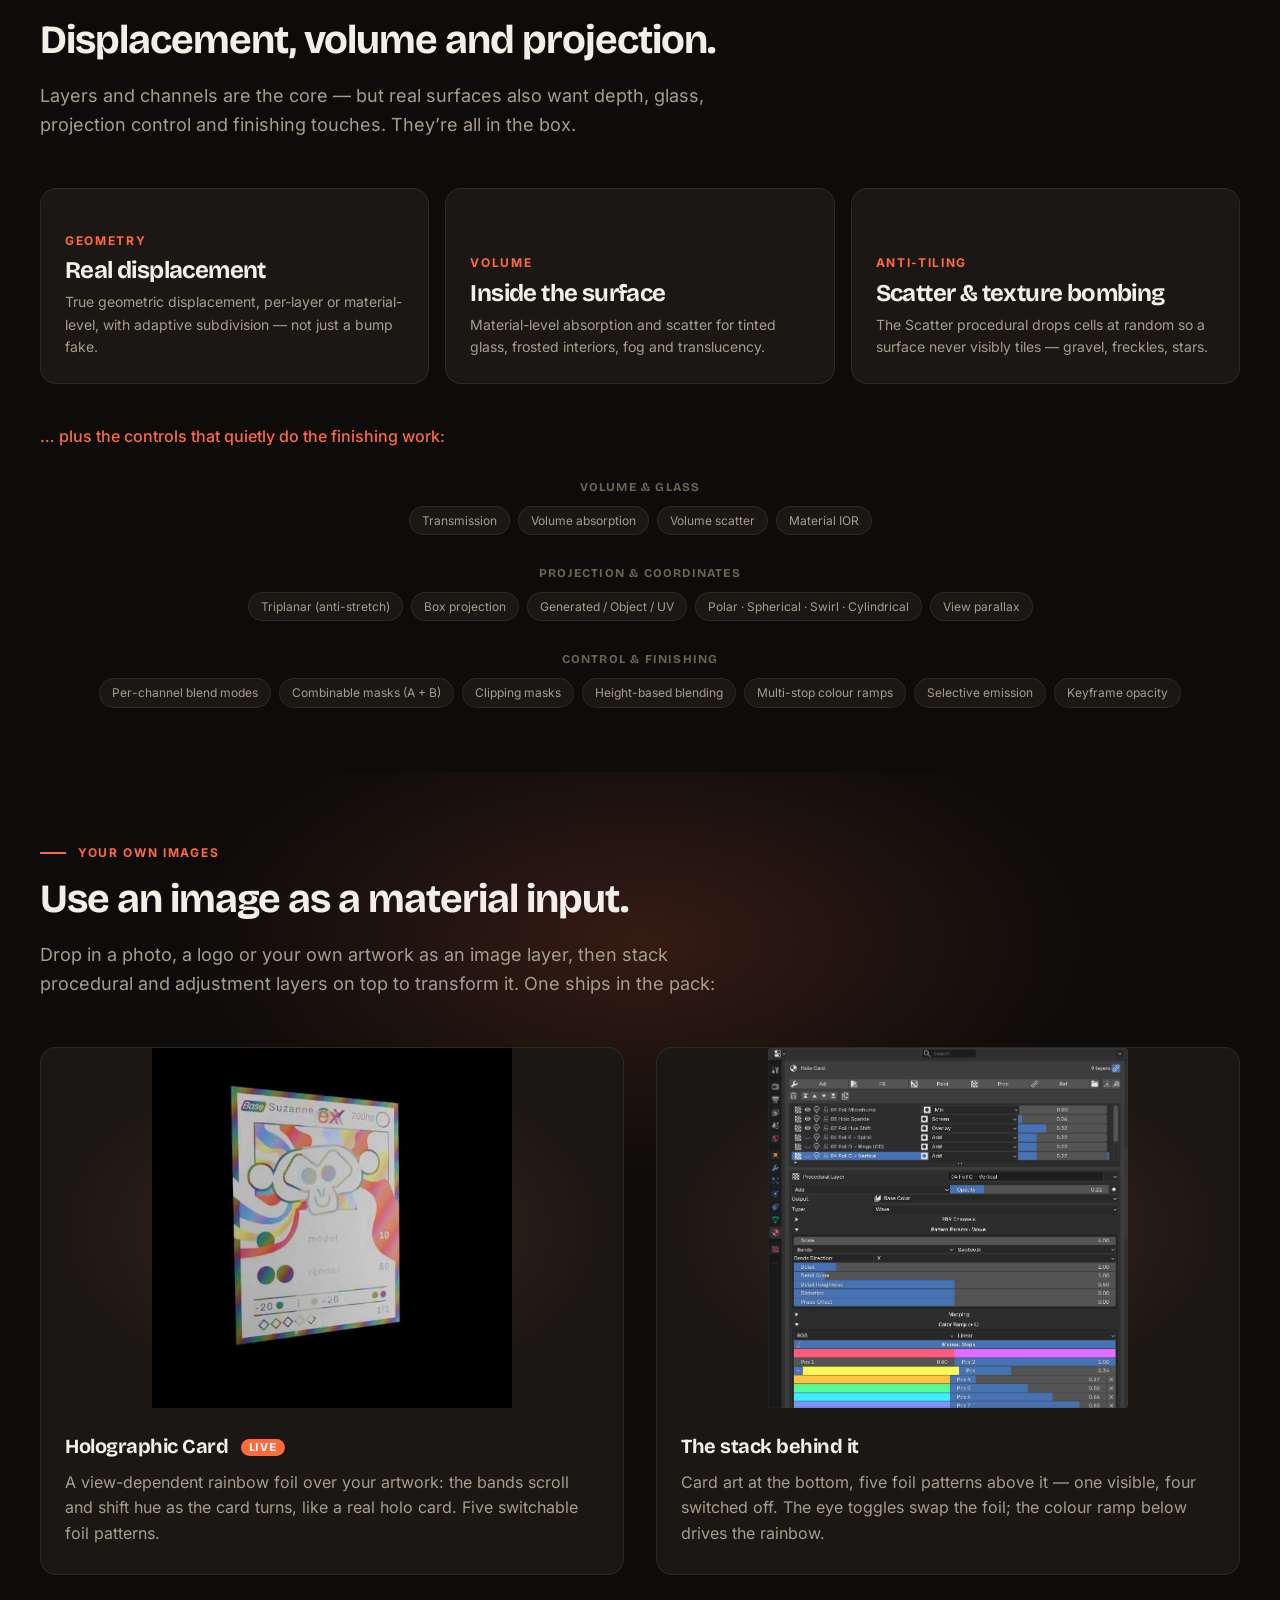
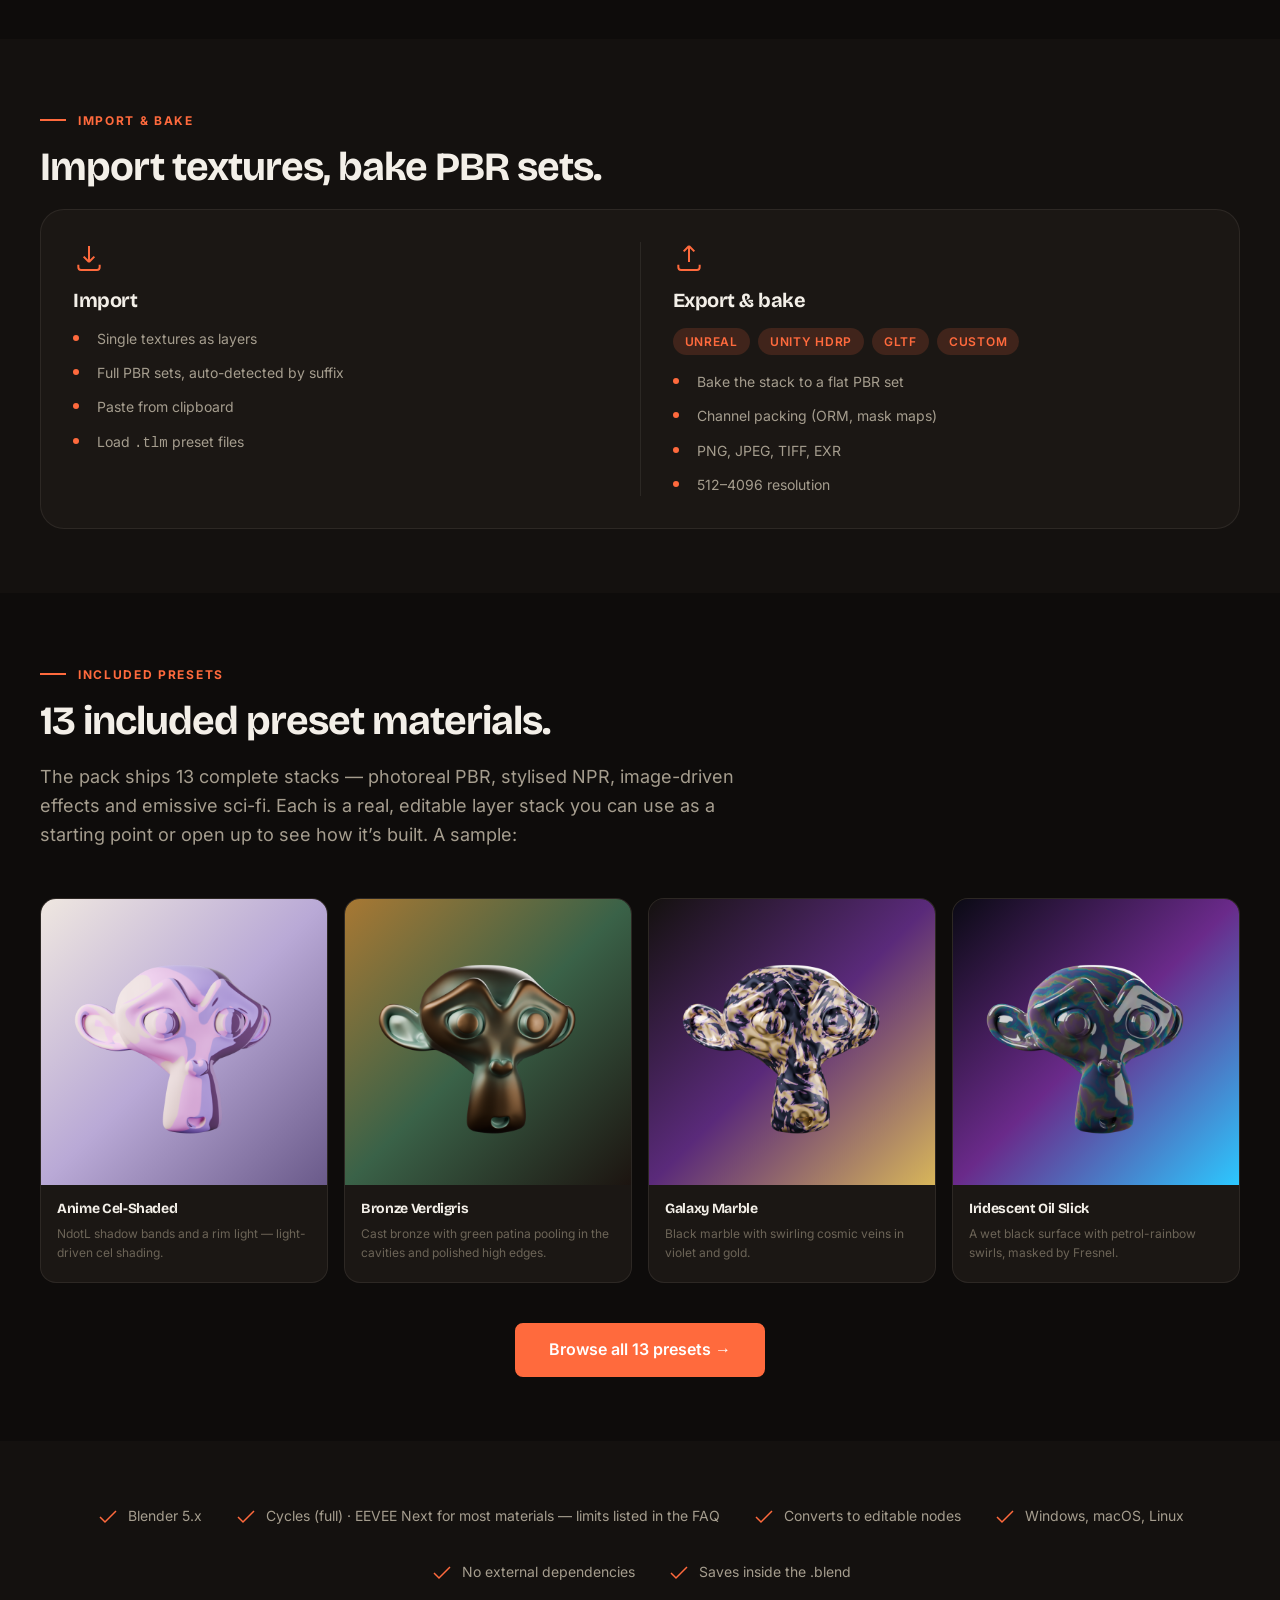
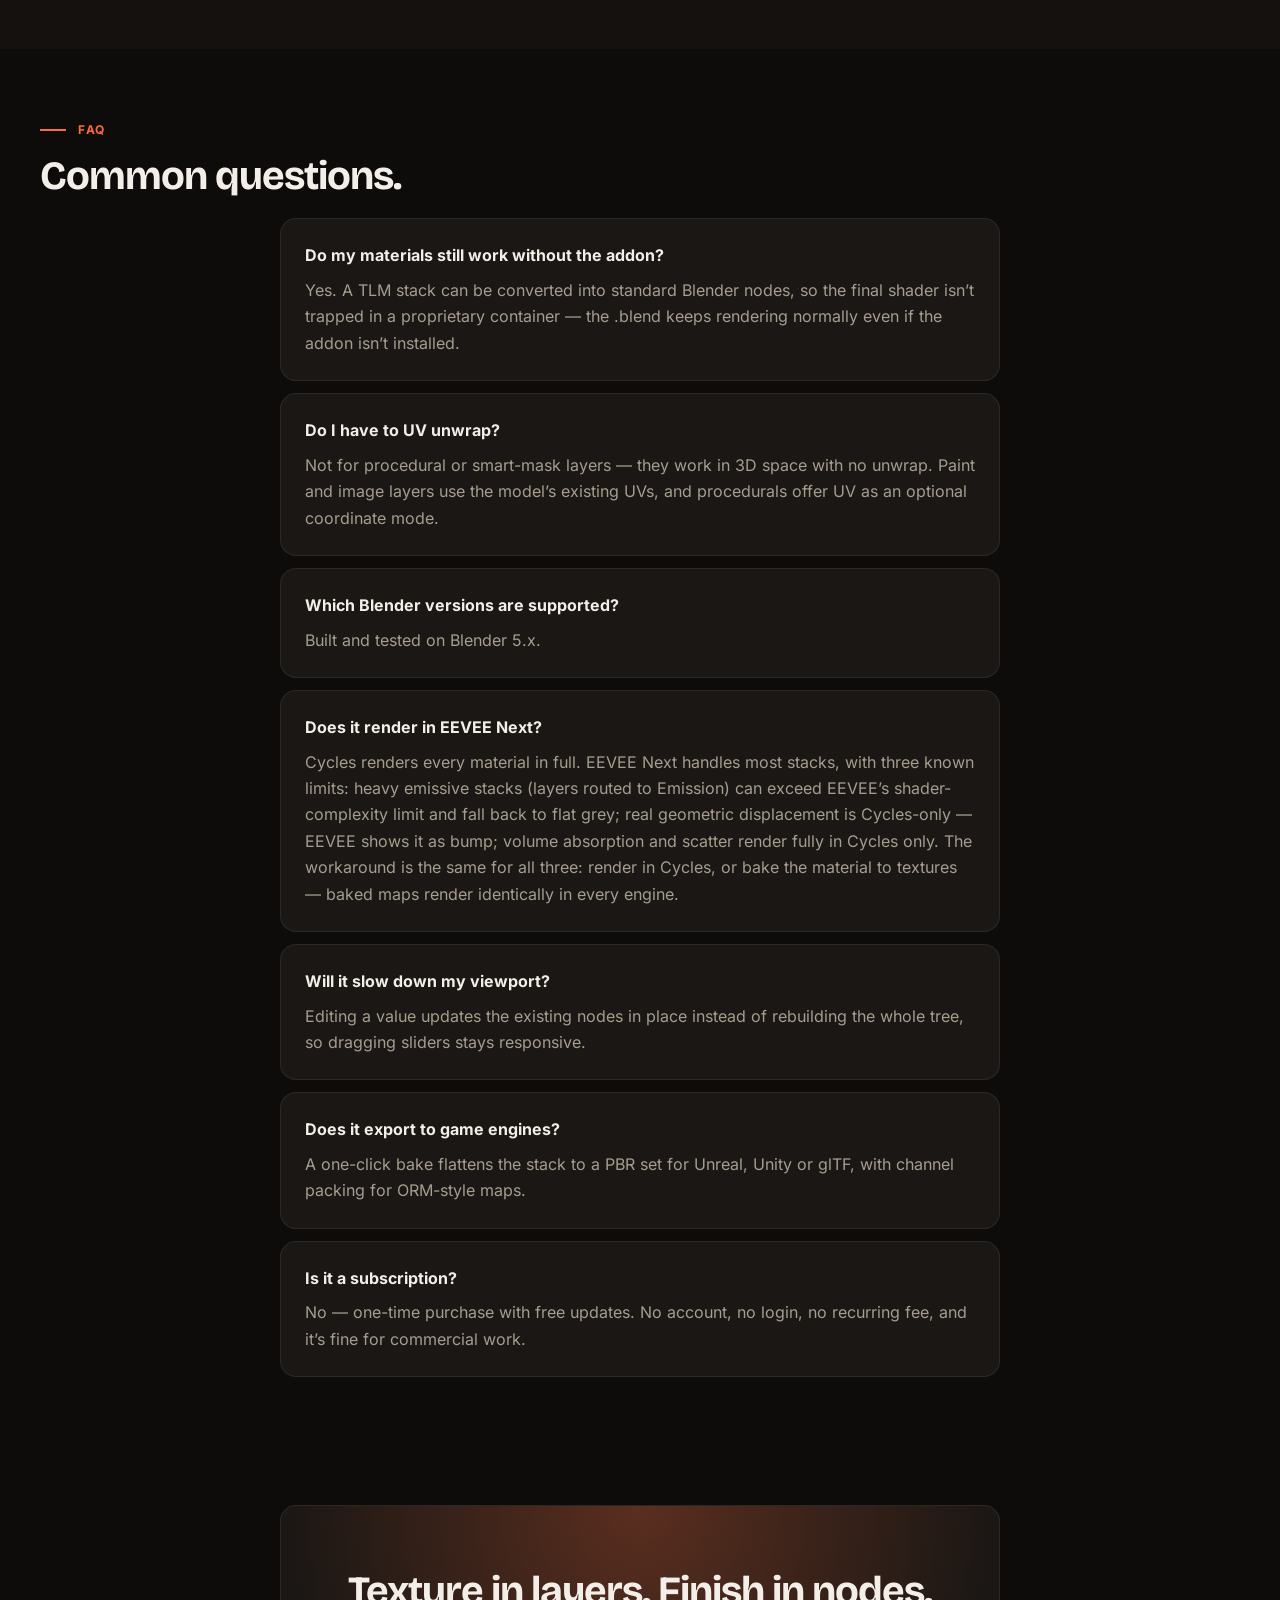
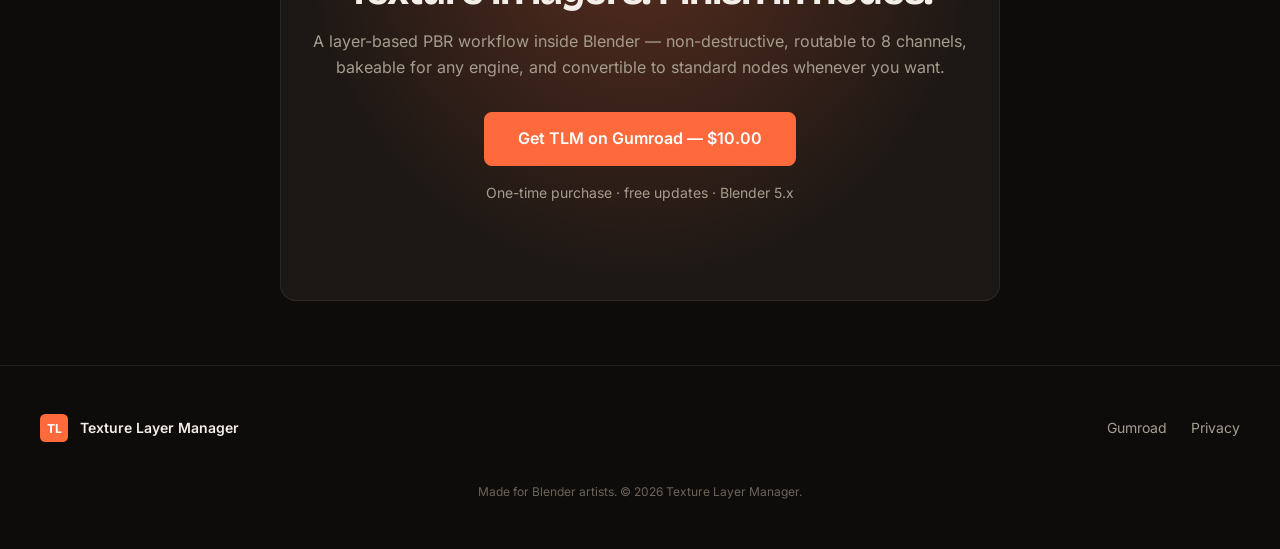
==== commit 599a6c9e: "price" ====
--- a/index.html
+++ b/index.html
@@ -56,7 +56,7 @@
                 <a href="#pbr-channels" class="nav__link">PBR</a>
                 <a href="#export" class="nav__link">Export</a>
             </div>
-            <a href="https://eihort.gumroad.com/l/tlm" target="_blank" rel="noopener" class="btn btn--primary btn--sm nav__cta">Get TLM &mdash; $19.99</a>
+            <a href="https://eihort.gumroad.com/l/tlm" target="_blank" rel="noopener" class="btn btn--primary btn--sm nav__cta">Get TLM &mdash; $10.00</a>
             <button class="nav__hamburger" id="nav-hamburger" aria-label="Toggle menu">
         <span></span><span></span><span></span>
       </button>
@@ -73,7 +73,7 @@
                 <p class="hero__subtitle">Texture Layer Manager adds a real layer stack to the Blender material editor. Each layer routes to the PBR channels you choose; the addon compiles the stack into a normal Principled BSDF graph behind the scenes &mdash; and converts it
                     to fully editable nodes whenever you want.</p>
                 <div class="hero__ctas">
-                    <a href="https://eihort.gumroad.com/l/tlm" target="_blank" rel="noopener" class="btn btn--primary btn--lg">Get TLM on Gumroad &mdash; $19.99</a>
+                    <a href="https://eihort.gumroad.com/l/tlm" target="_blank" rel="noopener" class="btn btn--primary btn--lg">Get TLM on Gumroad &mdash; $10.00</a>
                     <a href="#overview" class="btn btn--outline btn--lg">How it works</a>
                 </div>
                 <p class="hero__trust">Blender 5.x &middot; Full in Cycles, most materials in EEVEE Next &middot; one-time purchase &middot; converts to standard Blender nodes</p>
@@ -778,7 +778,7 @@
         <div class="ctaband__inner reveal">
             <h2>Texture in layers. Finish in nodes.</h2>
             <p>A layer-based PBR workflow inside Blender &mdash; non-destructive, routable to 8 channels, bakeable for any engine, and convertible to standard nodes whenever you want.</p>
-            <a href="https://eihort.gumroad.com/l/tlm" target="_blank" rel="noopener" class="btn btn--primary btn--lg">Get TLM on Gumroad &mdash; $19.99</a>
+            <a href="https://eihort.gumroad.com/l/tlm" target="_blank" rel="noopener" class="btn btn--primary btn--lg">Get TLM on Gumroad &mdash; $10.00</a>
             <p class="ctaband__note">One-time purchase &middot; free updates &middot; Blender 5.x</p>
         </div>
     </section>
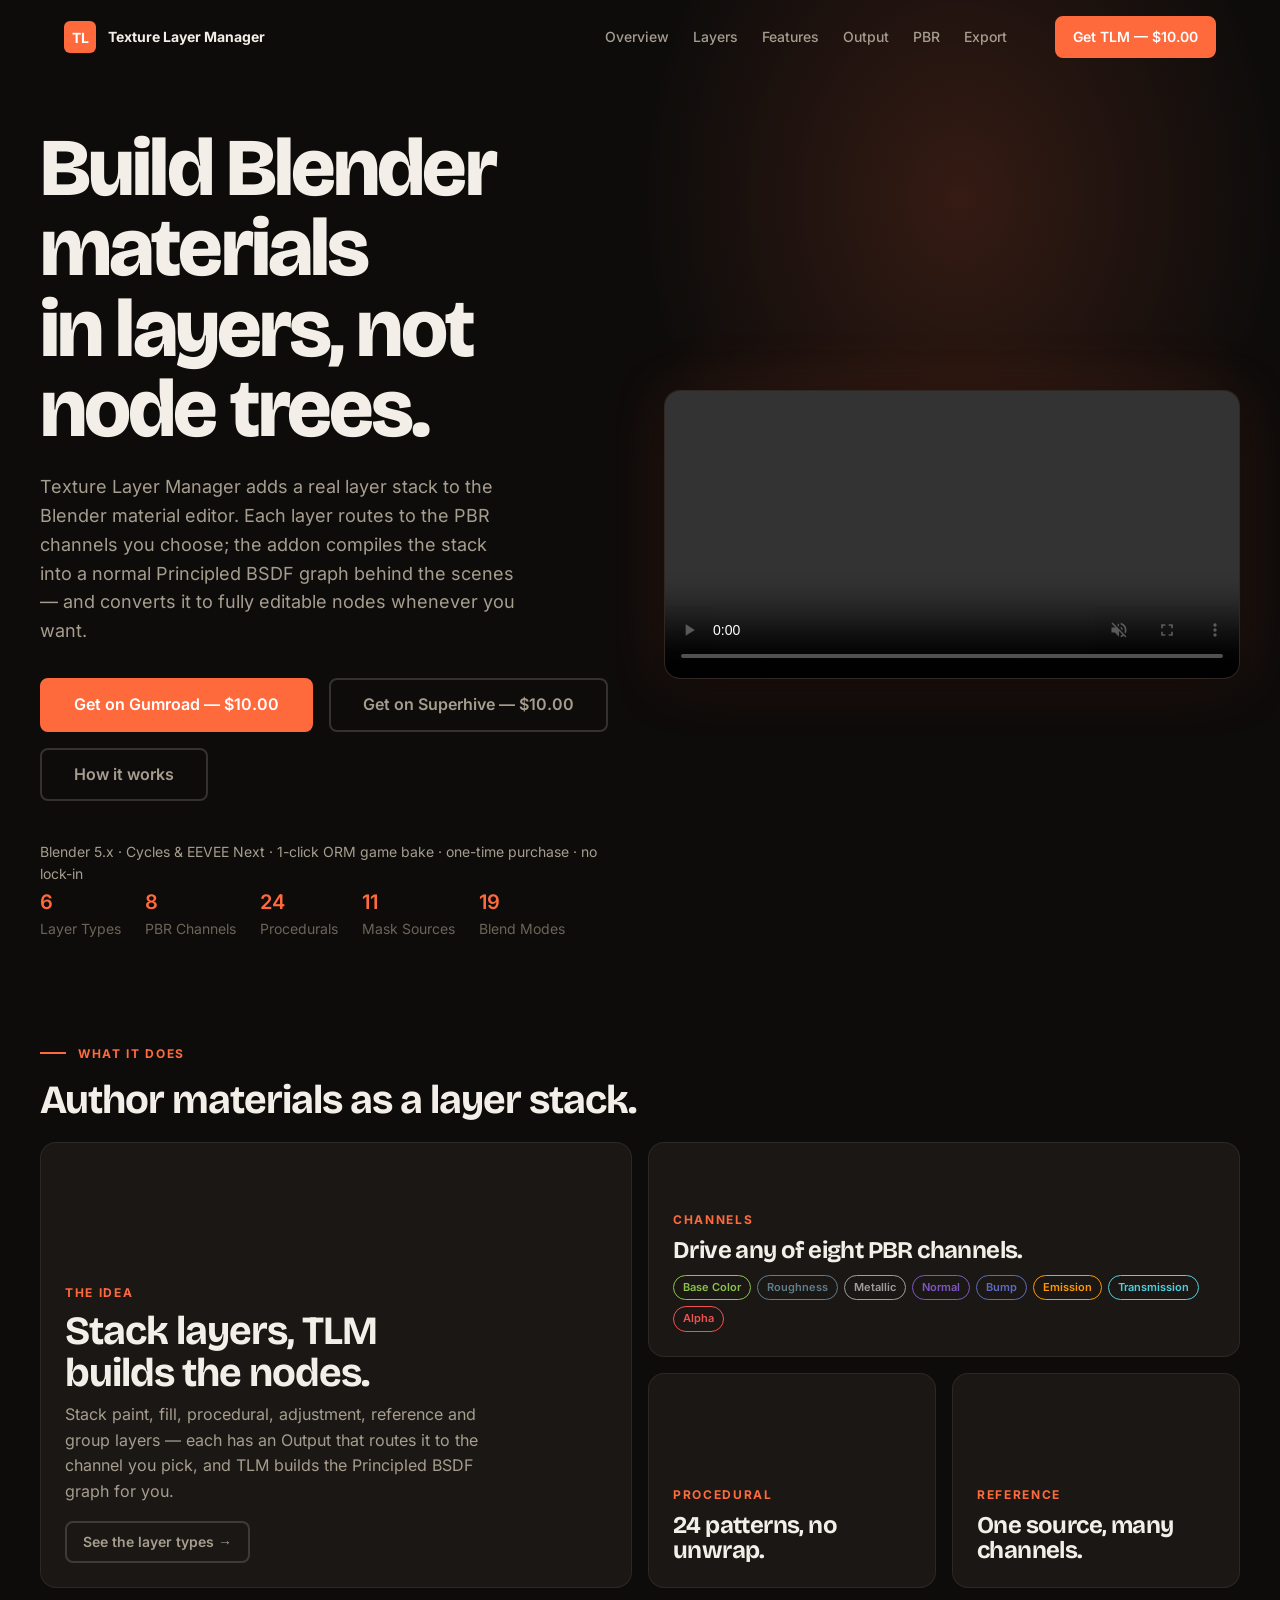
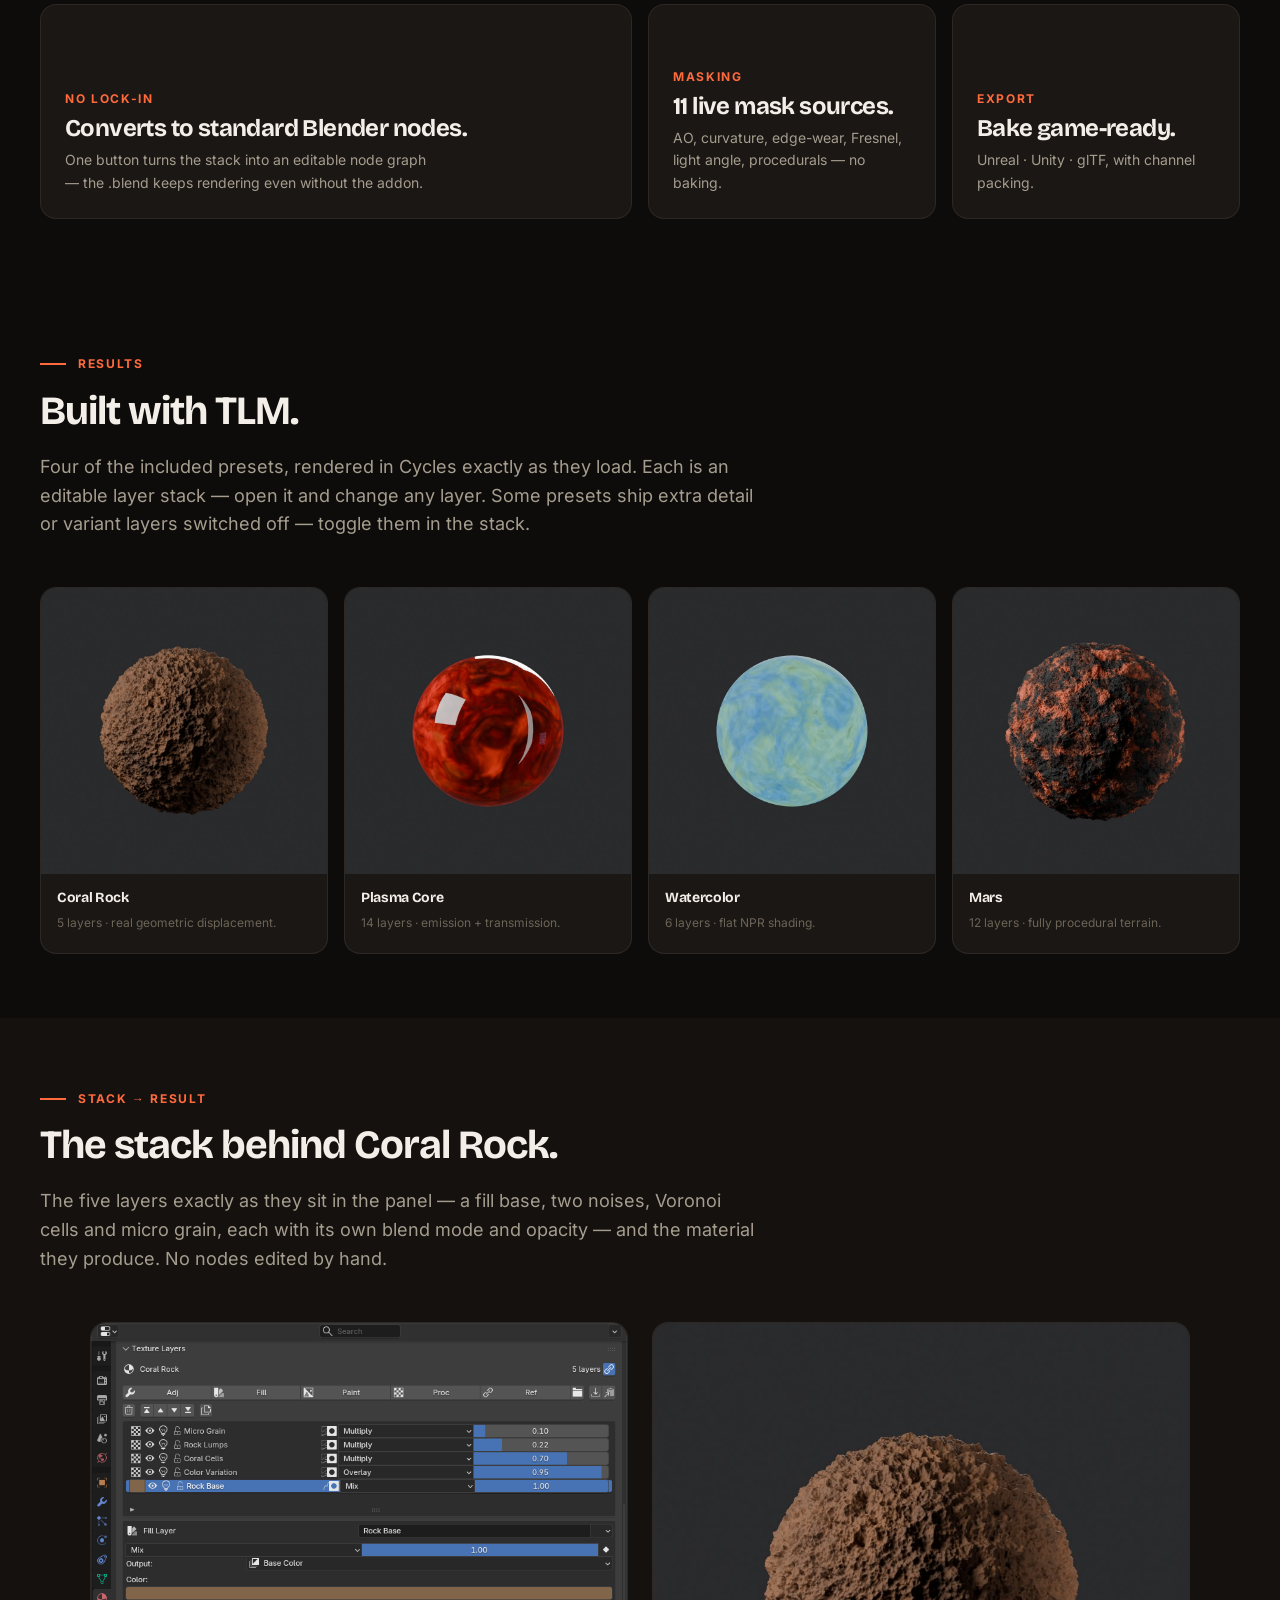
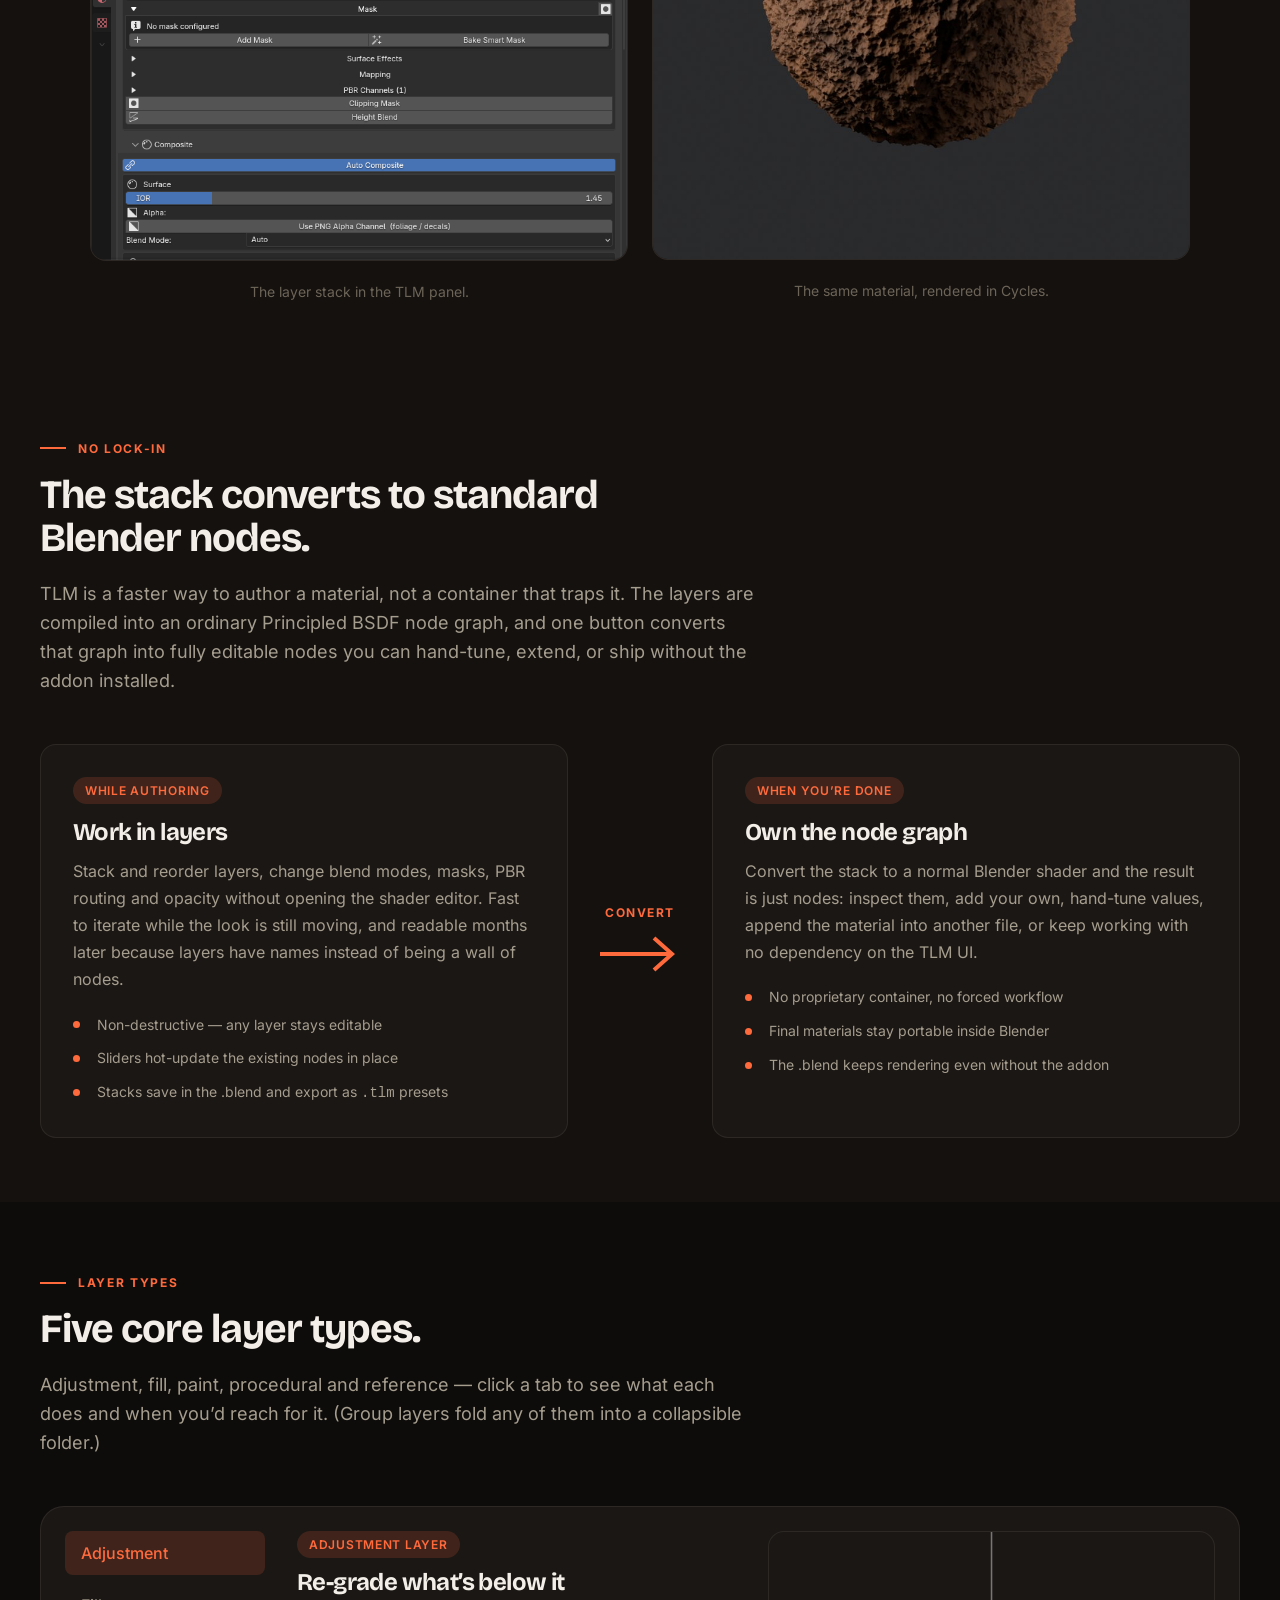
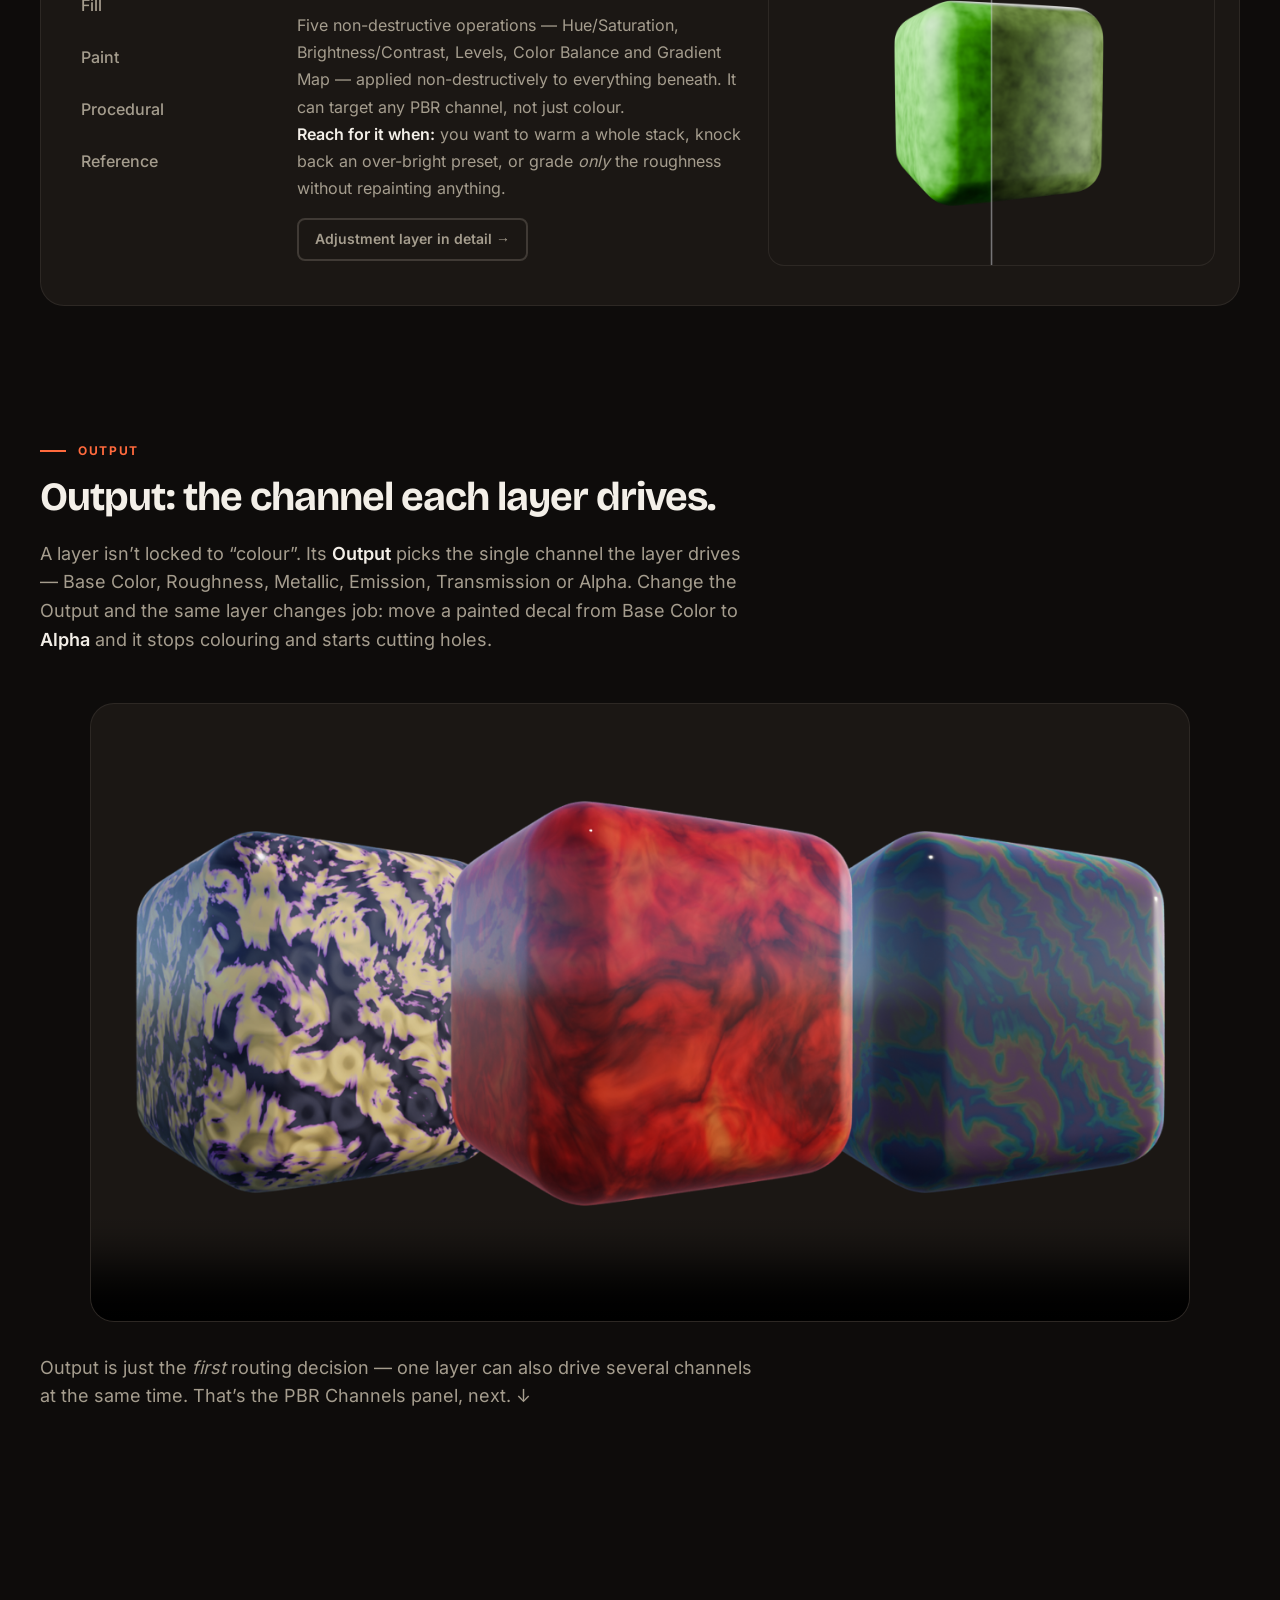
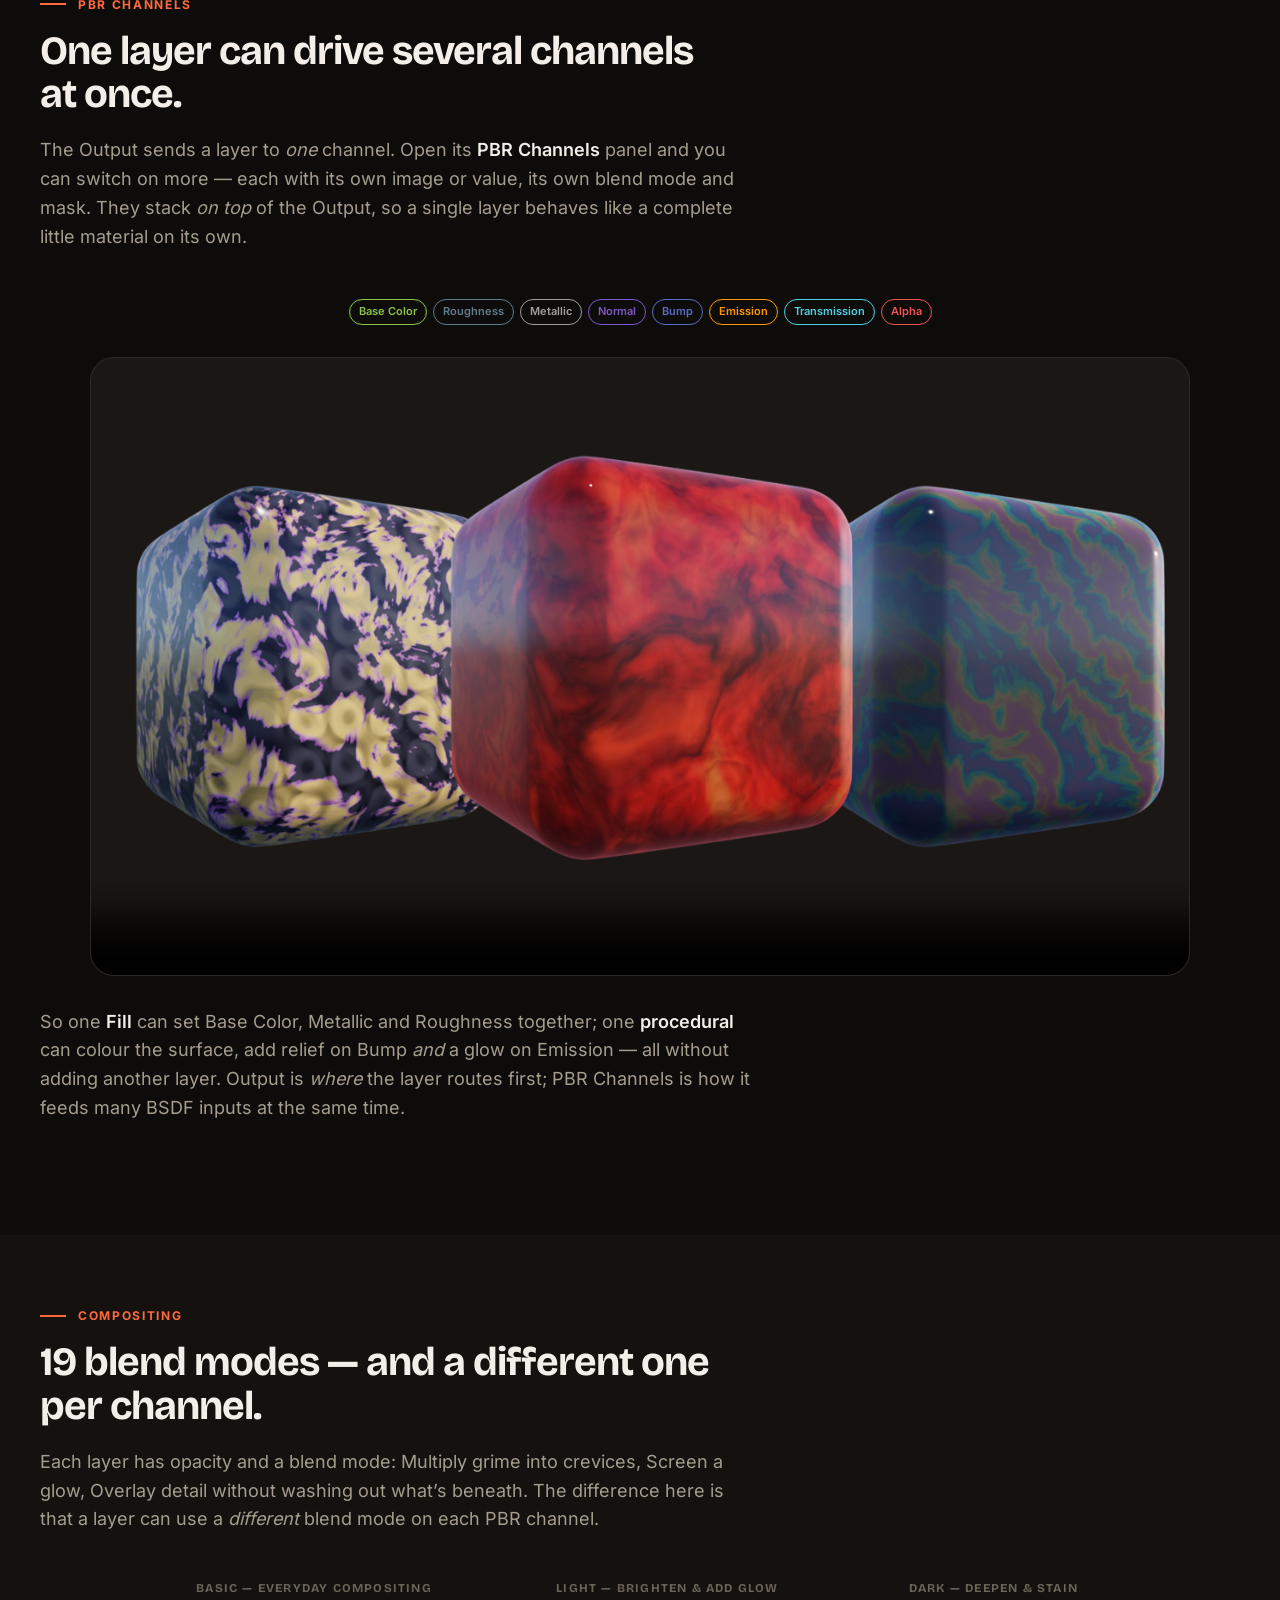
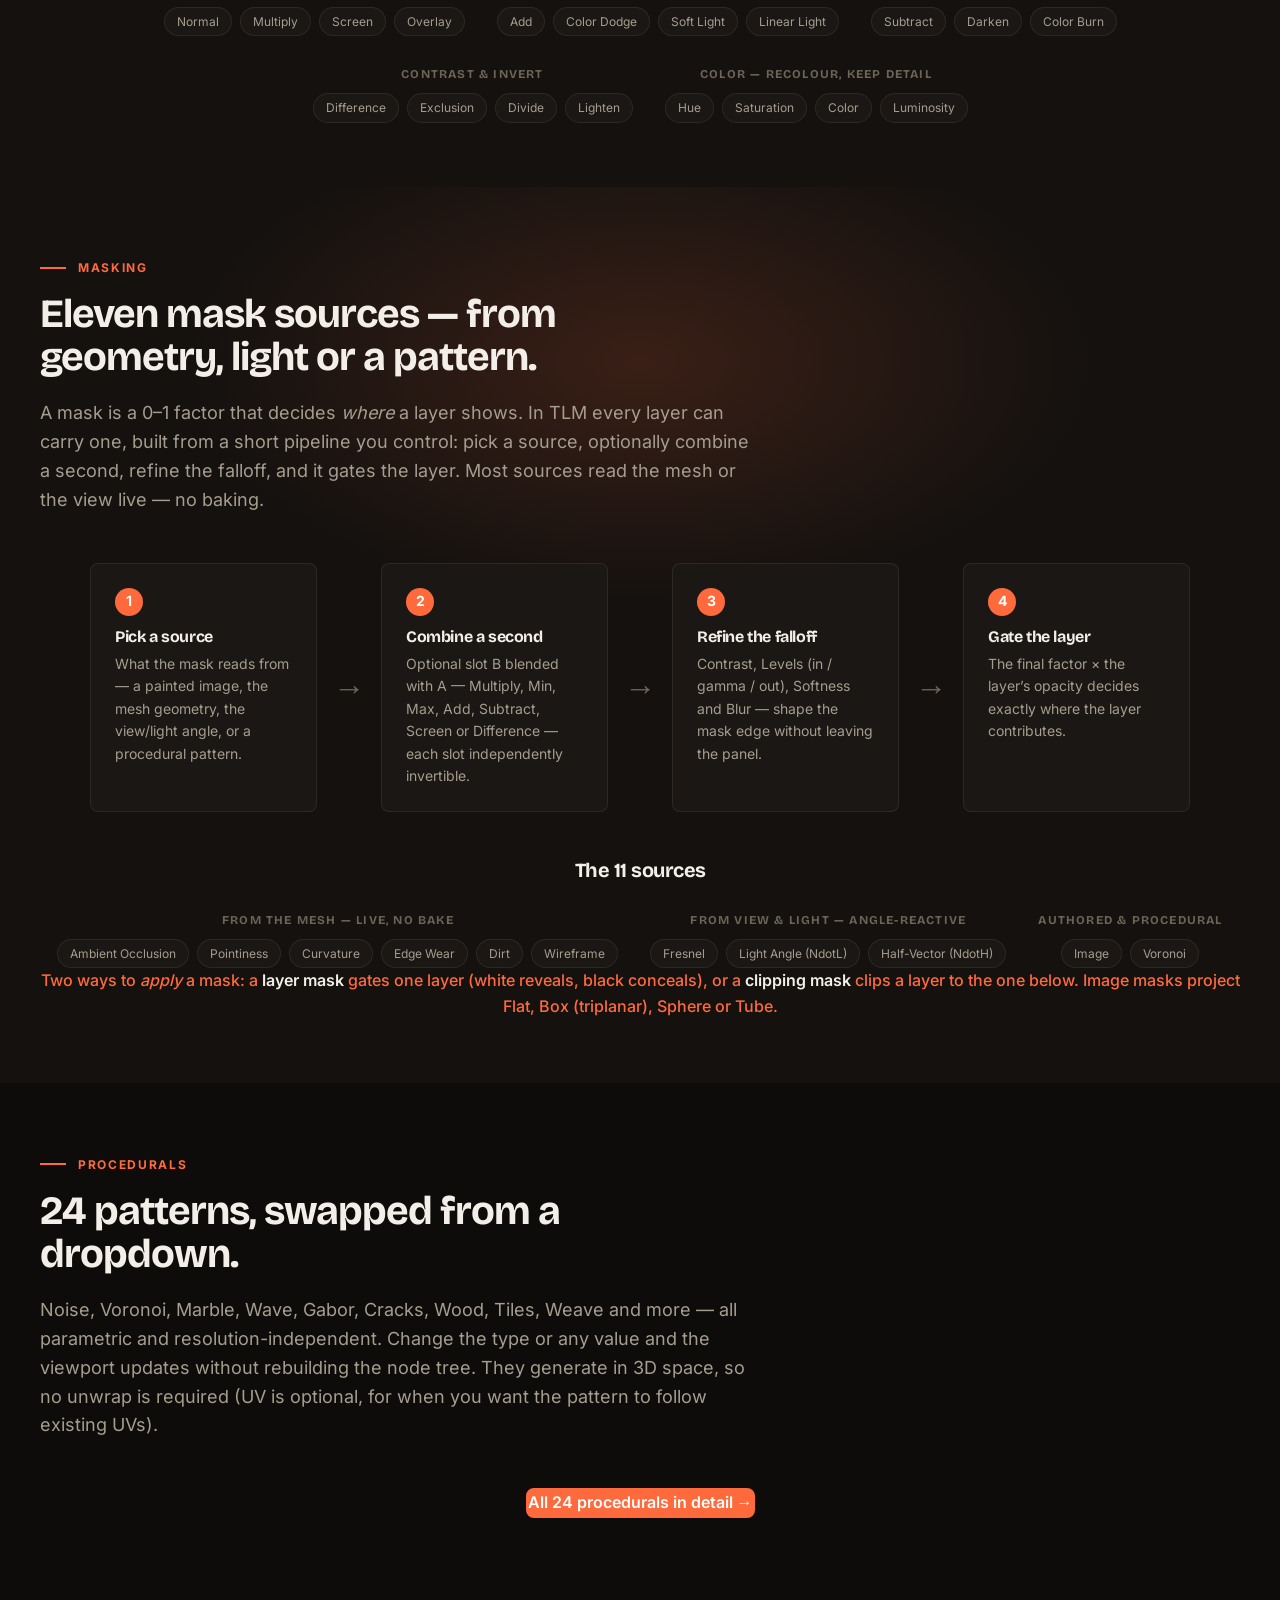
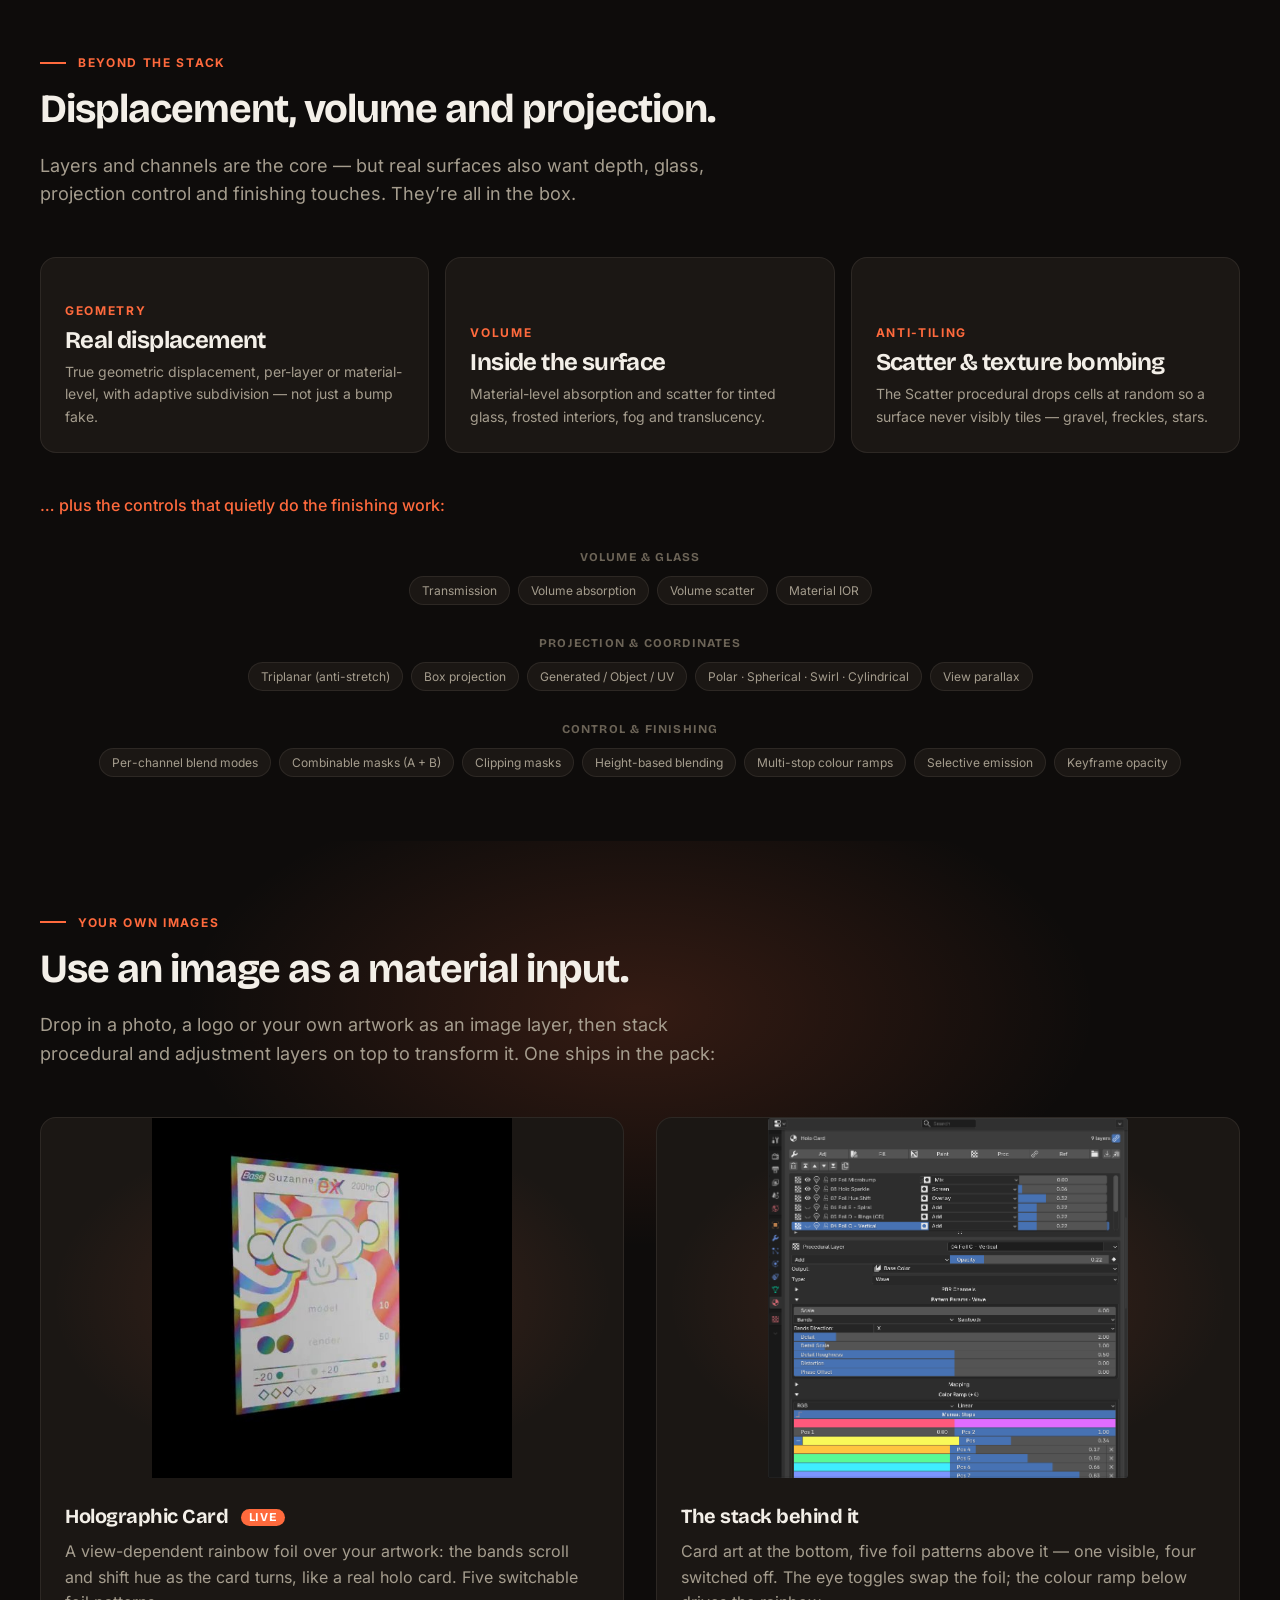
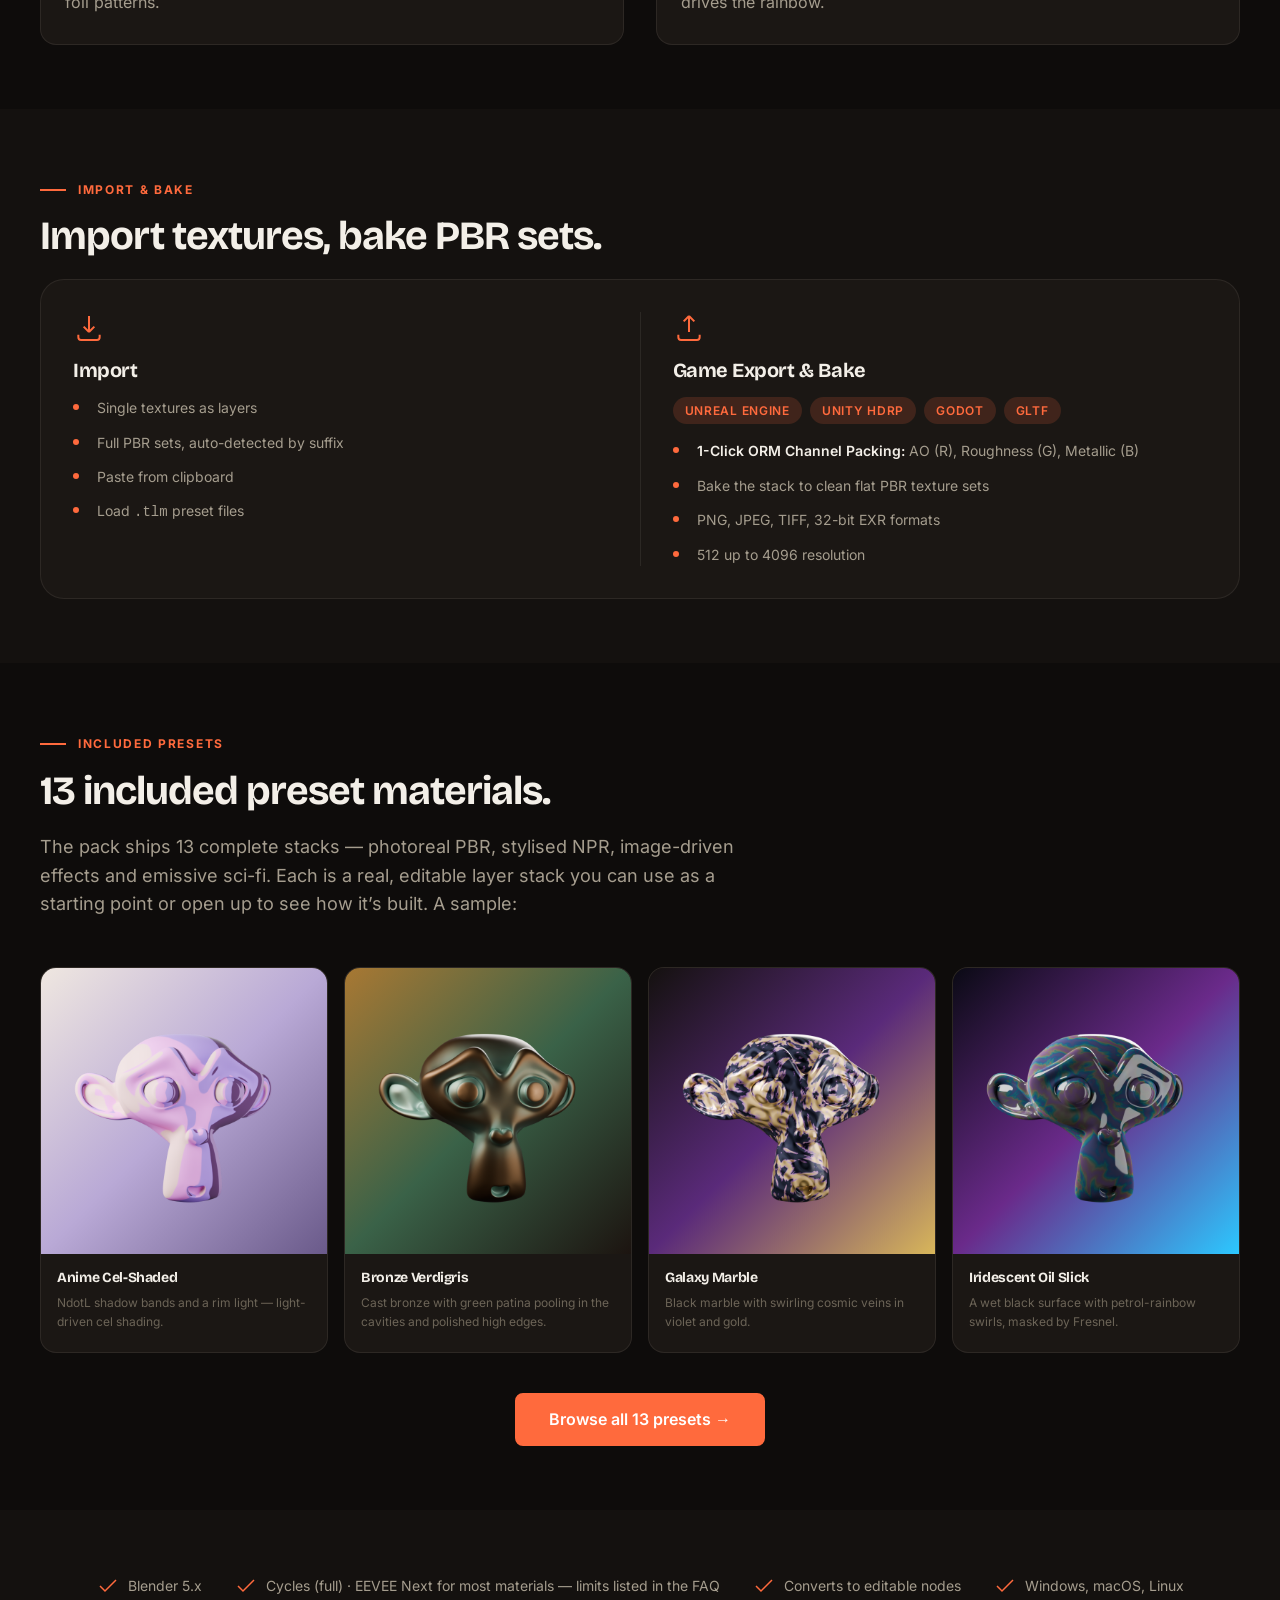
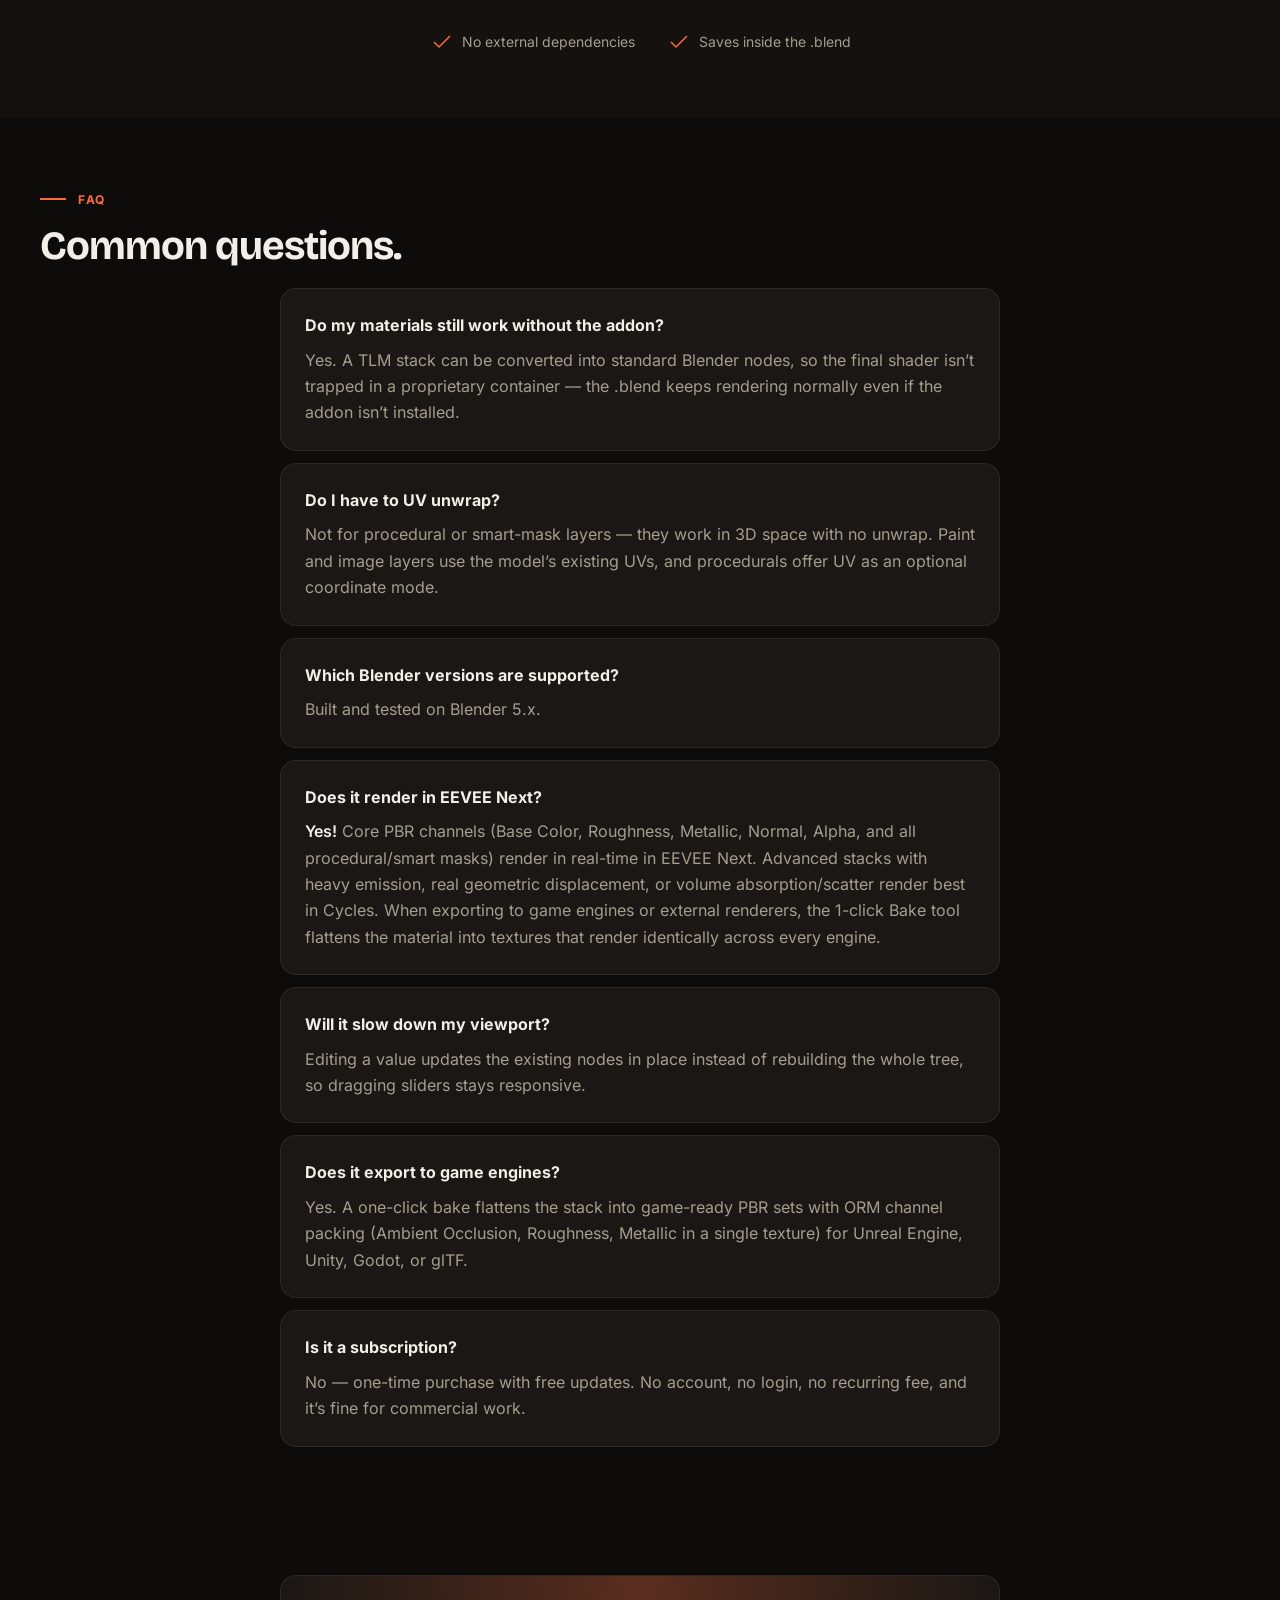
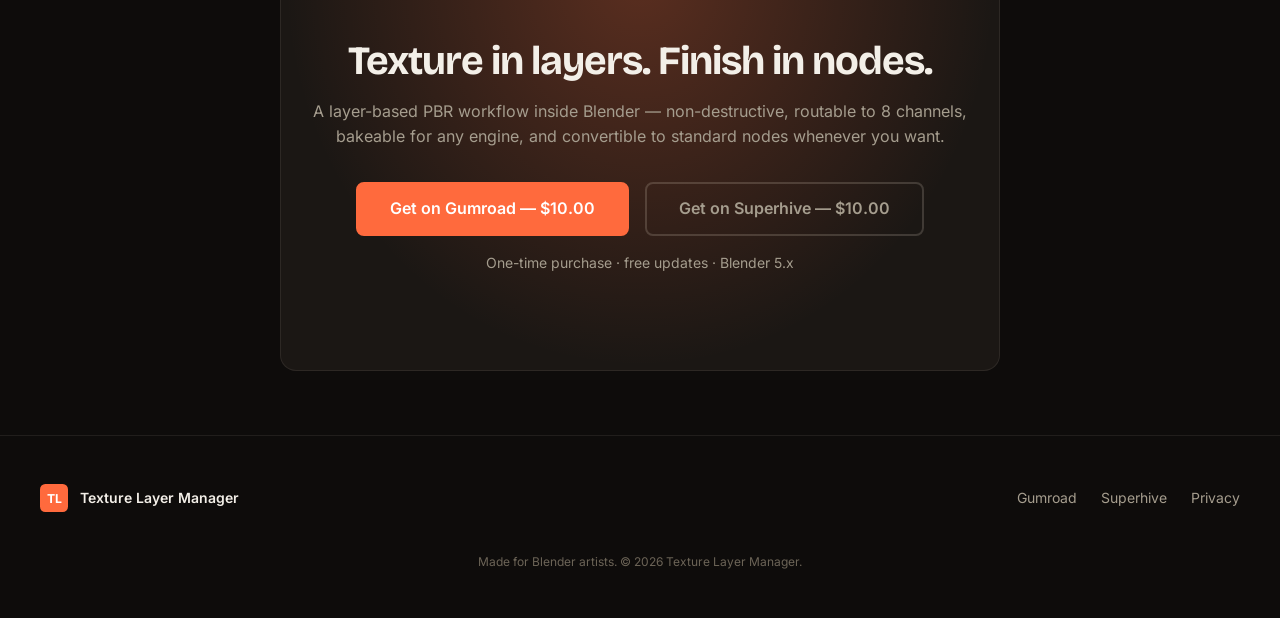
==== commit e19d68a9: "price and features" ====
--- a/index.html
+++ b/index.html
@@ -73,10 +73,11 @@
                 <p class="hero__subtitle">Texture Layer Manager adds a real layer stack to the Blender material editor. Each layer routes to the PBR channels you choose; the addon compiles the stack into a normal Principled BSDF graph behind the scenes &mdash; and converts it
                     to fully editable nodes whenever you want.</p>
                 <div class="hero__ctas">
-                    <a href="https://eihort.gumroad.com/l/tlm" target="_blank" rel="noopener" class="btn btn--primary btn--lg">Get TLM on Gumroad &mdash; $10.00</a>
+                    <a href="https://eihort.gumroad.com/l/tlm" target="_blank" rel="noopener" class="btn btn--primary btn--lg">Get on Gumroad &mdash; $10.00</a>
+                    <a href="https://superhivemarket.com/products/257563" target="_blank" rel="noopener" class="btn btn--outline btn--lg">Get on Superhive &mdash; $10.00</a>
                     <a href="#overview" class="btn btn--outline btn--lg">How it works</a>
                 </div>
-                <p class="hero__trust">Blender 5.x &middot; Full in Cycles, most materials in EEVEE Next &middot; one-time purchase &middot; converts to standard Blender nodes</p>
+                <p class="hero__trust">Blender 5.x &middot; Cycles &amp; EEVEE Next &middot; 1-click ORM game bake &middot; one-time purchase &middot; no lock-in</p>
                 <div class="hero__stats">
                     <div class="hero__stat"><strong>6</strong> Layer Types</div>
                     <div class="hero__stat"><strong>8</strong> PBR Channels</div>
@@ -657,16 +658,16 @@
                     <div class="io__icon">
                         <svg width="32" height="32" viewBox="0 0 24 24" fill="none" stroke="currentColor" stroke-width="1.5"><path d="M12 15V3m0 0-4 4m4-4 4 4M4 17v2a2 2 0 0 0 2 2h12a2 2 0 0 0 2-2v-2"/></svg>
                     </div>
-                    <h3>Export &amp; bake</h3>
+                    <h3>Game Export &amp; Bake</h3>
                     <div class="io__engines">
-                        <span class="badge">Unreal</span><span class="badge">Unity HDRP</span>
-                        <span class="badge">glTF</span><span class="badge">Custom</span>
+                        <span class="badge">Unreal Engine</span><span class="badge">Unity HDRP</span>
+                        <span class="badge">Godot</span><span class="badge">glTF</span>
                     </div>
                     <ul class="io__list">
-                        <li>Bake the stack to a flat PBR set</li>
-                        <li>Channel packing (ORM, mask maps)</li>
-                        <li>PNG, JPEG, TIFF, EXR</li>
-                        <li>512&ndash;4096 resolution</li>
+                        <li><strong>1-Click ORM Channel Packing:</strong> AO (R), Roughness (G), Metallic (B)</li>
+                        <li>Bake the stack to clean flat PBR texture sets</li>
+                        <li>PNG, JPEG, TIFF, 32-bit EXR formats</li>
+                        <li>512 up to 4096 resolution</li>
                     </ul>
                 </div>
             </div>
@@ -751,9 +752,7 @@
                 </div>
                 <div class="faq__item">
                     <p class="faq__q">Does it render in EEVEE Next?</p>
-                    <p class="faq__a">Cycles renders every material in full. EEVEE Next handles most stacks, with three known limits: heavy emissive stacks (layers routed to Emission) can exceed EEVEE&rsquo;s shader-complexity limit and fall back to flat grey; real geometric
-                        displacement is Cycles-only &mdash; EEVEE shows it as bump; volume absorption and scatter render fully in Cycles only. The workaround is the same for all three: render in Cycles, or bake the material to textures &mdash; baked maps
-                        render identically in every engine.</p>
+                    <p class="faq__a"><strong>Yes!</strong> Core PBR channels (Base Color, Roughness, Metallic, Normal, Alpha, and all procedural/smart masks) render in real-time in EEVEE Next. Advanced stacks with heavy emission, real geometric displacement, or volume absorption/scatter render best in Cycles. When exporting to game engines or external renderers, the 1-click Bake tool flattens the material into textures that render identically across every engine.</p>
                 </div>
                 <div class="faq__item">
                     <p class="faq__q">Will it slow down my viewport?</p>
@@ -761,7 +760,7 @@
                 </div>
                 <div class="faq__item">
                     <p class="faq__q">Does it export to game engines?</p>
-                    <p class="faq__a">A one-click bake flattens the stack to a PBR set for Unreal, Unity or glTF, with channel packing for ORM-style maps.</p>
+                    <p class="faq__a">Yes. A one-click bake flattens the stack into game-ready PBR sets with ORM channel packing (Ambient Occlusion, Roughness, Metallic in a single texture) for Unreal Engine, Unity, Godot, or glTF.</p>
                 </div>
                 <div class="faq__item">
                     <p class="faq__q">Is it a subscription?</p>
@@ -778,7 +777,10 @@
         <div class="ctaband__inner reveal">
             <h2>Texture in layers. Finish in nodes.</h2>
             <p>A layer-based PBR workflow inside Blender &mdash; non-destructive, routable to 8 channels, bakeable for any engine, and convertible to standard nodes whenever you want.</p>
-            <a href="https://eihort.gumroad.com/l/tlm" target="_blank" rel="noopener" class="btn btn--primary btn--lg">Get TLM on Gumroad &mdash; $10.00</a>
+            <div style="display:flex;gap:var(--space-4);justify-content:center;flex-wrap:wrap;margin:var(--space-6) 0 var(--space-4)">
+                <a href="https://eihort.gumroad.com/l/tlm" target="_blank" rel="noopener" class="btn btn--primary btn--lg">Get on Gumroad &mdash; $10.00</a>
+                <a href="https://superhivemarket.com/products/257563" target="_blank" rel="noopener" class="btn btn--outline btn--lg">Get on Superhive &mdash; $10.00</a>
+            </div>
             <p class="ctaband__note">One-time purchase &middot; free updates &middot; Blender 5.x</p>
         </div>
     </section>
@@ -796,7 +798,7 @@
                 <span>Texture Layer Manager</span>
             </div>
             <div class="footer__links">
-                <a href="https://eihort.gumroad.com/l/tlm" target="_blank" rel="noopener">Gumroad</a><a href="privacy.html">Privacy</a>
+                <a href="https://eihort.gumroad.com/l/tlm" target="_blank" rel="noopener">Gumroad</a><a href="https://superhivemarket.com/products/257563" target="_blank" rel="noopener">Superhive</a><a href="privacy.html">Privacy</a>
             </div>
             <p class="footer__copy">Made for Blender artists. &copy; 2026 Texture Layer Manager.</p>
         </div>
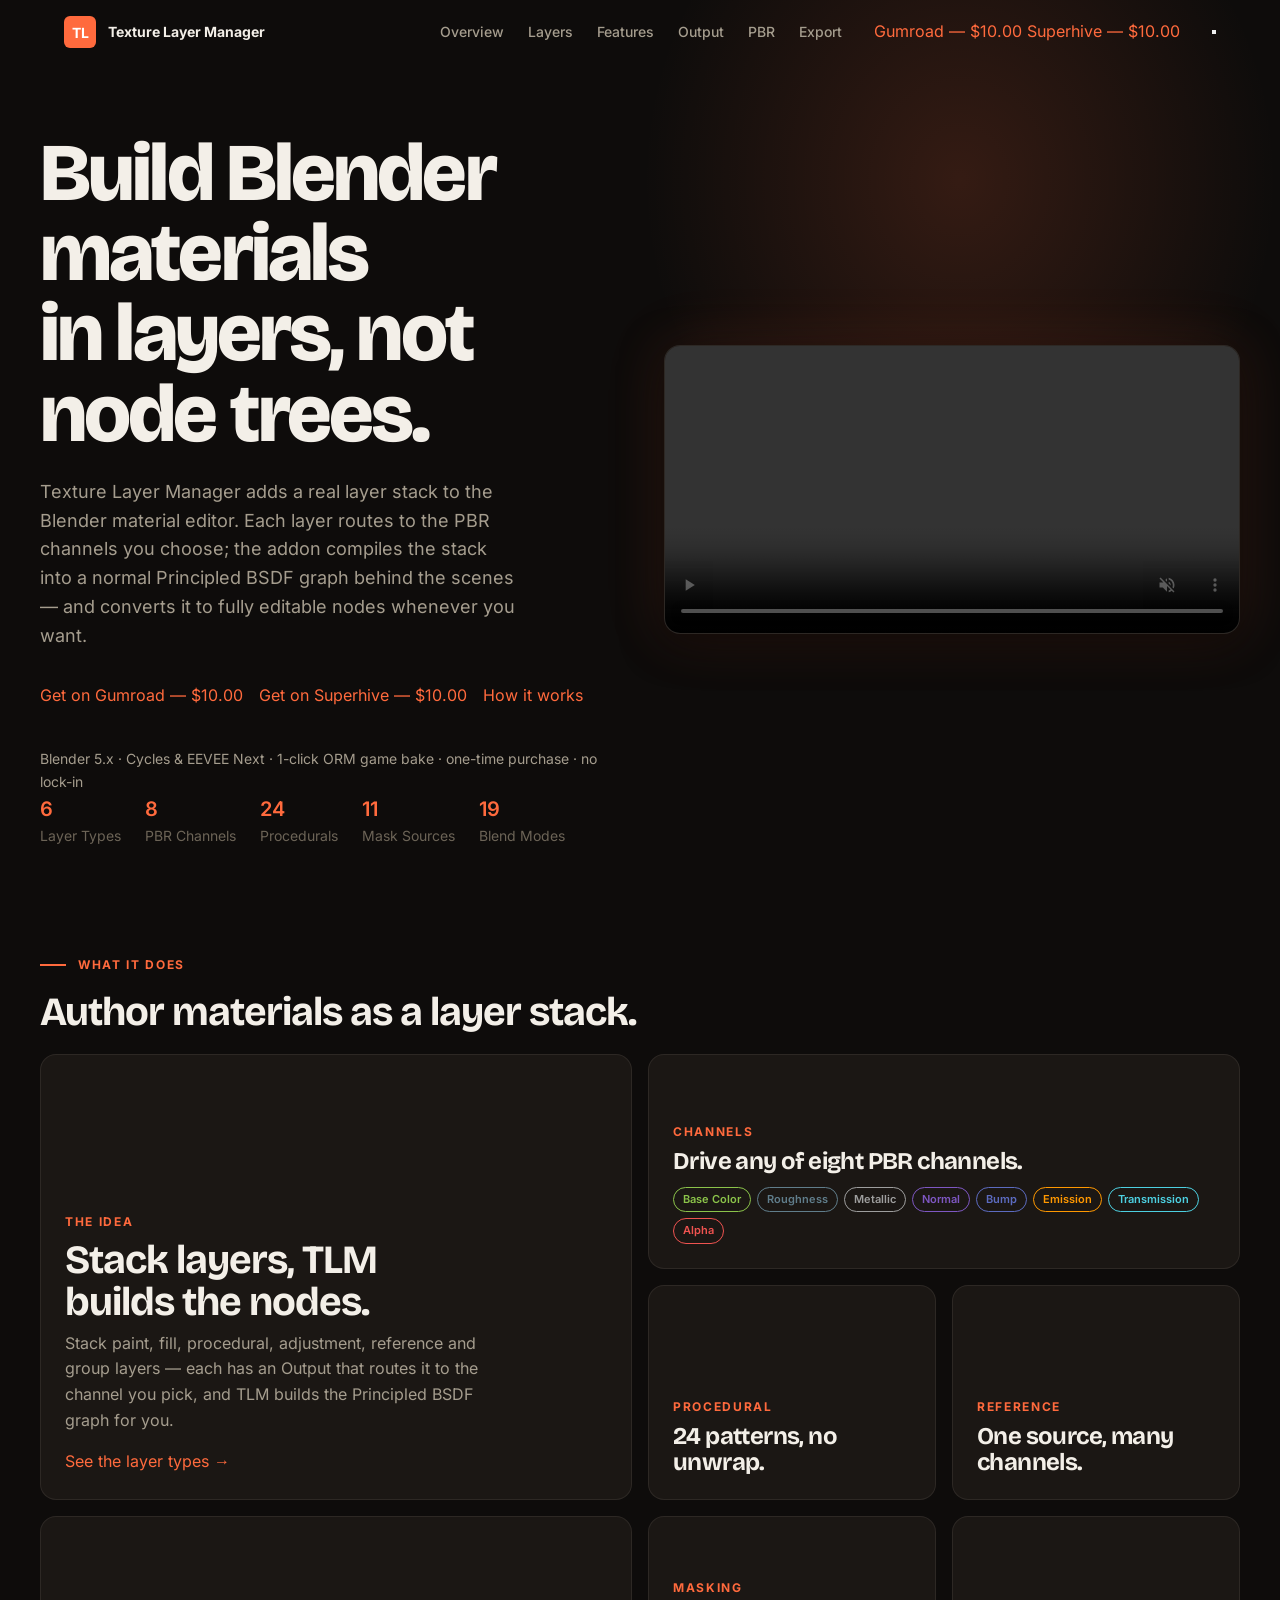
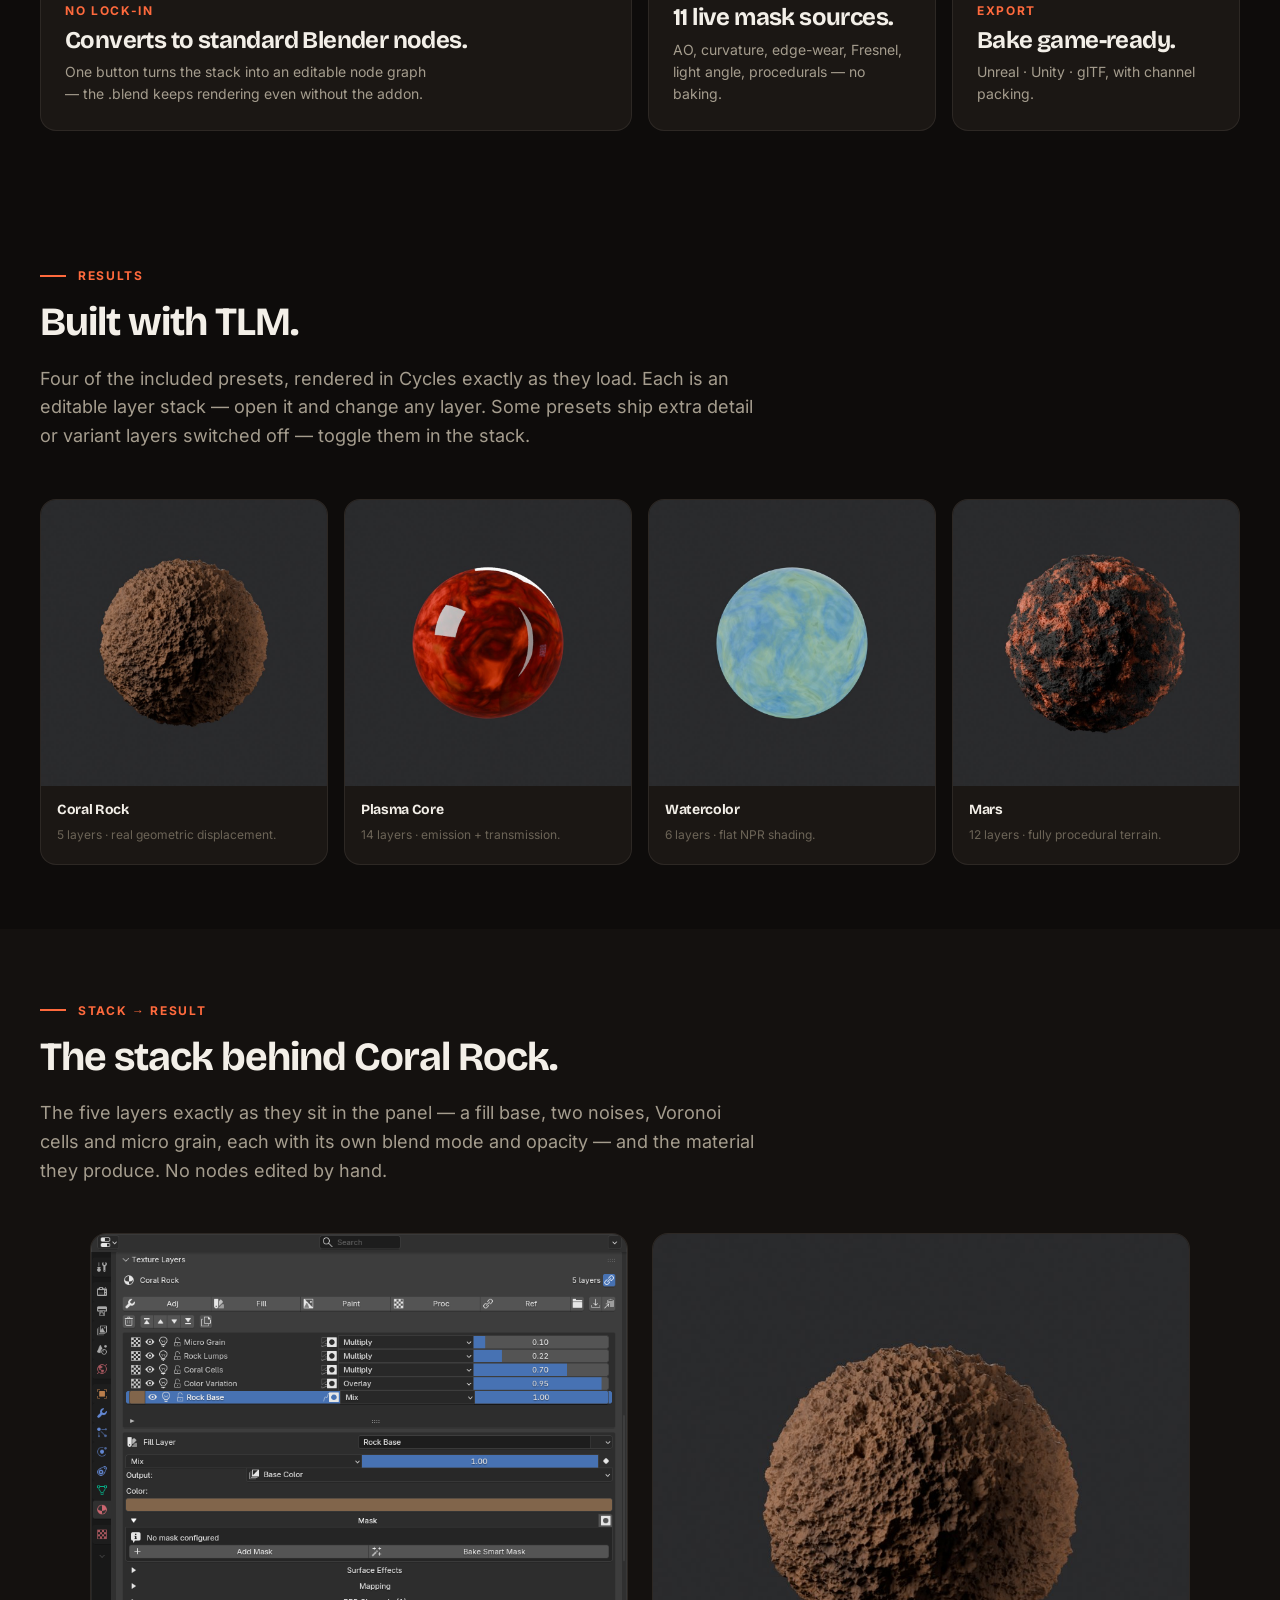
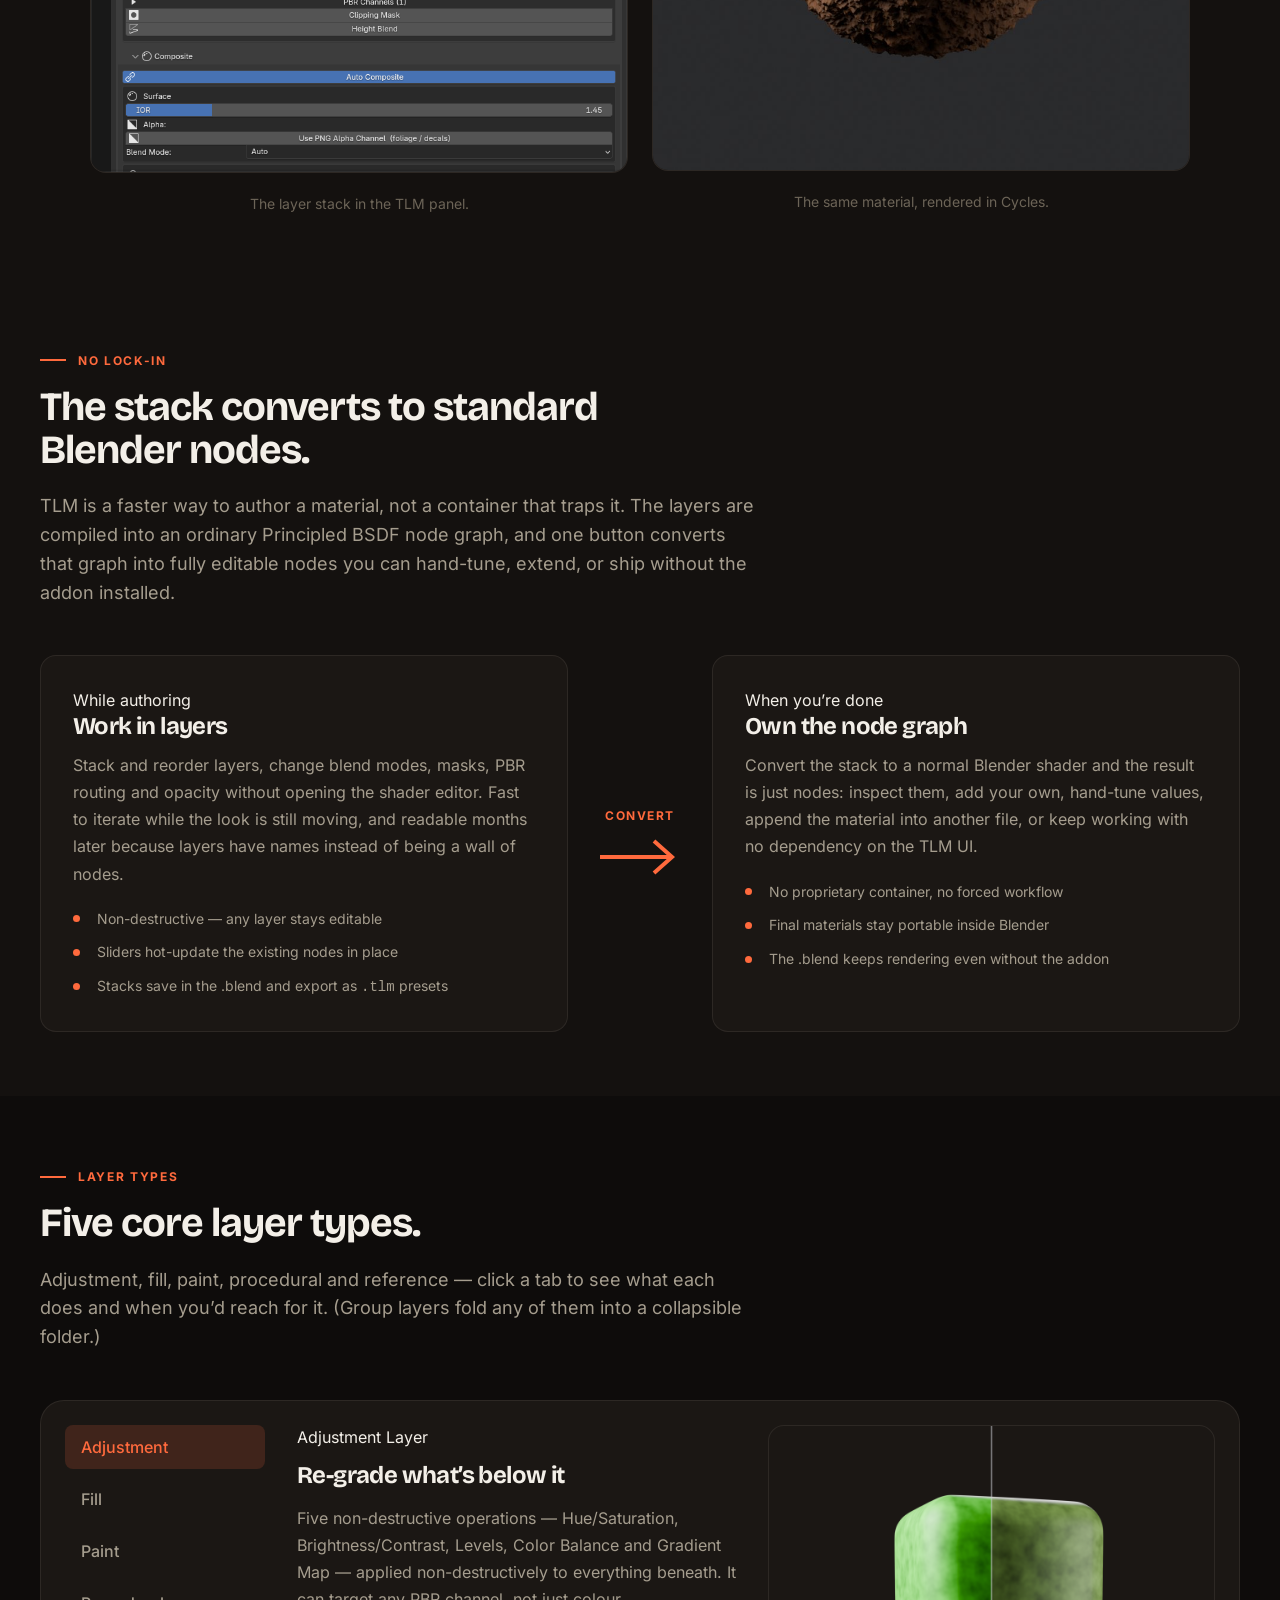
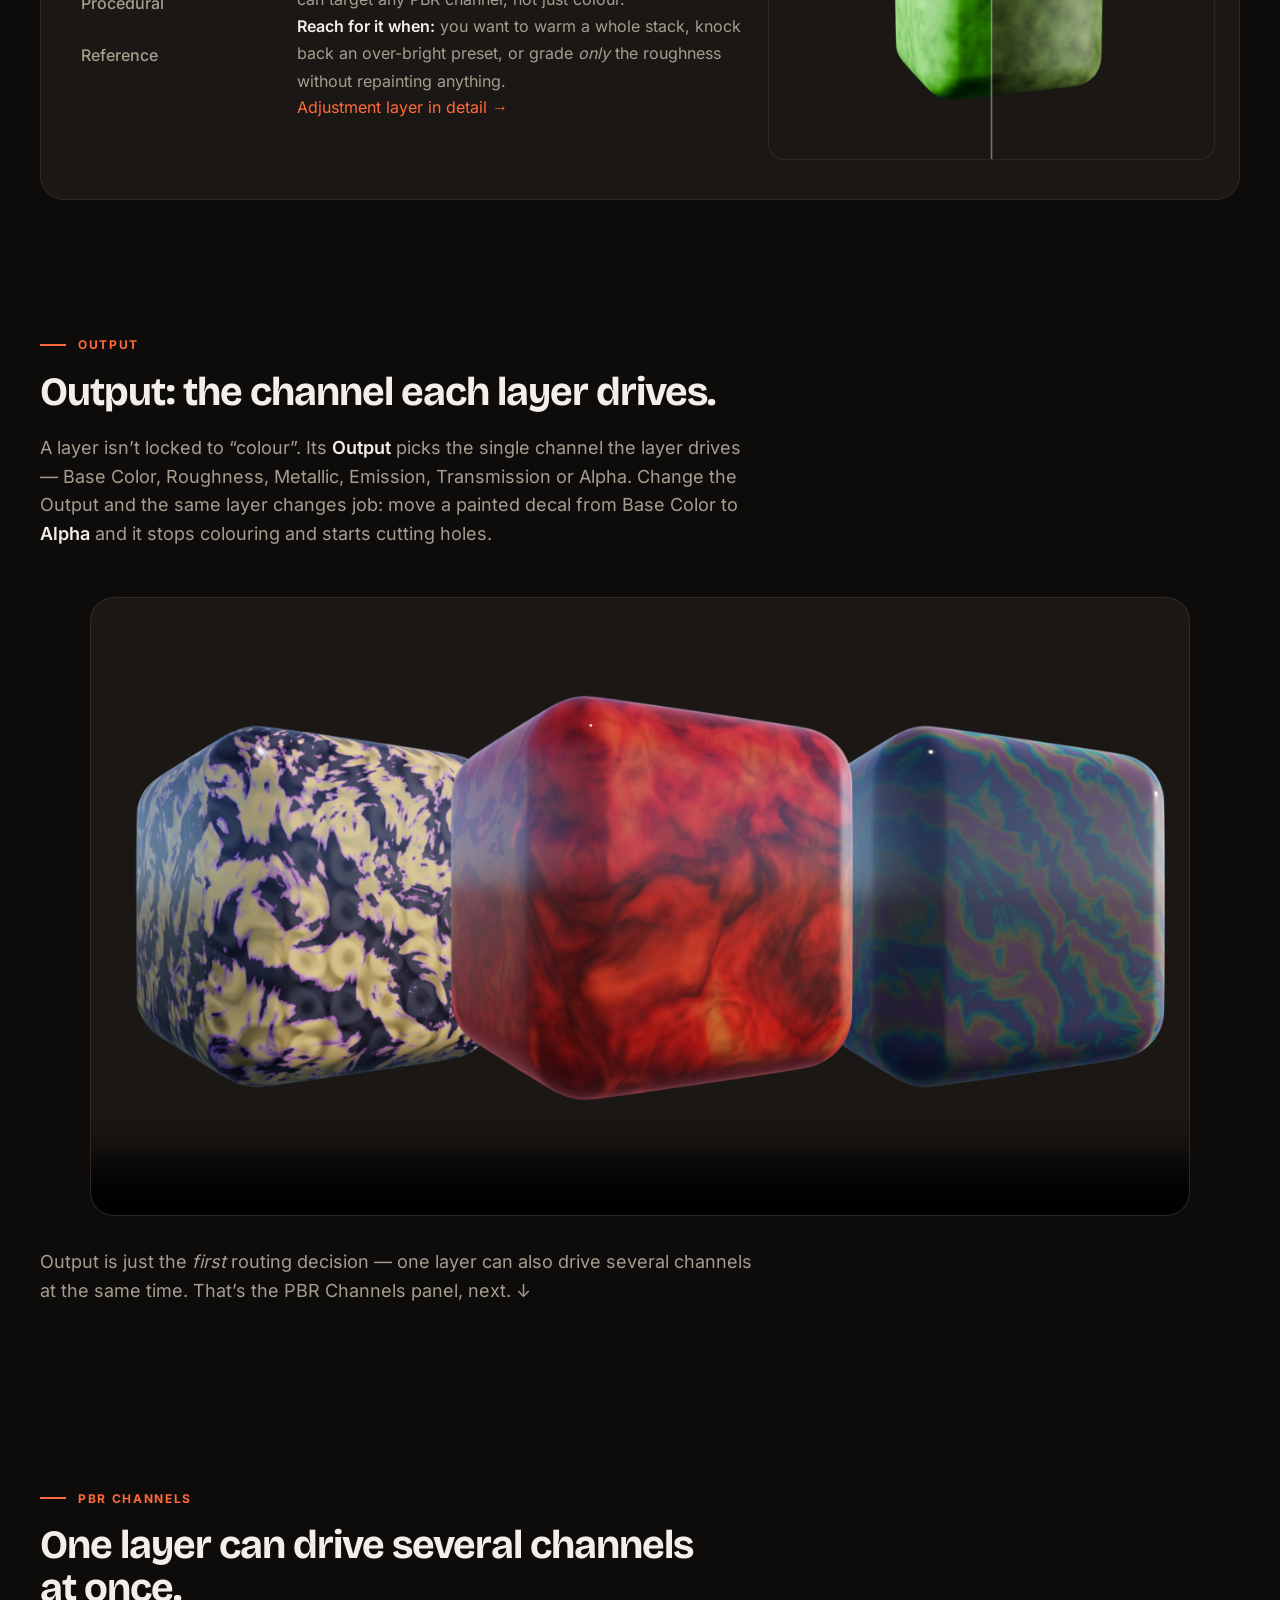
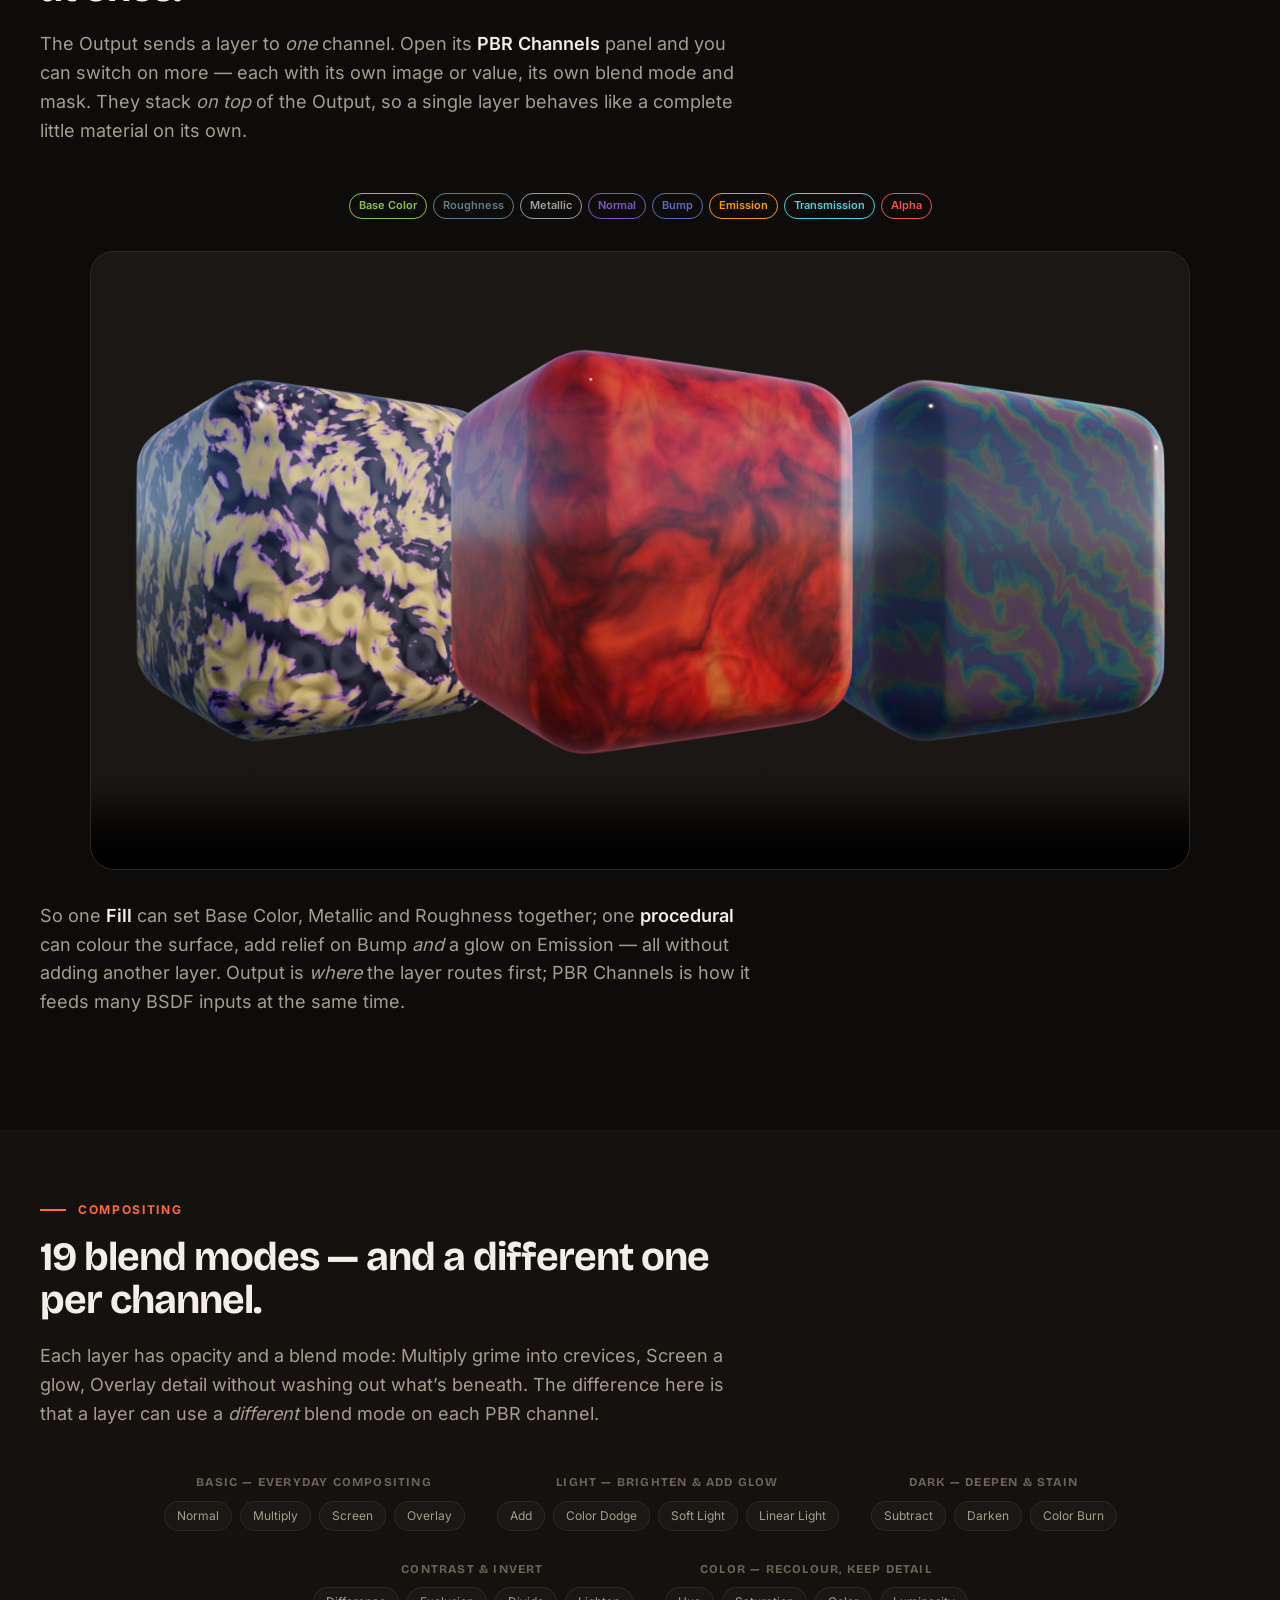
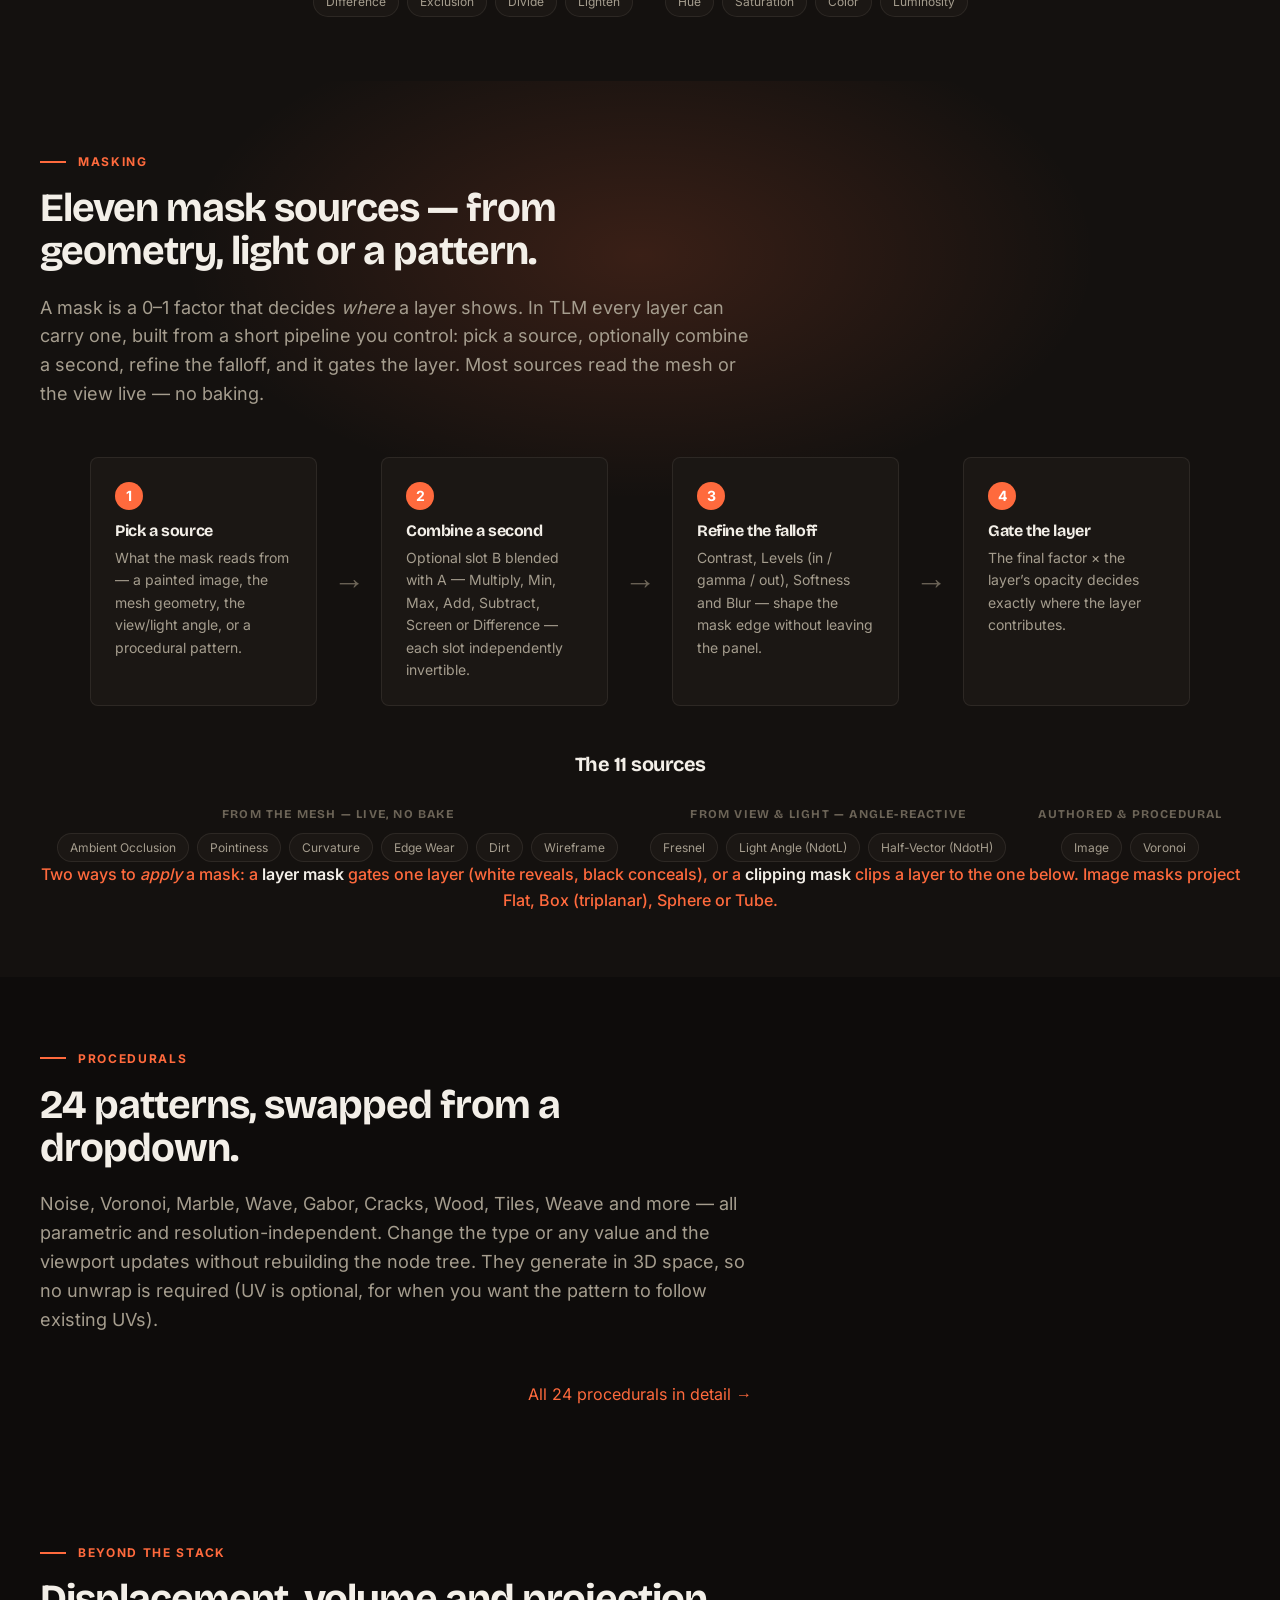
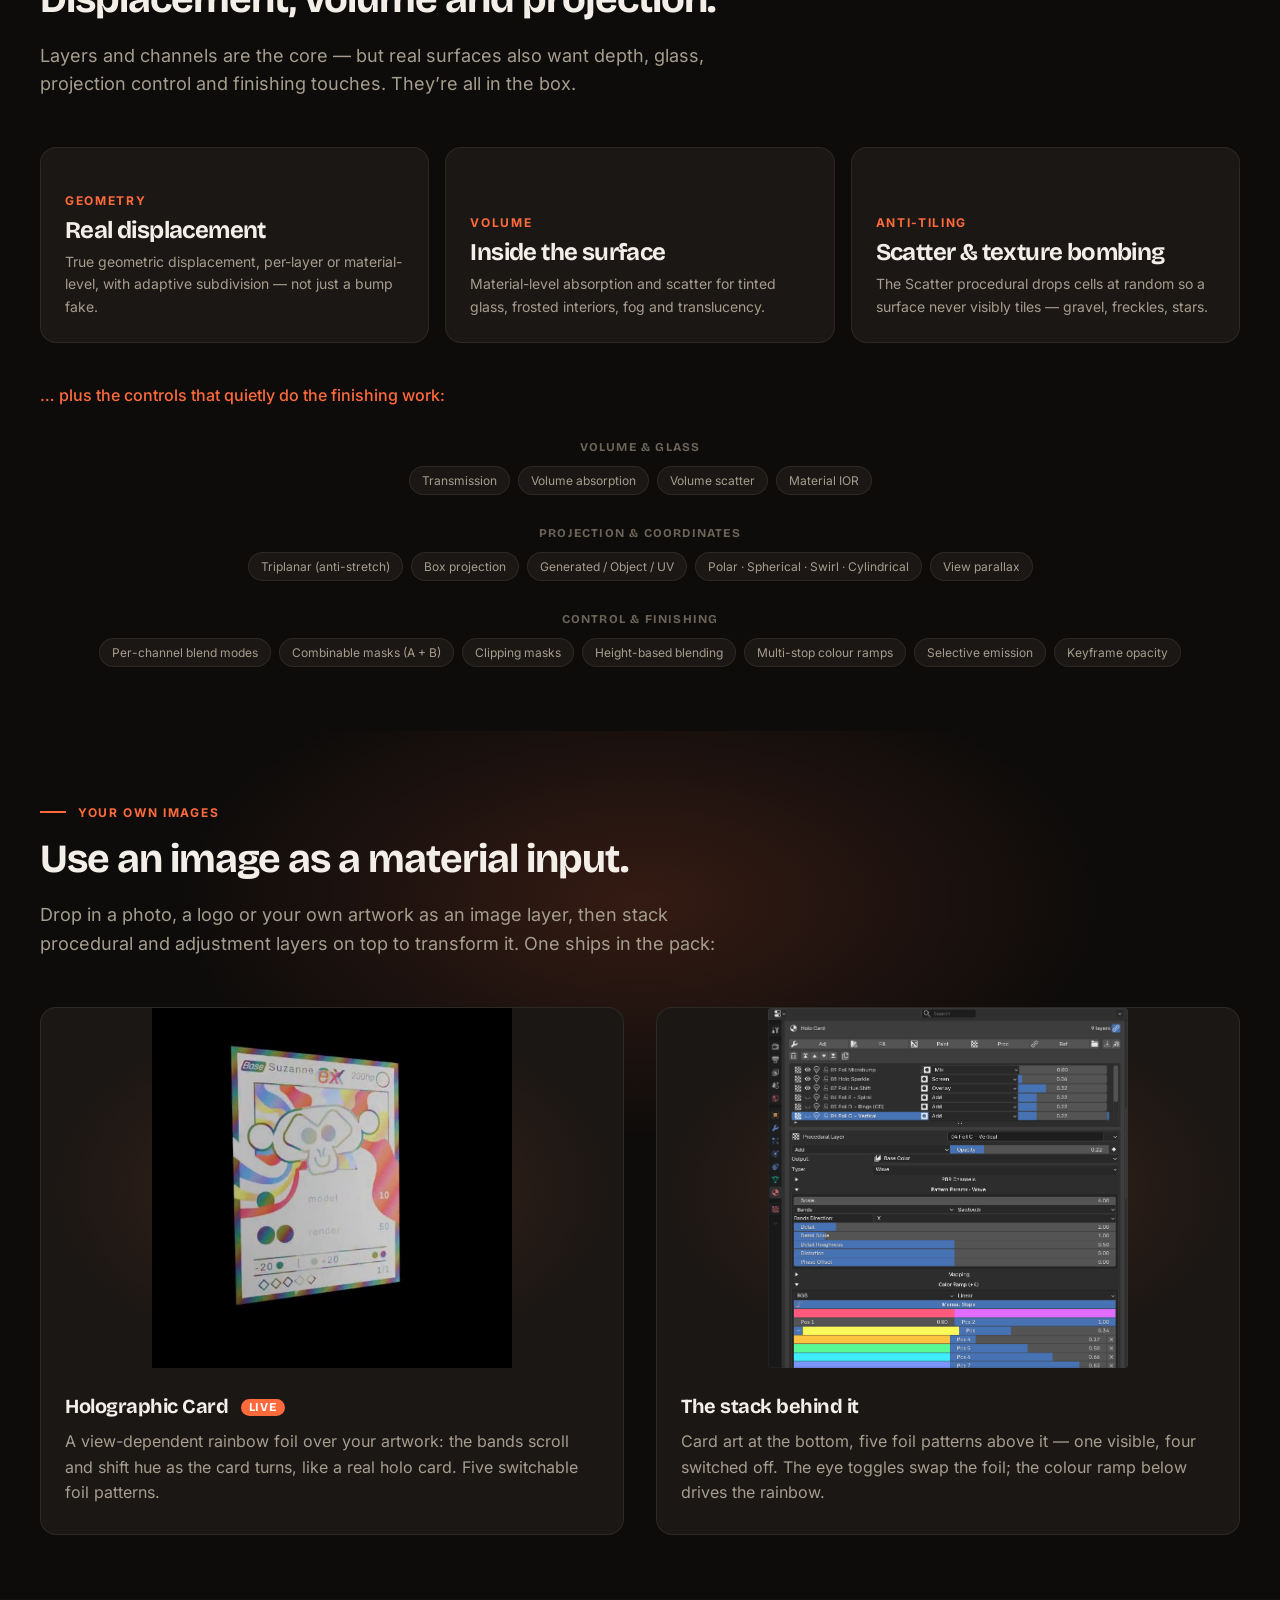
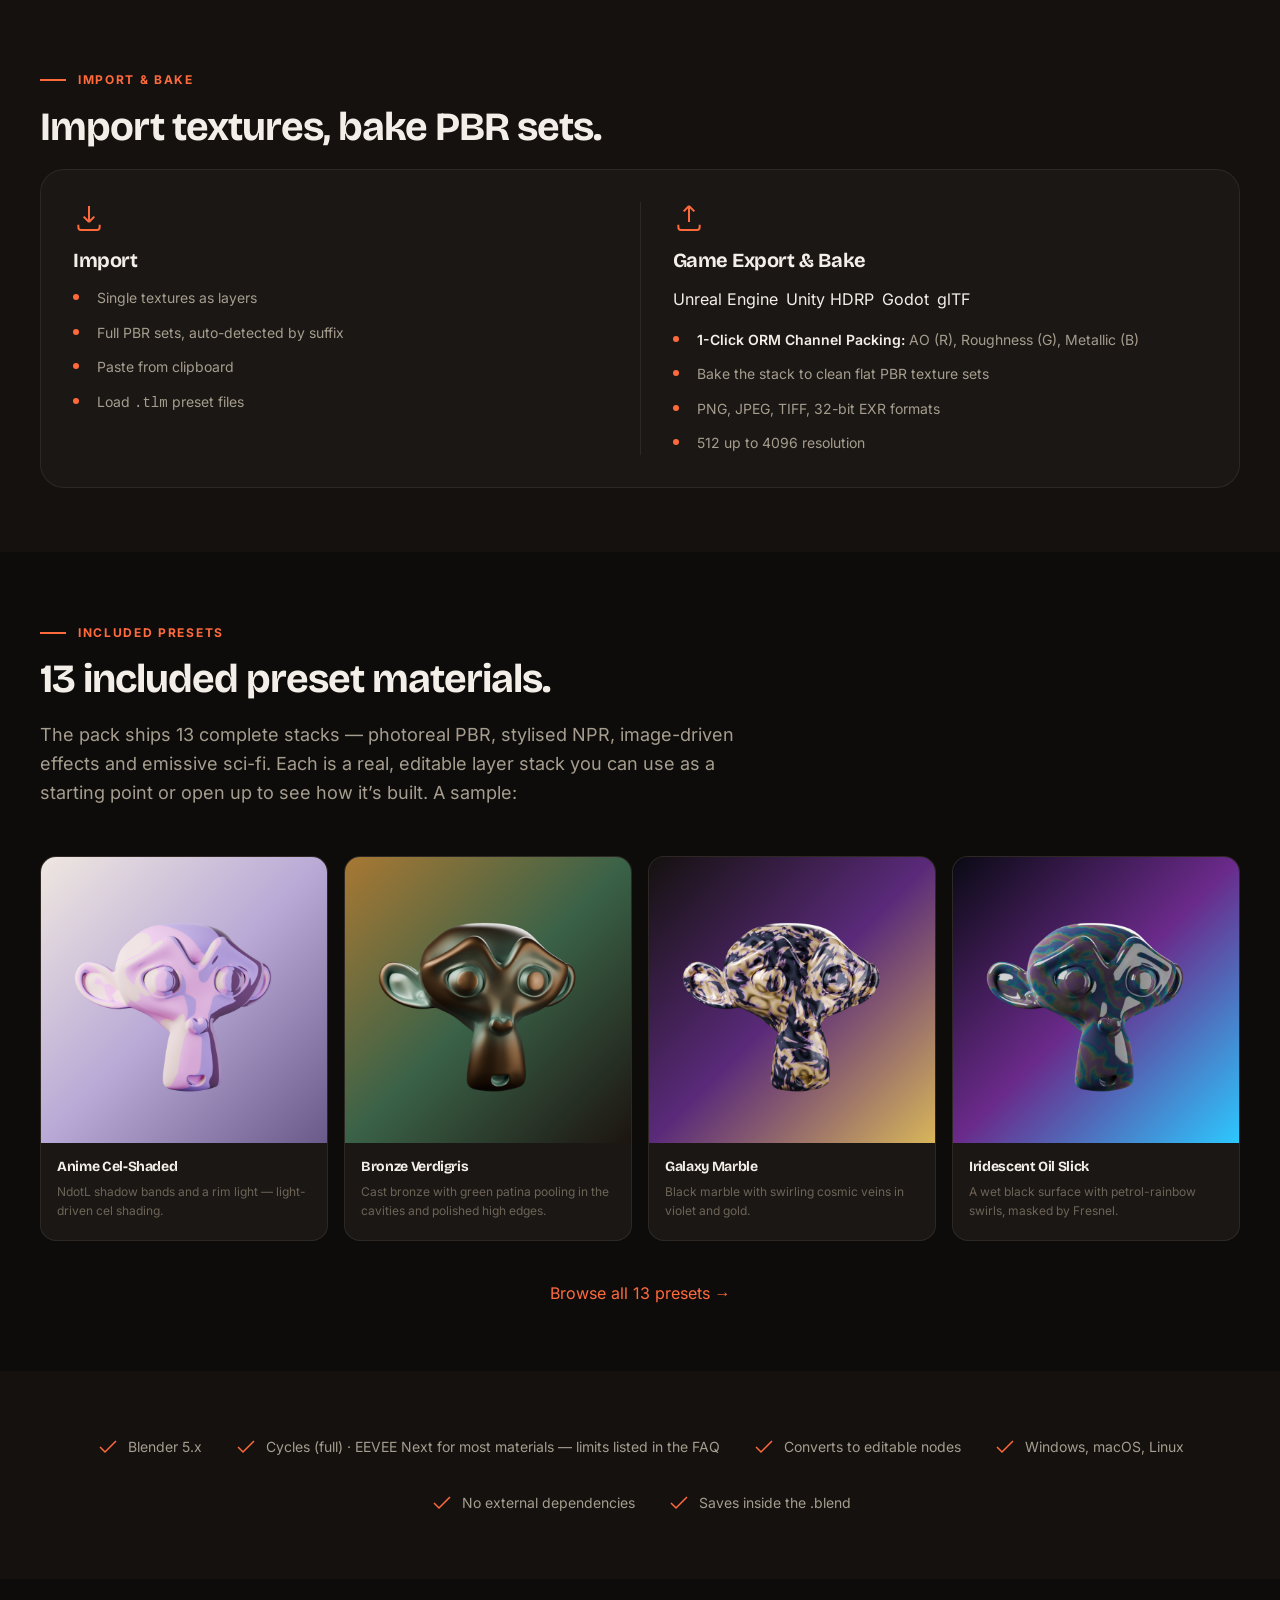
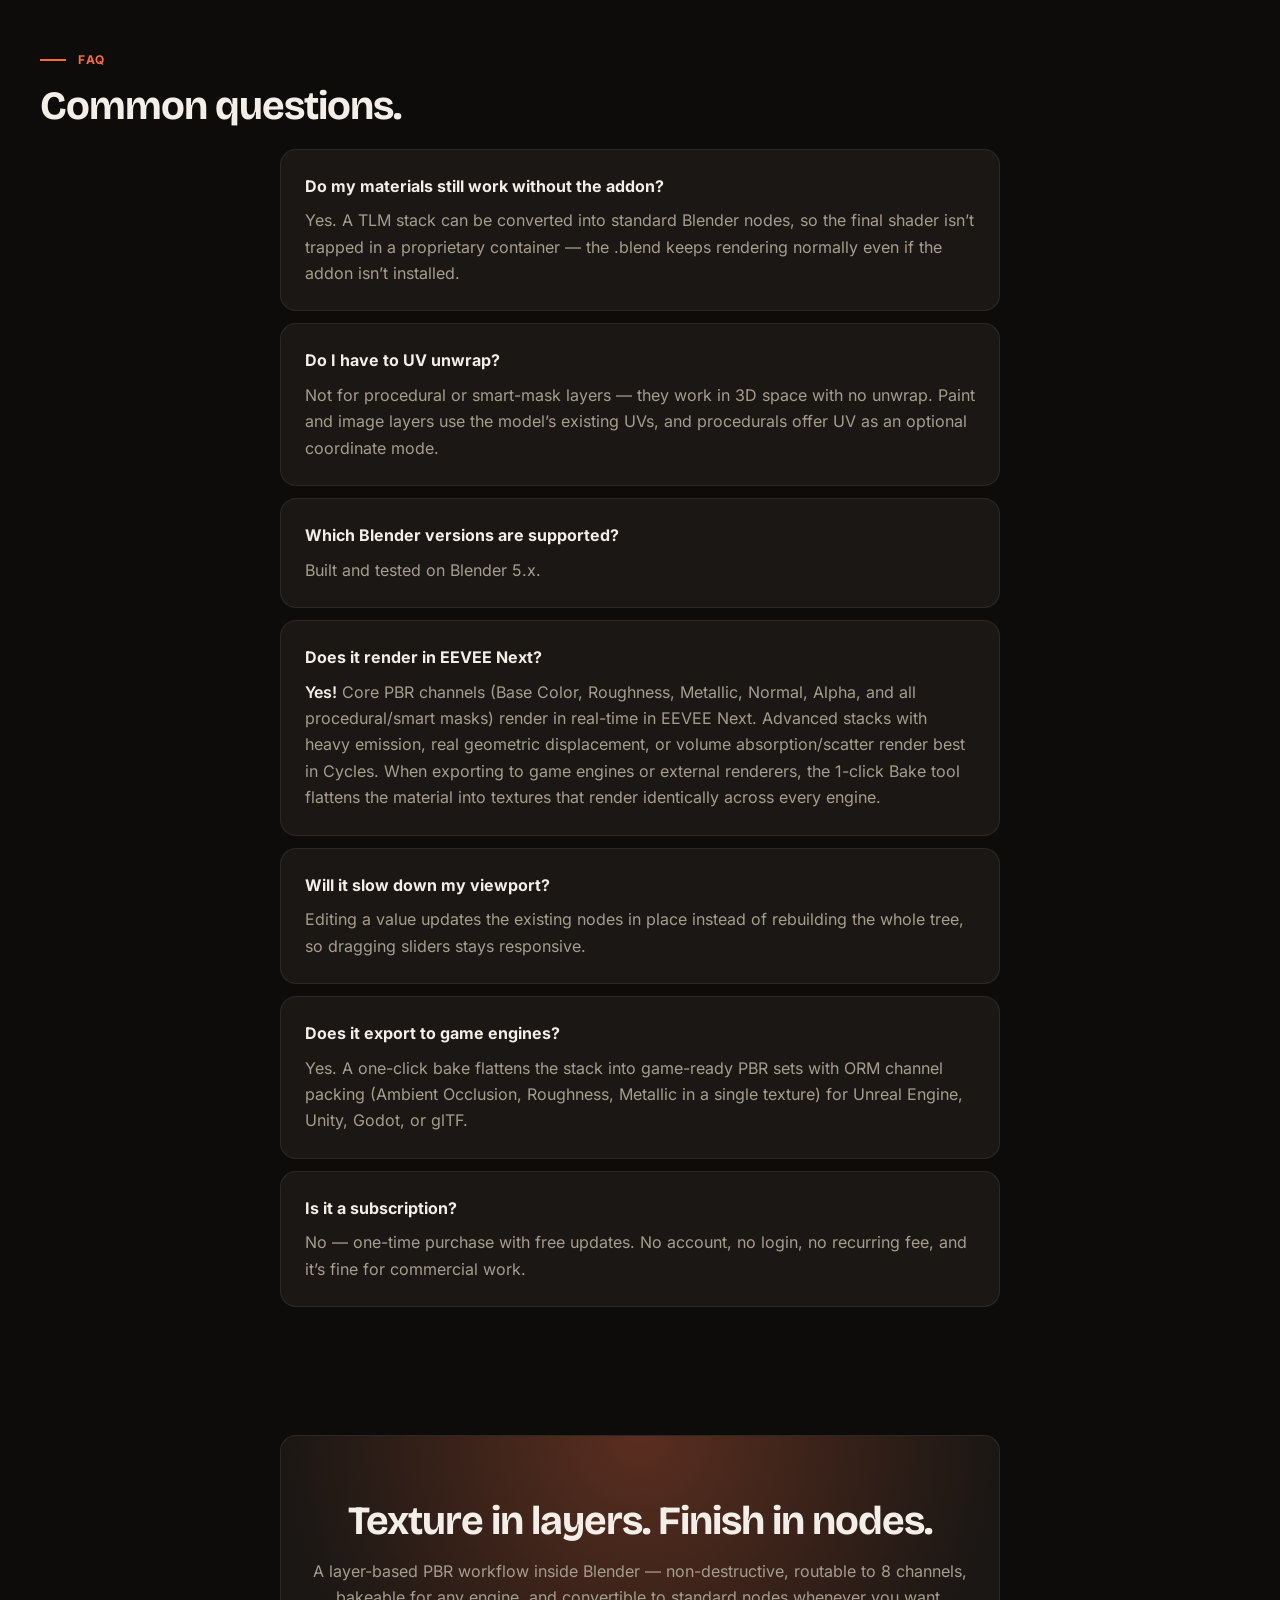
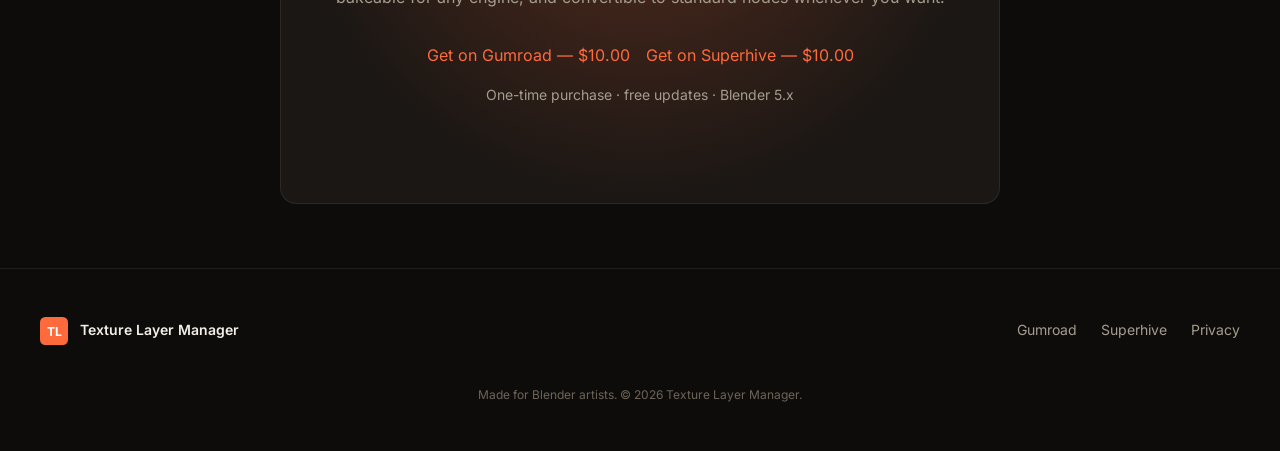
==== commit eeb811da: "fix" ====
--- a/index.html
+++ b/index.html
@@ -56,7 +56,10 @@
                 <a href="#pbr-channels" class="nav__link">PBR</a>
                 <a href="#export" class="nav__link">Export</a>
             </div>
-            <a href="https://eihort.gumroad.com/l/tlm" target="_blank" rel="noopener" class="btn btn--primary btn--sm nav__cta">Get TLM &mdash; $10.00</a>
+            <div class="nav__actions">
+                <a href="https://eihort.gumroad.com/l/tlm" target="_blank" rel="noopener" class="btn btn--primary btn--sm nav__cta">Gumroad &mdash; $10.00</a>
+                <a href="https://superhivemarket.com/products/257563" target="_blank" rel="noopener" class="btn btn--outline btn--sm nav__cta">Superhive &mdash; $10.00</a>
+            </div>
             <button class="nav__hamburger" id="nav-hamburger" aria-label="Toggle menu">
         <span></span><span></span><span></span>
       </button>
--- a/css/components.css
+++ b/css/components.css
@@ -49,14 +49,18 @@
   color: var(--color-text-sub);
   font-size: var(--text-sm);
   font-weight: 500;
-  transition: color var(--dur-fast);
-}
 .nav__link:hover { color: var(--color-text); }
 
 .nav__cta { margin-left: var(--space-4); }
+.nav__actions {
+  display: flex;
+  align-items: center;
+  gap: var(--space-2);
+  margin-left: var(--space-4);
+}
+.nav__actions .nav__cta { margin-left: 0; }
 
 .nav__hamburger {
-  display: none;
   flex-direction: column;
   gap: 5px;
   background: none;
@@ -99,7 +103,7 @@
     border-bottom: 1px solid var(--color-border);
   }
   .nav--open .nav__links { display: flex; }
-  .nav__cta { display: none; }
+  .nav__cta, .nav__actions { display: none; }
   .nav__hamburger { display: flex; }
   .nav__brand-text { display: none; }
 }
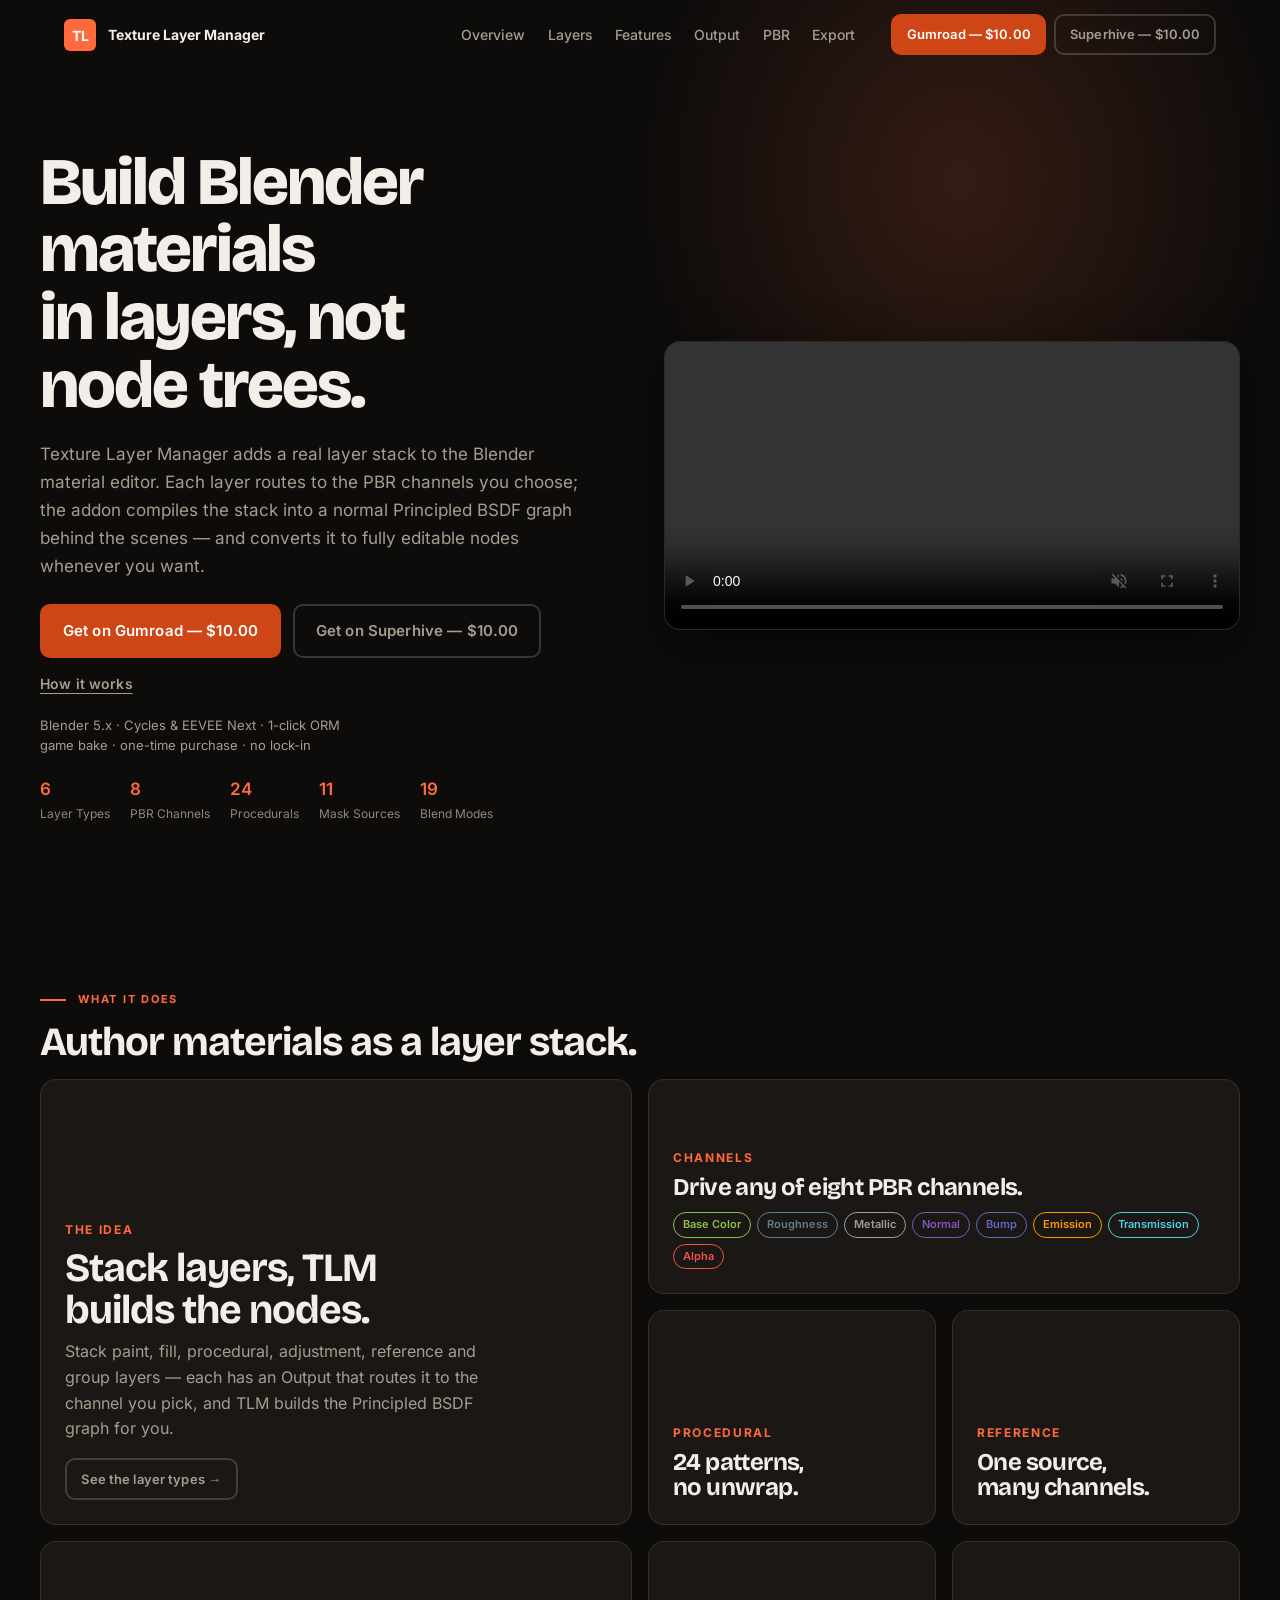
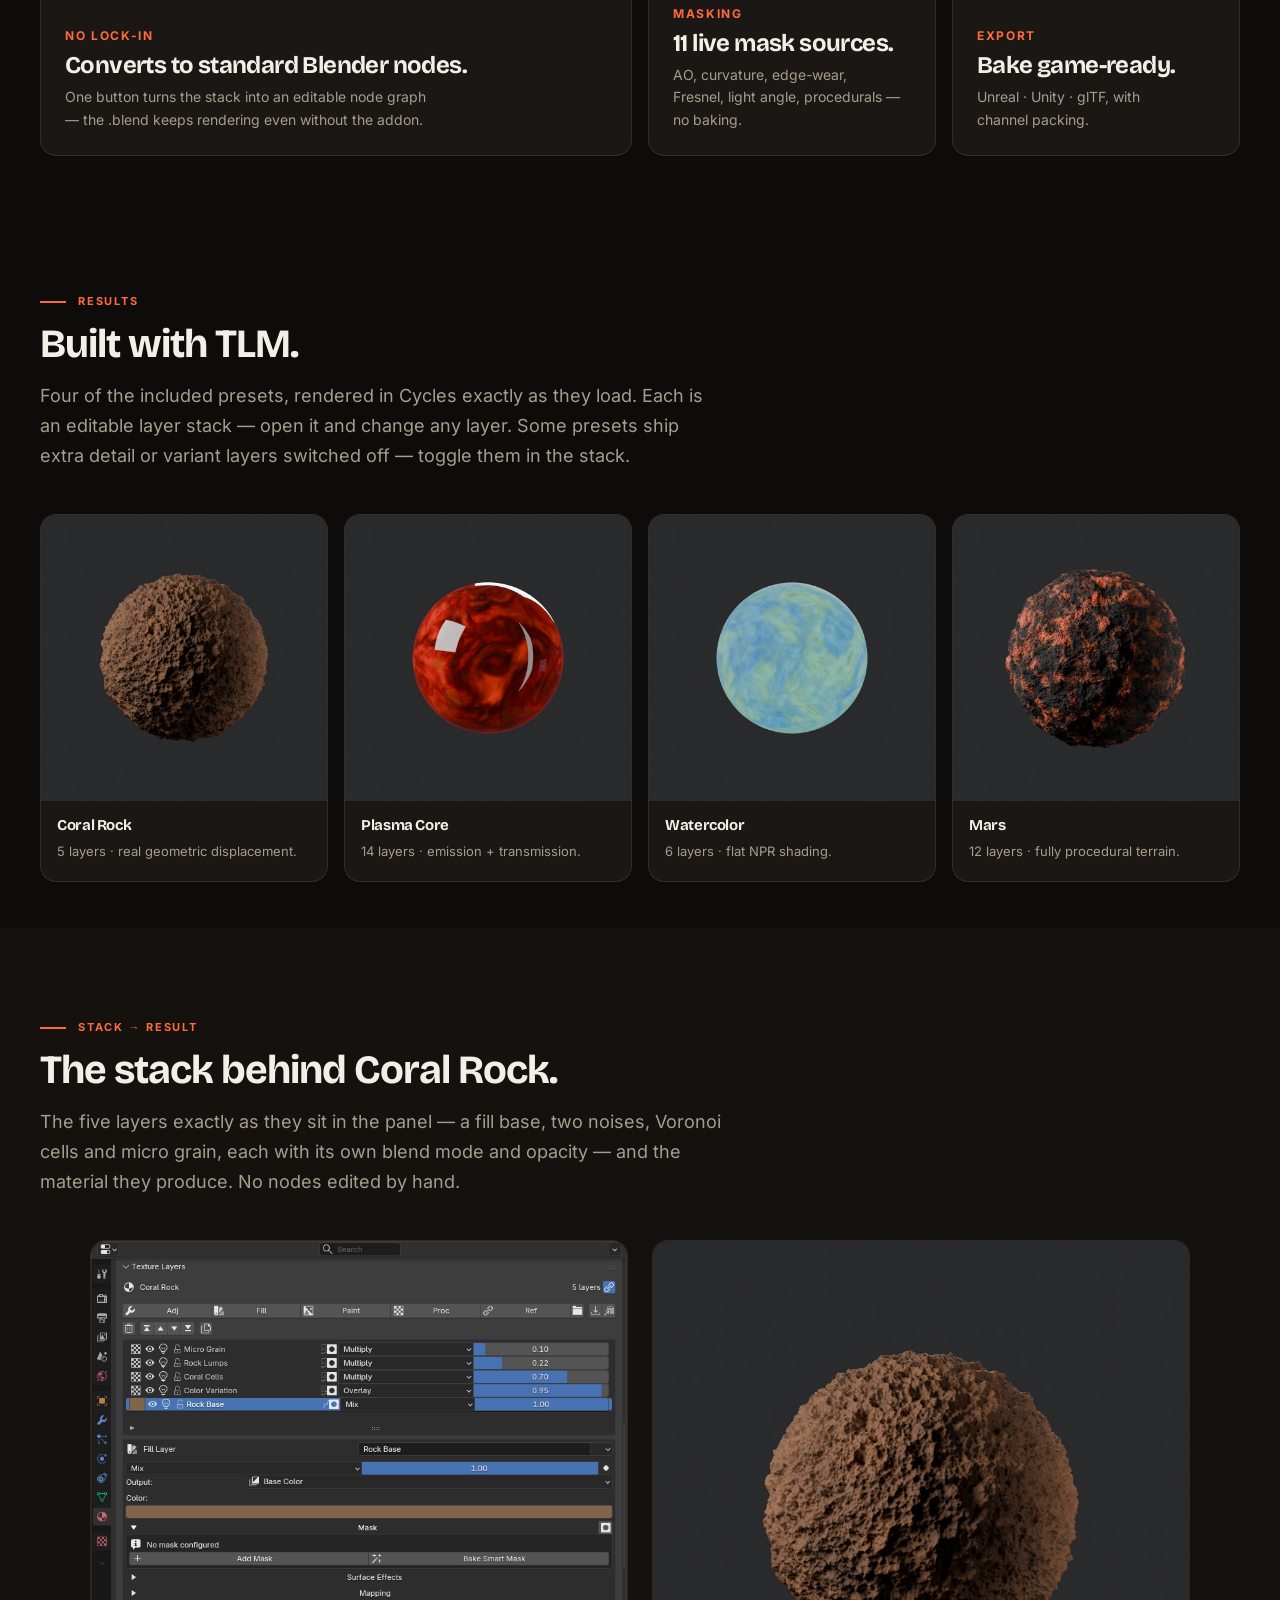
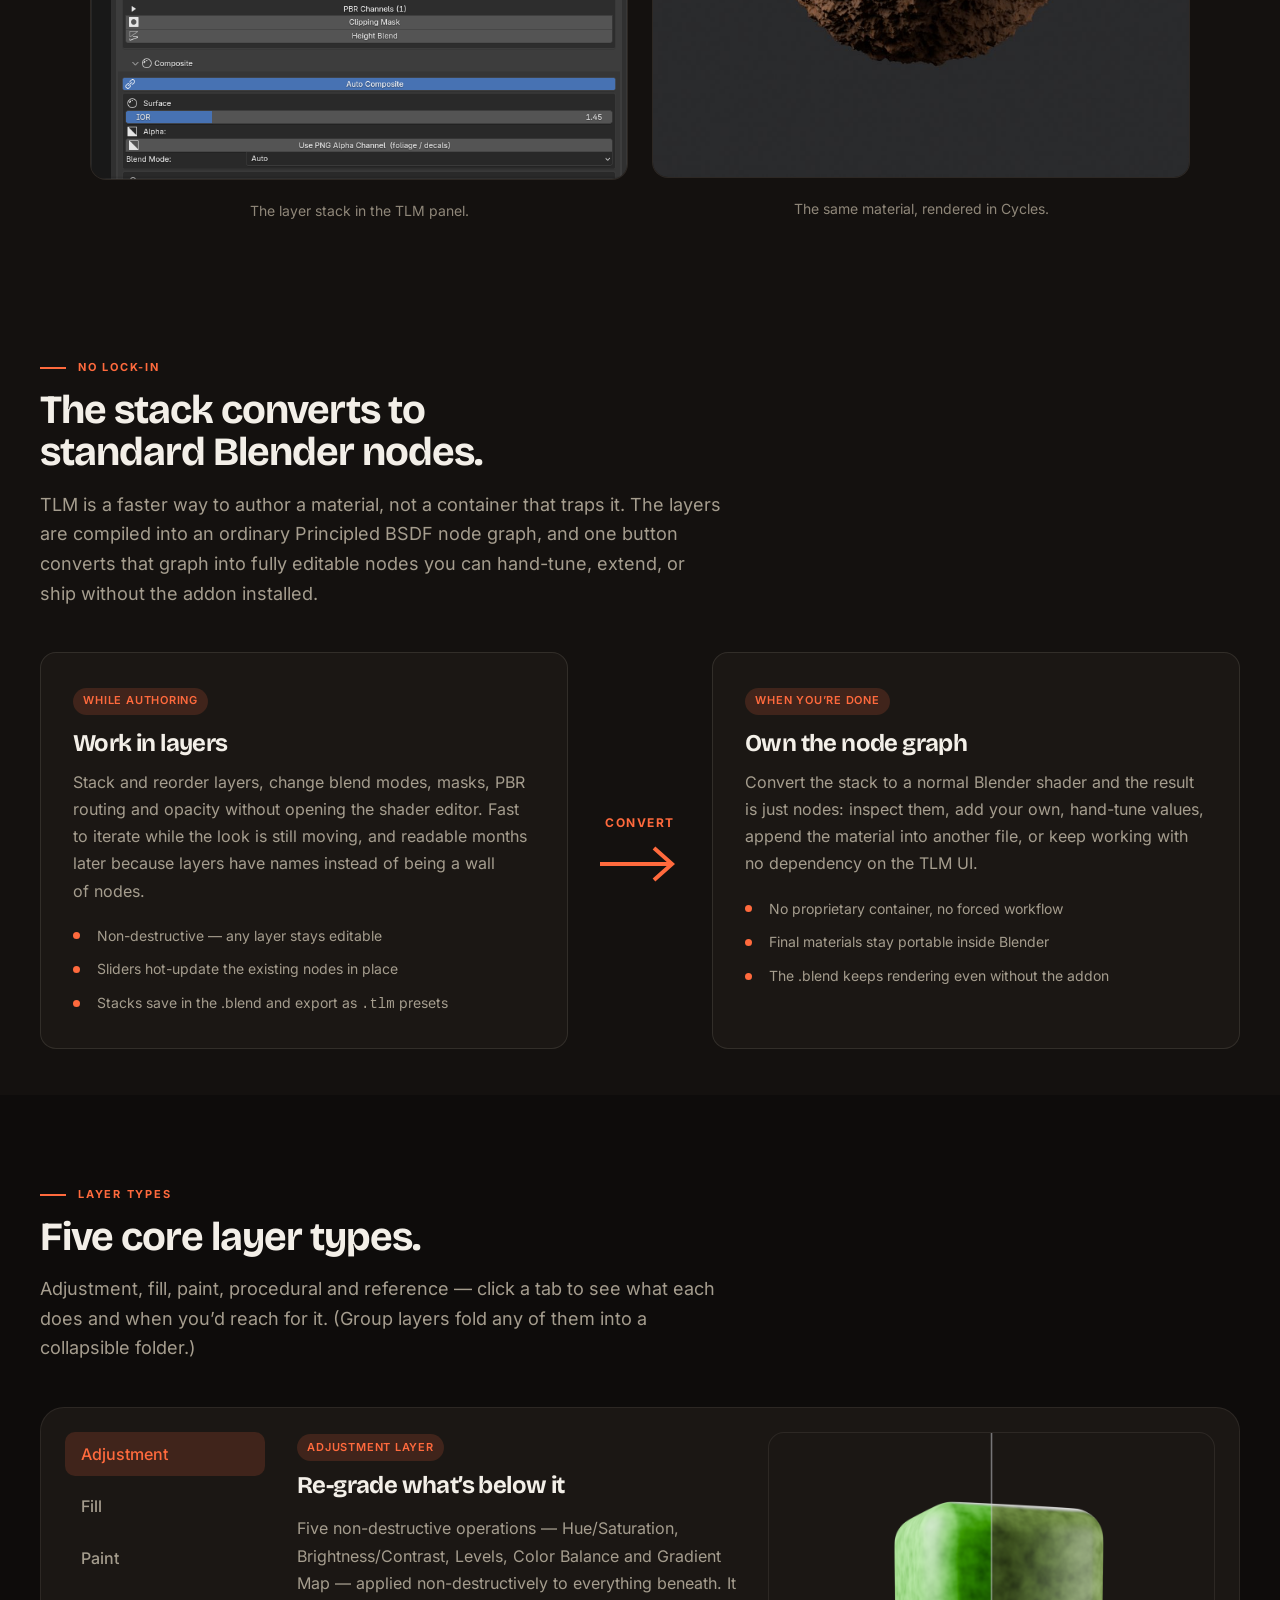
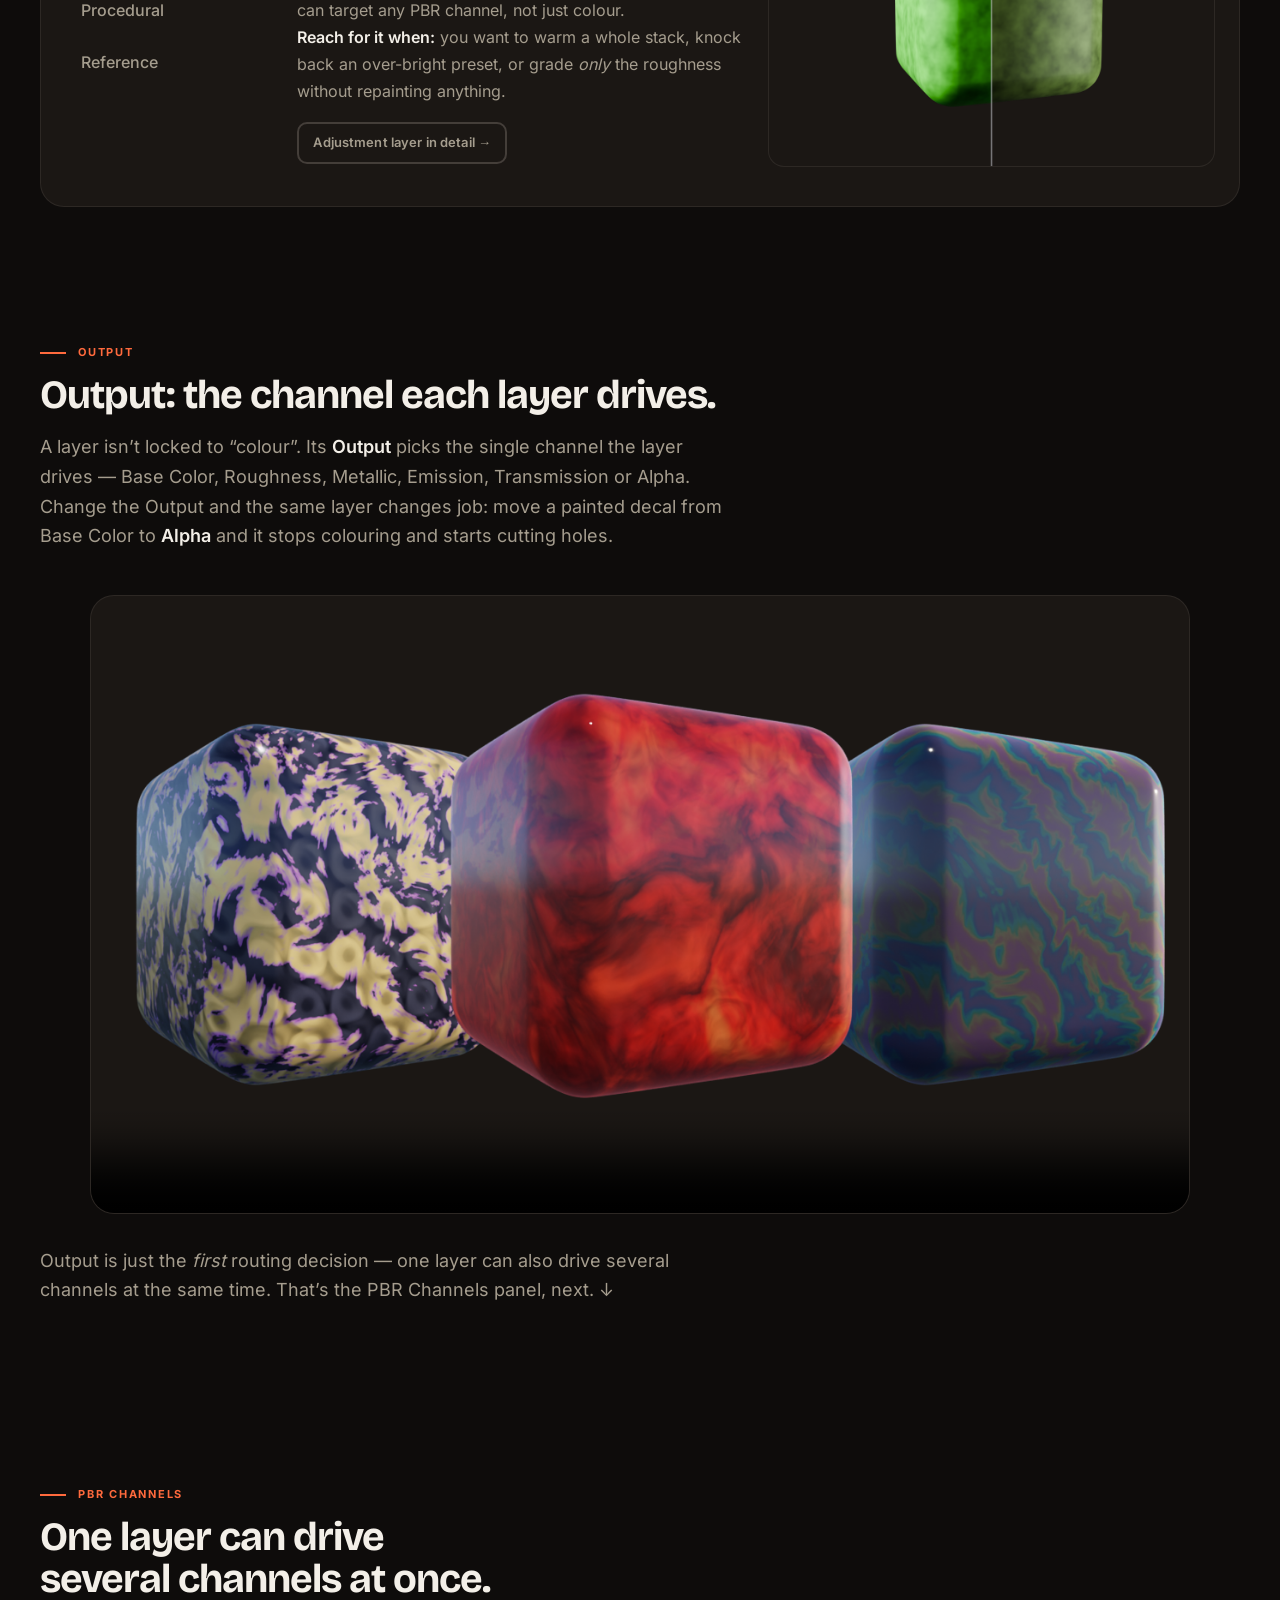
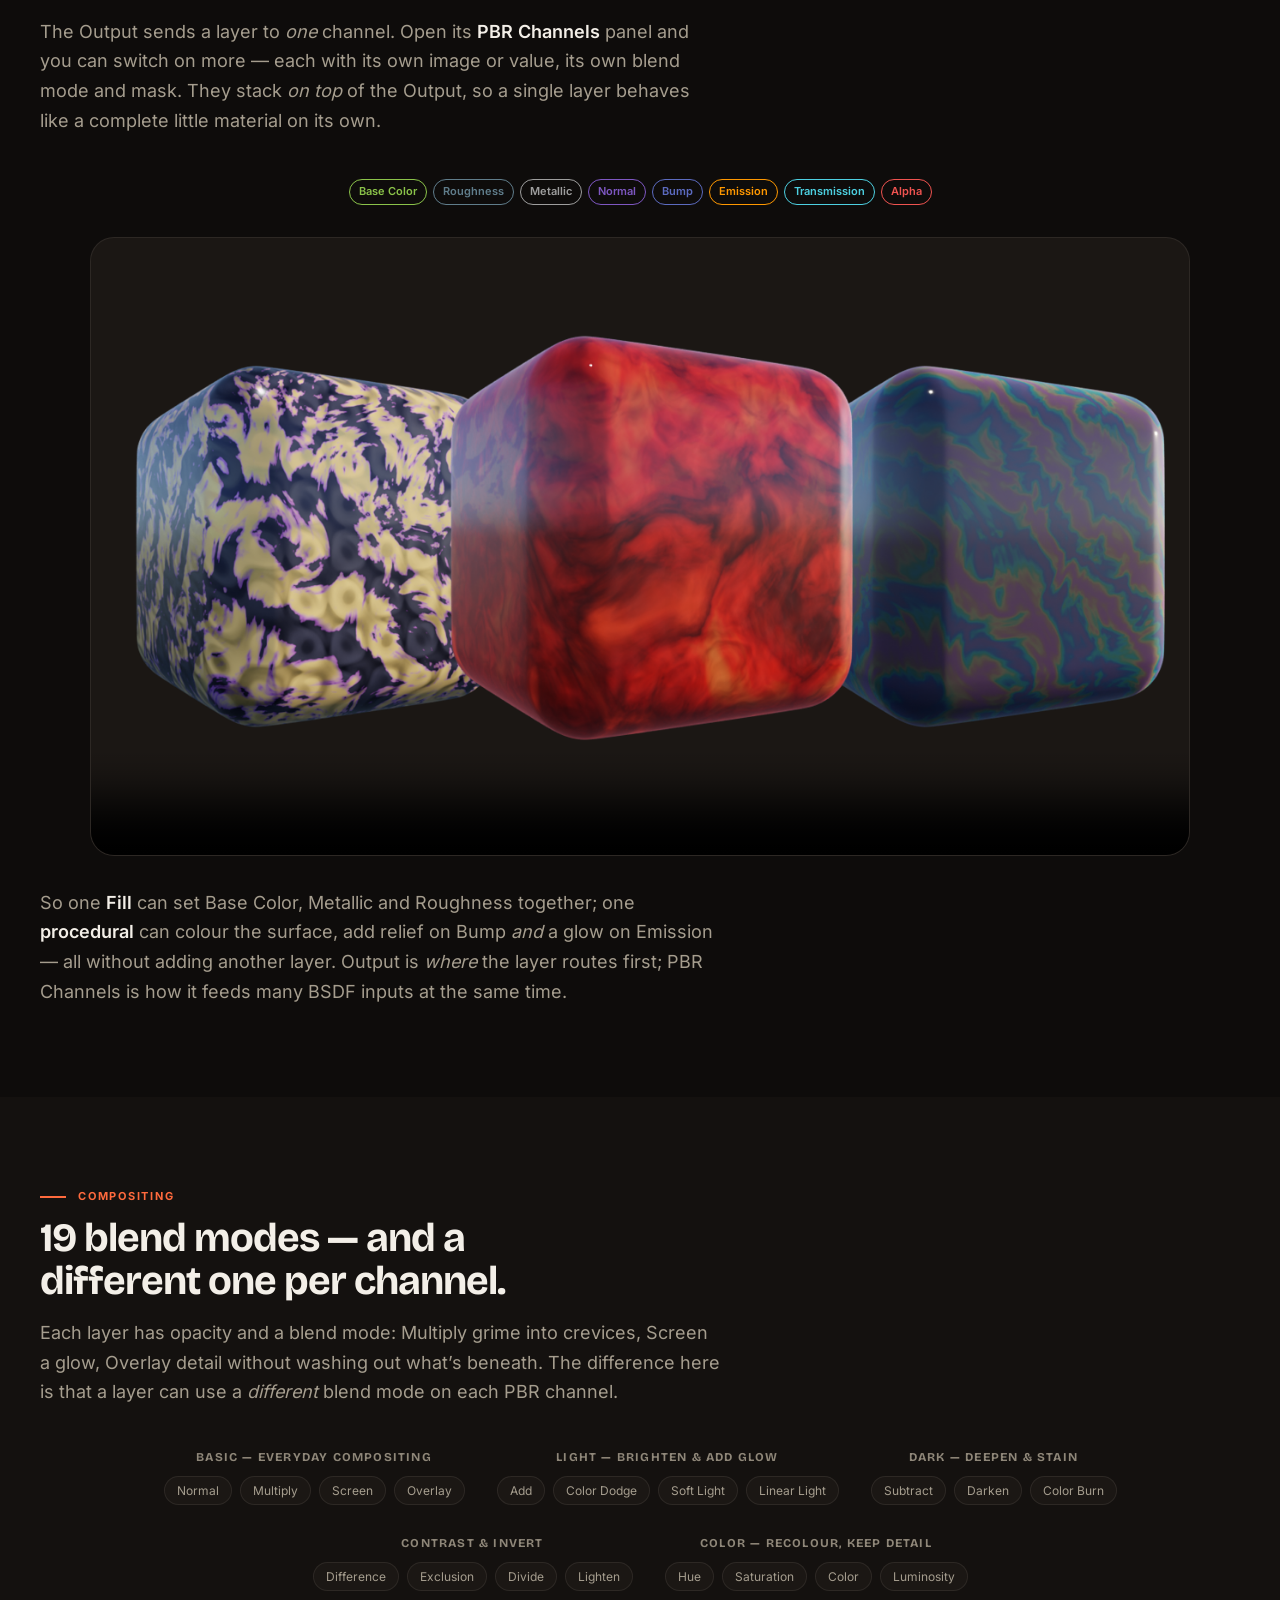
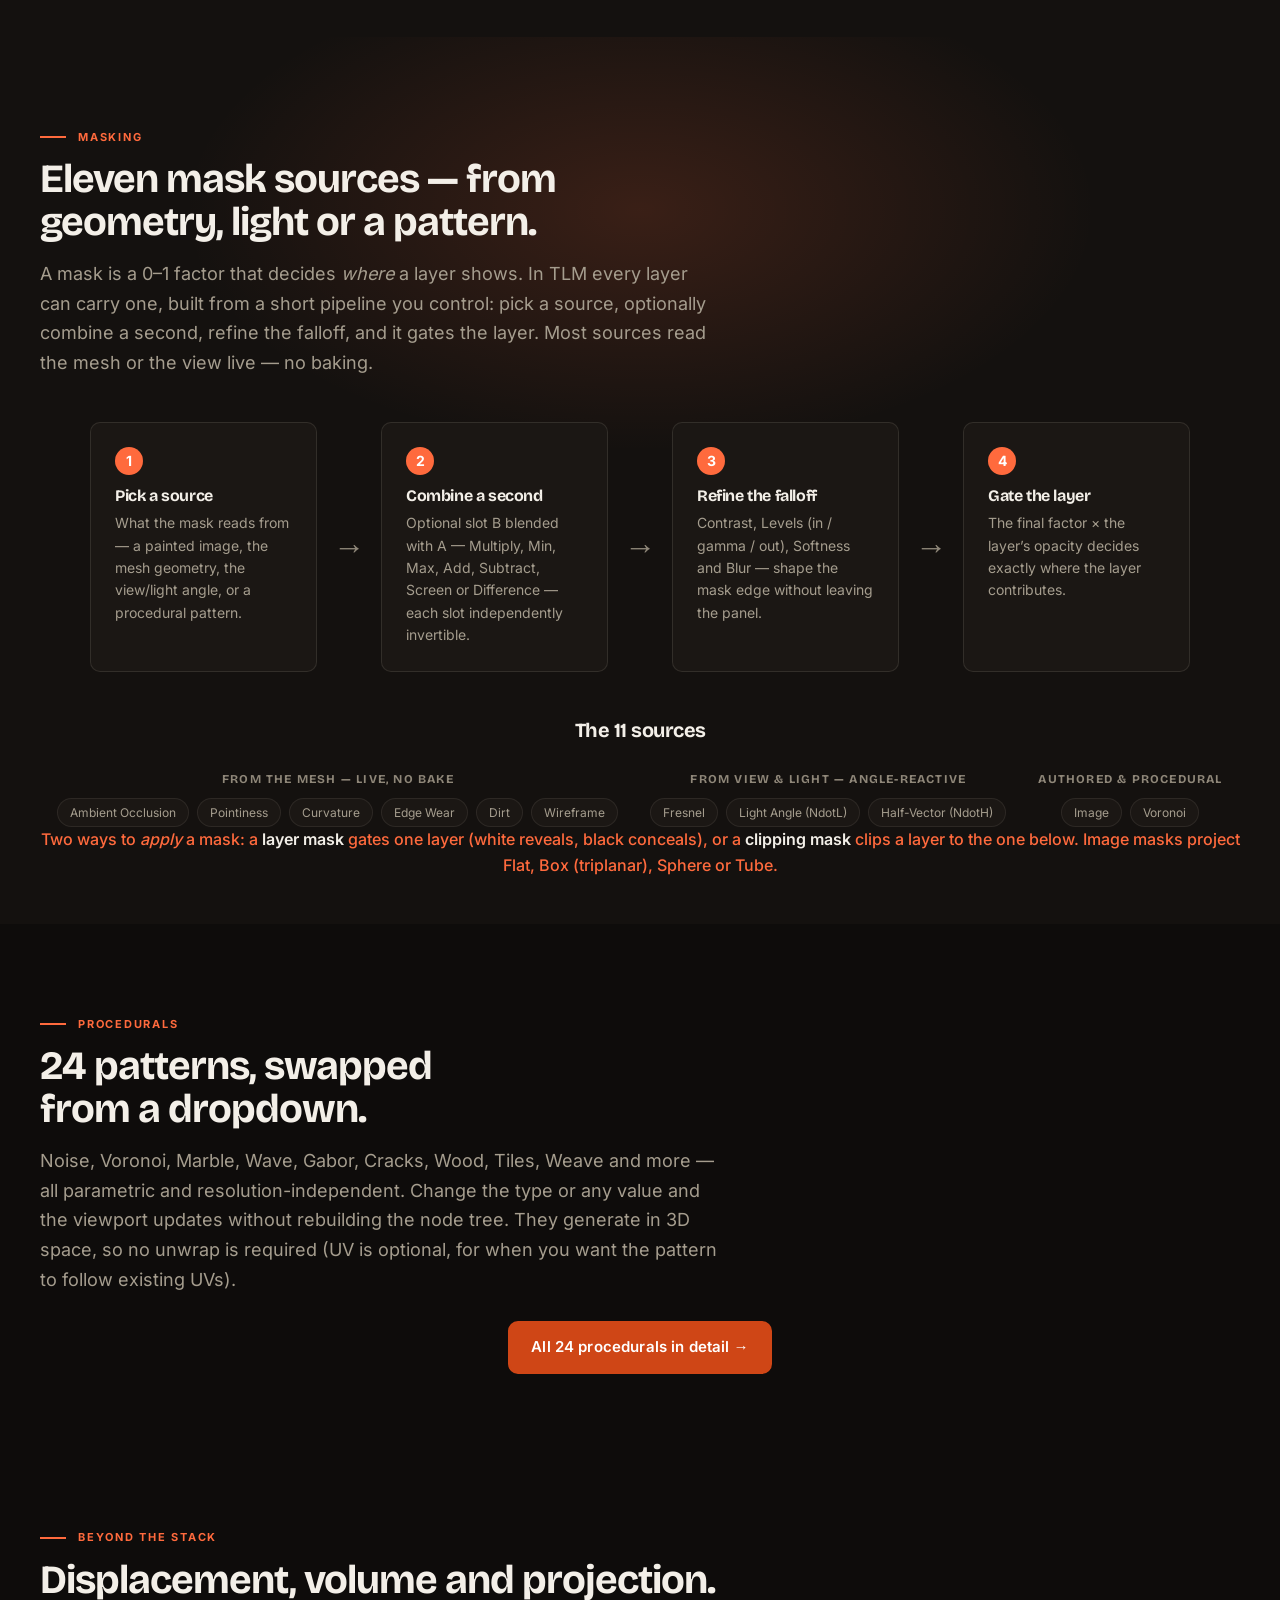
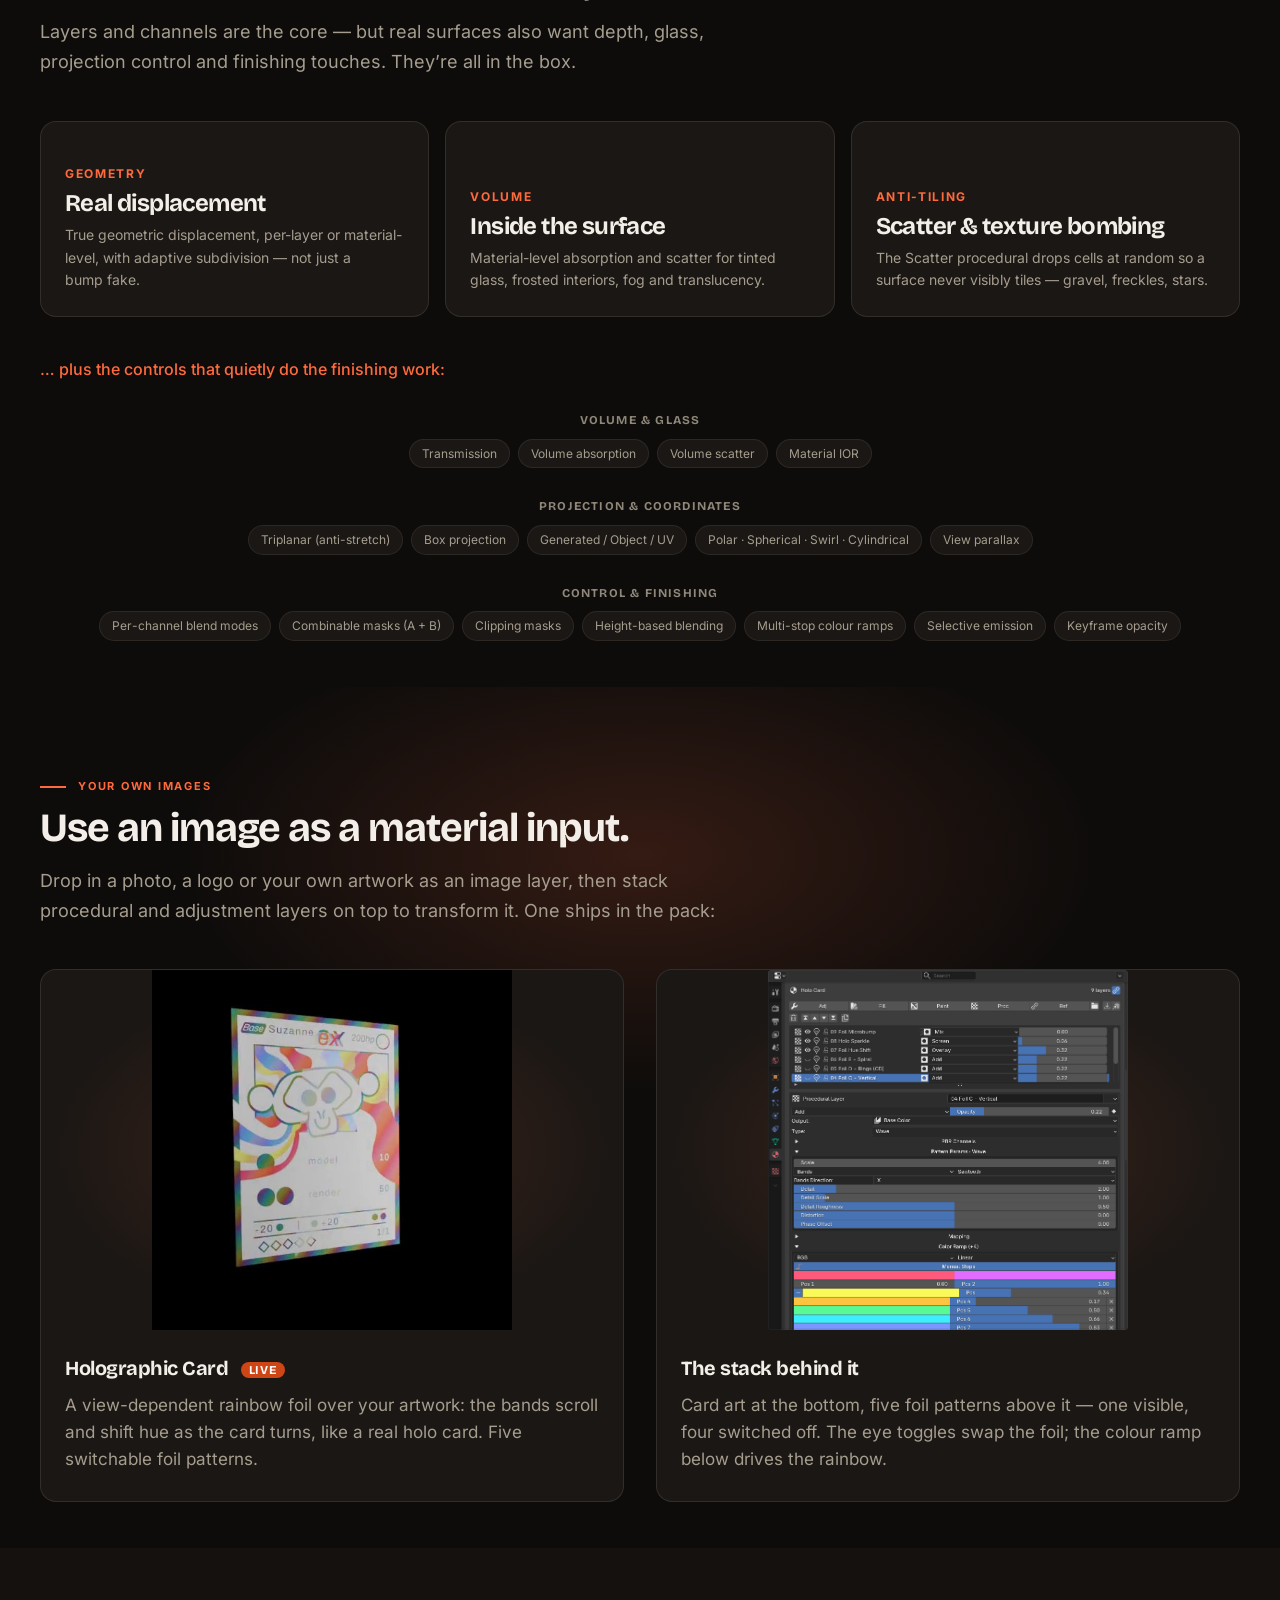
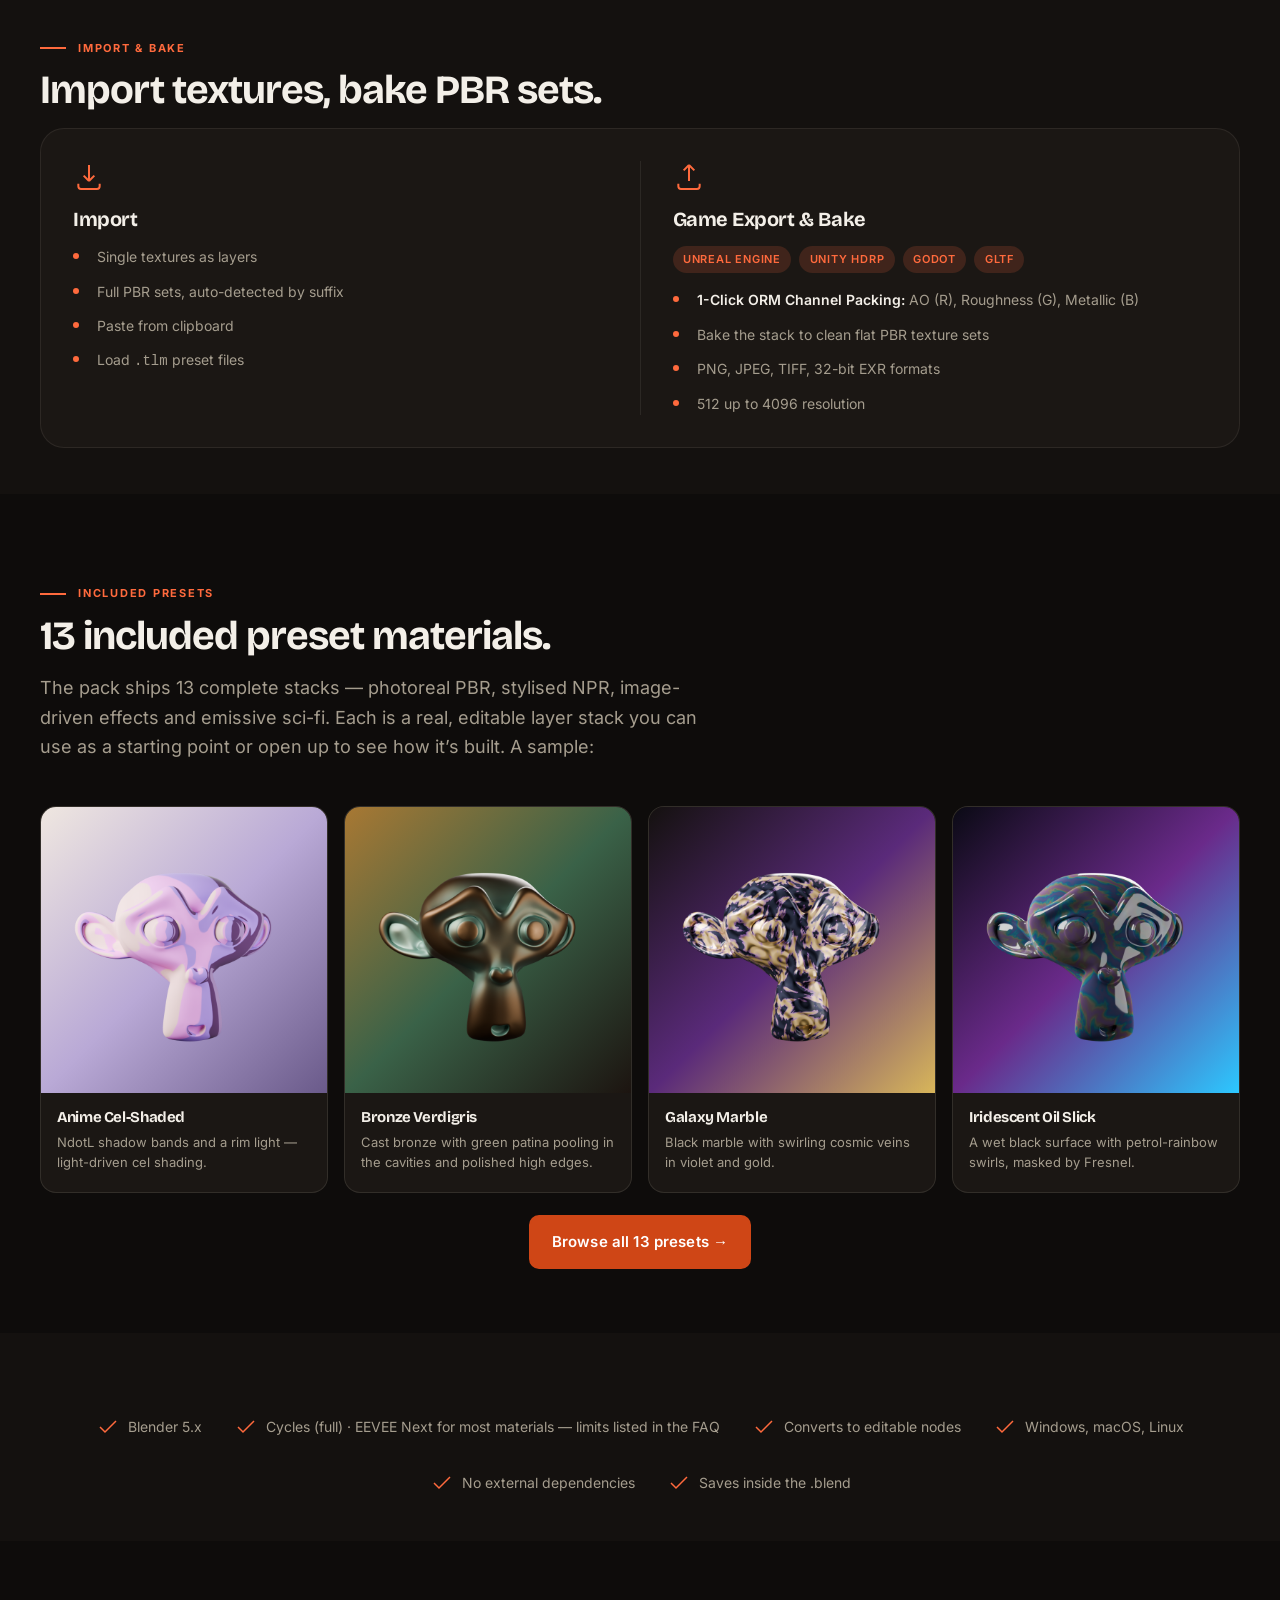
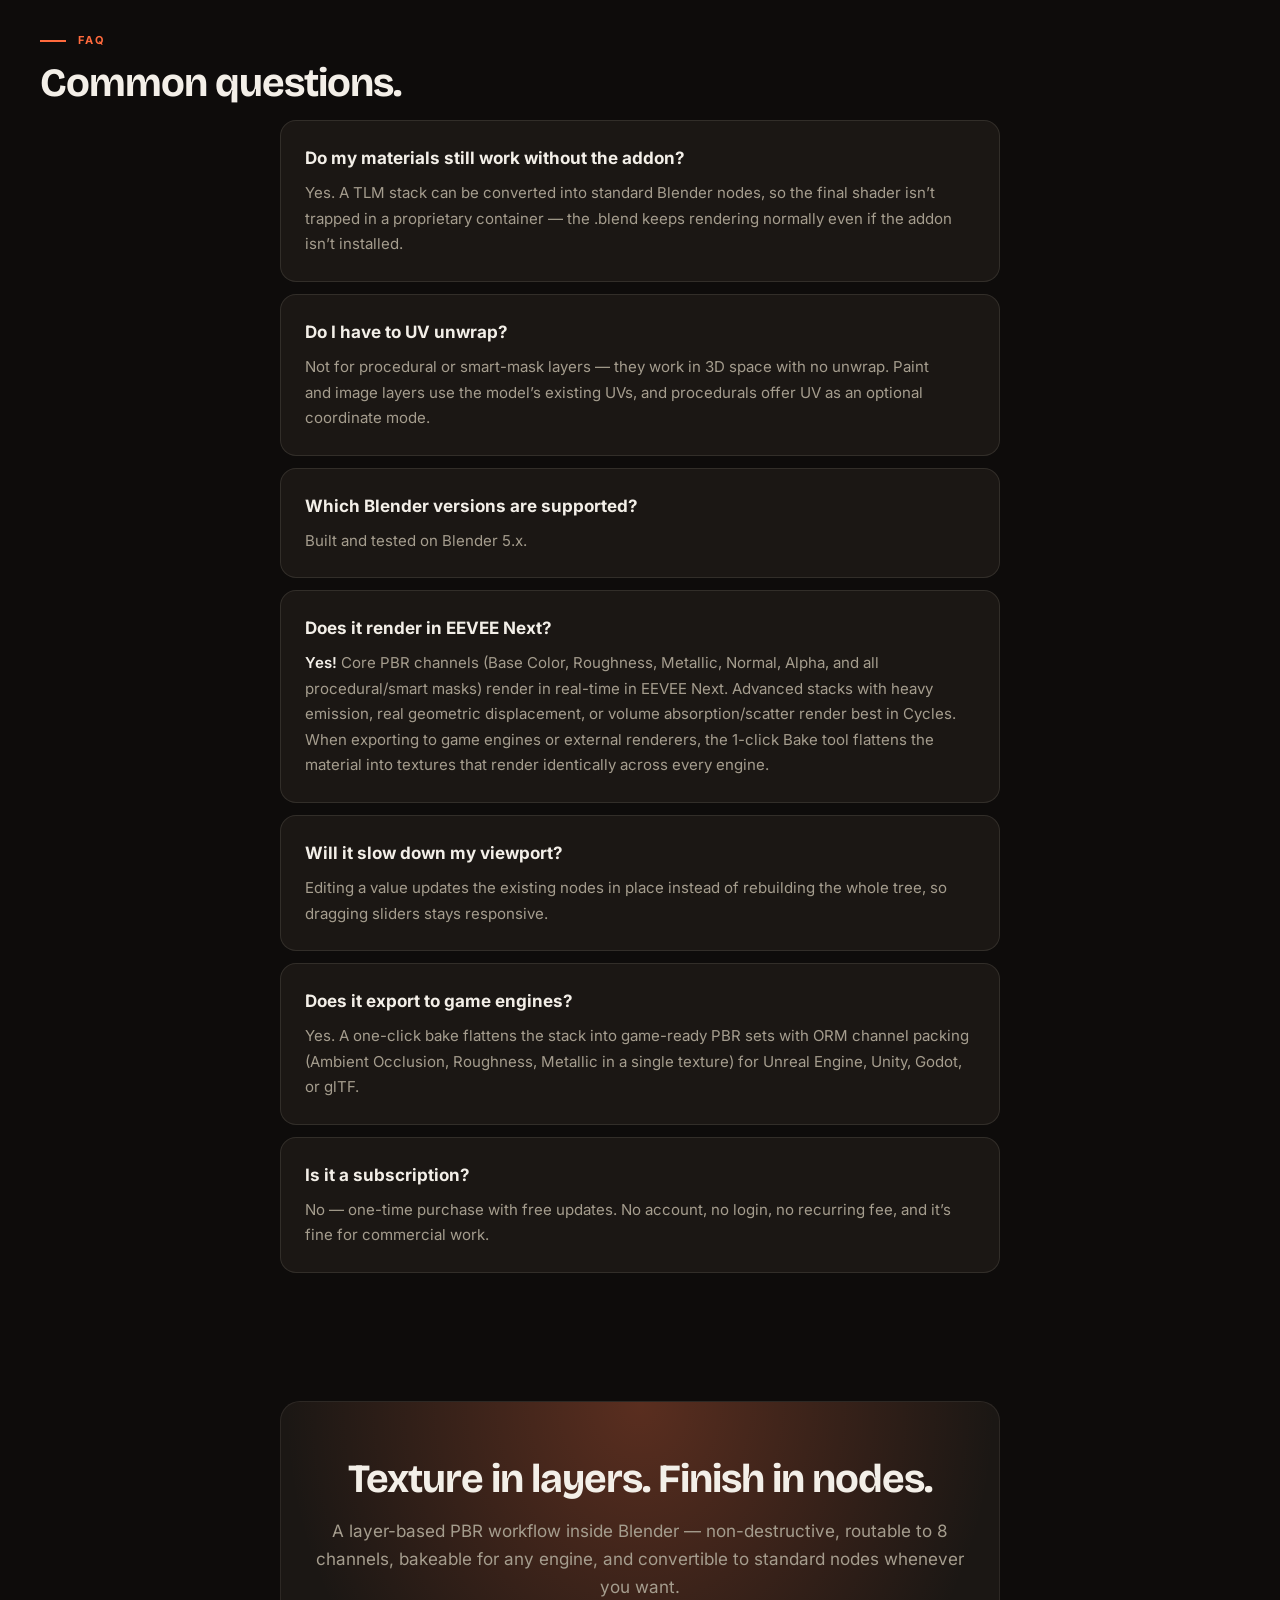
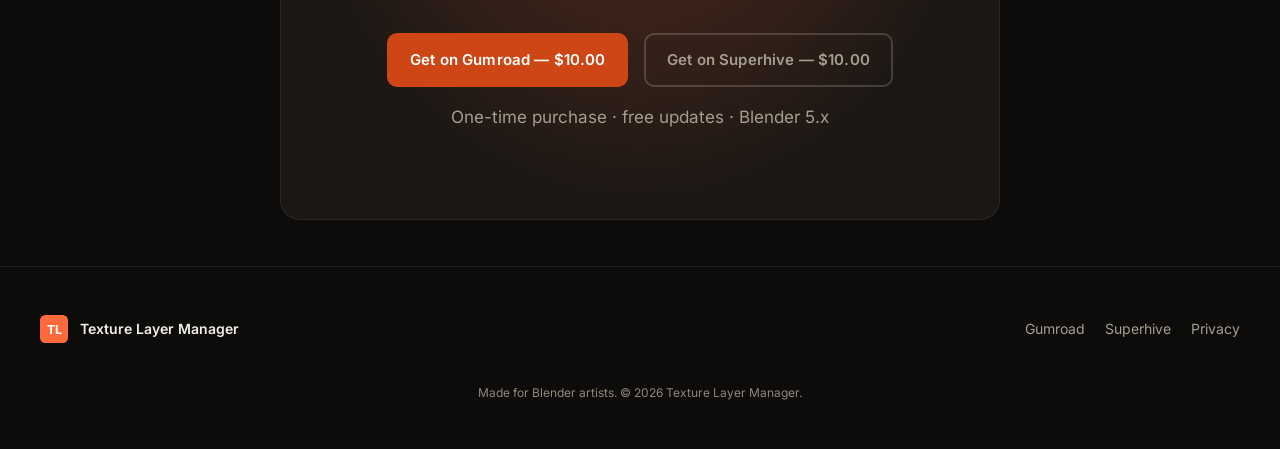
==== commit e593a95d: "style: refine typography, contrast, navigation and spacing" ====
--- a/index.html
+++ b/index.html
@@ -32,6 +32,7 @@
     <link rel="stylesheet" href="css/sections.css">
     <link rel="stylesheet" href="css/animations.css">
     <link rel="stylesheet" href="css/bento.css">
+    <link rel="stylesheet" href="css/polish.css?v=6">
 </head>
 
 <body>
@@ -66,6 +67,8 @@
         </div>
     </nav>
 
+    <main id="main">
+
     <!-- ════════════════════════════════════════════════════════════════════
        HERO
        ════════════════════════════════════════════════════════════════════ -->
@@ -174,22 +177,22 @@
             <div class="presets__strip reveal">
                 <div class="presets__card">
                     <div class="presets__preview" style="background-image:url('assets/images/results/coral-rock.jpg')" role="img" aria-label="Coral Rock material"></div>
-                    <h4>Coral Rock</h4>
+                    <h4 role="heading" aria-level="3">Coral Rock</h4>
                     <p>5 layers &middot; real geometric displacement.</p>
                 </div>
                 <div class="presets__card">
                     <div class="presets__preview" style="background-image:url('assets/images/results/plasma-core.jpg')" role="img" aria-label="Plasma Core material"></div>
-                    <h4>Plasma Core</h4>
+                    <h4 role="heading" aria-level="3">Plasma Core</h4>
                     <p>14 layers &middot; emission + transmission.</p>
                 </div>
                 <div class="presets__card">
                     <div class="presets__preview" style="background-image:url('assets/images/results/watercolor.jpg')" role="img" aria-label="Watercolor material"></div>
-                    <h4>Watercolor</h4>
+                    <h4 role="heading" aria-level="3">Watercolor</h4>
                     <p>6 layers &middot; flat NPR shading.</p>
                 </div>
                 <div class="presets__card">
                     <div class="presets__preview" style="background-image:url('assets/images/results/mars.jpg')" role="img" aria-label="Mars material"></div>
-                    <h4>Mars</h4>
+                    <h4 role="heading" aria-level="3">Mars</h4>
                     <p>12 layers &middot; fully procedural terrain.</p>
                 </div>
             </div>
@@ -423,35 +426,35 @@
             <p class="section__subtitle reveal">Each layer has opacity and a blend mode: Multiply grime into crevices, Screen a glow, Overlay detail without washing out what&rsquo;s beneath. The difference here is that a layer can use a <em>different</em> blend mode on each PBR channel.</p>
             <div class="blend reveal">
                 <div class="blend__group">
-                    <h4 class="blend__label">Basic &mdash; everyday compositing</h4>
+                    <h4 role="heading" aria-level="3" class="blend__label">Basic &mdash; everyday compositing</h4>
                     <div class="blend__modes">
                         <span class="blend__pill">Normal</span><span class="blend__pill">Multiply</span>
                         <span class="blend__pill">Screen</span><span class="blend__pill">Overlay</span>
                     </div>
                 </div>
                 <div class="blend__group">
-                    <h4 class="blend__label">Light &mdash; brighten &amp; add glow</h4>
+                    <h4 role="heading" aria-level="3" class="blend__label">Light &mdash; brighten &amp; add glow</h4>
                     <div class="blend__modes">
                         <span class="blend__pill">Add</span><span class="blend__pill">Color Dodge</span>
                         <span class="blend__pill">Soft Light</span><span class="blend__pill">Linear Light</span>
                     </div>
                 </div>
                 <div class="blend__group">
-                    <h4 class="blend__label">Dark &mdash; deepen &amp; stain</h4>
+                    <h4 role="heading" aria-level="3" class="blend__label">Dark &mdash; deepen &amp; stain</h4>
                     <div class="blend__modes">
                         <span class="blend__pill">Subtract</span><span class="blend__pill">Darken</span>
                         <span class="blend__pill">Color Burn</span>
                     </div>
                 </div>
                 <div class="blend__group">
-                    <h4 class="blend__label">Contrast &amp; invert</h4>
+                    <h4 role="heading" aria-level="3" class="blend__label">Contrast &amp; invert</h4>
                     <div class="blend__modes">
                         <span class="blend__pill">Difference</span><span class="blend__pill">Exclusion</span>
                         <span class="blend__pill">Divide</span><span class="blend__pill">Lighten</span>
                     </div>
                 </div>
                 <div class="blend__group">
-                    <h4 class="blend__label">Color &mdash; recolour, keep detail</h4>
+                    <h4 role="heading" aria-level="3" class="blend__label">Color &mdash; recolour, keep detail</h4>
                     <div class="blend__modes">
                         <span class="blend__pill">Hue</span><span class="blend__pill">Saturation</span>
                         <span class="blend__pill">Color</span><span class="blend__pill">Luminosity</span>
@@ -475,25 +478,25 @@
             <div class="workflow__flow reveal" style="margin-bottom: var(--space-12);">
                 <div class="workflow__step">
                     <span class="workflow__badge">1</span>
-                    <h4>Pick a source</h4>
+                    <h4 role="heading" aria-level="3">Pick a source</h4>
                     <p>What the mask reads from &mdash; a painted image, the mesh geometry, the view/light angle, or a procedural pattern.</p>
                 </div>
                 <div class="workflow__arrow" aria-hidden="true">&rarr;</div>
                 <div class="workflow__step">
                     <span class="workflow__badge">2</span>
-                    <h4>Combine a second</h4>
+                    <h4 role="heading" aria-level="3">Combine a second</h4>
                     <p>Optional slot B blended with A &mdash; Multiply, Min, Max, Add, Subtract, Screen or Difference &mdash; each slot independently invertible.</p>
                 </div>
                 <div class="workflow__arrow" aria-hidden="true">&rarr;</div>
                 <div class="workflow__step">
                     <span class="workflow__badge">3</span>
-                    <h4>Refine the falloff</h4>
+                    <h4 role="heading" aria-level="3">Refine the falloff</h4>
                     <p>Contrast, Levels (in / gamma / out), Softness and Blur &mdash; shape the mask edge without leaving the panel.</p>
                 </div>
                 <div class="workflow__arrow" aria-hidden="true">&rarr;</div>
                 <div class="workflow__step">
                     <span class="workflow__badge">4</span>
-                    <h4>Gate the layer</h4>
+                    <h4 role="heading" aria-level="3">Gate the layer</h4>
                     <p>The final factor &times; the layer&rsquo;s opacity decides exactly where the layer contributes.</p>
                 </div>
             </div>
@@ -501,7 +504,7 @@
             <h3 class="masks__subhead reveal">The 11 sources</h3>
             <div class="blend reveal">
                 <div class="blend__group">
-                    <h4 class="blend__label">From the mesh &mdash; live, no bake</h4>
+                    <h4 role="heading" aria-level="3" class="blend__label">From the mesh &mdash; live, no bake</h4>
                     <div class="blend__modes">
                         <span class="blend__pill">Ambient Occlusion</span><span class="blend__pill">Pointiness</span>
                         <span class="blend__pill">Curvature</span><span class="blend__pill">Edge Wear</span>
@@ -509,14 +512,14 @@
                     </div>
                 </div>
                 <div class="blend__group">
-                    <h4 class="blend__label">From view &amp; light &mdash; angle-reactive</h4>
+                    <h4 role="heading" aria-level="3" class="blend__label">From view &amp; light &mdash; angle-reactive</h4>
                     <div class="blend__modes">
                         <span class="blend__pill">Fresnel</span><span class="blend__pill">Light Angle (NdotL)</span>
                         <span class="blend__pill">Half-Vector (NdotH)</span>
                     </div>
                 </div>
                 <div class="blend__group">
-                    <h4 class="blend__label">Authored &amp; procedural</h4>
+                    <h4 role="heading" aria-level="3" class="blend__label">Authored &amp; procedural</h4>
                     <div class="blend__modes">
                         <span class="blend__pill">Image</span><span class="blend__pill">Voronoi</span>
                     </div>
@@ -576,7 +579,7 @@
             <p class="masks__extra reveal" style="text-align:left;margin:var(--space-10) 0 var(--space-5)">&hellip; plus the controls that quietly do the finishing work:</p>
             <div class="blend reveal">
                 <div class="blend__group">
-                    <h4 class="blend__label">Volume &amp; glass</h4>
+                    <h4 role="heading" aria-level="3" class="blend__label">Volume &amp; glass</h4>
                     <div class="blend__modes">
                         <span class="blend__pill">Transmission</span>
                         <span class="blend__pill">Volume absorption</span>
@@ -585,7 +588,7 @@
                     </div>
                 </div>
                 <div class="blend__group">
-                    <h4 class="blend__label">Projection &amp; coordinates</h4>
+                    <h4 role="heading" aria-level="3" class="blend__label">Projection &amp; coordinates</h4>
                     <div class="blend__modes">
                         <span class="blend__pill">Triplanar (anti-stretch)</span>
                         <span class="blend__pill">Box projection</span>
@@ -595,7 +598,7 @@
                     </div>
                 </div>
                 <div class="blend__group">
-                    <h4 class="blend__label">Control &amp; finishing</h4>
+                    <h4 role="heading" aria-level="3" class="blend__label">Control &amp; finishing</h4>
                     <div class="blend__modes">
                         <span class="blend__pill">Per-channel blend modes</span>
                         <span class="blend__pill">Combinable masks (A + B)</span>
@@ -621,14 +624,14 @@
             <source src="assets/videos/holo-card.mp4" type="video/mp4">
           </video>
                     <div class="imagefx__body">
-                        <h4>Holographic Card <span class="imagefx__live">live</span></h4>
+                        <h4 role="heading" aria-level="3">Holographic Card <span class="imagefx__live">live</span></h4>
                         <p>A view-dependent rainbow foil over your artwork: the bands scroll and shift hue as the card turns, like a real holo card. Five switchable foil patterns.</p>
                     </div>
                 </div>
                 <div class="imagefx__card">
                     <img src="assets/images/screenshots/stack-holo-card.png" alt="The Holo Card layer stack in the TLM panel: five foil layers with visibility toggles" loading="lazy">
                     <div class="imagefx__body">
-                        <h4>The stack behind it</h4>
+                        <h4 role="heading" aria-level="3">The stack behind it</h4>
                         <p>Card art at the bottom, five foil patterns above it &mdash; one visible, four switched off. The eye toggles swap the foil; the colour ramp below drives the rainbow.</p>
                     </div>
                 </div>
@@ -688,22 +691,22 @@
             <div class="presets__strip reveal">
                 <div class="presets__card">
                     <div class="presets__preview presets__preview--anime-genshin-hero" role="img" aria-label="Anime Cel-Shaded preset"></div>
-                    <h4>Anime Cel-Shaded</h4>
+                    <h4 role="heading" aria-level="3">Anime Cel-Shaded</h4>
                     <p>NdotL shadow bands and a rim light &mdash; light-driven cel shading.</p>
                 </div>
                 <div class="presets__card">
                     <div class="presets__preview presets__preview--bronze-verdigris-patina" role="img" aria-label="Bronze Verdigris Patina preset"></div>
-                    <h4>Bronze Verdigris</h4>
+                    <h4 role="heading" aria-level="3">Bronze Verdigris</h4>
                     <p>Cast bronze with green patina pooling in the cavities and polished high edges.</p>
                 </div>
                 <div class="presets__card">
                     <div class="presets__preview presets__preview--galaxy-marble" role="img" aria-label="Galaxy Marble preset"></div>
-                    <h4>Galaxy Marble</h4>
+                    <h4 role="heading" aria-level="3">Galaxy Marble</h4>
                     <p>Black marble with swirling cosmic veins in violet and gold.</p>
                 </div>
                 <div class="presets__card">
                     <div class="presets__preview presets__preview--oil-slick" role="img" aria-label="Iridescent Oil Slick preset"></div>
-                    <h4>Iridescent Oil Slick</h4>
+                    <h4 role="heading" aria-level="3">Iridescent Oil Slick</h4>
                     <p>A wet black surface with petrol-rainbow swirls, masked by Fresnel.</p>
                 </div>
             </div>
@@ -791,6 +794,8 @@
     <!-- ════════════════════════════════════════════════════════════════════
        FOOTER
        ════════════════════════════════════════════════════════════════════ -->
+    </main>
+
     <footer class="footer">
         <div class="footer__inner">
             <div class="footer__brand">
--- a/css/components.css
+++ b/css/components.css
@@ -49,6 +49,8 @@
   color: var(--color-text-sub);
   font-size: var(--text-sm);
   font-weight: 500;
+  transition: color var(--dur-fast);
+}
 .nav__link:hover { color: var(--color-text); }
 
 .nav__cta { margin-left: var(--space-4); }
@@ -61,6 +63,7 @@
 .nav__actions .nav__cta { margin-left: 0; }
 
 .nav__hamburger {
+  display: none;
   flex-direction: column;
   gap: 5px;
   background: none;
--- a/css/polish.css
+++ b/css/polish.css
@@ -0,0 +1,269 @@
+/* ══════════════════════════════════════════════════════════════════════
+   CONSERVATIVE POLISH
+   Loaded last on every page. No markup, imagery, video or copy changes:
+   type scale, rhythm, hierarchy, contrast, focus and hover only.
+   ══════════════════════════════════════════════════════════════════════ */
+
+:root {
+  /* Buttons need white text at 4.5:1; the bright accent stays for links. */
+  --color-cta: #cf4616;
+  --color-cta-hover: #b93a12;
+  --color-text-muted: #8f8779;
+  --radius: 10px;
+}
+
+body { font-size: 1.0625rem; }
+
+h1, h2, h3, h4 { text-wrap: balance; }
+p { text-wrap: pretty; }
+
+[id] { scroll-margin-top: 96px; }
+
+::selection { background: var(--color-accent); color: #1a0d08; }
+
+:focus-visible {
+  outline: 2px solid var(--color-accent);
+  outline-offset: 3px;
+  border-radius: 2px;
+}
+
+/* ── Navigation ─────────────────────────────────────────────────────── */
+.nav__inner {
+  padding: 0.9rem var(--space-6);
+  gap: clamp(1.25rem, 2.5vw, 2rem);
+}
+.nav__brand { font-size: 0.875rem; }
+.nav__links { gap: clamp(0.9rem, 1.9vw, 1.4rem); }
+.nav__link { font-size: 0.875rem; }
+.nav__actions { gap: 0.5rem; margin-left: 0.25rem; }
+.nav .btn--sm {
+  min-height: 36px;
+  padding: 0.5rem 0.85rem;
+  font-size: 0.8125rem;
+}
+.nav--scrolled {
+  border-bottom-color: rgba(255, 238, 224, 0.1);
+}
+
+/* ── Buttons ────────────────────────────────────────────────────────── */
+.btn {
+  min-height: 46px;
+  padding: 0.8rem 1.3rem;
+  border-radius: var(--radius);
+  font-size: 0.9375rem;
+  letter-spacing: 0.01em;
+  transition:
+    background var(--dur-fast) var(--ease-out),
+    border-color var(--dur-fast) var(--ease-out),
+    color var(--dur-fast) var(--ease-out),
+    transform var(--dur-fast) var(--ease-out),
+    box-shadow var(--dur-fast) var(--ease-out);
+}
+.btn--primary {
+  background: var(--color-cta);
+  border-color: var(--color-cta);
+  color: #fff;
+}
+.btn--primary:hover {
+  background: var(--color-cta-hover);
+  border-color: var(--color-cta-hover);
+  color: #fff;
+  box-shadow: 0 8px 24px rgba(207, 70, 22, 0.24);
+  transform: translateY(-1px);
+}
+.btn--outline {
+  border-color: rgba(255, 238, 224, 0.18);
+  color: var(--color-text-sub);
+}
+.btn--outline:hover {
+  border-color: rgba(255, 238, 224, 0.32);
+  color: var(--color-text);
+  background: rgba(255, 255, 255, 0.035);
+}
+.btn--sm {
+  min-height: 38px;
+  padding: 0.55rem 0.9rem;
+  font-size: 0.8125rem;
+}
+
+/* The third hero action reads as a quiet link, not a third button. */
+.hero__ctas .btn--outline:last-child {
+  min-height: 0;
+  padding: 0.2rem 0;
+  border: 0;
+  background: none;
+  font-size: 0.875rem;
+  color: var(--color-text-sub);
+  text-decoration: underline;
+  text-underline-offset: 4px;
+}
+.hero__ctas .btn--outline:last-child:hover {
+  color: var(--color-accent);
+  background: none;
+  transform: none;
+}
+
+/* ── Hero ───────────────────────────────────────────────────────────── */
+.hero {
+  padding-top: calc(80px + 2rem);
+  padding-bottom: 2.5rem;
+}
+.hero__inner { gap: clamp(2rem, 4vw, 3rem); }
+.hero__title {
+  font-size: clamp(2.6rem, 5.2vw, 5rem);
+  line-height: 1.02;
+  letter-spacing: -0.03em;
+  max-width: 7.8em;
+  margin-bottom: 1.25rem;
+}
+.hero__subtitle {
+  font-size: 1.0625rem;
+  line-height: 1.65;
+  max-width: 34rem;
+  margin-bottom: 1.5rem;
+}
+.hero__ctas {
+  gap: 0.75rem;
+  margin-bottom: 1rem;
+  align-items: center;
+}
+.hero__trust {
+  margin-top: 0.25rem;
+  max-width: 54ch;
+  font-size: 0.8125rem;
+  color: var(--color-text-sub);
+  text-wrap: balance;
+}
+.hero__stats {
+  gap: 1.25rem;
+  margin-top: 1.25rem;
+}
+.hero__stat {
+  font-size: 0.75rem;
+  color: var(--color-text-muted);
+}
+.hero__stat strong {
+  font-size: 1.0625rem;
+  margin-bottom: 0.05rem;
+}
+.hero__image {
+  box-shadow: 0 18px 50px rgba(0, 0, 0, 0.5);
+}
+
+/* ── Section rhythm ─────────────────────────────────────────────────── */
+.section {
+  padding: clamp(3.5rem, 5vw, 5rem) var(--space-6);
+}
+.section__eyebrow {
+  font-size: 0.6875rem;
+  letter-spacing: 0.16em;
+  margin-bottom: 0.75rem;
+}
+.section__title {
+  line-height: 1.06;
+  margin-bottom: 1rem;
+}
+.section__subtitle {
+  font-size: 1.125rem;
+  line-height: 1.65;
+  max-width: 62ch;
+  margin-bottom: 2.75rem;
+}
+
+/* ── Cards and lists ────────────────────────────────────────────────── */
+.presets__card,
+.branching__example,
+.editable__panel,
+.faq__item,
+.masks__card,
+.pbr__card,
+.workflow__step,
+.imagefx__card,
+.bento__tile {
+  border-color: rgba(255, 238, 224, 0.1);
+}
+.presets__card:hover,
+.branching__example:hover,
+.editable__panel:hover,
+.faq__item:hover,
+.masks__card:hover,
+.pbr__card:hover,
+.workflow__step:hover,
+.imagefx__card:hover {
+  border-color: rgba(255, 106, 61, 0.32);
+  box-shadow: 0 14px 34px rgba(0, 0, 0, 0.35);
+}
+.presets__card h4 { font-size: 0.9375rem; }
+.presets__card p {
+  font-size: 0.8125rem;
+  line-height: 1.5;
+  color: var(--color-text-sub);
+}
+.branching__list li {
+  font-size: 0.9375rem;
+  line-height: 1.65;
+}
+.branching__ch { min-width: 104px; }
+.editable__panel p { font-size: 1rem; line-height: 1.7; }
+.faq__q { font-size: 1.0625rem; }
+.faq__a { font-size: 0.9375rem; line-height: 1.7; }
+.badge {
+  font-size: 0.6875rem;
+  letter-spacing: 0.07em;
+  padding: 0.3rem 0.65rem;
+}
+
+/* ── Closing band and footer ────────────────────────────────────────── */
+.ctaband__inner {
+  padding: 3.5rem 2rem;
+  border-radius: 20px;
+}
+.ctaband__inner h2 { margin-bottom: 1rem; }
+.ctaband__inner > p { font-size: 1.0625rem; line-height: 1.65; }
+.ctaband__note { color: var(--color-text-sub); }
+
+.footer { padding: 3rem var(--space-6); }
+.footer__links { gap: 1.25rem; }
+.footer__links a { font-size: 0.875rem; }
+.footer__copy {
+  font-size: 0.75rem;
+  color: var(--color-text-muted);
+}
+
+/* ── Motion, kept quiet ─────────────────────────────────────────────── */
+.reveal {
+  transform: translateY(18px);
+  transition-duration: 700ms;
+}
+
+@media (prefers-reduced-motion: reduce) {
+  .btn, .reveal, .presets__card, .branching__example { transition: none; }
+}
+
+/* ── Phone ──────────────────────────────────────────────────────────── */
+@media (max-width: 1100px) {
+  .nav__actions .btn--outline { display: none; }
+}
+
+@media (max-width: 900px) {
+  .nav__inner { padding: 0.8rem 1rem; gap: 1rem; }
+  .nav__brand { font-size: 0.8125rem; }
+  .nav__links { gap: 0.75rem; }
+  .nav__link { font-size: 0.8125rem; }
+  .nav__actions { margin-left: 0.75rem; }
+}
+
+@media (max-width: 767px) {
+  body { font-size: 1rem; }
+  .section { padding: 3rem var(--space-4); }
+  .section__subtitle { font-size: 1.0625rem; margin-bottom: 2.25rem; }
+  .hero__title { font-size: clamp(2.25rem, 10vw, 2.75rem); max-width: 300px; }
+  .hero__ctas { gap: 0.65rem; }
+  .hero__ctas .btn { width: 100%; }
+  .hero__ctas .btn--outline:last-child {
+    width: auto;
+    align-self: flex-start;
+  }
+  .hero__stats { gap: 1rem 1.25rem; }
+  .presets__card p { font-size: 0.75rem; }
+}
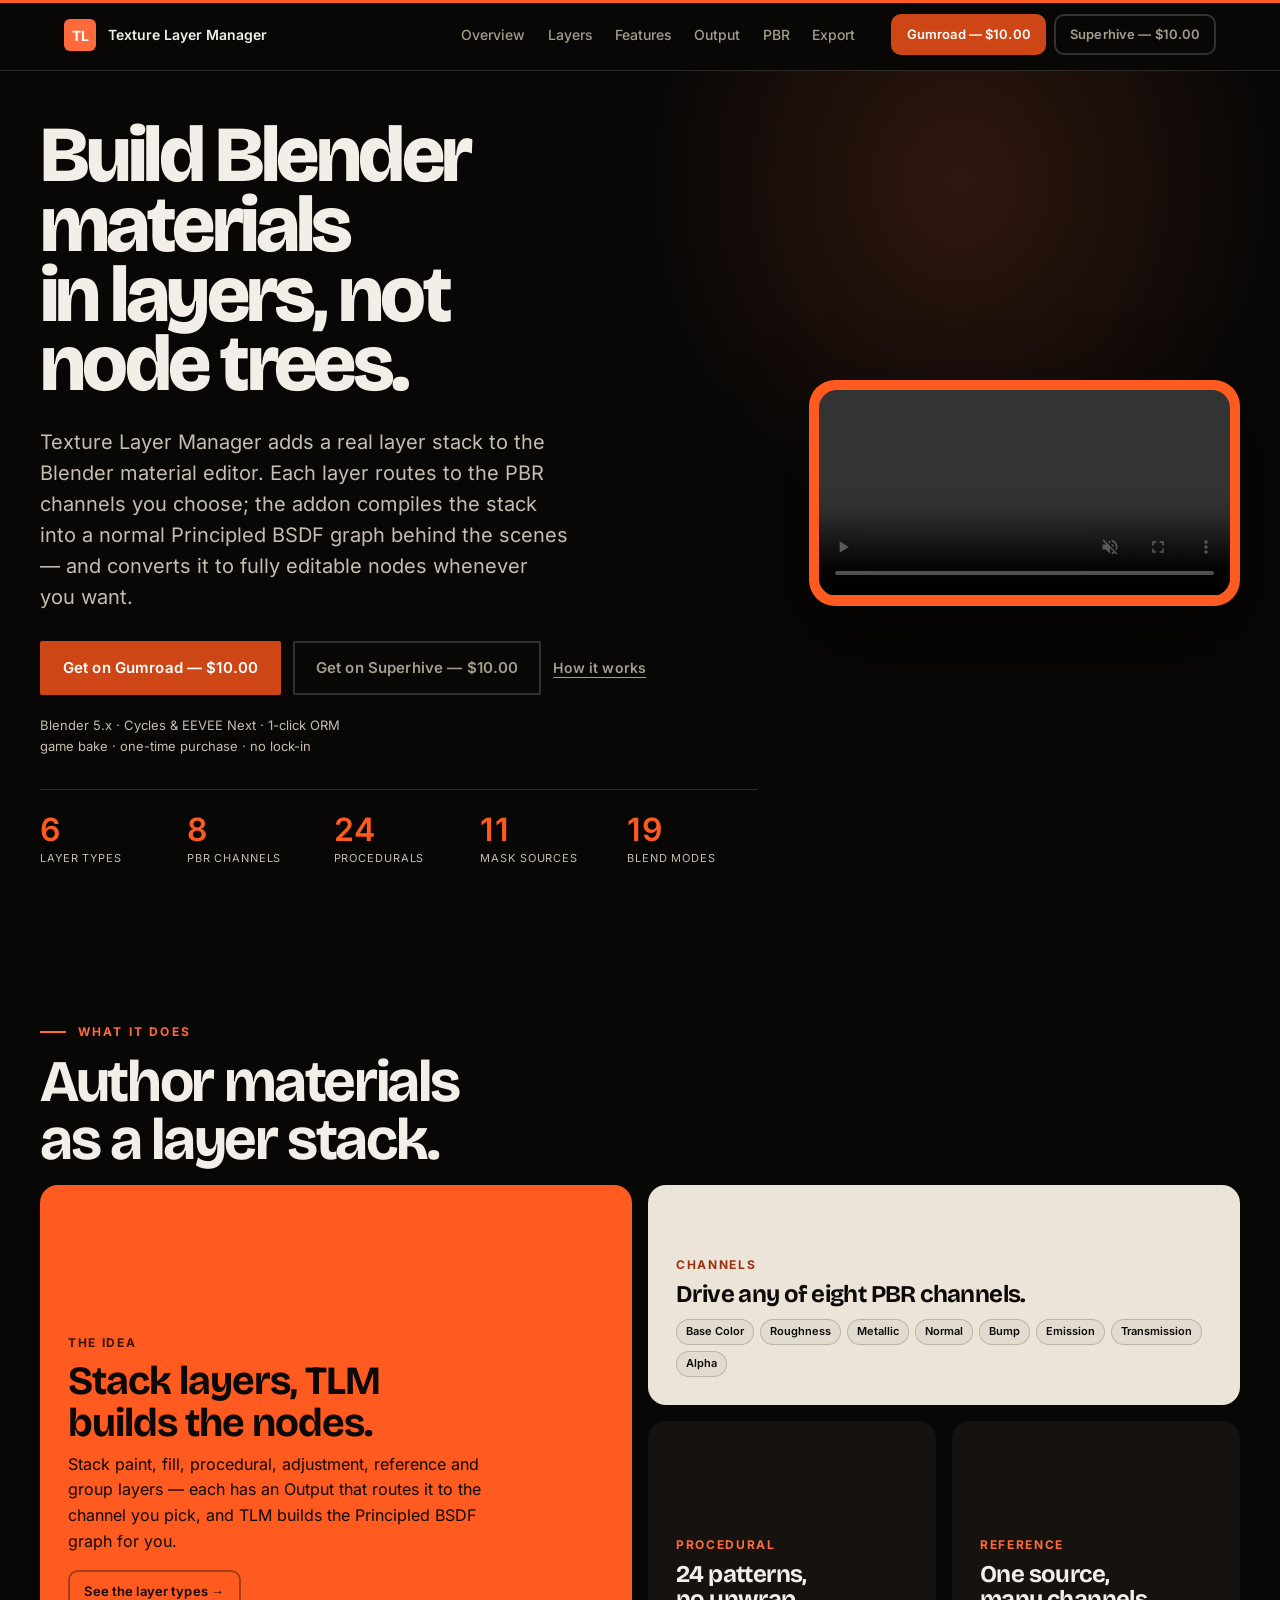
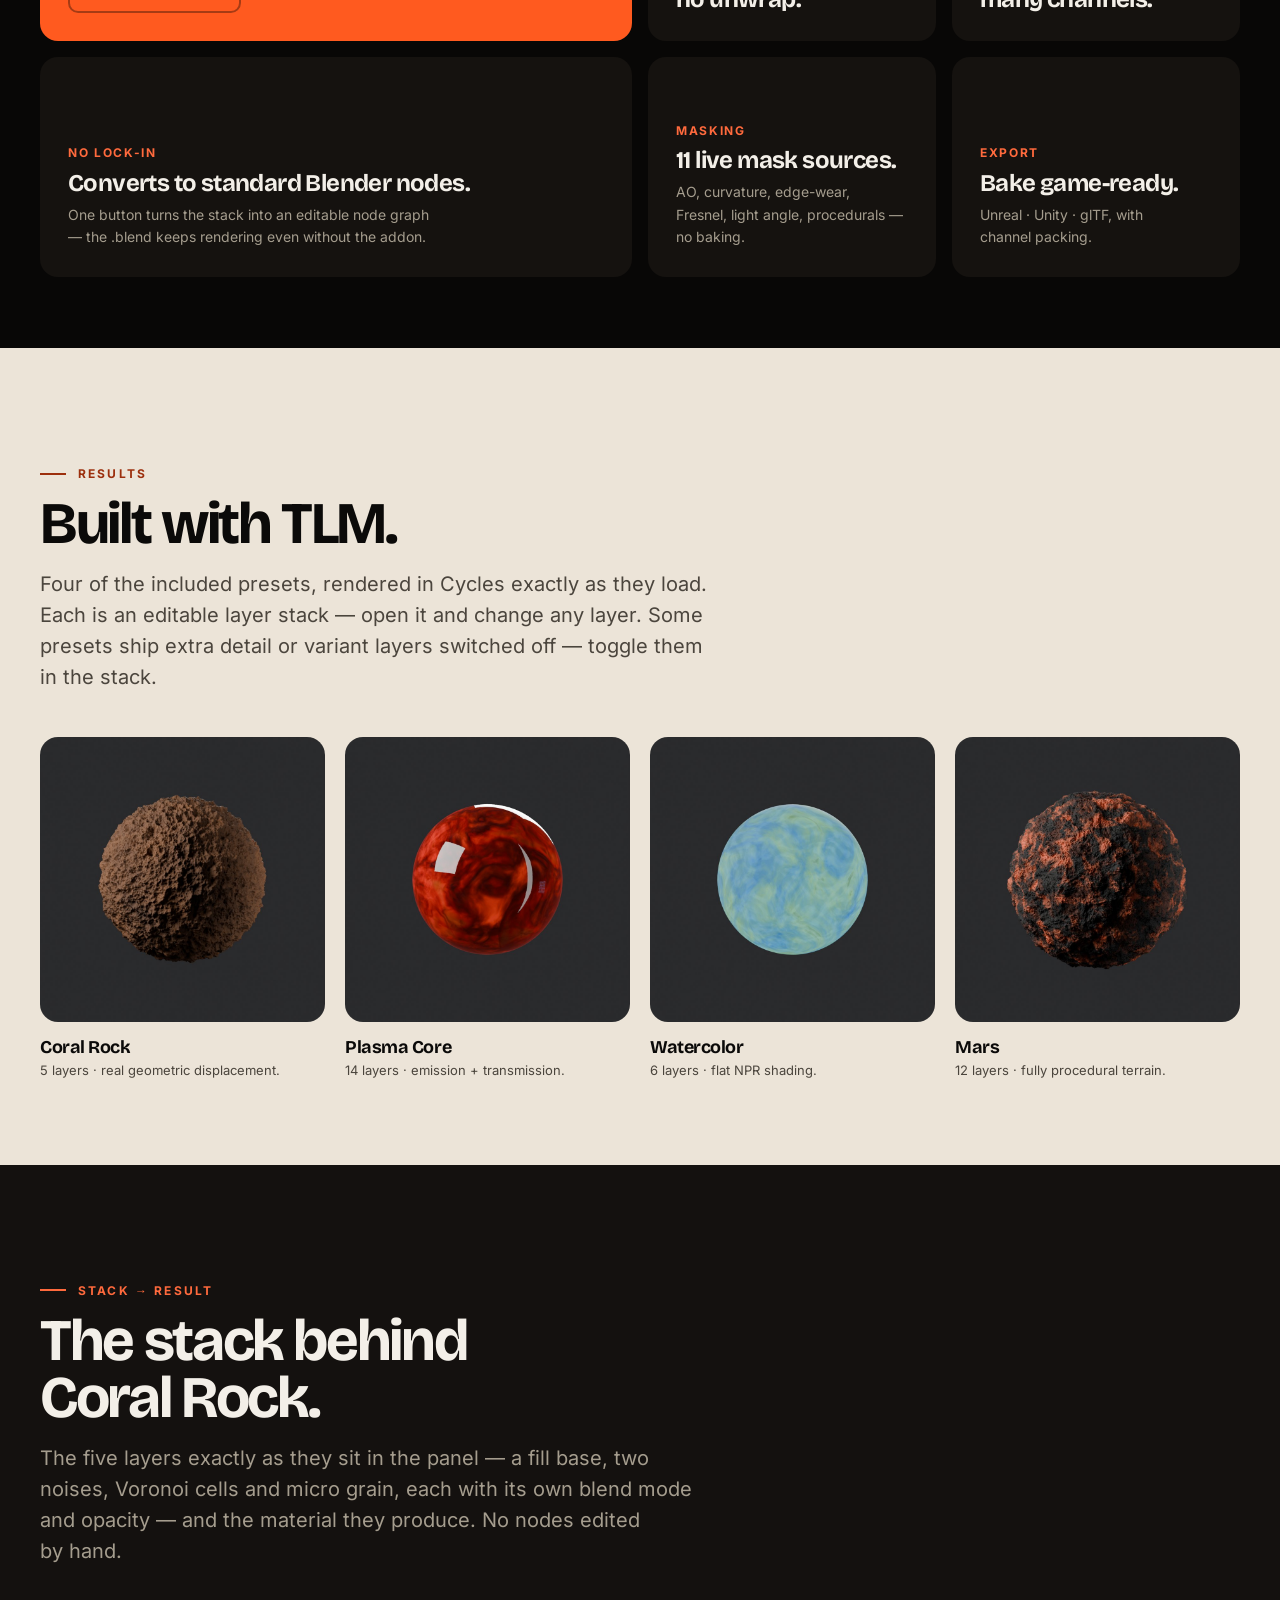
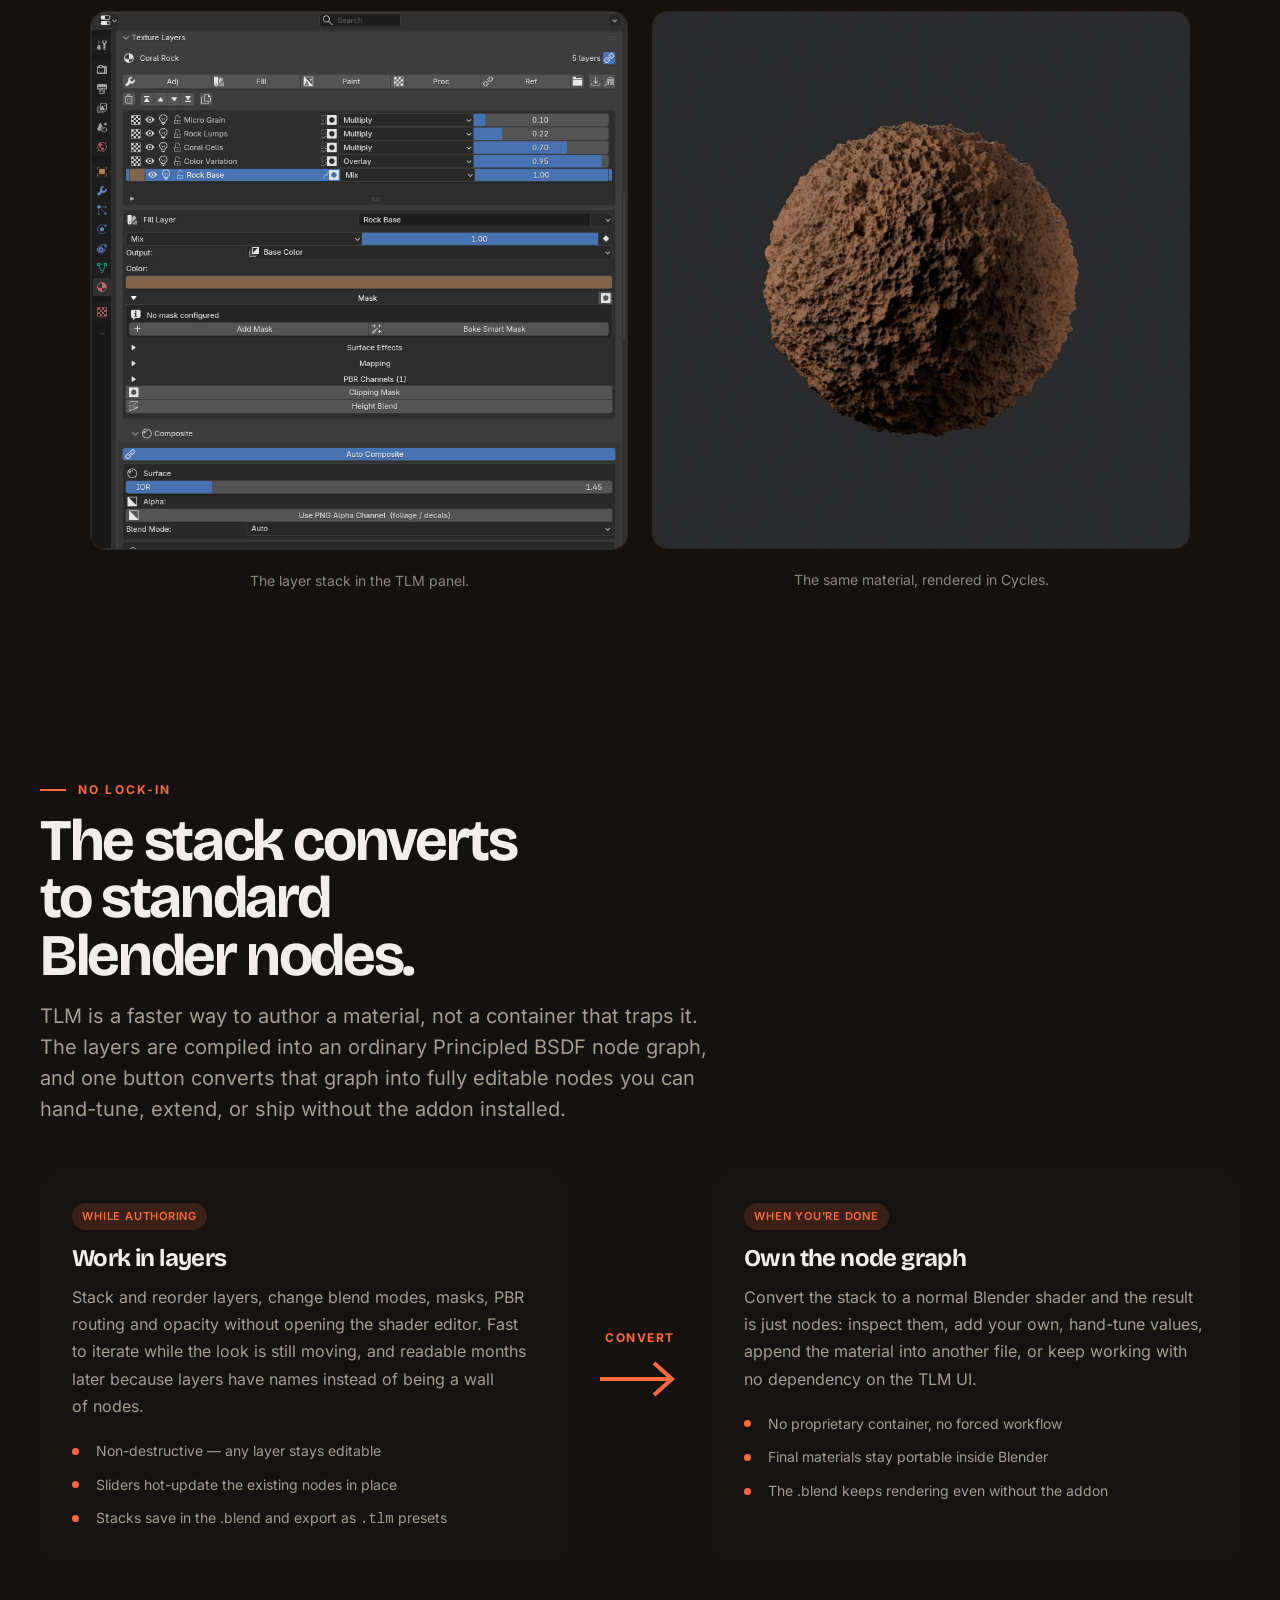
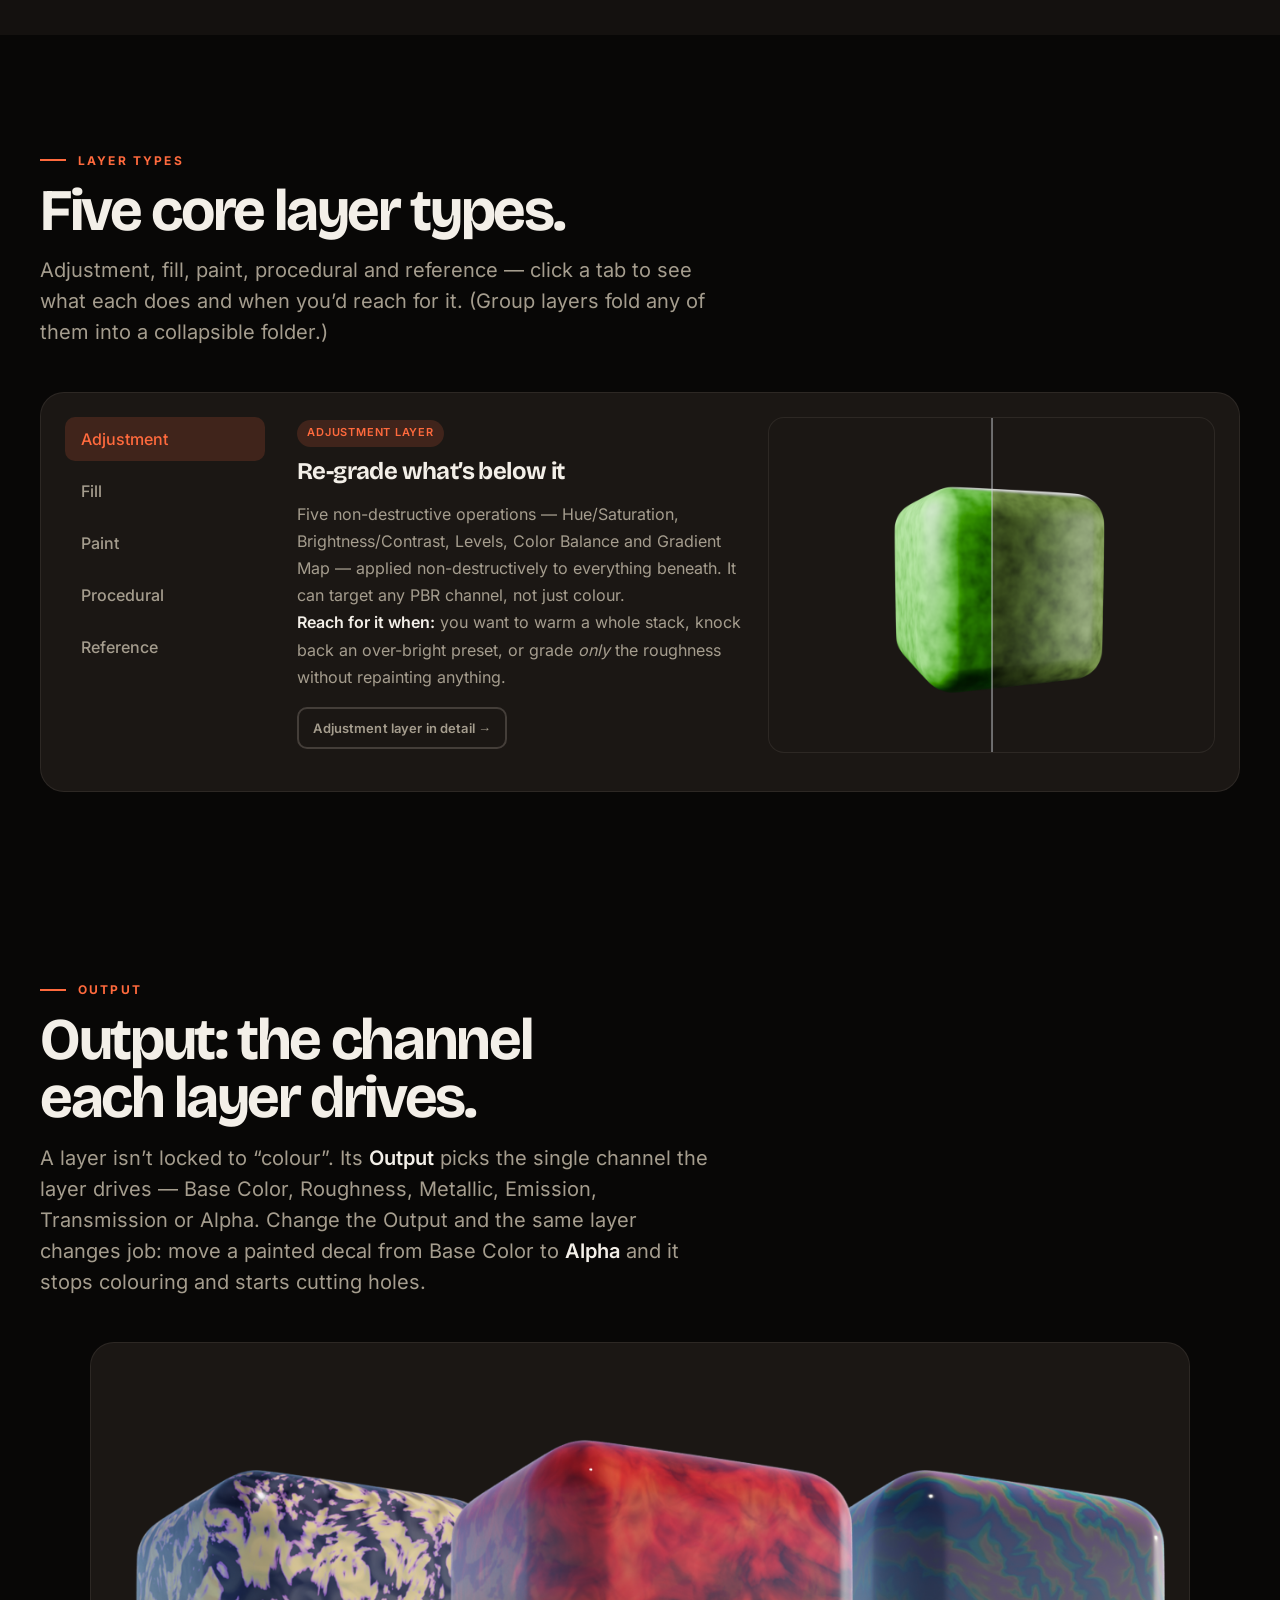
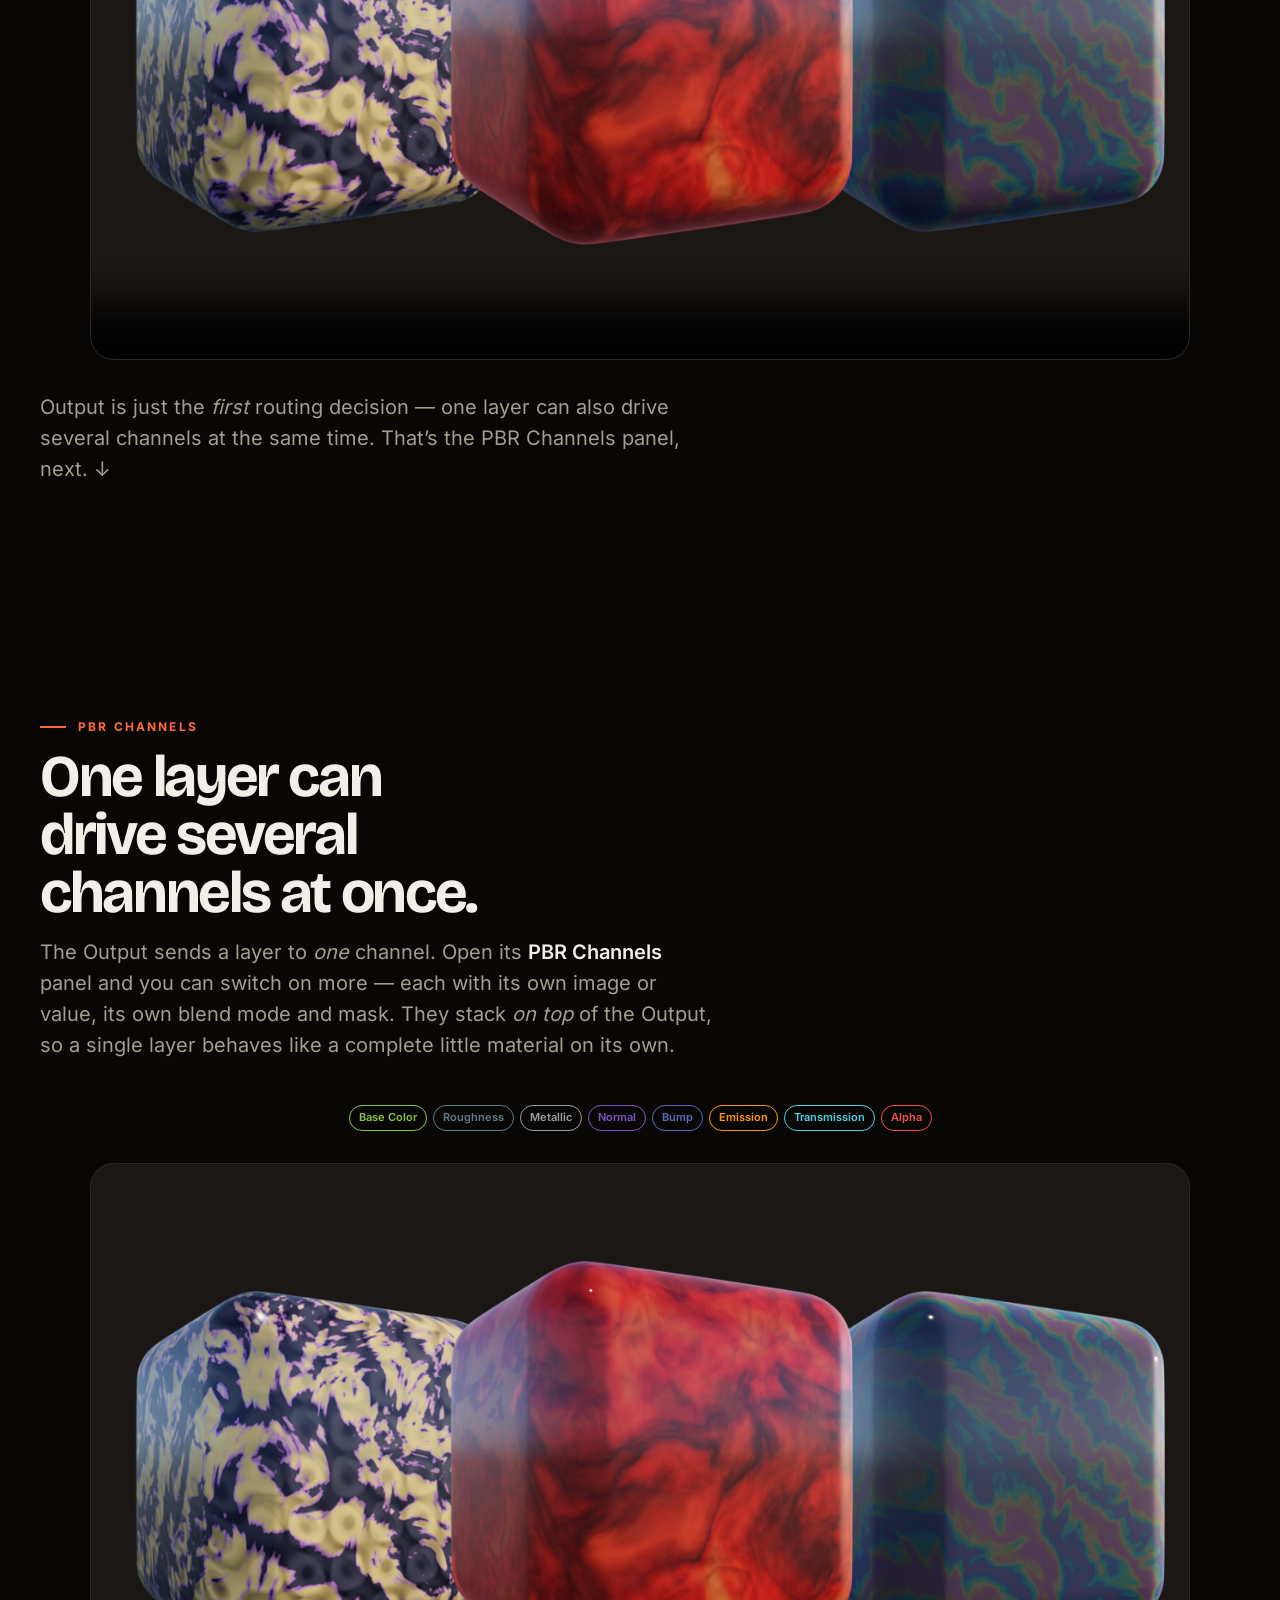
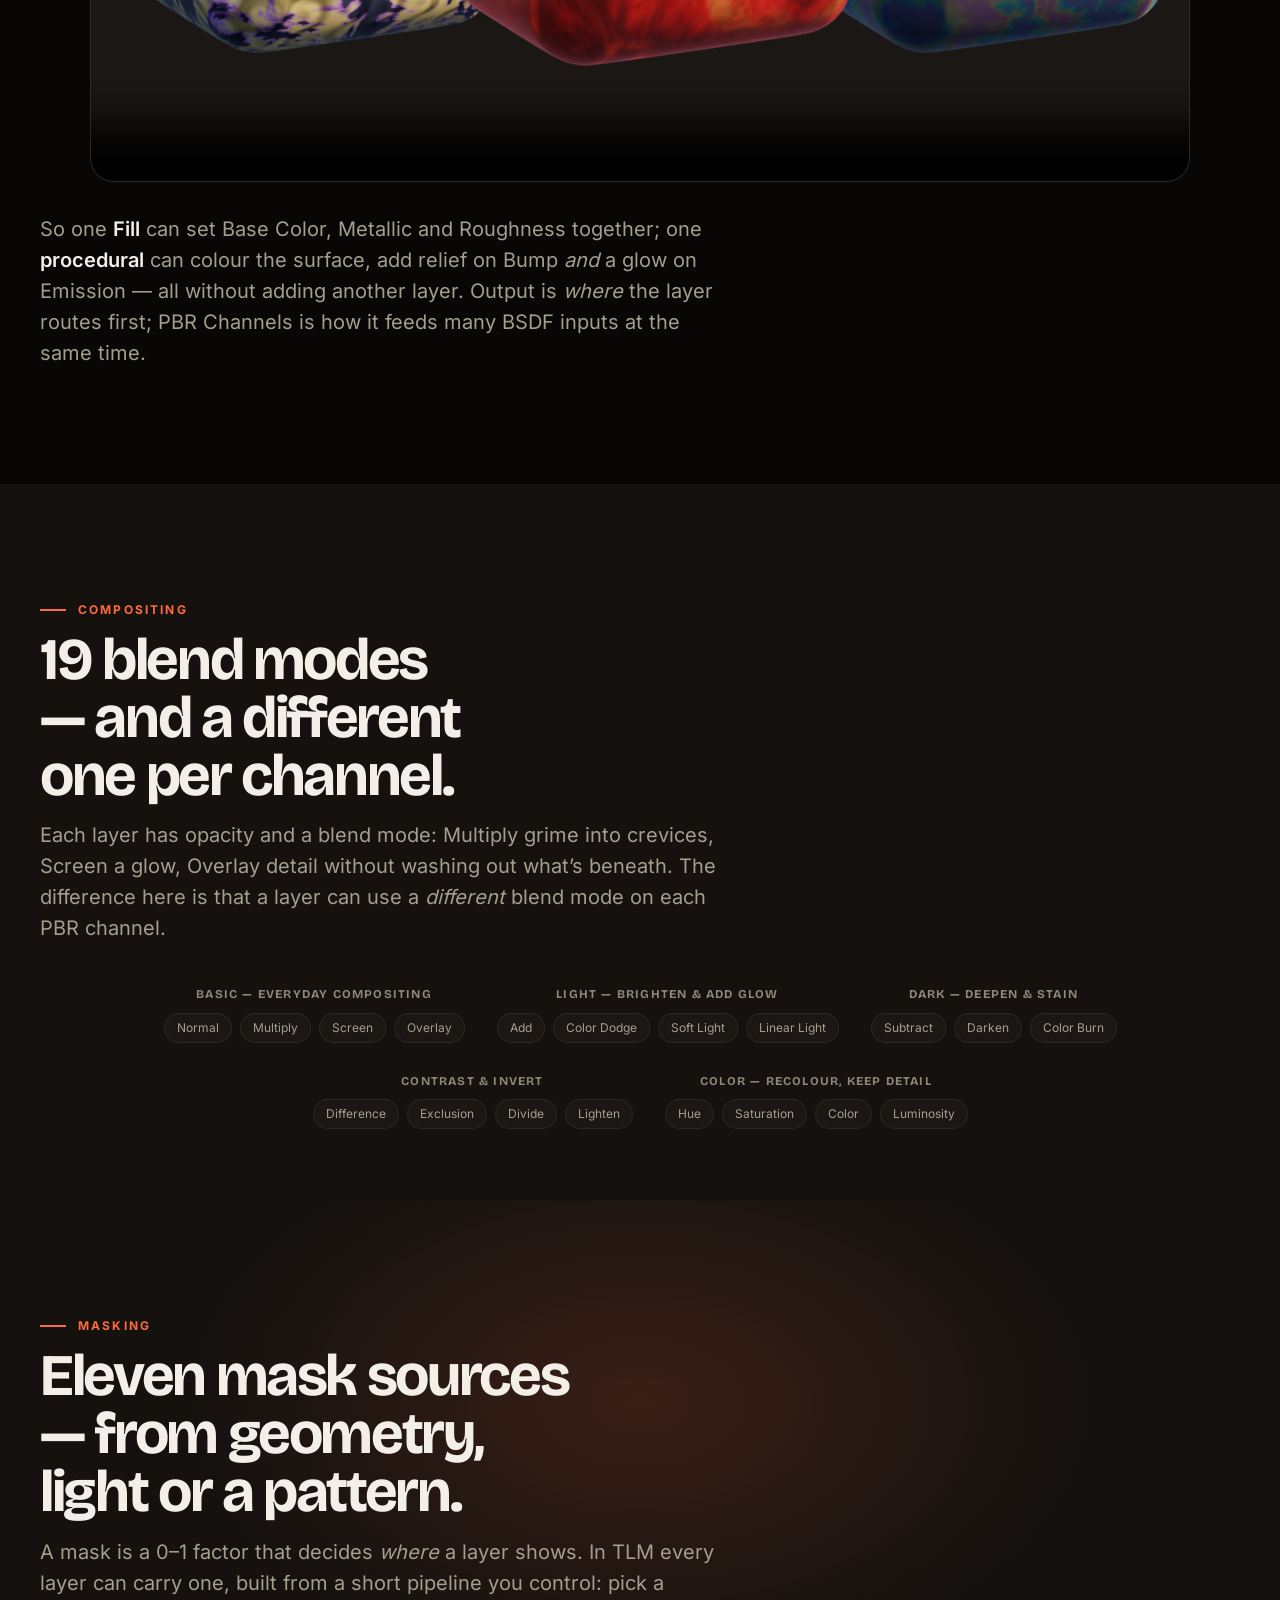
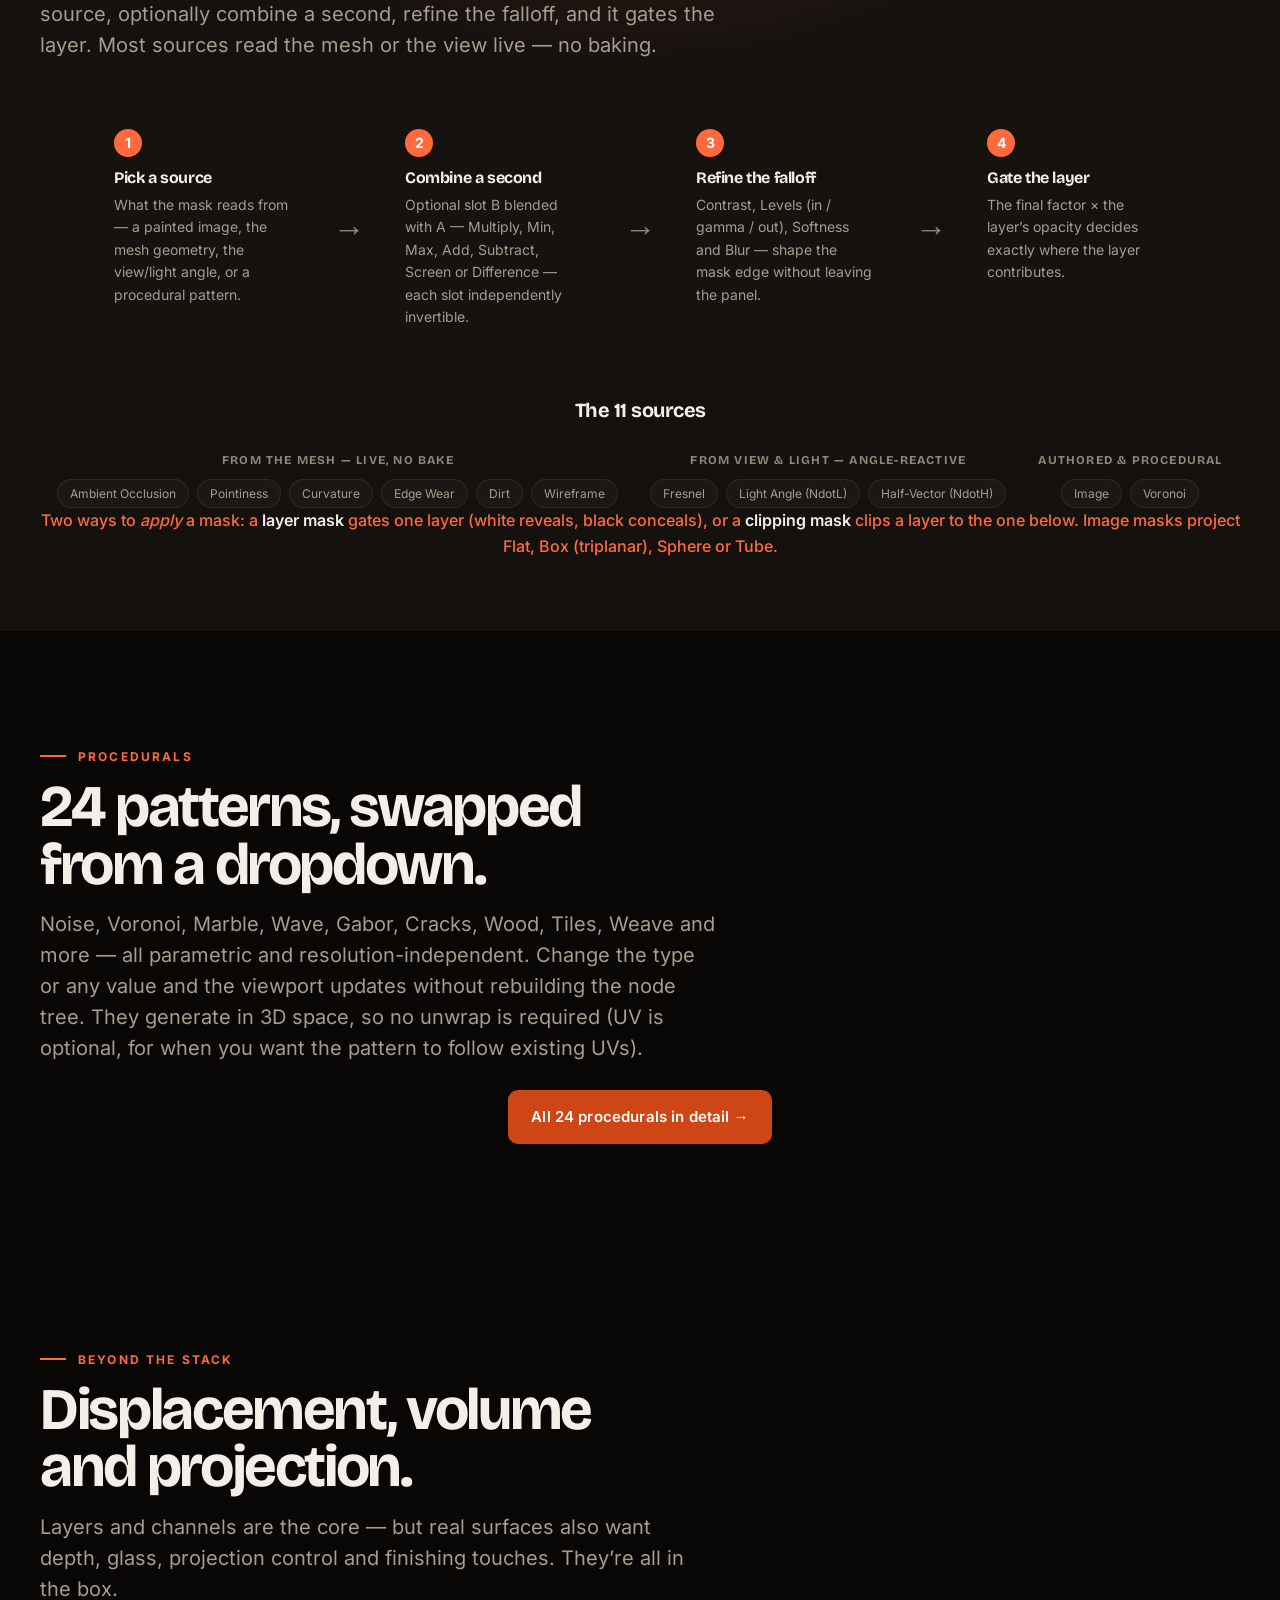
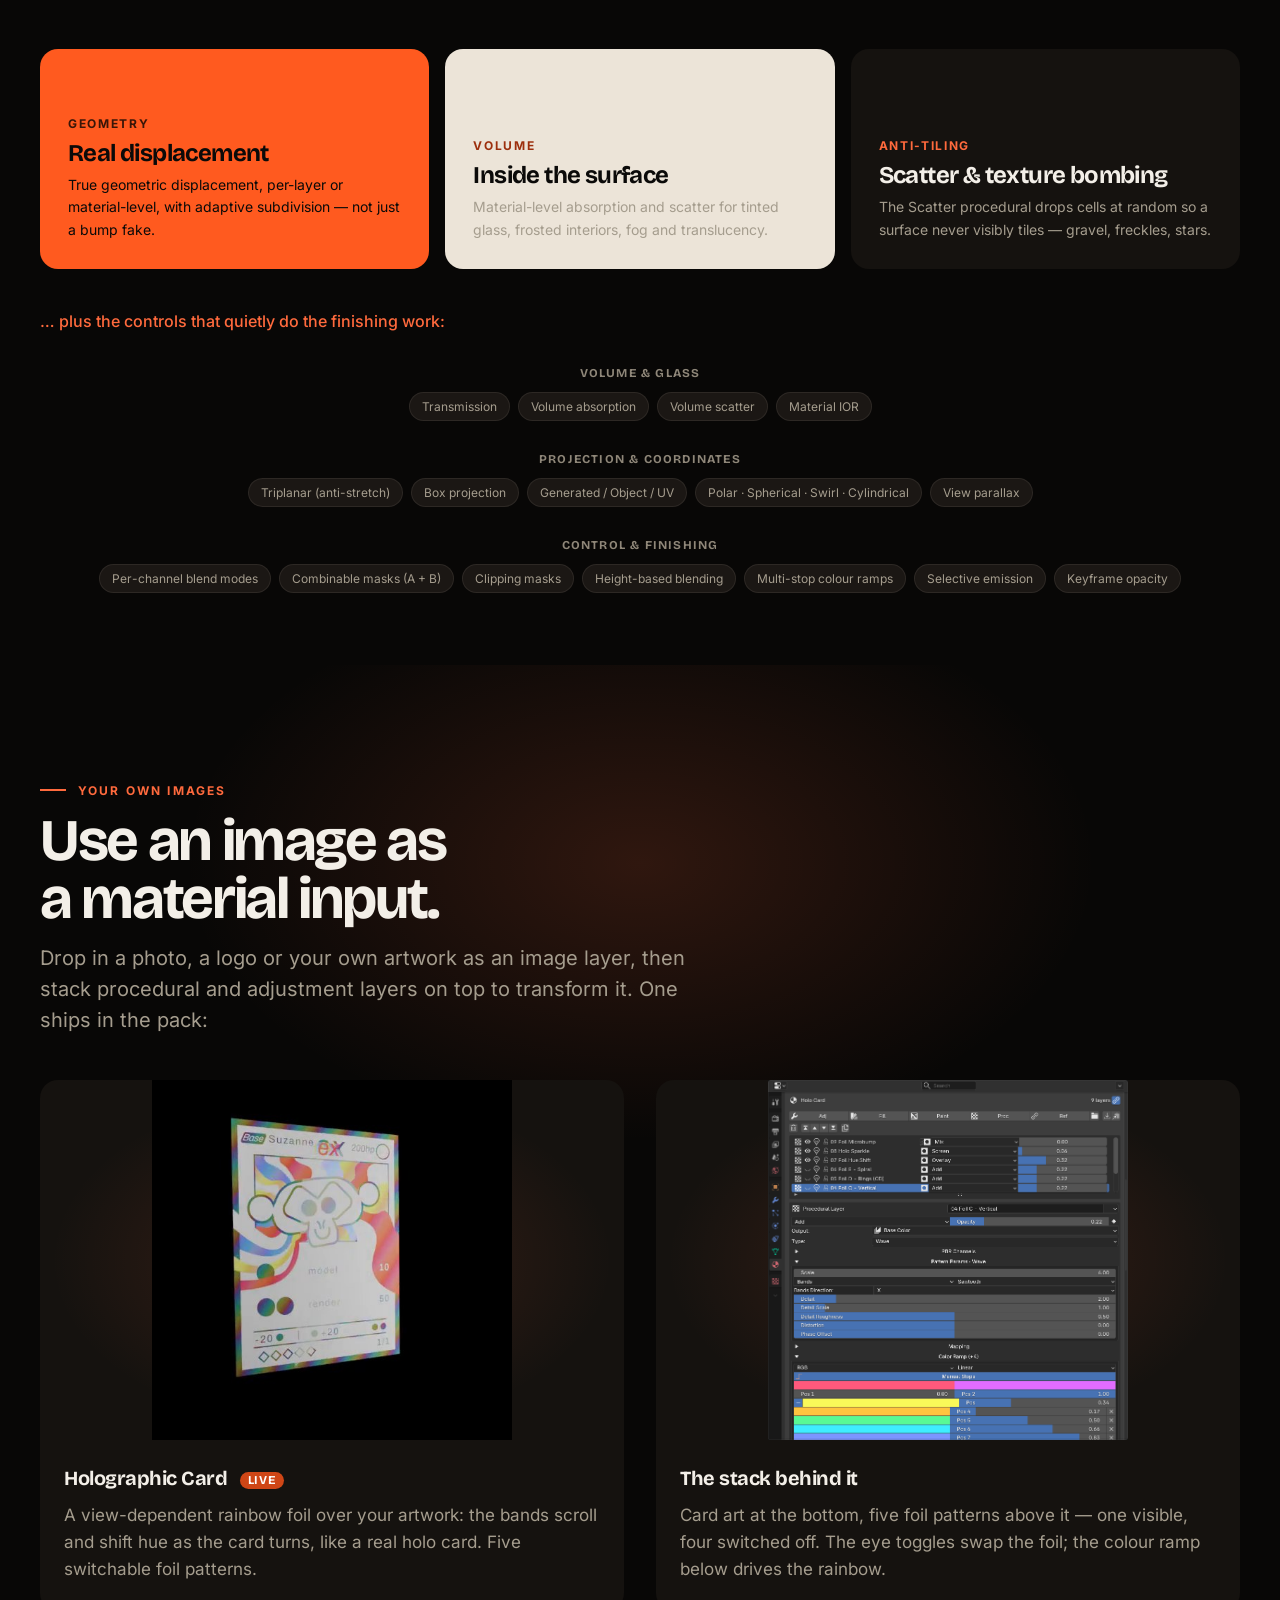
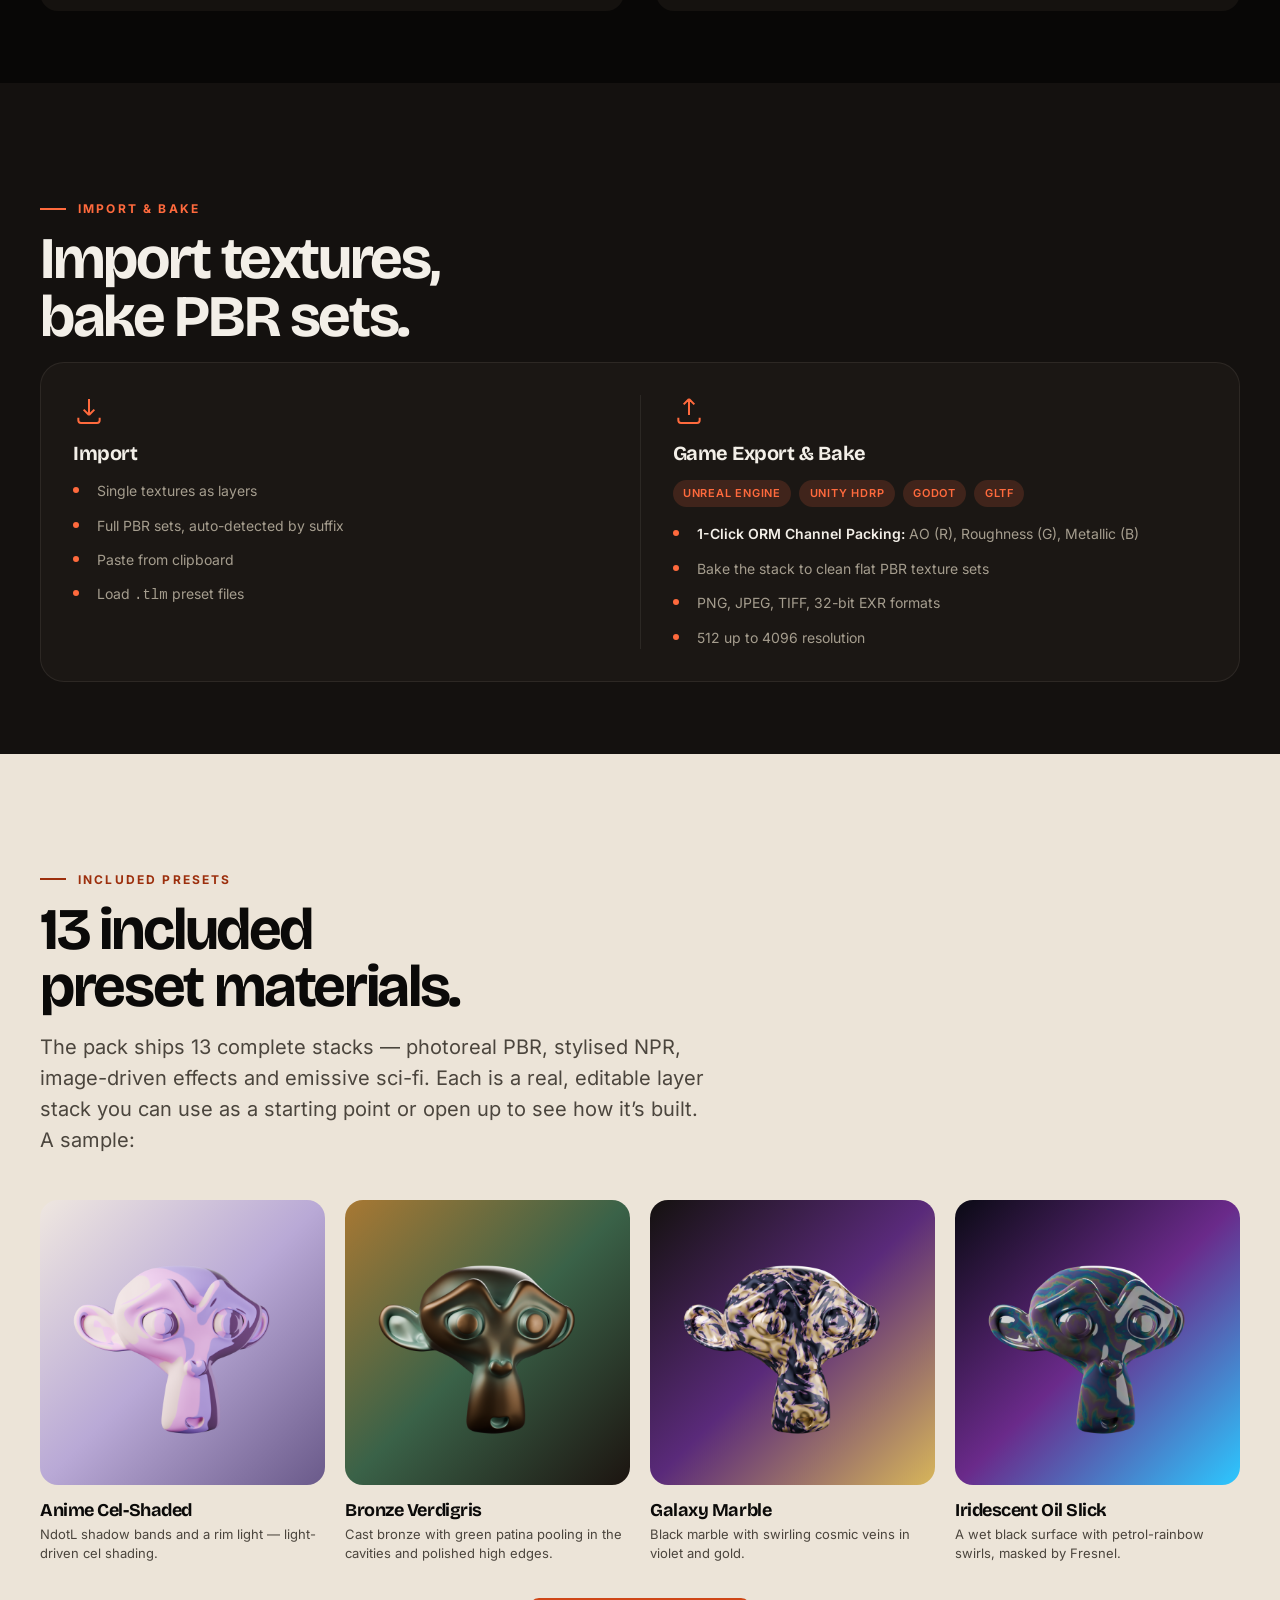
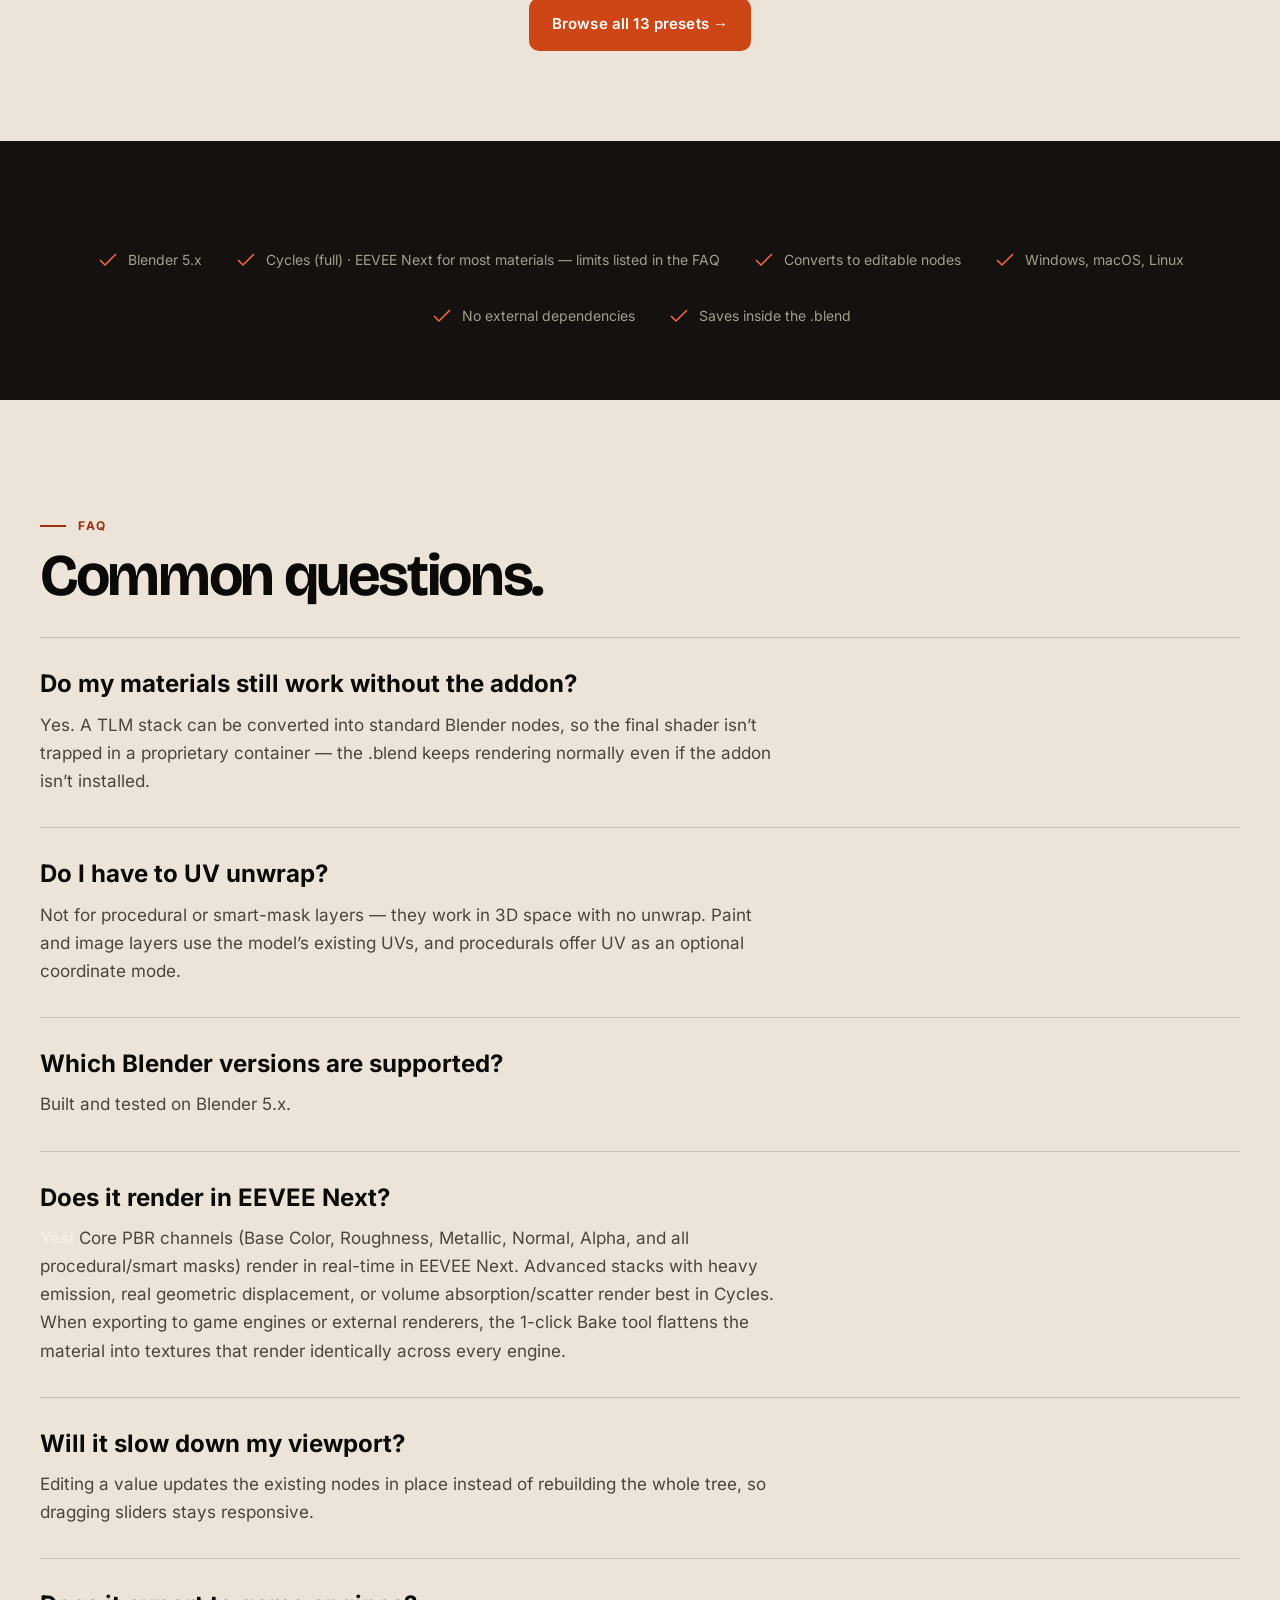
==== commit 7223c845: "style: bold editorial pass with ember blocks and paper bands" ====
--- a/index.html
+++ b/index.html
@@ -33,9 +33,10 @@
     <link rel="stylesheet" href="css/animations.css">
     <link rel="stylesheet" href="css/bento.css">
     <link rel="stylesheet" href="css/polish.css?v=6">
+    <link rel="stylesheet" href="css/bold.css">
 </head>
 
-<body>
+<body class="home">
 
     <!-- ════════════════════════════════════════════════════════════════════
        NAV
--- a/css/bold.css
+++ b/css/bold.css
@@ -0,0 +1,345 @@
+/* ══════════════════════════════════════════════════════════════════════
+   BOLD PASS — editorial dark, ember blocks, paper bands
+   Same markup, copy, images and video. Layout and type only.
+   ══════════════════════════════════════════════════════════════════════ */
+
+:root {
+  --b-bg: #080706;
+  --b-panel: #15120f;
+  --b-paper: #ece4d8;
+  --b-ink: #0b0a09;
+  --b-ember: #ff5a1f;
+  --b-line: rgba(255, 238, 224, 0.14);
+  --b-muted: #c6bdb0;
+}
+
+body {
+  background: var(--b-bg);
+  color: #f3efe8;
+}
+
+body::before {
+  content: "";
+  position: fixed;
+  inset: 0 0 auto 0;
+  height: 3px;
+  background: var(--b-ember);
+  z-index: 200;
+}
+
+/* ── Nav ────────────────────────────────────────────────────────────── */
+.nav,
+.nav--scrolled {
+  background: var(--b-bg);
+  border-bottom: 1px solid var(--b-line);
+}
+.nav__brand { font-weight: 600; }
+.nav__link:hover { color: var(--b-ember); }
+
+/* ── Type ───────────────────────────────────────────────────────────── */
+h1, h2, h3, h4 { text-wrap: balance; }
+.section__title {
+  font-size: clamp(2.75rem, 4.6vw, 4.5rem);
+  line-height: 0.98;
+  letter-spacing: -0.04em;
+  max-width: 15ch;
+}
+.section__subtitle {
+  font-size: 1.25rem;
+  line-height: 1.55;
+  max-width: 52ch;
+}
+.section__eyebrow {
+  font-size: 0.75rem;
+  letter-spacing: 0.18em;
+}
+.section {
+  padding: clamp(4.5rem, 7vw, 7rem) var(--space-6);
+}
+
+/* ── Hero ───────────────────────────────────────────────────────────── */
+.home .hero {
+  min-height: 100vh;
+  padding-top: calc(80px + 2.5rem);
+  padding-bottom: 2.5rem;
+}
+.home .hero__inner {
+  grid-template-columns: 1.25fr 0.75fr;
+  gap: clamp(2rem, 4vw, 4rem);
+  align-items: center;
+}
+.home .hero__title {
+  font-size: clamp(3rem, 6.2vw, 6.5rem);
+  line-height: 0.88;
+  letter-spacing: -0.045em;
+  max-width: 11ch;
+  margin-bottom: 1.75rem;
+}
+.home .hero__subtitle {
+  font-size: 1.25rem;
+  line-height: 1.55;
+  max-width: 33rem;
+  color: var(--b-muted);
+  margin-bottom: 1.75rem;
+}
+.home .hero__ctas { margin-bottom: 1.25rem; }
+.home .hero__ctas .btn { border-radius: 2px; }
+.home .hero__trust {
+  color: var(--b-muted);
+  font-size: 0.8125rem;
+  max-width: 52ch;
+}
+.home .hero__image {
+  padding: 10px;
+  background: var(--b-ember);
+  border: 0;
+  border-radius: 26px;
+  box-shadow: 0 30px 80px rgba(0, 0, 0, 0.55);
+}
+.home .hero__image video { border-radius: 18px; }
+.home .hero__stats {
+  display: grid;
+  grid-template-columns: repeat(5, minmax(0, 1fr));
+  gap: 1rem;
+  margin-top: 2rem;
+  padding-top: 1.5rem;
+  border-top: 1px solid var(--b-line);
+}
+.home .hero__stat {
+  font-size: 0.6875rem;
+  line-height: 1.35;
+  text-transform: uppercase;
+  letter-spacing: 0.08em;
+  color: var(--b-muted);
+}
+.home .hero__stat strong {
+  display: block;
+  margin-bottom: 0.35rem;
+  font-size: 2rem;
+  line-height: 1;
+  color: var(--b-ember);
+}
+
+/* ── Bento: ember and paper blocks ──────────────────────────────────── */
+.bento__tile {
+  border: 0;
+  background: var(--b-panel);
+  border-radius: 18px;
+}
+.home .bento { gap: 16px; grid-auto-rows: 220px; }
+.home .bento__tile { padding: 1.75rem; }
+.home .bento__tile:nth-child(1) {
+  background: var(--b-ember);
+  color: var(--b-ink);
+}
+.home .bento__tile:nth-child(1) .bento__kicker { color: #3a1608; }
+.home .bento__tile:nth-child(1) h3,
+.home .bento__tile:nth-child(1) p { color: var(--b-ink); }
+.home .bento__tile:nth-child(1) .btn--outline {
+  border-color: rgba(0, 0, 0, 0.35);
+  color: var(--b-ink);
+}
+.home .bento__tile:nth-child(1) .btn--outline:hover {
+  border-color: var(--b-ink);
+  background: rgba(0, 0, 0, 0.06);
+}
+.home .bento__tile:nth-child(2) {
+  background: var(--b-paper);
+  color: var(--b-ink);
+}
+.home .bento__tile:nth-child(2) .bento__kicker { color: #9c2f0d; }
+.home .bento__tile:nth-child(2) h3 { color: var(--b-ink); }
+.home .bento__tile:nth-child(2) .bento__chip {
+  color: var(--b-ink);
+  border-color: rgba(0, 0, 0, 0.18);
+  background: rgba(0, 0, 0, 0.04);
+}
+
+/* ── Paper bands: results and presets ───────────────────────────────── */
+.home section.section:has(.presets__strip):not(.presets-section),
+.presets-section {
+  background: var(--b-paper);
+  color: var(--b-ink);
+}
+.home section.section:has(.presets__strip):not(.presets-section) .section__title,
+.home section.section:has(.presets__strip):not(.presets-section) .section__subtitle,
+.presets-section .section__title,
+.presets-section .section__subtitle {
+  color: var(--b-ink);
+}
+.home section.section:has(.presets__strip):not(.presets-section) .section__subtitle,
+.presets-section .section__subtitle { color: #4b453d; }
+.home section.section:has(.presets__strip):not(.presets-section) .section__eyebrow,
+.presets-section .section__eyebrow { color: #9c2f0d; }
+.home section.section:has(.presets__strip):not(.presets-section) .section__eyebrow::before,
+.presets-section .section__eyebrow::before { background: #9c2f0d; }
+
+.home .presets__strip,
+.presets-section .presets__strip { gap: 20px; }
+.home .presets__card,
+.presets-section .presets__card {
+  background: transparent;
+  border: 0;
+  border-radius: 0;
+  overflow: visible;
+}
+.home .presets__preview,
+.presets-section .presets__preview { border-radius: 18px; }
+.home .presets__card h4,
+.presets-section .presets__card h4 {
+  color: var(--b-ink);
+  font-size: 1.125rem;
+  padding: 1rem 0 0.25rem;
+}
+.home .presets__card p,
+.presets-section .presets__card p {
+  color: #4b453d;
+  font-size: 0.8125rem;
+  padding: 0 0 0.75rem;
+}
+.home .presets__card:hover,
+.presets-section .presets__card:hover {
+  border: 0;
+  box-shadow: none;
+  transform: translateY(-3px);
+}
+.home .presets-section .section__inner > div[style*="text-align:center"] { text-align: left; }
+
+/* ── FAQ: editorial list on paper ───────────────────────────────────── */
+.home .faq-section {
+  background: var(--b-paper);
+  color: var(--b-ink);
+}
+.home .faq-section .section__title { color: var(--b-ink); max-width: none; }
+.home .faq-section .section__eyebrow { color: #9c2f0d; }
+.home .faq-section .section__eyebrow::before { background: #9c2f0d; }
+.home .faq-section .section__inner { max-width: var(--max-width); }
+.home .faq__grid {
+  max-width: none;
+  gap: 0;
+  margin-top: 2rem;
+}
+.home .faq__item {
+  background: transparent;
+  border: 0;
+  border-top: 1px solid rgba(0, 0, 0, 0.16);
+  border-radius: 0;
+  padding: 2rem 0;
+}
+.home .faq__item:last-child { border-bottom: 1px solid rgba(0, 0, 0, 0.16); }
+.home .faq__item:hover { border-color: rgba(0, 0, 0, 0.3); }
+.home .faq__q {
+  color: var(--b-ink);
+  font-size: 1.5rem;
+  line-height: 1.2;
+  margin-bottom: 0.75rem;
+}
+.home .faq__a {
+  color: #4b453d;
+  font-size: 1.0625rem;
+  line-height: 1.65;
+  max-width: 70ch;
+}
+
+/* ── CTA: one ember block ───────────────────────────────────────────── */
+.home .ctaband { background: var(--b-bg); padding: clamp(3rem, 6vw, 6rem) var(--space-6); }
+.home .ctaband__inner {
+  max-width: var(--max-width);
+  background: var(--b-ember);
+  border: 0;
+  border-radius: 32px;
+  padding: clamp(2.5rem, 5vw, 5rem);
+  text-align: left;
+}
+.home .ctaband__inner::after { display: none; }
+.home .ctaband__inner h2 {
+  color: var(--b-ink);
+  font-size: clamp(2.5rem, 4.6vw, 4.5rem);
+  line-height: 0.95;
+  max-width: 14ch;
+  margin-bottom: 1.25rem;
+}
+.home .ctaband__inner > p {
+  color: #2b160d;
+  font-size: 1.125rem;
+  line-height: 1.55;
+  max-width: 48ch;
+  margin-bottom: 2rem;
+}
+.home .ctaband__inner .btn--primary {
+  background: var(--b-ink);
+  border-color: var(--b-ink);
+  color: var(--b-paper);
+}
+.home .ctaband__inner .btn--primary:hover {
+  background: #000;
+  border-color: #000;
+  color: var(--b-paper);
+}
+.home .ctaband__inner .btn--outline {
+  color: var(--b-ink);
+  border-color: rgba(0, 0, 0, 0.35);
+}
+.home .ctaband__inner .btn--outline:hover {
+  color: var(--b-ink);
+  border-color: var(--b-ink);
+  background: rgba(0, 0, 0, 0.06);
+}
+.home .ctaband__note { color: #3a1a0c; }
+
+/* ── Footer: the wordmark becomes the close ─────────────────────────── */
+.footer__brand {
+  display: flex;
+  align-items: center;
+  gap: 1.25rem;
+  font-size: clamp(2.25rem, 6.5vw, 6.5rem);
+  font-weight: 800;
+  letter-spacing: -0.045em;
+  line-height: 0.9;
+}
+.footer__brand svg {
+  width: 56px;
+  height: 56px;
+  flex: 0 0 56px;
+}
+
+/* ── Inner pages ────────────────────────────────────────────────────── */
+.layerhero__title { font-size: clamp(3rem, 5.4vw, 5.5rem); line-height: 0.94; }
+.layerhero__lead { font-size: 1.25rem; line-height: 1.55; }
+.presets__card { border: 0; background: var(--b-panel); border-radius: 18px; }
+.branching__example,
+.editable__panel,
+.masks__card,
+.pbr__card,
+.workflow__step,
+.imagefx__card {
+  border: 0;
+  background: var(--b-panel);
+  border-radius: 18px;
+}
+.ctaband__inner { border-radius: 28px; }
+
+/* ── Responsive ─────────────────────────────────────────────────────── */
+@media (max-width: 1023px) {
+  .section__title { font-size: clamp(2.25rem, 3.8vw, 3.25rem); }
+  .layerhero__title { font-size: clamp(2.75rem, 5vw, 4.5rem); }
+  .home .hero__inner { grid-template-columns: 1fr; gap: 2rem; }
+  .home .hero__title { max-width: 12ch; }
+  .home .hero__media { width: 100%; }
+  .home .bento { grid-auto-rows: auto; }
+  .home .bento__tile { min-height: 190px; }
+}
+
+@media (max-width: 767px) {
+  .section__title { font-size: 2rem; }
+  .section__subtitle { font-size: 1.0625rem; }
+  .layerhero__title { font-size: 2.5rem; }
+  .home .ctaband__inner h2 { font-size: 2.25rem; }
+  .home .faq__q { font-size: 1.25rem; }
+  .home .hero__title { font-size: clamp(2.5rem, 11vw, 3.5rem); max-width: 300px; }
+  .home .hero__stats { grid-template-columns: repeat(2, minmax(0, 1fr)); }
+  .home .hero__stat strong { font-size: 1.5rem; }
+  .home .ctaband__inner { border-radius: 20px; }
+  .footer__brand { align-items: flex-start; }
+  .footer__brand svg { width: 36px; height: 36px; flex-basis: 36px; }
+}
